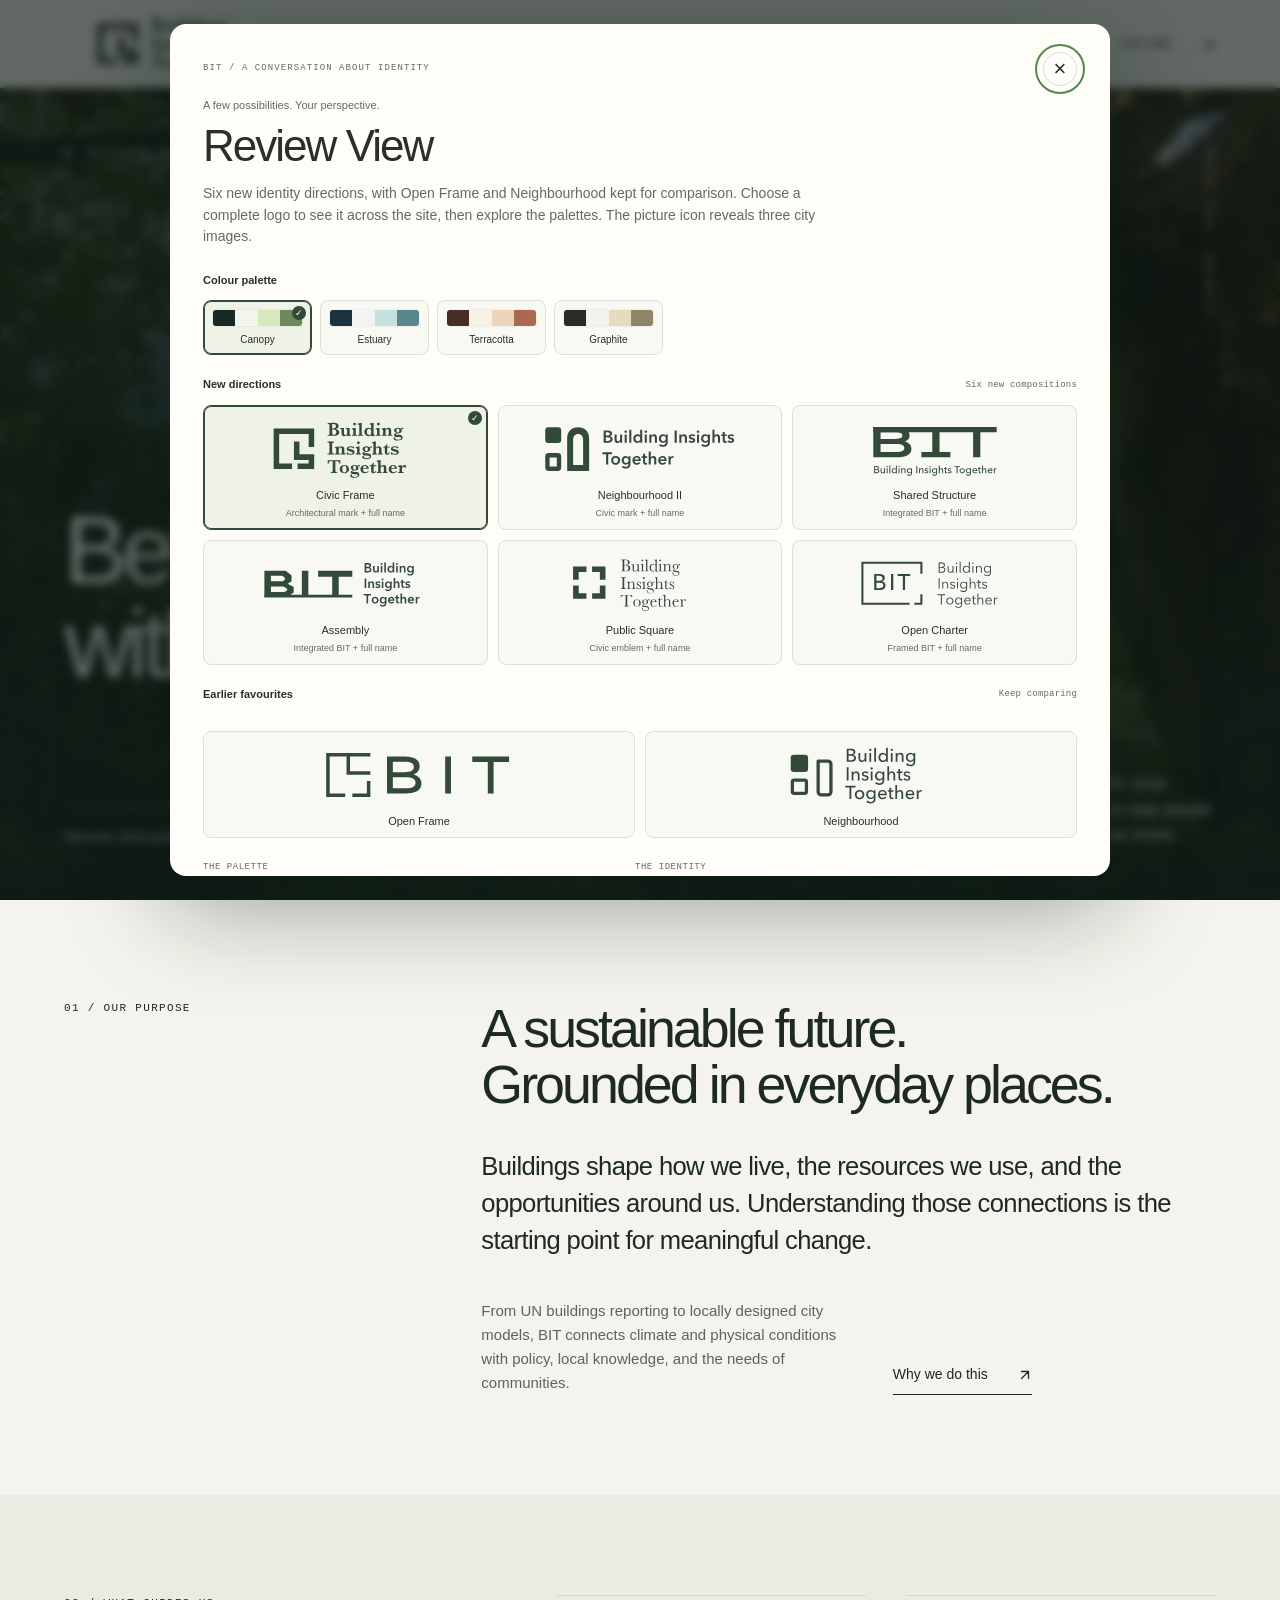
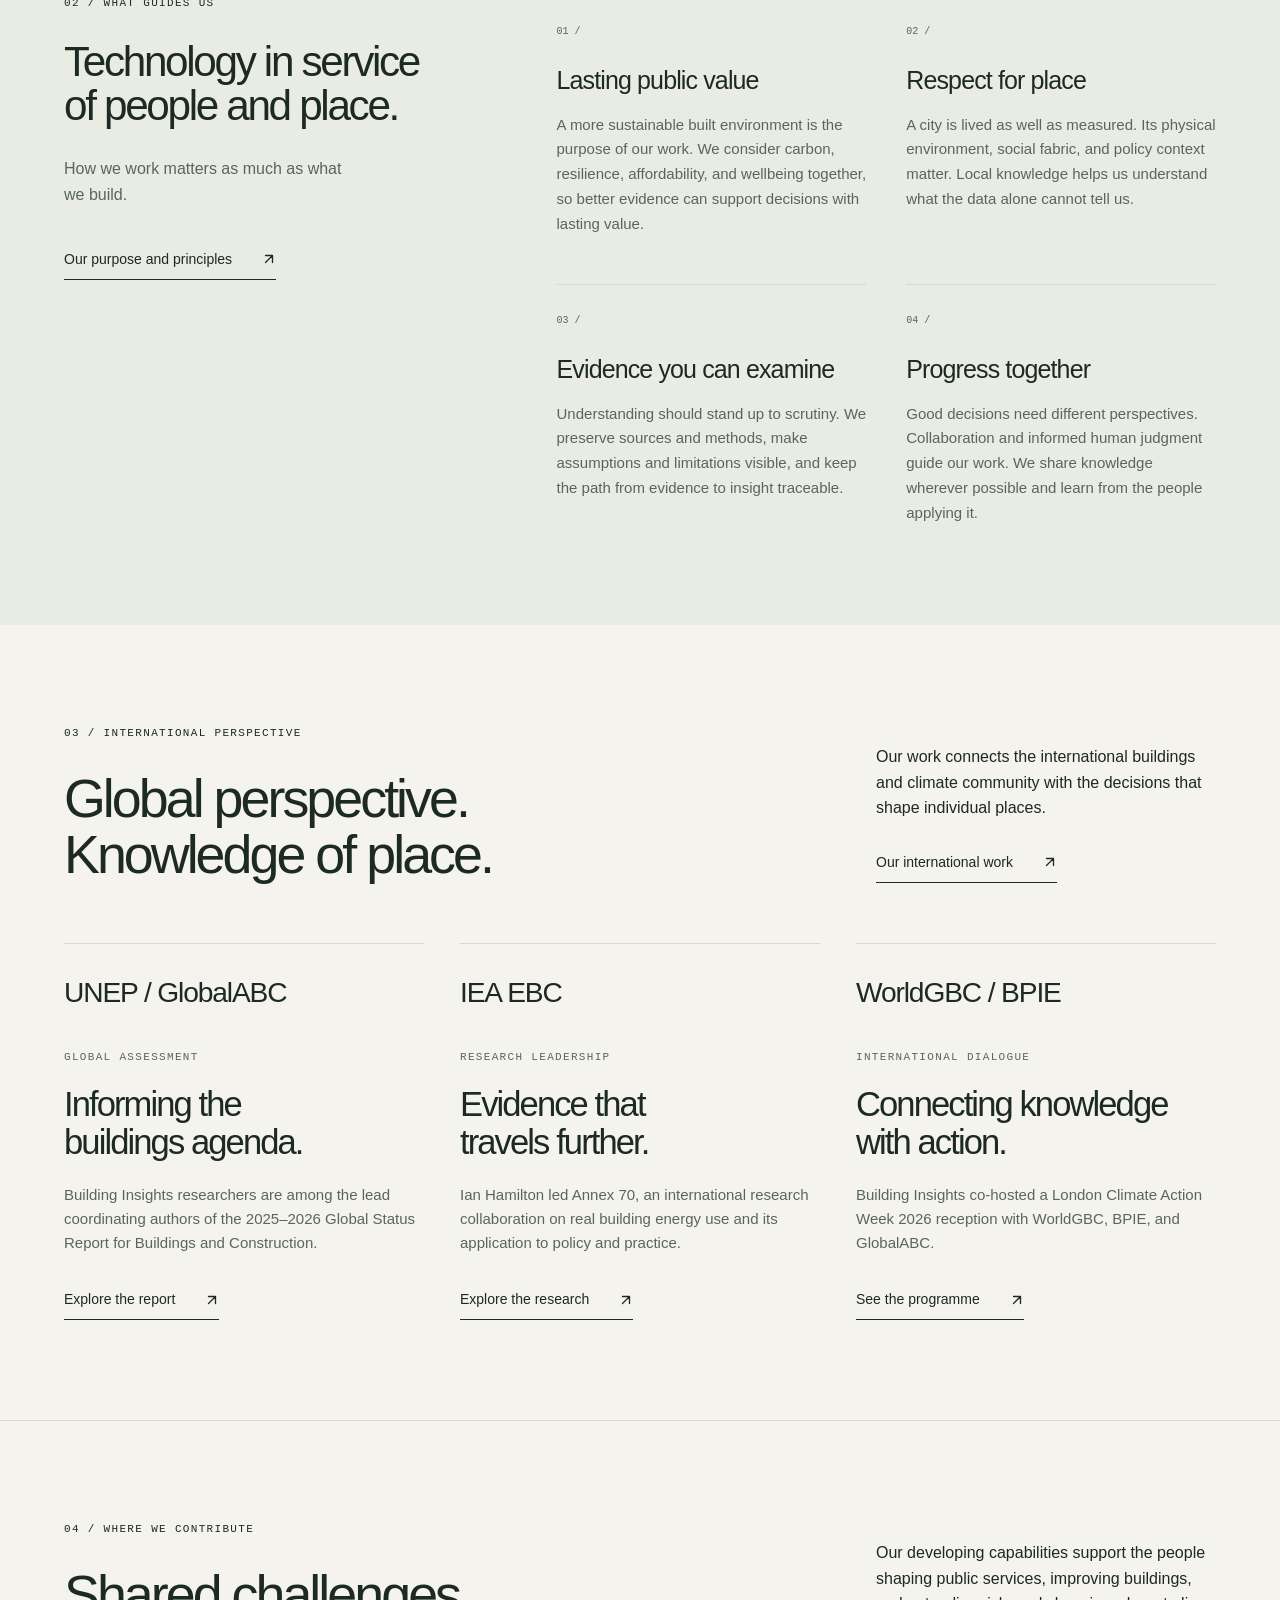
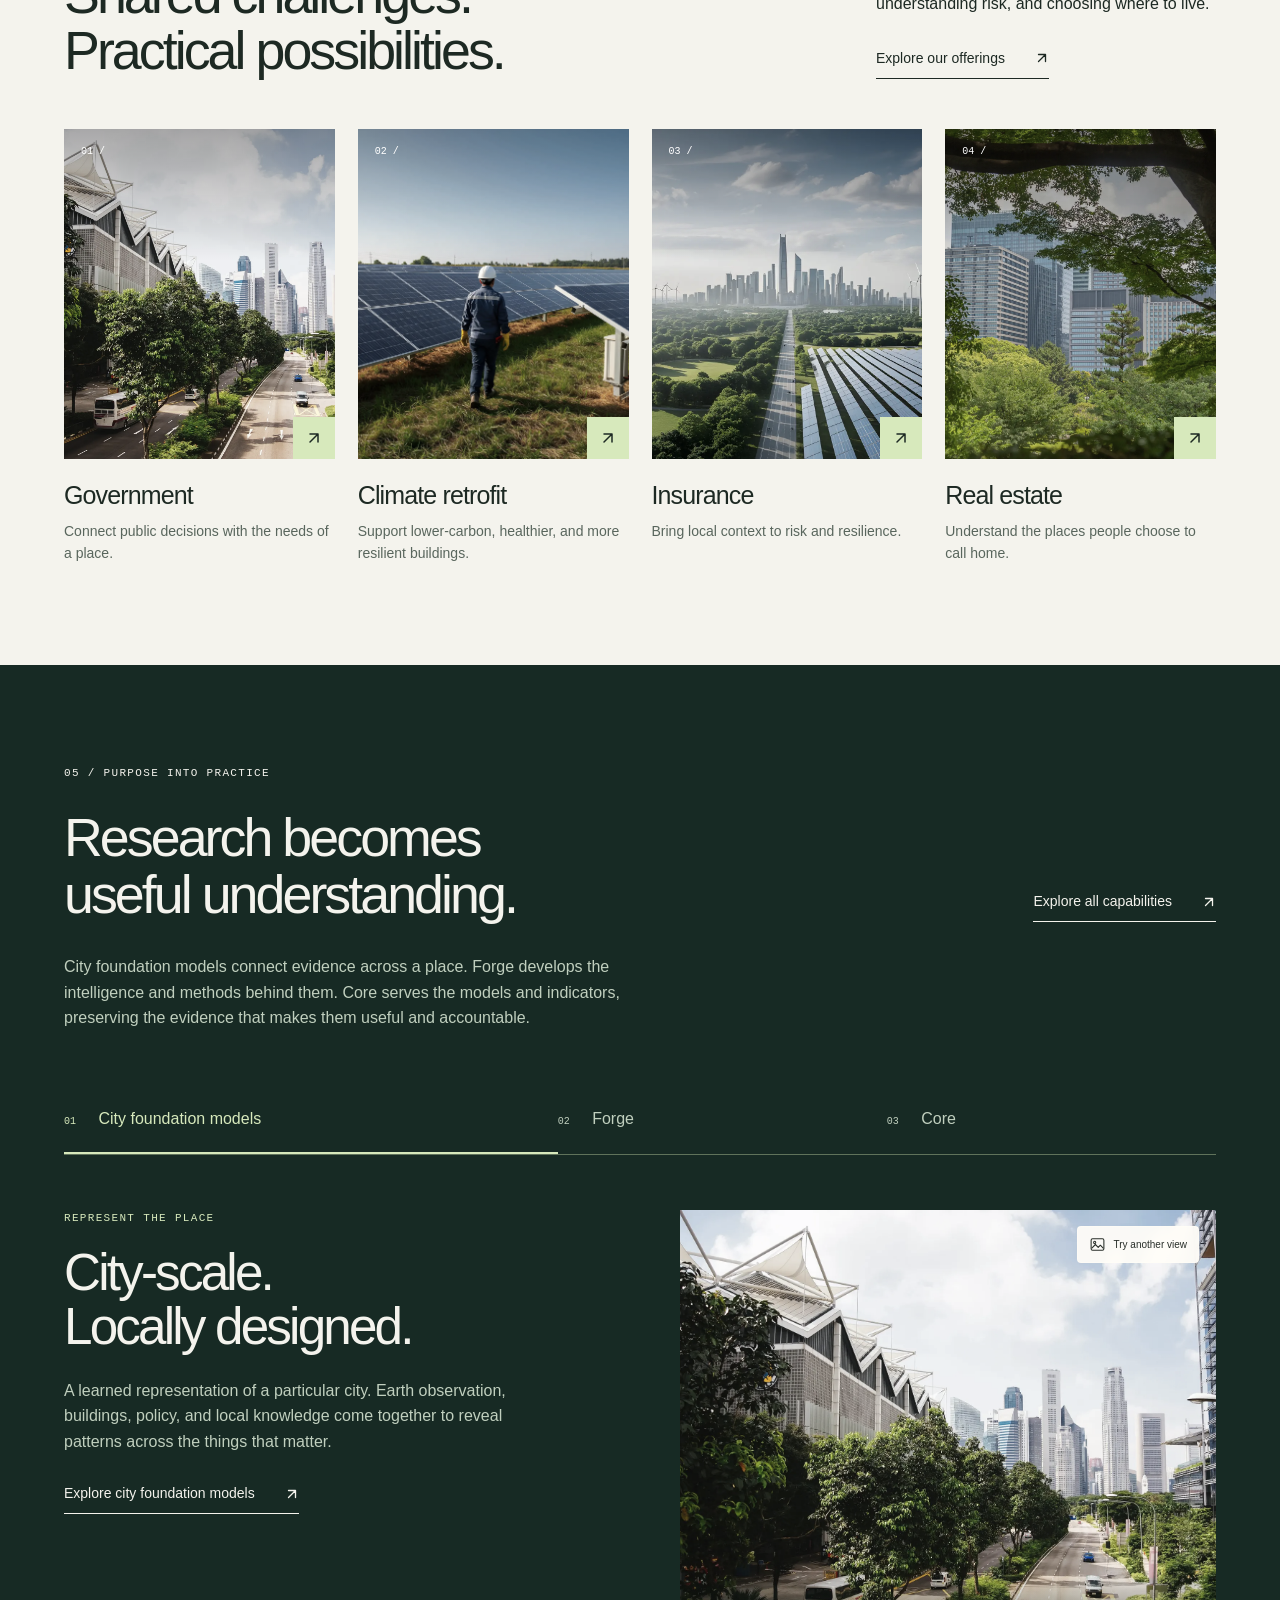
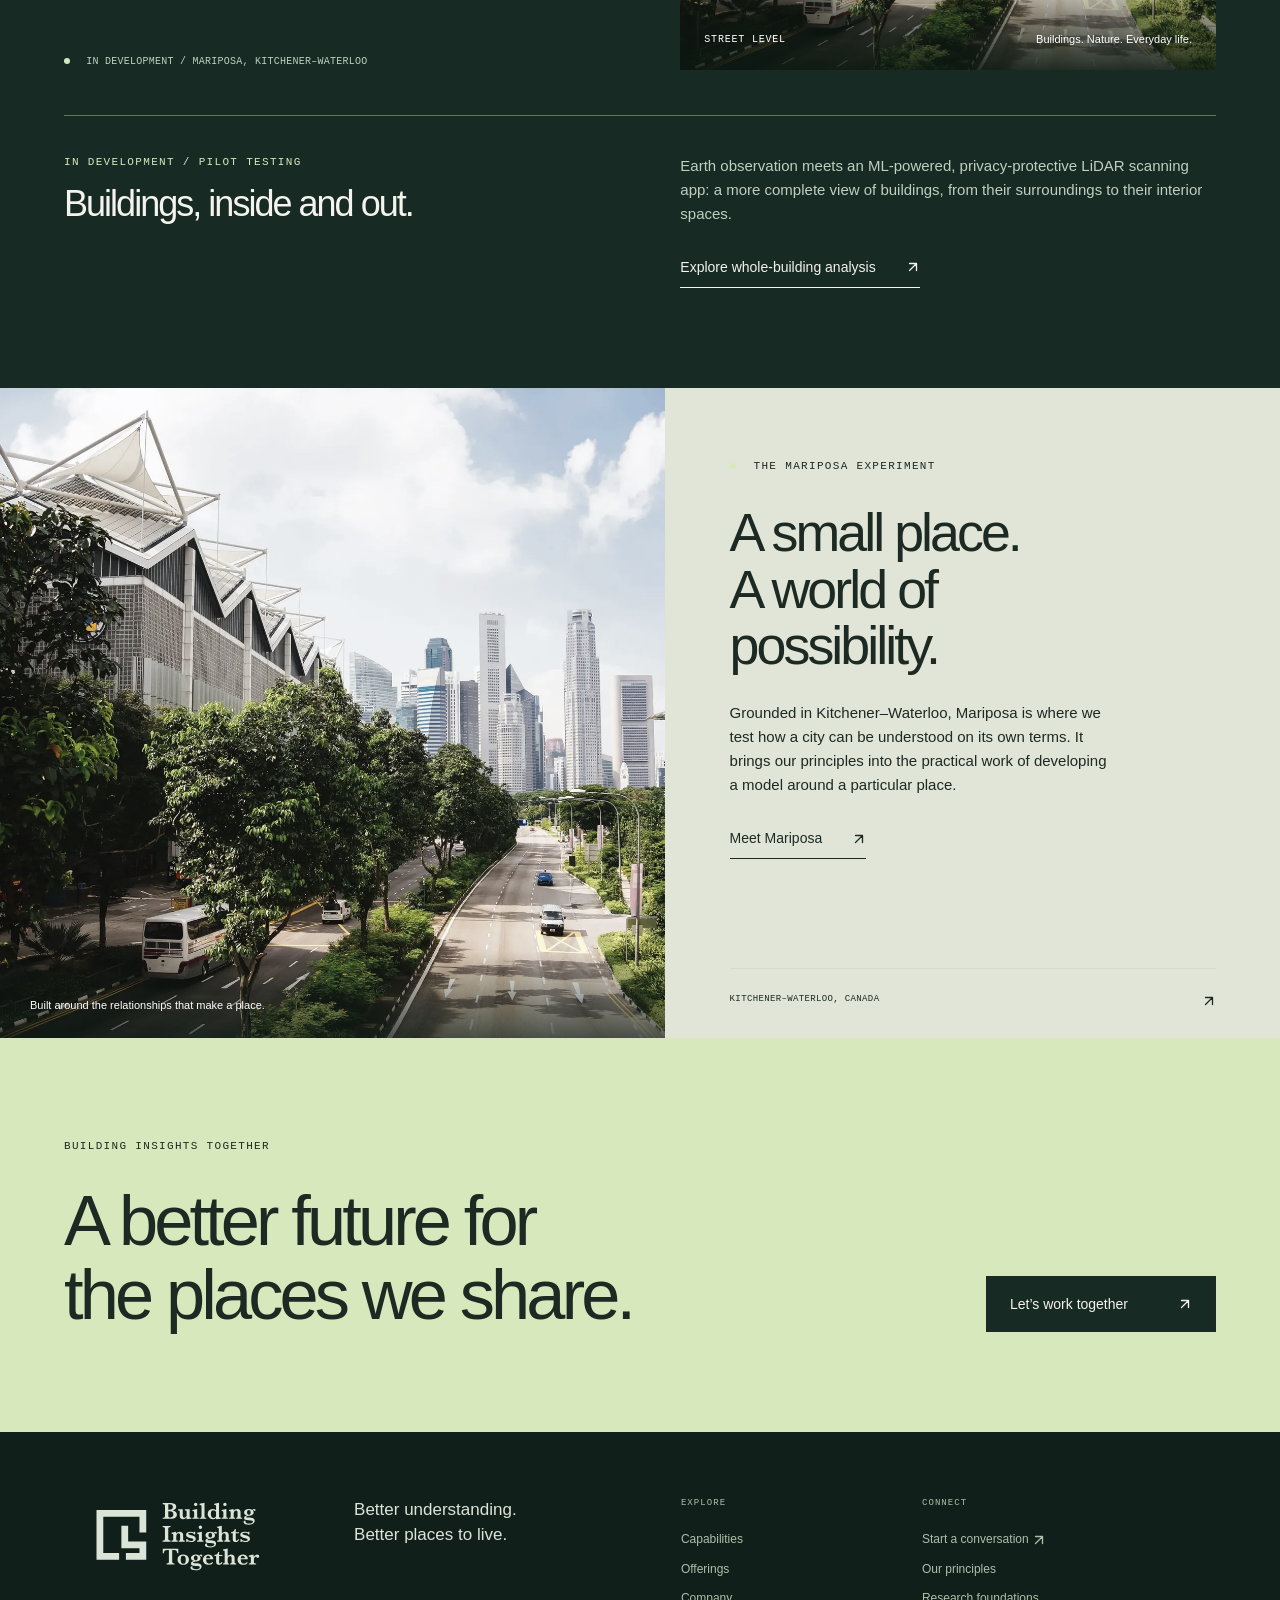
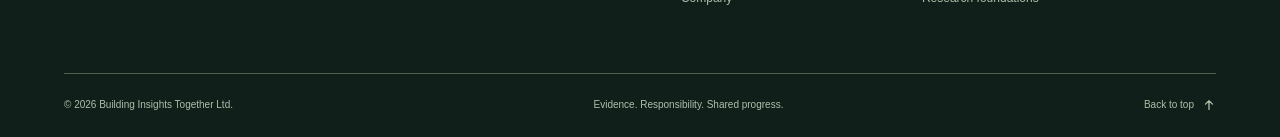
==== index.html @ 8b904128 "Add institutional logo directions and retain review favourites" ====
<!doctype html>
<html lang="en" data-palette="canopy" data-logo="civic-frame" data-city-visual="street">
<head>
<meta charset="utf-8">
<meta name="viewport" content="width=device-width, initial-scale=1">
<script src="/assets/js/review-init.js?v=institutional-1"></script><title>Building Insights Together — People, Place &amp; Purpose</title>
<meta name="description" content="Building Insights Together connects global climate research, UN buildings reporting, local knowledge, and responsible technology for a sustainable built environment.">
<meta name="theme-color" content="#172a24">
<link rel="icon" href="/assets/brand/institutional/civic-frame-mark.svg" type="image/svg+xml">
<link rel="canonical" href="https://beta.building-insights.org/">
<meta property="og:title" content="Building Insights Together — People, Place &amp; Purpose">
<meta property="og:description" content="Building Insights Together connects global climate research, UN buildings reporting, local knowledge, and responsible technology for a sustainable built environment.">
<meta property="og:type" content="website">
<meta property="og:url" content="https://beta.building-insights.org/">
<meta property="og:image" content="https://beta.building-insights.org/assets/images/og-default.png">
<link rel="stylesheet" href="/assets/css/site.css?v=compact-arrows-1">
<script src="/assets/js/site.js?v=hero-themes-1" defer></script>
<link rel="stylesheet" href="/assets/css/brand-themes.css?v=institutional-1">
<link rel="stylesheet" href="/assets/css/review-view.css?v=institutional-1">
<script src="/assets/js/review-view.js?v=institutional-1" defer></script>
</head>
<body id="top">
<svg class="brand-library" xmlns="http://www.w3.org/2000/svg" aria-hidden="true"><defs><symbol id="identity-civic-frame" viewBox="0 0 208 80" fill="none"><g xmlns="http://www.w3.org/2000/svg" transform="translate(0 1.7) scale(1.19)"><path fill="currentColor" d="M10 10H54V30H48V16H16V48H30V54H10Z M32 24H38V38H54V54H36V48H48V44H32Z"/></g><path xmlns="http://www.w3.org/2000/svg" fill="currentColor" d="M96.527 18.63Q96.527 20.021 95.819 20.906Q95.111 21.792 94.025 22.249Q92.938 22.707 91.901 22.854Q90.863 23 89.899 23L81.598 23L81.598 21.877Q82.66 21.877 83.167 21.657Q83.673 21.438 83.826 21.035Q83.979 20.632 83.979 19.924L83.979 9.475Q83.979 8.376 83.527 7.949Q83.075 7.521 81.598 7.521L81.598 6.374Q83.368 6.337 84.967 6.301Q86.566 6.264 87.598 6.246Q88.629 6.228 89.044 6.228L89.496 6.228Q90.766 6.228 92.151 6.49Q93.537 6.752 94.678 7.68Q95.819 8.608 95.819 10.354Q95.819 11.66 94.892 12.6Q93.964 13.54 91.852 14.15Q93.292 14.406 94.361 15.01Q95.429 15.615 95.978 16.542Q96.527 17.47 96.527 18.63ZM92.328 10.451Q92.328 9.597 91.919 8.956Q91.51 8.315 90.711 7.955Q89.911 7.595 88.751 7.595L87.47 7.595L87.47 13.527L88.471 13.527Q90.436 13.527 91.382 12.697Q92.328 11.867 92.328 10.451ZM92.78 18.422Q92.78 16.738 91.907 15.804Q91.034 14.87 89.447 14.87L87.47 14.87L87.47 18.85L87.47 19.179Q87.47 20.083 87.58 20.589Q87.689 21.096 88.129 21.37Q88.568 21.645 89.521 21.645Q90.79 21.645 91.785 20.876Q92.78 20.107 92.78 18.422ZM111.75 22.927Q111.396 22.951 110.517 23.006Q109.638 23.061 108.545 23.165Q107.453 23.269 106.793 23.403L106.793 21.621Q105.219 23.427 103.021 23.427Q101.422 23.427 100.653 22.744Q99.884 22.06 99.701 21.236Q99.518 20.412 99.518 19.472L99.518 15.871Q99.518 15.151 99.433 14.815Q99.347 14.479 98.981 14.302Q98.615 14.125 97.772 14.125L97.772 13.002L102.667 13.002L102.667 19.729Q102.667 21.804 104.267 21.804Q105.182 21.804 105.817 21.151Q106.452 20.498 106.793 19.899L106.793 15.871Q106.793 15.114 106.702 14.785Q106.61 14.455 106.232 14.29Q105.854 14.125 104.975 14.125L104.975 13.002L109.943 13.002L109.943 20.351Q109.943 20.925 110.053 21.206Q110.163 21.486 110.553 21.639Q110.944 21.792 111.75 21.804ZM118.097 7.827Q118.097 8.559 117.578 9.078Q117.06 9.597 116.327 9.597Q115.607 9.597 115.076 9.066Q114.545 8.535 114.545 7.827Q114.545 7.094 115.07 6.569Q115.595 6.044 116.327 6.044Q117.072 6.044 117.584 6.557Q118.097 7.07 118.097 7.827ZM119.477 23L112.848 23L112.848 21.877L113.202 21.877Q113.91 21.877 114.234 21.682Q114.557 21.486 114.63 21.132Q114.704 20.778 114.704 20.095L114.704 16.469Q114.704 15.712 114.612 15.395Q114.521 15.078 114.136 14.931Q113.751 14.785 112.848 14.772L112.848 13.649L117.853 12.6L117.853 20.095Q117.853 21.12 118.109 21.499Q118.366 21.877 119.477 21.877ZM127.423 23L120.404 23L120.404 21.877L120.929 21.877Q121.637 21.877 121.961 21.682Q122.284 21.486 122.357 21.132Q122.431 20.778 122.431 20.095L122.431 9.694Q122.431 8.815 122.022 8.571Q121.613 8.327 120.404 8.327L120.404 7.204L125.58 6.154L125.58 20.095Q125.58 20.778 125.647 21.126Q125.714 21.474 126.038 21.676Q126.361 21.877 127.069 21.877L127.423 21.877ZM142.67 22.854Q140.082 22.963 137.946 23.403Q137.775 23.037 137.726 22.121Q136.164 23.403 134.296 23.403Q132.855 23.403 131.629 22.658Q130.402 21.914 129.676 20.626Q128.949 19.338 128.949 17.824Q128.949 16.884 129.267 15.957Q129.584 15.029 130.261 14.254Q130.939 13.479 131.94 13.039Q132.941 12.6 134.223 12.6Q135.163 12.6 135.834 12.832Q136.505 13.063 136.908 13.363Q137.311 13.662 137.726 14.077L137.726 10.073Q137.726 9.255 137.592 8.901Q137.458 8.547 137.085 8.449Q136.713 8.352 135.871 8.327L135.871 7.204L140.875 6.154L140.875 19.826Q140.875 20.705 140.955 21.047Q141.034 21.389 141.4 21.541Q141.767 21.694 142.67 21.73ZM137.726 20.546L137.726 15.603Q137.213 14.98 136.505 14.467Q135.797 13.955 134.821 13.955Q134.223 13.955 133.698 14.284Q133.173 14.614 132.855 15.126Q132.318 15.969 132.318 17.971Q132.318 19.997 133.081 21.022Q133.844 22.048 134.979 22.048Q135.797 22.048 136.505 21.645Q137.213 21.242 137.726 20.546ZM148.847 7.827Q148.847 8.559 148.328 9.078Q147.809 9.597 147.077 9.597Q146.356 9.597 145.825 9.066Q145.294 8.535 145.294 7.827Q145.294 7.094 145.819 6.569Q146.344 6.044 147.077 6.044Q147.821 6.044 148.334 6.557Q148.847 7.07 148.847 7.827ZM150.226 23L143.598 23L143.598 21.877L143.952 21.877Q144.66 21.877 144.983 21.682Q145.307 21.486 145.38 21.132Q145.453 20.778 145.453 20.095L145.453 16.469Q145.453 15.712 145.362 15.395Q145.27 15.078 144.885 14.931Q144.501 14.785 143.598 14.772L143.598 13.649L148.603 12.6L148.603 20.095Q148.603 21.12 148.859 21.499Q149.115 21.877 150.226 21.877ZM165.229 23L158.905 23L158.905 21.877Q159.625 21.877 159.937 21.688Q160.248 21.499 160.321 21.132Q160.395 20.766 160.395 19.924L160.395 16.469Q160.395 15.432 160.089 14.827Q159.784 14.223 158.844 14.223Q157.562 14.223 156.934 15.206Q156.305 16.188 156.305 17.47L156.305 20.205Q156.305 21.169 156.586 21.523Q156.867 21.877 157.794 21.877L157.794 23L151.349 23L151.349 21.877Q152.143 21.877 152.521 21.737Q152.899 21.596 153.021 21.236Q153.144 20.876 153.144 20.095L153.144 16.152Q153.144 15.297 152.814 15.035Q152.484 14.772 151.349 14.772L151.349 13.649L156.098 12.6Q156.208 13.308 156.208 13.918Q156.208 14.077 156.201 14.193Q156.195 14.309 156.195 14.455Q156.964 13.637 157.794 13.118Q158.625 12.6 159.87 12.6Q160.919 12.6 161.756 12.978Q162.592 13.356 163.068 14.125Q163.544 14.895 163.544 15.981L163.544 20.095Q163.544 21.12 163.819 21.499Q164.093 21.877 165.229 21.877ZM179.206 13.674Q179.206 14.113 178.968 14.382Q178.729 14.65 178.424 14.65Q178.046 14.65 177.655 14.321Q177.594 14.284 177.454 14.168Q177.313 14.052 177.21 13.991Q177.106 13.93 177.008 13.93Q176.654 13.93 176.41 14.174Q176.825 14.699 177.051 15.169Q177.277 15.639 177.277 16.372Q177.277 17.36 176.831 18.013Q176.386 18.667 175.659 19.021Q174.933 19.375 174.182 19.533Q173.432 19.692 172.26 19.851Q169.379 20.205 169.379 21.022Q169.379 21.376 169.812 21.511Q170.246 21.645 171.1 21.645L172.956 21.645Q173.847 21.645 174.665 21.737Q175.482 21.828 176.331 22.158Q177.179 22.487 177.777 23.22Q178.375 23.952 178.375 25.148Q178.375 26.04 177.832 26.943Q177.289 27.846 175.897 28.475Q174.506 29.104 172.15 29.104Q170.307 29.104 168.494 28.615Q166.681 28.127 166.681 26.43Q166.681 25.844 167.029 25.362Q167.377 24.88 168.085 24.88Q168.659 24.88 169 25.1Q168.732 25.527 168.732 26.003Q168.732 26.796 169.666 27.388Q170.6 27.98 172.479 27.98Q174.372 27.98 175.464 27.437Q176.557 26.894 176.557 26.003Q176.557 25.368 176.087 25.051Q175.617 24.733 174.744 24.642Q173.871 24.55 172.028 24.526Q169.794 24.501 168.512 24.038Q167.23 23.574 167.23 22.072Q167.23 20.803 168.183 20.229Q169.135 19.655 170.526 19.35Q167.255 18.728 167.255 16.274Q167.255 15.48 167.688 14.638Q168.122 13.796 169.239 13.198Q170.355 12.6 172.235 12.6Q174.64 12.6 175.934 13.723Q176.703 12.624 177.899 12.624Q178.522 12.624 178.864 12.935Q179.206 13.247 179.206 13.674ZM174.201 16.225Q174.201 15.188 173.737 14.418Q173.273 13.649 172.284 13.649Q171.21 13.649 170.771 14.364Q170.331 15.078 170.331 16.079Q170.331 17.08 170.74 17.916Q171.149 18.752 172.284 18.752Q173.139 18.752 173.67 18.099Q174.201 17.446 174.201 16.225Z"/>
<path xmlns="http://www.w3.org/2000/svg" fill="currentColor" d="M89.875 47L81.476 47L81.476 45.877Q82.526 45.877 83.063 45.676Q83.6 45.474 83.765 45.071Q83.93 44.668 83.93 43.924L83.93 33.523Q83.93 32.449 83.484 32.01Q83.039 31.57 81.476 31.57L81.476 30.447L89.875 30.447L89.875 31.57Q88.825 31.57 88.288 31.778Q87.75 31.985 87.586 32.382Q87.421 32.779 87.421 33.523L87.421 43.924Q87.421 44.632 87.58 45.035Q87.738 45.438 88.257 45.657Q88.776 45.877 89.875 45.877ZM104.779 47L98.456 47L98.456 45.877Q99.176 45.877 99.488 45.688Q99.799 45.499 99.872 45.132Q99.945 44.766 99.945 43.924L99.945 40.469Q99.945 39.432 99.64 38.827Q99.335 38.223 98.395 38.223Q97.113 38.223 96.485 39.206Q95.856 40.188 95.856 41.47L95.856 44.205Q95.856 45.169 96.137 45.523Q96.417 45.877 97.345 45.877L97.345 47L90.9 47L90.9 45.877Q91.693 45.877 92.072 45.737Q92.45 45.596 92.572 45.236Q92.694 44.876 92.694 44.095L92.694 40.152Q92.694 39.297 92.365 39.035Q92.035 38.772 90.9 38.772L90.9 37.649L95.648 36.6Q95.758 37.308 95.758 37.918Q95.758 38.077 95.752 38.193Q95.746 38.309 95.746 38.455Q96.515 37.637 97.345 37.118Q98.175 36.6 99.42 36.6Q100.47 36.6 101.306 36.978Q102.143 37.356 102.619 38.125Q103.095 38.895 103.095 39.981L103.095 44.095Q103.095 45.12 103.369 45.499Q103.644 45.877 104.779 45.877ZM116.4 44.095Q116.4 45.145 115.772 45.889Q115.143 46.634 114.051 47.018Q112.958 47.403 111.53 47.403Q110.565 47.403 109.589 47.214Q108.612 47.024 107.88 46.646L107.404 47.33L106.452 47.33L106.33 44.156L107.355 44.156Q107.624 44.974 108.588 45.627Q109.552 46.28 111.383 46.28Q111.847 46.28 112.384 46.213Q112.921 46.146 113.416 45.84Q113.91 45.535 113.91 44.9Q113.91 44.351 113.404 44.101Q112.897 43.851 111.505 43.497Q109.821 43.069 108.747 42.685Q107.672 42.3 106.928 41.58Q106.183 40.86 106.183 39.725Q106.183 38.284 107.508 37.442Q108.832 36.6 110.98 36.6Q112.323 36.6 113.129 36.819Q113.935 37.039 114.484 37.295L114.777 36.673L115.753 36.673L115.753 39.505L114.752 39.505Q114.618 39.004 114.142 38.589Q113.666 38.174 112.879 37.948Q112.091 37.723 111.054 37.723Q110.199 37.723 109.351 37.906Q108.502 38.089 108.502 38.772Q108.502 39.053 108.667 39.236Q108.832 39.419 109.235 39.578Q109.638 39.737 110.651 39.993Q111.664 40.25 111.859 40.298Q113.849 40.799 115.125 41.531Q116.4 42.264 116.4 44.095ZM123.053 31.827Q123.053 32.559 122.534 33.078Q122.016 33.597 121.283 33.597Q120.563 33.597 120.032 33.066Q119.501 32.535 119.501 31.827Q119.501 31.094 120.026 30.569Q120.551 30.044 121.283 30.044Q122.028 30.044 122.541 30.557Q123.053 31.07 123.053 31.827ZM124.433 47L117.804 47L117.804 45.877L118.158 45.877Q118.866 45.877 119.19 45.682Q119.513 45.486 119.586 45.132Q119.66 44.778 119.66 44.095L119.66 40.469Q119.66 39.712 119.568 39.395Q119.477 39.078 119.092 38.931Q118.708 38.785 117.804 38.772L117.804 37.649L122.809 36.6L122.809 44.095Q122.809 45.12 123.065 45.499Q123.322 45.877 124.433 45.877ZM138.556 37.674Q138.556 38.113 138.318 38.382Q138.08 38.65 137.775 38.65Q137.396 38.65 137.006 38.321Q136.945 38.284 136.804 38.168Q136.664 38.052 136.56 37.991Q136.457 37.93 136.359 37.93Q136.005 37.93 135.761 38.174Q136.176 38.699 136.402 39.169Q136.627 39.639 136.627 40.372Q136.627 41.36 136.182 42.013Q135.736 42.667 135.01 43.021Q134.284 43.375 133.533 43.533Q132.782 43.692 131.61 43.851Q128.729 44.205 128.729 45.022Q128.729 45.376 129.163 45.511Q129.596 45.645 130.451 45.645L132.306 45.645Q133.197 45.645 134.015 45.737Q134.833 45.828 135.681 46.158Q136.53 46.487 137.128 47.22Q137.726 47.952 137.726 49.148Q137.726 50.04 137.183 50.943Q136.64 51.846 135.248 52.475Q133.856 53.104 131.5 53.104Q129.657 53.104 127.844 52.615Q126.032 52.127 126.032 50.43Q126.032 49.844 126.38 49.362Q126.728 48.88 127.436 48.88Q128.009 48.88 128.351 49.1Q128.083 49.527 128.083 50.003Q128.083 50.796 129.016 51.388Q129.95 51.98 131.83 51.98Q133.722 51.98 134.815 51.437Q135.907 50.894 135.907 50.003Q135.907 49.368 135.437 49.051Q134.967 48.733 134.094 48.642Q133.222 48.55 131.378 48.526Q129.145 48.501 127.863 48.038Q126.581 47.574 126.581 46.072Q126.581 44.803 127.533 44.229Q128.485 43.655 129.877 43.35Q126.605 42.728 126.605 40.274Q126.605 39.48 127.039 38.638Q127.472 37.796 128.589 37.198Q129.706 36.6 131.586 36.6Q133.991 36.6 135.285 37.723Q136.054 36.624 137.25 36.624Q137.873 36.624 138.214 36.935Q138.556 37.247 138.556 37.674ZM133.551 40.225Q133.551 39.188 133.087 38.418Q132.624 37.649 131.635 37.649Q130.561 37.649 130.121 38.364Q129.682 39.078 129.682 40.079Q129.682 41.08 130.091 41.916Q130.5 42.752 131.635 42.752Q132.489 42.752 133.02 42.099Q133.551 41.446 133.551 40.225ZM152.729 47L146.454 47L146.454 45.877Q147.296 45.877 147.614 45.578Q147.931 45.279 147.931 44.705L147.931 40.604Q147.931 39.993 147.852 39.505Q147.772 39.017 147.431 38.62Q147.089 38.223 146.381 38.223Q145.807 38.223 145.215 38.534Q144.623 38.846 144.306 39.346Q143.964 39.908 143.872 40.427Q143.781 40.945 143.781 41.678L143.781 43.777Q143.781 44.632 143.848 45.029Q143.915 45.425 144.226 45.651Q144.538 45.877 145.258 45.877L145.258 47L138.861 47L138.861 45.877Q139.679 45.877 140.064 45.706Q140.448 45.535 140.54 45.199Q140.631 44.864 140.631 44.095L140.631 33.853Q140.631 32.938 140.338 32.626Q140.045 32.315 138.861 32.303L138.861 31.204L143.781 30.154L143.781 38.394Q144.501 37.637 145.276 37.118Q146.051 36.6 147.431 36.6Q148.065 36.6 148.7 36.783Q149.335 36.966 149.842 37.32Q150.348 37.674 150.58 38.125Q151.081 39.017 151.081 40.445L151.081 44.095Q151.081 45.12 151.343 45.499Q151.605 45.877 152.729 45.877ZM162.055 44.827Q161.396 46.207 160.517 46.805Q159.638 47.403 158.454 47.403Q157.013 47.403 156.33 46.817Q155.646 46.231 155.487 45.505Q155.329 44.778 155.329 43.875L155.329 38.125L153.485 38.125L153.485 37.002Q154.645 37.002 155.5 36.563Q156.354 36.124 156.848 35.379Q157.343 34.634 157.477 33.78L158.478 33.78L158.478 37.002L161.933 37.002L161.933 38.125L158.478 38.125L158.478 43.948Q158.478 45.01 158.618 45.48Q158.759 45.95 159.308 45.95Q159.894 45.95 160.272 45.492Q160.651 45.035 161.005 44.351ZM173.456 44.095Q173.456 45.145 172.827 45.889Q172.199 46.634 171.106 47.018Q170.014 47.403 168.585 47.403Q167.621 47.403 166.645 47.214Q165.668 47.024 164.936 46.646L164.459 47.33L163.507 47.33L163.385 44.156L164.411 44.156Q164.679 44.974 165.644 45.627Q166.608 46.28 168.439 46.28Q168.903 46.28 169.44 46.213Q169.977 46.146 170.471 45.84Q170.966 45.535 170.966 44.9Q170.966 44.351 170.459 44.101Q169.953 43.851 168.561 43.497Q166.876 43.069 165.802 42.685Q164.728 42.3 163.983 41.58Q163.239 40.86 163.239 39.725Q163.239 38.284 164.563 37.442Q165.888 36.6 168.036 36.6Q169.379 36.6 170.185 36.819Q170.99 37.039 171.54 37.295L171.833 36.673L172.809 36.673L172.809 39.505L171.808 39.505Q171.674 39.004 171.198 38.589Q170.722 38.174 169.934 37.948Q169.147 37.723 168.109 37.723Q167.255 37.723 166.406 37.906Q165.558 38.089 165.558 38.772Q165.558 39.053 165.723 39.236Q165.888 39.419 166.291 39.578Q166.693 39.737 167.707 39.993Q168.72 40.25 168.915 40.298Q170.905 40.799 172.18 41.531Q173.456 42.264 173.456 44.095Z"/>
<path xmlns="http://www.w3.org/2000/svg" fill="currentColor" d="M98.029 59.147L96.869 59.147Q96.71 57.609 96.192 56.876Q95.673 56.144 95.075 55.973Q94.477 55.802 93.695 55.802L91.596 55.802L91.596 67.924Q91.596 68.644 91.742 69.041Q91.889 69.438 92.426 69.657Q92.963 69.877 94 69.877L94 71L85.7 71L85.7 69.877Q87.226 69.877 87.665 69.438Q88.104 68.998 88.104 67.924L88.104 55.802L86.347 55.802Q85.309 55.802 84.625 55.967Q83.942 56.132 83.423 56.87Q82.904 57.609 82.831 59.147L81.671 59.147L81.671 54.447L98.029 54.447ZM109.223 65.971Q109.223 67.631 108.417 68.864Q107.611 70.097 106.238 70.75Q104.865 71.403 103.229 71.403Q101.691 71.403 100.318 70.805Q98.944 70.207 98.072 68.986Q97.199 67.765 97.199 65.995Q97.199 63.346 99.005 61.973Q100.812 60.6 103.302 60.6Q105.158 60.6 106.5 61.332Q107.843 62.064 108.533 63.297Q109.223 64.53 109.223 65.971ZM105.854 65.897Q105.854 63.822 105.304 62.772Q104.755 61.723 103.168 61.723Q102.155 61.723 101.587 62.18Q101.02 62.638 100.794 63.596Q100.568 64.555 100.568 66.081Q100.568 67.96 101.068 69.12Q101.569 70.28 103.253 70.28Q104.364 70.28 104.944 69.639Q105.524 68.998 105.689 68.052Q105.854 67.106 105.854 65.897ZM123.322 61.674Q123.322 62.113 123.084 62.382Q122.846 62.65 122.541 62.65Q122.162 62.65 121.771 62.321Q121.71 62.284 121.57 62.168Q121.43 62.052 121.326 61.991Q121.222 61.93 121.125 61.93Q120.771 61.93 120.526 62.174Q120.941 62.699 121.167 63.169Q121.393 63.639 121.393 64.372Q121.393 65.36 120.948 66.013Q120.502 66.667 119.776 67.021Q119.049 67.375 118.299 67.533Q117.548 67.692 116.376 67.851Q113.495 68.205 113.495 69.022Q113.495 69.376 113.928 69.511Q114.362 69.645 115.216 69.645L117.072 69.645Q117.963 69.645 118.781 69.737Q119.599 69.828 120.447 70.158Q121.295 70.487 121.894 71.22Q122.492 71.952 122.492 73.148Q122.492 74.04 121.948 74.943Q121.405 75.846 120.014 76.475Q118.622 77.104 116.266 77.104Q114.423 77.104 112.61 76.615Q110.797 76.127 110.797 74.43Q110.797 73.844 111.145 73.362Q111.493 72.88 112.201 72.88Q112.775 72.88 113.117 73.1Q112.848 73.527 112.848 74.003Q112.848 74.796 113.782 75.388Q114.716 75.98 116.596 75.98Q118.488 75.98 119.58 75.437Q120.673 74.894 120.673 74.003Q120.673 73.368 120.203 73.051Q119.733 72.733 118.86 72.642Q117.987 72.55 116.144 72.526Q113.91 72.501 112.628 72.038Q111.347 71.574 111.347 70.072Q111.347 68.803 112.299 68.229Q113.251 67.655 114.643 67.35Q111.371 66.728 111.371 64.274Q111.371 63.48 111.804 62.638Q112.238 61.796 113.355 61.198Q114.472 60.6 116.352 60.6Q118.756 60.6 120.05 61.723Q120.819 60.624 122.016 60.624Q122.638 60.624 122.98 60.935Q123.322 61.247 123.322 61.674ZM118.317 64.225Q118.317 63.188 117.853 62.418Q117.389 61.649 116.4 61.649Q115.326 61.649 114.887 62.364Q114.447 63.078 114.447 64.079Q114.447 65.08 114.856 65.916Q115.265 66.752 116.4 66.752Q117.255 66.752 117.786 66.099Q118.317 65.446 118.317 64.225ZM134.772 65.629L127.265 65.629Q127.277 65.861 127.332 66.618Q127.387 67.375 127.674 68.168Q127.96 68.961 128.662 69.505Q129.364 70.048 130.548 70.048Q131.195 70.048 132.111 69.718Q133.026 69.389 133.698 68.449L134.65 69.096Q133.209 71.403 130.072 71.403Q128.668 71.403 127.515 71Q126.361 70.597 125.556 69.877Q124.75 69.157 124.323 68.18Q123.896 67.204 123.896 66.081Q123.896 64.604 124.61 63.346Q125.324 62.089 126.654 61.344Q127.985 60.6 129.694 60.6Q131.366 60.6 132.52 61.32Q133.673 62.04 134.223 63.188Q134.772 64.335 134.772 65.629ZM131.745 64.506Q131.745 61.723 129.547 61.723Q128.485 61.723 127.918 62.492Q127.35 63.261 127.289 64.506ZM144.538 68.827Q143.878 70.207 143 70.805Q142.121 71.403 140.937 71.403Q139.496 71.403 138.812 70.817Q138.129 70.231 137.97 69.505Q137.812 68.778 137.812 67.875L137.812 62.125L135.968 62.125L135.968 61.002Q137.128 61.002 137.982 60.563Q138.837 60.124 139.331 59.379Q139.826 58.634 139.96 57.78L140.961 57.78L140.961 61.002L144.416 61.002L144.416 62.125L140.961 62.125L140.961 67.948Q140.961 69.01 141.101 69.48Q141.242 69.95 141.791 69.95Q142.377 69.95 142.755 69.492Q143.134 69.035 143.488 68.351ZM158.917 71L152.643 71L152.643 69.877Q153.485 69.877 153.803 69.578Q154.12 69.279 154.12 68.705L154.12 64.604Q154.12 63.993 154.041 63.505Q153.961 63.017 153.62 62.62Q153.278 62.223 152.57 62.223Q151.996 62.223 151.404 62.534Q150.812 62.846 150.495 63.346Q150.153 63.908 150.061 64.427Q149.97 64.945 149.97 65.678L149.97 67.777Q149.97 68.632 150.037 69.029Q150.104 69.425 150.415 69.651Q150.727 69.877 151.447 69.877L151.447 71L145.05 71L145.05 69.877Q145.868 69.877 146.253 69.706Q146.637 69.535 146.729 69.199Q146.82 68.864 146.82 68.095L146.82 57.853Q146.82 56.938 146.527 56.626Q146.234 56.315 145.05 56.303L145.05 55.204L149.97 54.154L149.97 62.394Q150.69 61.637 151.465 61.118Q152.24 60.6 153.62 60.6Q154.254 60.6 154.889 60.783Q155.524 60.966 156.031 61.32Q156.537 61.674 156.769 62.125Q157.27 63.017 157.27 64.445L157.27 68.095Q157.27 69.12 157.532 69.499Q157.794 69.877 158.917 69.877ZM171.222 65.629L163.715 65.629Q163.727 65.861 163.782 66.618Q163.837 67.375 164.124 68.168Q164.411 68.961 165.113 69.505Q165.814 70.048 166.999 70.048Q167.646 70.048 168.561 69.718Q169.477 69.389 170.148 68.449L171.1 69.096Q169.66 71.403 166.522 71.403Q165.119 71.403 163.965 71Q162.812 70.597 162.006 69.877Q161.2 69.157 160.773 68.18Q160.346 67.204 160.346 66.081Q160.346 64.604 161.06 63.346Q161.774 62.089 163.104 61.344Q164.435 60.6 166.144 60.6Q167.816 60.6 168.97 61.32Q170.124 62.04 170.673 63.188Q171.222 64.335 171.222 65.629ZM168.195 64.506Q168.195 61.723 165.998 61.723Q164.936 61.723 164.368 62.492Q163.8 63.261 163.739 64.506ZM183.112 62.528Q183.112 63.236 182.678 63.645Q182.245 64.054 181.659 64.054Q180.963 64.054 180.438 63.371Q180.194 63.065 180.036 62.931Q179.877 62.797 179.584 62.797Q178.632 62.797 178.101 63.828Q177.57 64.86 177.57 65.971L177.57 68.095Q177.57 69.12 177.832 69.499Q178.095 69.877 179.218 69.877L179.865 69.877L179.865 71L172.284 71L172.284 69.877L172.919 69.877Q173.944 69.877 174.176 69.486Q174.408 69.096 174.408 68.095L174.408 64.53Q174.408 63.712 174.243 63.358Q174.079 63.004 173.651 62.888Q173.224 62.772 172.284 62.772L172.284 61.649L177.045 60.6Q177.228 61.222 177.387 63.249Q177.729 62.528 178.284 61.93Q178.839 61.332 179.529 60.966Q180.219 60.6 180.939 60.6Q181.94 60.6 182.526 61.161Q183.112 61.723 183.112 62.528Z"/>

</symbol><symbol id="identity-neighbourhood-ii" viewBox="0 0 250 74" fill="none"><g xmlns="http://www.w3.org/2000/svg" transform="translate(0 -1) scale(1.19)"><rect x="10" y="10" width="16" height="16" rx="3" fill="currentColor"/><path fill="currentColor" fill-rule="evenodd" d="M13.5 36H22.5Q26 36 26 39.5V50.5Q26 54 22.5 54H13.5Q10 54 10 50.5V39.5Q10 36 13.5 36ZM14.4 40.4V49.6H21.6V40.4H14.4ZM43 10C49.6 10 54 14.4 54 21V54H32V21C32 14.4 36.4 10 43 10ZM43 17C39.8 17 38 19.2 38 23V48H48V23C48 19.2 46.2 17 43 17Z"/></g><path xmlns="http://www.w3.org/2000/svg" fill="currentColor" d="M81.599 14.986L87.257 14.986Q88.077 14.986 88.876 15.181Q89.676 15.375 90.301 15.816Q90.927 16.257 91.316 16.954Q91.706 17.651 91.706 18.635Q91.706 19.865 91.008 20.665Q90.311 21.464 89.184 21.812L89.184 21.854Q90.558 22.038 91.439 22.919Q92.32 23.801 92.32 25.277Q92.32 26.466 91.849 27.276Q91.377 28.085 90.609 28.578Q89.84 29.07 88.846 29.285Q87.852 29.5 86.826 29.5L81.599 29.5ZM84.182 20.89L86.478 20.89Q87.769 20.89 88.446 20.377Q89.123 19.865 89.123 18.922Q89.123 17.938 88.425 17.528Q87.728 17.118 86.252 17.118L84.182 17.118ZM84.182 27.327L86.499 27.327Q86.99 27.327 87.564 27.255Q88.138 27.183 88.62 26.958Q89.102 26.733 89.42 26.302Q89.737 25.872 89.737 25.154Q89.737 24.006 88.959 23.555Q88.18 23.104 86.601 23.104L84.182 23.104ZM103.718 29.5L101.381 29.5L101.381 27.922L101.34 27.922Q101.012 28.66 100.203 29.223Q99.393 29.787 98.286 29.787Q97.322 29.787 96.636 29.449Q95.949 29.11 95.508 28.557Q95.067 28.003 94.862 27.286Q94.657 26.569 94.657 25.81L94.657 19.66L97.117 19.66L97.117 25.113Q97.117 25.544 97.179 26.015Q97.24 26.486 97.445 26.866Q97.65 27.245 98.009 27.491Q98.368 27.737 98.962 27.737Q99.536 27.737 99.977 27.501Q100.418 27.265 100.695 26.896Q100.971 26.527 101.115 26.046Q101.258 25.564 101.258 25.072L101.258 19.66L103.718 19.66ZM106.712 19.66L109.172 19.66L109.172 29.5L106.712 29.5ZM106.363 16.319Q106.363 15.724 106.804 15.283Q107.245 14.842 107.921 14.842Q108.598 14.842 109.059 15.263Q109.52 15.683 109.52 16.319Q109.52 16.954 109.059 17.374Q108.598 17.794 107.921 17.794Q107.245 17.794 106.804 17.354Q106.363 16.913 106.363 16.319ZM112.206 14.002L114.666 14.002L114.666 29.5L112.206 29.5ZM127.663 29.5L125.326 29.5L125.326 28.024L125.285 28.024Q124.772 28.885 123.86 29.336Q122.948 29.787 121.902 29.787Q120.775 29.787 119.883 29.367Q118.991 28.947 118.366 28.239Q117.741 27.532 117.402 26.579Q117.064 25.625 117.064 24.539Q117.064 23.453 117.413 22.509Q117.761 21.566 118.397 20.87Q119.032 20.172 119.913 19.773Q120.795 19.373 121.841 19.373Q122.517 19.373 123.05 19.527Q123.583 19.681 123.983 19.906Q124.383 20.131 124.669 20.398Q124.957 20.665 125.141 20.91L125.203 20.91L125.203 14.002L127.663 14.002ZM119.565 24.539Q119.565 25.113 119.739 25.687Q119.913 26.261 120.262 26.712Q120.611 27.163 121.144 27.45Q121.677 27.737 122.394 27.737Q123.071 27.737 123.604 27.46Q124.137 27.183 124.516 26.733Q124.895 26.282 125.09 25.718Q125.285 25.154 125.285 24.58Q125.285 24.006 125.09 23.432Q124.895 22.858 124.516 22.407Q124.137 21.956 123.604 21.669Q123.071 21.382 122.394 21.382Q121.677 21.382 121.144 21.659Q120.611 21.935 120.262 22.386Q119.913 22.837 119.739 23.401Q119.565 23.965 119.565 24.539ZM130.697 19.66L133.157 19.66L133.157 29.5L130.697 29.5ZM130.348 16.319Q130.348 15.724 130.789 15.283Q131.23 14.842 131.906 14.842Q132.583 14.842 133.044 15.263Q133.505 15.683 133.505 16.319Q133.505 16.954 133.044 17.374Q132.583 17.794 131.906 17.794Q131.23 17.794 130.789 17.354Q130.348 16.913 130.348 16.319ZM136.149 19.66L138.486 19.66L138.486 21.239L138.528 21.239Q138.855 20.5 139.665 19.937Q140.475 19.373 141.582 19.373Q142.546 19.373 143.232 19.711Q143.919 20.05 144.36 20.603Q144.8 21.157 145.005 21.874Q145.21 22.591 145.21 23.35L145.21 29.5L142.75 29.5L142.75 24.047Q142.75 23.616 142.689 23.145Q142.627 22.674 142.422 22.294Q142.218 21.915 141.859 21.669Q141.5 21.423 140.905 21.423Q140.311 21.423 139.88 21.659Q139.45 21.895 139.173 22.264Q138.897 22.633 138.753 23.114Q138.609 23.596 138.609 24.088L138.609 29.5L136.149 29.5ZM158.084 19.66L158.084 28.619Q158.084 29.951 157.757 31.027Q157.429 32.103 156.742 32.852Q156.055 33.6 155.01 34.01Q153.964 34.42 152.529 34.42Q151.935 34.42 151.268 34.318Q150.602 34.215 149.956 34.01Q149.31 33.805 148.716 33.498Q148.121 33.19 147.65 32.8L149.065 30.894Q149.782 31.57 150.684 31.929Q151.586 32.288 152.508 32.288Q153.39 32.288 153.995 32.032Q154.6 31.776 154.958 31.325Q155.317 30.873 155.471 30.259Q155.625 29.643 155.625 28.905L155.625 28.188L155.584 28.188Q155.05 28.905 154.22 29.285Q153.39 29.664 152.365 29.664Q151.258 29.664 150.356 29.254Q149.454 28.844 148.829 28.147Q148.203 27.45 147.855 26.517Q147.506 25.584 147.506 24.539Q147.506 23.473 147.845 22.53Q148.183 21.587 148.808 20.89Q149.434 20.193 150.325 19.783Q151.217 19.373 152.324 19.373Q153.37 19.373 154.272 19.803Q155.173 20.234 155.707 21.136L155.748 21.136L155.748 19.66ZM152.837 21.382Q152.16 21.382 151.637 21.628Q151.114 21.874 150.756 22.294Q150.397 22.715 150.202 23.288Q150.007 23.863 150.007 24.518Q150.007 25.113 150.202 25.666Q150.397 26.22 150.756 26.661Q151.114 27.102 151.637 27.368Q152.16 27.634 152.816 27.634Q153.493 27.634 154.036 27.378Q154.579 27.122 154.958 26.692Q155.338 26.261 155.542 25.697Q155.748 25.133 155.748 24.518Q155.748 23.883 155.542 23.309Q155.338 22.735 154.958 22.305Q154.579 21.874 154.046 21.628Q153.513 21.382 152.837 21.382ZM166.284 14.986L168.867 14.986L168.867 29.5L166.284 29.5ZM171.942 19.66L174.279 19.66L174.279 21.239L174.321 21.239Q174.648 20.5 175.458 19.937Q176.268 19.373 177.375 19.373Q178.339 19.373 179.025 19.711Q179.712 20.05 180.153 20.603Q180.594 21.157 180.798 21.874Q181.004 22.591 181.004 23.35L181.004 29.5L178.543 29.5L178.543 24.047Q178.543 23.616 178.482 23.145Q178.421 22.674 178.215 22.294Q178.011 21.915 177.652 21.669Q177.293 21.423 176.698 21.423Q176.104 21.423 175.673 21.659Q175.243 21.895 174.966 22.264Q174.69 22.633 174.546 23.114Q174.403 23.596 174.403 24.088L174.403 29.5L171.942 29.5ZM189.265 22.284Q188.937 21.854 188.363 21.536Q187.789 21.218 187.113 21.218Q186.518 21.218 186.026 21.464Q185.534 21.71 185.534 22.284Q185.534 22.858 186.077 23.094Q186.621 23.329 187.666 23.575Q188.22 23.698 188.783 23.904Q189.347 24.108 189.808 24.447Q190.269 24.785 190.556 25.287Q190.844 25.79 190.844 26.507Q190.844 27.409 190.505 28.034Q190.167 28.66 189.603 29.049Q189.04 29.439 188.291 29.613Q187.543 29.787 186.744 29.787Q185.596 29.787 184.509 29.367Q183.423 28.947 182.705 28.168L184.325 26.651Q184.734 27.183 185.391 27.532Q186.047 27.881 186.846 27.881Q187.113 27.881 187.389 27.819Q187.666 27.758 187.902 27.624Q188.138 27.491 188.281 27.265Q188.424 27.04 188.424 26.712Q188.424 26.097 187.861 25.831Q187.297 25.564 186.169 25.297Q185.616 25.175 185.093 24.98Q184.571 24.785 184.161 24.467Q183.751 24.149 183.505 23.678Q183.258 23.206 183.258 22.509Q183.258 21.689 183.597 21.095Q183.935 20.5 184.489 20.121Q185.042 19.742 185.739 19.557Q186.436 19.373 187.174 19.373Q188.24 19.373 189.255 19.742Q190.269 20.111 190.864 20.87ZM193.017 19.66L195.477 19.66L195.477 29.5L193.017 29.5ZM192.668 16.319Q192.668 15.724 193.109 15.283Q193.55 14.842 194.226 14.842Q194.903 14.842 195.364 15.263Q195.825 15.683 195.825 16.319Q195.825 16.954 195.364 17.374Q194.903 17.794 194.226 17.794Q193.55 17.794 193.109 17.354Q192.668 16.913 192.668 16.319ZM208.474 19.66L208.474 28.619Q208.474 29.951 208.146 31.027Q207.818 32.103 207.131 32.852Q206.444 33.6 205.399 34.01Q204.353 34.42 202.918 34.42Q202.324 34.42 201.657 34.318Q200.991 34.215 200.345 34.01Q199.7 33.805 199.105 33.498Q198.511 33.19 198.039 32.8L199.454 30.894Q200.171 31.57 201.073 31.929Q201.975 32.288 202.898 32.288Q203.779 32.288 204.384 32.032Q204.989 31.776 205.347 31.325Q205.706 30.873 205.86 30.259Q206.014 29.643 206.014 28.905L206.014 28.188L205.973 28.188Q205.44 28.905 204.609 29.285Q203.779 29.664 202.754 29.664Q201.647 29.664 200.745 29.254Q199.843 28.844 199.218 28.147Q198.593 27.45 198.244 26.517Q197.895 25.584 197.895 24.539Q197.895 23.473 198.234 22.53Q198.572 21.587 199.197 20.89Q199.823 20.193 200.714 19.783Q201.606 19.373 202.713 19.373Q203.759 19.373 204.661 19.803Q205.562 20.234 206.096 21.136L206.137 21.136L206.137 19.66ZM203.226 21.382Q202.549 21.382 202.026 21.628Q201.504 21.874 201.145 22.294Q200.786 22.715 200.591 23.288Q200.397 23.863 200.397 24.518Q200.397 25.113 200.591 25.666Q200.786 26.22 201.145 26.661Q201.504 27.102 202.026 27.368Q202.549 27.634 203.205 27.634Q203.882 27.634 204.425 27.378Q204.968 27.122 205.347 26.692Q205.727 26.261 205.931 25.697Q206.137 25.133 206.137 24.518Q206.137 23.883 205.931 23.309Q205.727 22.735 205.347 22.305Q204.968 21.874 204.435 21.628Q203.902 21.382 203.226 21.382ZM216.899 19.373Q217.863 19.373 218.549 19.711Q219.236 20.05 219.677 20.603Q220.118 21.157 220.322 21.874Q220.528 22.591 220.528 23.35L220.528 29.5L218.067 29.5L218.067 24.088Q218.067 23.657 218.006 23.196Q217.945 22.735 217.75 22.356Q217.555 21.977 217.196 21.73Q216.838 21.484 216.243 21.484Q215.649 21.484 215.218 21.71Q214.787 21.935 214.5 22.315Q214.214 22.694 214.07 23.166Q213.927 23.637 213.927 24.129L213.927 29.5L211.466 29.5L211.466 14.002L213.927 14.002L213.927 21.034L213.968 21.034Q214.111 20.726 214.388 20.429Q214.665 20.131 215.034 19.896Q215.403 19.66 215.874 19.517Q216.345 19.373 216.899 19.373ZM221.983 21.628L221.983 19.66L223.705 19.66L223.705 16.81L226.124 16.81L226.124 19.66L228.584 19.66L228.584 21.628L226.124 21.628L226.124 26.2Q226.124 26.855 226.36 27.286Q226.596 27.716 227.416 27.716Q227.662 27.716 227.948 27.665Q228.236 27.614 228.461 27.511L228.543 29.439Q228.215 29.561 227.764 29.633Q227.313 29.705 226.903 29.705Q225.919 29.705 225.304 29.428Q224.689 29.151 224.33 28.67Q223.972 28.188 223.838 27.563Q223.705 26.938 223.705 26.22L223.705 21.628ZM235.759 22.284Q235.431 21.854 234.857 21.536Q234.283 21.218 233.607 21.218Q233.012 21.218 232.52 21.464Q232.028 21.71 232.028 22.284Q232.028 22.858 232.571 23.094Q233.115 23.329 234.16 23.575Q234.714 23.698 235.277 23.904Q235.841 24.108 236.302 24.447Q236.764 24.785 237.05 25.287Q237.338 25.79 237.338 26.507Q237.338 27.409 236.999 28.034Q236.661 28.66 236.097 29.049Q235.534 29.439 234.785 29.613Q234.037 29.787 233.238 29.787Q232.09 29.787 231.003 29.367Q229.917 28.947 229.199 28.168L230.819 26.651Q231.228 27.183 231.885 27.532Q232.541 27.881 233.34 27.881Q233.607 27.881 233.883 27.819Q234.16 27.758 234.396 27.624Q234.632 27.491 234.775 27.265Q234.918 27.04 234.918 26.712Q234.918 26.097 234.355 25.831Q233.791 25.564 232.663 25.297Q232.11 25.175 231.587 24.98Q231.065 24.785 230.655 24.467Q230.245 24.149 229.999 23.678Q229.752 23.206 229.752 22.509Q229.752 21.689 230.091 21.095Q230.429 20.5 230.983 20.121Q231.536 19.742 232.233 19.557Q232.93 19.373 233.668 19.373Q234.734 19.373 235.749 19.742Q236.764 20.111 237.358 20.87Z"/>
<path xmlns="http://www.w3.org/2000/svg" fill="currentColor" d="M84.531 43.241L80.082 43.241L80.082 40.986L91.562 40.986L91.562 43.241L87.114 43.241L87.114 55.5L84.531 55.5ZM90.578 50.539Q90.578 49.37 90.998 48.417Q91.419 47.464 92.136 46.788Q92.853 46.111 93.838 45.742Q94.822 45.373 95.928 45.373Q97.035 45.373 98.02 45.742Q99.004 46.111 99.721 46.788Q100.439 47.464 100.859 48.417Q101.279 49.37 101.279 50.539Q101.279 51.708 100.859 52.671Q100.439 53.635 99.721 54.321Q99.004 55.008 98.02 55.398Q97.035 55.787 95.928 55.787Q94.822 55.787 93.838 55.398Q92.853 55.008 92.136 54.321Q91.419 53.635 90.998 52.671Q90.578 51.708 90.578 50.539ZM93.079 50.539Q93.079 51.113 93.253 51.687Q93.428 52.261 93.776 52.712Q94.124 53.163 94.657 53.45Q95.191 53.737 95.928 53.737Q96.666 53.737 97.2 53.45Q97.733 53.163 98.081 52.712Q98.43 52.261 98.604 51.687Q98.778 51.113 98.778 50.539Q98.778 49.965 98.604 49.401Q98.43 48.837 98.081 48.386Q97.733 47.935 97.2 47.659Q96.666 47.382 95.928 47.382Q95.191 47.382 94.657 47.659Q94.124 47.935 93.776 48.386Q93.428 48.837 93.253 49.401Q93.079 49.965 93.079 50.539ZM113.661 45.66L113.661 54.618Q113.661 55.951 113.333 57.027Q113.005 58.103 112.318 58.852Q111.632 59.6 110.586 60.01Q109.54 60.42 108.105 60.42Q107.511 60.42 106.845 60.318Q106.178 60.215 105.533 60.01Q104.887 59.805 104.293 59.498Q103.698 59.19 103.227 58.8L104.641 56.894Q105.358 57.571 106.26 57.929Q107.162 58.288 108.085 58.288Q108.966 58.288 109.571 58.032Q110.176 57.776 110.535 57.325Q110.894 56.873 111.047 56.258Q111.201 55.644 111.201 54.906L111.201 54.188L111.16 54.188Q110.627 54.906 109.797 55.285Q108.966 55.664 107.941 55.664Q106.834 55.664 105.933 55.254Q105.031 54.844 104.405 54.147Q103.78 53.45 103.431 52.517Q103.083 51.584 103.083 50.539Q103.083 49.473 103.421 48.53Q103.76 47.587 104.385 46.89Q105.01 46.193 105.902 45.783Q106.793 45.373 107.9 45.373Q108.946 45.373 109.848 45.803Q110.75 46.234 111.283 47.136L111.324 47.136L111.324 45.66ZM108.413 47.382Q107.736 47.382 107.214 47.628Q106.691 47.874 106.332 48.294Q105.974 48.715 105.779 49.288Q105.584 49.862 105.584 50.519Q105.584 51.113 105.779 51.666Q105.974 52.22 106.332 52.661Q106.691 53.102 107.214 53.368Q107.736 53.635 108.392 53.635Q109.069 53.635 109.612 53.378Q110.156 53.122 110.535 52.691Q110.914 52.261 111.119 51.697Q111.324 51.133 111.324 50.519Q111.324 49.883 111.119 49.309Q110.914 48.735 110.535 48.304Q110.156 47.874 109.623 47.628Q109.09 47.382 108.413 47.382ZM123.542 49.596Q123.542 49.124 123.409 48.694Q123.275 48.264 122.989 47.935Q122.701 47.608 122.261 47.413Q121.82 47.218 121.225 47.218Q120.118 47.218 119.35 47.884Q118.581 48.55 118.499 49.596ZM126.002 50.703Q126.002 50.867 126.002 51.031Q126.002 51.195 125.981 51.359L118.499 51.359Q118.54 51.892 118.776 52.333Q119.011 52.773 119.401 53.091Q119.79 53.409 120.282 53.593Q120.775 53.778 121.308 53.778Q122.23 53.778 122.865 53.44Q123.501 53.102 123.911 52.507L125.551 53.819Q124.096 55.787 121.328 55.787Q120.18 55.787 119.216 55.428Q118.253 55.069 117.546 54.413Q116.838 53.758 116.439 52.804Q116.039 51.851 116.039 50.642Q116.039 49.453 116.439 48.479Q116.838 47.505 117.535 46.818Q118.233 46.132 119.186 45.752Q120.139 45.373 121.246 45.373Q122.271 45.373 123.142 45.711Q124.013 46.05 124.649 46.716Q125.285 47.382 125.643 48.376Q126.002 49.37 126.002 50.703ZM126.965 47.628L126.965 45.66L128.688 45.66L128.688 42.81L131.106 42.81L131.106 45.66L133.566 45.66L133.566 47.628L131.106 47.628L131.106 52.2Q131.106 52.855 131.342 53.286Q131.578 53.716 132.398 53.716Q132.644 53.716 132.931 53.665Q133.218 53.614 133.444 53.511L133.525 55.438Q133.197 55.562 132.746 55.633Q132.296 55.705 131.886 55.705Q130.901 55.705 130.286 55.428Q129.672 55.151 129.313 54.67Q128.954 54.188 128.821 53.563Q128.688 52.938 128.688 52.22L128.688 47.628ZM140.823 45.373Q141.787 45.373 142.474 45.711Q143.16 46.05 143.601 46.603Q144.042 47.157 144.247 47.874Q144.452 48.591 144.452 49.35L144.452 55.5L141.992 55.5L141.992 50.088Q141.992 49.657 141.93 49.196Q141.869 48.735 141.674 48.356Q141.48 47.977 141.121 47.73Q140.762 47.484 140.167 47.484Q139.573 47.484 139.142 47.71Q138.712 47.935 138.425 48.315Q138.138 48.694 137.994 49.166Q137.851 49.637 137.851 50.129L137.851 55.5L135.391 55.5L135.391 40.002L137.851 40.002L137.851 47.034L137.892 47.034Q138.035 46.726 138.312 46.429Q138.589 46.132 138.958 45.896Q139.327 45.66 139.798 45.517Q140.27 45.373 140.823 45.373ZM154.251 49.596Q154.251 49.124 154.118 48.694Q153.984 48.264 153.697 47.935Q153.411 47.608 152.97 47.413Q152.529 47.218 151.935 47.218Q150.828 47.218 150.059 47.884Q149.29 48.55 149.208 49.596ZM156.711 50.703Q156.711 50.867 156.711 51.031Q156.711 51.195 156.691 51.359L149.208 51.359Q149.249 51.892 149.485 52.333Q149.721 52.773 150.11 53.091Q150.5 53.409 150.992 53.593Q151.483 53.778 152.017 53.778Q152.939 53.778 153.575 53.44Q154.21 53.102 154.62 52.507L156.26 53.819Q154.805 55.787 152.037 55.787Q150.889 55.787 149.925 55.428Q148.962 55.069 148.255 54.413Q147.548 53.758 147.148 52.804Q146.748 51.851 146.748 50.642Q146.748 49.453 147.148 48.479Q147.548 47.505 148.245 46.818Q148.941 46.132 149.895 45.752Q150.848 45.373 151.955 45.373Q152.98 45.373 153.851 45.711Q154.722 46.05 155.358 46.716Q155.994 47.382 156.352 48.376Q156.711 49.37 156.711 50.703ZM159.089 45.66L161.446 45.66L161.446 47.3L161.488 47.3Q161.898 46.439 162.636 45.906Q163.374 45.373 164.357 45.373Q164.501 45.373 164.665 45.383Q164.829 45.394 164.952 45.434L164.952 47.69Q164.706 47.628 164.532 47.608Q164.357 47.587 164.194 47.587Q163.353 47.587 162.84 47.895Q162.328 48.202 162.041 48.633Q161.754 49.063 161.651 49.514Q161.549 49.965 161.549 50.231L161.549 55.5L159.089 55.5Z"/>

</symbol><symbol id="identity-shared-structure" viewBox="0 0 210 82" fill="none"><g xmlns="http://www.w3.org/2000/svg" transform="translate(6.6 0) scale(1.2 1)"><path fill="currentColor" fill-rule="evenodd" d="M14 12H39C49 12 54 16 54 23.4C54 27.1 52.2 29.6 48.7 31.2C53.6 32.8 56 36.3 56 41C56 48.3 50.1 52 39.5 52H14V12ZM22 19V27.7H37.9C43.4 27.7 46.1 26.3 46.1 23.3C46.1 20.4 43.4 19 37.9 19H22ZM22 34.4V45H39C45.3 45 48.2 43.3 48.2 39.7C48.2 36.1 45.3 34.4 39 34.4H22Z"/><path fill="currentColor" d="M14 12H150V19H14ZM79 19H87V45H99V52H67V45H79ZM124 19H132V52H124Z"/></g><path xmlns="http://www.w3.org/2000/svg" fill="currentColor" d="M24.515 63.371L27.834 63.371Q28.378 63.371 28.922 63.494Q29.466 63.616 29.894 63.902Q30.322 64.187 30.588 64.65Q30.853 65.112 30.853 65.806Q30.853 66.608 30.39 67.152Q29.928 67.696 29.166 67.9L29.166 67.927Q29.629 67.982 30.023 68.165Q30.418 68.349 30.703 68.648Q30.989 68.947 31.145 69.355Q31.302 69.763 31.302 70.266Q31.302 70.96 31.016 71.477Q30.73 71.994 30.241 72.327Q29.751 72.66 29.092 72.83Q28.432 73 27.684 73L24.515 73ZM25.862 67.438L27.616 67.438Q27.997 67.438 28.344 67.349Q28.69 67.261 28.949 67.077Q29.207 66.894 29.357 66.615Q29.506 66.336 29.506 65.942Q29.506 65.166 28.935 64.833Q28.364 64.5 27.398 64.5L25.862 64.5ZM25.862 71.858L27.548 71.858Q27.97 71.858 28.398 71.783Q28.826 71.708 29.173 71.518Q29.52 71.327 29.731 71.008Q29.942 70.688 29.942 70.198Q29.942 69.342 29.357 68.961Q28.772 68.58 27.67 68.58L25.862 68.58ZM37.721 73Q37.694 72.755 37.68 72.449Q37.666 72.143 37.666 71.939L37.639 71.939Q37.394 72.456 36.816 72.816Q36.238 73.177 35.531 73.177Q34.906 73.177 34.45 72.973Q33.994 72.769 33.702 72.408Q33.41 72.048 33.267 71.572Q33.124 71.096 33.124 70.552L33.124 66.554L34.402 66.554L34.402 70.117Q34.402 70.511 34.464 70.872Q34.525 71.232 34.688 71.504Q34.851 71.776 35.137 71.939Q35.422 72.102 35.871 72.102Q36.646 72.102 37.122 71.524Q37.598 70.946 37.598 69.981L37.598 66.554L38.877 66.554L38.877 71.613Q38.877 71.871 38.89 72.279Q38.904 72.687 38.931 73ZM42.386 73L41.107 73L41.107 66.554L42.386 66.554ZM42.603 64.228Q42.603 64.582 42.352 64.813Q42.1 65.044 41.746 65.044Q41.393 65.044 41.148 64.806Q40.903 64.568 40.903 64.228Q40.903 63.874 41.148 63.636Q41.393 63.398 41.746 63.398Q42.1 63.398 42.352 63.636Q42.603 63.874 42.603 64.228ZM45.922 73L44.643 73L44.643 62.718L45.922 62.718ZM53.293 71.98Q52.926 72.565 52.293 72.871Q51.661 73.177 50.967 73.177Q50.219 73.177 49.621 72.912Q49.022 72.646 48.601 72.184Q48.179 71.722 47.948 71.096Q47.717 70.47 47.717 69.763Q47.717 69.056 47.948 68.437Q48.179 67.818 48.608 67.356Q49.036 66.894 49.634 66.635Q50.233 66.377 50.954 66.377Q51.742 66.377 52.327 66.71Q52.912 67.043 53.252 67.519L53.279 67.519L53.279 62.718L54.558 62.718L54.558 73L53.32 73L53.32 71.98ZM49.05 69.763Q49.05 70.212 49.186 70.634Q49.322 71.055 49.594 71.382Q49.866 71.708 50.26 71.905Q50.654 72.102 51.185 72.102Q51.674 72.102 52.076 71.912Q52.477 71.722 52.762 71.402Q53.048 71.082 53.204 70.661Q53.361 70.239 53.361 69.777Q53.361 69.314 53.204 68.893Q53.048 68.471 52.762 68.145Q52.477 67.818 52.076 67.628Q51.674 67.438 51.185 67.438Q50.654 67.438 50.26 67.628Q49.866 67.818 49.594 68.145Q49.322 68.471 49.186 68.893Q49.05 69.314 49.05 69.763ZM58.08 73L56.802 73L56.802 66.554L58.08 66.554ZM58.298 64.228Q58.298 64.582 58.046 64.813Q57.794 65.044 57.441 65.044Q57.087 65.044 56.842 64.806Q56.598 64.568 56.598 64.228Q56.598 63.874 56.842 63.636Q57.087 63.398 57.441 63.398Q57.794 63.398 58.046 63.636Q58.298 63.874 58.298 64.228ZM61.466 66.554Q61.494 66.798 61.507 67.104Q61.521 67.41 61.521 67.614L61.562 67.614Q61.684 67.356 61.895 67.132Q62.106 66.907 62.378 66.737Q62.65 66.567 62.976 66.472Q63.302 66.377 63.656 66.377Q64.282 66.377 64.73 66.588Q65.179 66.798 65.478 67.152Q65.778 67.506 65.92 67.982Q66.063 68.458 66.063 69.002L66.063 73L64.785 73L64.785 69.423Q64.785 69.029 64.724 68.675Q64.662 68.322 64.499 68.05Q64.336 67.778 64.05 67.614Q63.765 67.451 63.316 67.451Q62.554 67.451 62.072 68.029Q61.589 68.607 61.589 69.573L61.589 73L60.31 73L60.31 67.941Q60.31 67.682 60.297 67.274Q60.283 66.866 60.256 66.554ZM68.729 74.102Q69.15 74.578 69.783 74.863Q70.415 75.149 71.082 75.149Q71.721 75.149 72.156 74.965Q72.591 74.782 72.856 74.462Q73.122 74.142 73.237 73.707Q73.353 73.272 73.353 72.769L73.353 71.939L73.326 71.939Q72.972 72.483 72.36 72.769Q71.748 73.054 71.054 73.054Q70.32 73.054 69.715 72.796Q69.11 72.538 68.688 72.089Q68.266 71.64 68.035 71.035Q67.804 70.43 67.804 69.736Q67.804 69.042 68.035 68.43Q68.266 67.818 68.688 67.363Q69.11 66.907 69.708 66.642Q70.306 66.377 71.041 66.377Q71.734 66.377 72.367 66.676Q72.999 66.975 73.366 67.587L73.394 67.587L73.394 66.554L74.631 66.554L74.631 72.674Q74.631 73.381 74.454 74.027Q74.278 74.673 73.856 75.169Q73.434 75.666 72.754 75.965Q72.074 76.264 71.068 76.264Q70.225 76.264 69.375 75.958Q68.525 75.652 67.913 75.094ZM69.123 69.709Q69.123 70.158 69.266 70.566Q69.409 70.974 69.688 71.286Q69.966 71.599 70.361 71.79Q70.755 71.98 71.258 71.98Q71.748 71.98 72.156 71.803Q72.564 71.626 72.85 71.32Q73.135 71.014 73.292 70.6Q73.448 70.185 73.448 69.709Q73.448 69.246 73.292 68.838Q73.135 68.43 72.843 68.118Q72.55 67.805 72.149 67.621Q71.748 67.438 71.258 67.438Q70.755 67.438 70.361 67.621Q69.966 67.805 69.688 68.111Q69.409 68.417 69.266 68.832Q69.123 69.246 69.123 69.709ZM81.635 73L80.289 73L80.289 63.371L81.635 63.371ZM85.062 66.554Q85.09 66.798 85.103 67.104Q85.117 67.41 85.117 67.614L85.158 67.614Q85.28 67.356 85.491 67.132Q85.702 66.907 85.974 66.737Q86.246 66.567 86.572 66.472Q86.898 66.377 87.252 66.377Q87.878 66.377 88.326 66.588Q88.775 66.798 89.074 67.152Q89.374 67.506 89.516 67.982Q89.659 68.458 89.659 69.002L89.659 73L88.381 73L88.381 69.423Q88.381 69.029 88.32 68.675Q88.258 68.322 88.095 68.05Q87.932 67.778 87.646 67.614Q87.361 67.451 86.912 67.451Q86.15 67.451 85.668 68.029Q85.185 68.607 85.185 69.573L85.185 73L83.906 73L83.906 67.941Q83.906 67.682 83.893 67.274Q83.879 66.866 83.852 66.554ZM95.303 68.186Q95.086 67.832 94.691 67.608Q94.297 67.383 93.807 67.383Q93.59 67.383 93.372 67.431Q93.154 67.478 92.984 67.58Q92.814 67.682 92.712 67.839Q92.61 67.995 92.61 68.226Q92.61 68.634 92.978 68.832Q93.345 69.029 94.079 69.192Q94.542 69.301 94.936 69.45Q95.33 69.6 95.623 69.824Q95.915 70.049 96.078 70.362Q96.242 70.674 96.242 71.096Q96.242 71.667 96.024 72.062Q95.806 72.456 95.446 72.708Q95.086 72.959 94.623 73.068Q94.161 73.177 93.671 73.177Q92.937 73.177 92.236 72.891Q91.536 72.606 91.074 72.021L91.985 71.246Q92.243 71.626 92.699 71.885Q93.154 72.143 93.698 72.143Q93.943 72.143 94.168 72.096Q94.392 72.048 94.576 71.939Q94.759 71.83 94.868 71.654Q94.977 71.477 94.977 71.205Q94.977 70.756 94.548 70.538Q94.12 70.321 93.29 70.13Q92.964 70.049 92.631 69.933Q92.298 69.818 92.026 69.614Q91.754 69.41 91.584 69.104Q91.414 68.798 91.414 68.349Q91.414 67.832 91.624 67.458Q91.835 67.084 92.175 66.846Q92.515 66.608 92.95 66.492Q93.386 66.377 93.848 66.377Q94.542 66.377 95.188 66.649Q95.834 66.921 96.187 67.438ZM99.152 73L97.874 73L97.874 66.554L99.152 66.554ZM99.37 64.228Q99.37 64.582 99.118 64.813Q98.866 65.044 98.513 65.044Q98.159 65.044 97.914 64.806Q97.67 64.568 97.67 64.228Q97.67 63.874 97.914 63.636Q98.159 63.398 98.513 63.398Q98.866 63.398 99.118 63.636Q99.37 63.874 99.37 64.228ZM101.886 74.102Q102.307 74.578 102.94 74.863Q103.572 75.149 104.238 75.149Q104.878 75.149 105.313 74.965Q105.748 74.782 106.013 74.462Q106.278 74.142 106.394 73.707Q106.51 73.272 106.51 72.769L106.51 71.939L106.482 71.939Q106.129 72.483 105.517 72.769Q104.905 73.054 104.211 73.054Q103.477 73.054 102.872 72.796Q102.266 72.538 101.845 72.089Q101.423 71.64 101.192 71.035Q100.961 70.43 100.961 69.736Q100.961 69.042 101.192 68.43Q101.423 67.818 101.845 67.363Q102.266 66.907 102.865 66.642Q103.463 66.377 104.198 66.377Q104.891 66.377 105.524 66.676Q106.156 66.975 106.523 67.587L106.55 67.587L106.55 66.554L107.788 66.554L107.788 72.674Q107.788 73.381 107.611 74.027Q107.434 74.673 107.013 75.169Q106.591 75.666 105.911 75.965Q105.231 76.264 104.225 76.264Q103.382 76.264 102.532 75.958Q101.682 75.652 101.07 75.094ZM102.28 69.709Q102.28 70.158 102.423 70.566Q102.566 70.974 102.844 71.286Q103.123 71.599 103.518 71.79Q103.912 71.98 104.415 71.98Q104.905 71.98 105.313 71.803Q105.721 71.626 106.006 71.32Q106.292 71.014 106.448 70.6Q106.605 70.185 106.605 69.709Q106.605 69.246 106.448 68.838Q106.292 68.43 106 68.118Q105.707 67.805 105.306 67.621Q104.905 67.438 104.415 67.438Q103.912 67.438 103.518 67.621Q103.123 67.805 102.844 68.111Q102.566 68.417 102.423 68.832Q102.28 69.246 102.28 69.709ZM111.31 67.533Q111.542 67.057 112.099 66.717Q112.657 66.377 113.35 66.377Q113.976 66.377 114.425 66.588Q114.874 66.798 115.173 67.152Q115.472 67.506 115.615 67.982Q115.758 68.458 115.758 69.002L115.758 73L114.479 73L114.479 69.437Q114.479 69.042 114.418 68.689Q114.357 68.335 114.194 68.063Q114.03 67.791 113.752 67.628Q113.473 67.465 113.024 67.465Q112.262 67.465 111.773 68.043Q111.283 68.621 111.283 69.586L111.283 73L110.005 73L110.005 62.718L111.283 62.718L111.283 67.533ZM121.075 67.601L119.362 67.601L119.362 70.96Q119.362 71.545 119.579 71.796Q119.797 72.048 120.273 72.048Q120.45 72.048 120.654 72.007Q120.858 71.966 121.021 71.885L121.062 72.932Q120.83 73.014 120.552 73.061Q120.273 73.109 119.974 73.109Q119.062 73.109 118.58 72.606Q118.097 72.102 118.097 71.096L118.097 67.601L116.859 67.601L116.859 66.554L118.097 66.554L118.097 64.704L119.362 64.704L119.362 66.554L121.075 66.554ZM125.876 68.186Q125.658 67.832 125.264 67.608Q124.87 67.383 124.38 67.383Q124.162 67.383 123.945 67.431Q123.727 67.478 123.557 67.58Q123.387 67.682 123.285 67.839Q123.183 67.995 123.183 68.226Q123.183 68.634 123.55 68.832Q123.918 69.029 124.652 69.192Q125.114 69.301 125.509 69.45Q125.903 69.6 126.196 69.824Q126.488 70.049 126.651 70.362Q126.814 70.674 126.814 71.096Q126.814 71.667 126.597 72.062Q126.379 72.456 126.019 72.708Q125.658 72.959 125.196 73.068Q124.734 73.177 124.244 73.177Q123.51 73.177 122.809 72.891Q122.109 72.606 121.646 72.021L122.558 71.246Q122.816 71.626 123.272 71.885Q123.727 72.143 124.271 72.143Q124.516 72.143 124.74 72.096Q124.965 72.048 125.148 71.939Q125.332 71.83 125.441 71.654Q125.55 71.477 125.55 71.205Q125.55 70.756 125.121 70.538Q124.693 70.321 123.863 70.13Q123.537 70.049 123.204 69.933Q122.87 69.818 122.598 69.614Q122.326 69.41 122.156 69.104Q121.986 68.798 121.986 68.349Q121.986 67.832 122.197 67.458Q122.408 67.084 122.748 66.846Q123.088 66.608 123.523 66.492Q123.958 66.377 124.421 66.377Q125.114 66.377 125.76 66.649Q126.406 66.921 126.76 67.438ZM134.947 73L133.601 73L133.601 64.554L130.514 64.554L130.514 63.371L138.034 63.371L138.034 64.554L134.947 64.554ZM144.467 69.763Q144.467 70.511 144.202 71.137Q143.937 71.762 143.468 72.218Q142.998 72.674 142.359 72.925Q141.72 73.177 140.986 73.177Q140.251 73.177 139.612 72.925Q138.973 72.674 138.51 72.218Q138.048 71.762 137.783 71.137Q137.518 70.511 137.518 69.763Q137.518 69.015 137.783 68.396Q138.048 67.778 138.51 67.329Q138.973 66.88 139.612 66.628Q140.251 66.377 140.986 66.377Q141.72 66.377 142.359 66.628Q142.998 66.88 143.468 67.329Q143.937 67.778 144.202 68.396Q144.467 69.015 144.467 69.763ZM143.134 69.763Q143.134 69.301 142.992 68.879Q142.849 68.458 142.577 68.138Q142.305 67.818 141.904 67.628Q141.502 67.438 140.986 67.438Q140.469 67.438 140.068 67.628Q139.666 67.818 139.394 68.138Q139.122 68.458 138.98 68.879Q138.837 69.301 138.837 69.763Q138.837 70.226 138.98 70.647Q139.122 71.069 139.394 71.395Q139.666 71.722 140.068 71.912Q140.469 72.102 140.986 72.102Q141.502 72.102 141.904 71.912Q142.305 71.722 142.577 71.395Q142.849 71.069 142.992 70.647Q143.134 70.226 143.134 69.763ZM146.738 74.102Q147.16 74.578 147.792 74.863Q148.425 75.149 149.091 75.149Q149.73 75.149 150.166 74.965Q150.601 74.782 150.866 74.462Q151.131 74.142 151.247 73.707Q151.362 73.272 151.362 72.769L151.362 71.939L151.335 71.939Q150.982 72.483 150.37 72.769Q149.758 73.054 149.064 73.054Q148.33 73.054 147.724 72.796Q147.119 72.538 146.698 72.089Q146.276 71.64 146.045 71.035Q145.814 70.43 145.814 69.736Q145.814 69.042 146.045 68.43Q146.276 67.818 146.698 67.363Q147.119 66.907 147.718 66.642Q148.316 66.377 149.05 66.377Q149.744 66.377 150.376 66.676Q151.009 66.975 151.376 67.587L151.403 67.587L151.403 66.554L152.641 66.554L152.641 72.674Q152.641 73.381 152.464 74.027Q152.287 74.673 151.866 75.169Q151.444 75.666 150.764 75.965Q150.084 76.264 149.078 76.264Q148.234 76.264 147.384 75.958Q146.534 75.652 145.922 75.094ZM147.133 69.709Q147.133 70.158 147.276 70.566Q147.418 70.974 147.697 71.286Q147.976 71.599 148.37 71.79Q148.765 71.98 149.268 71.98Q149.758 71.98 150.166 71.803Q150.574 71.626 150.859 71.32Q151.145 71.014 151.301 70.6Q151.458 70.185 151.458 69.709Q151.458 69.246 151.301 68.838Q151.145 68.43 150.852 68.118Q150.56 67.805 150.159 67.621Q149.758 67.438 149.268 67.438Q148.765 67.438 148.37 67.621Q147.976 67.805 147.697 68.111Q147.418 68.417 147.276 68.832Q147.133 69.246 147.133 69.709ZM159.55 69.206Q159.536 68.825 159.42 68.492Q159.305 68.158 159.08 67.914Q158.856 67.669 158.523 67.526Q158.19 67.383 157.741 67.383Q157.333 67.383 156.972 67.526Q156.612 67.669 156.347 67.914Q156.082 68.158 155.912 68.492Q155.742 68.825 155.714 69.206ZM160.842 69.722Q160.842 69.831 160.842 69.94Q160.842 70.049 160.828 70.158L155.714 70.158Q155.728 70.566 155.898 70.926Q156.068 71.286 156.354 71.552Q156.639 71.817 157.013 71.966Q157.387 72.116 157.809 72.116Q158.462 72.116 158.938 71.83Q159.414 71.545 159.686 71.137L160.583 71.858Q160.066 72.538 159.366 72.857Q158.666 73.177 157.809 73.177Q157.074 73.177 156.449 72.932Q155.823 72.687 155.374 72.245Q154.926 71.803 154.667 71.178Q154.409 70.552 154.409 69.79Q154.409 69.042 154.66 68.41Q154.912 67.778 155.361 67.329Q155.81 66.88 156.422 66.628Q157.034 66.377 157.741 66.377Q158.448 66.377 159.026 66.608Q159.604 66.839 160.005 67.274Q160.406 67.71 160.624 68.328Q160.842 68.947 160.842 69.722ZM165.778 67.601L164.065 67.601L164.065 70.96Q164.065 71.545 164.282 71.796Q164.5 72.048 164.976 72.048Q165.153 72.048 165.357 72.007Q165.561 71.966 165.724 71.885L165.765 72.932Q165.534 73.014 165.255 73.061Q164.976 73.109 164.677 73.109Q163.766 73.109 163.283 72.606Q162.8 72.102 162.8 71.096L162.8 67.601L161.562 67.601L161.562 66.554L162.8 66.554L162.8 64.704L164.065 64.704L164.065 66.554L165.778 66.554ZM168.43 67.533Q168.662 67.057 169.219 66.717Q169.777 66.377 170.47 66.377Q171.096 66.377 171.545 66.588Q171.994 66.798 172.293 67.152Q172.592 67.506 172.735 67.982Q172.878 68.458 172.878 69.002L172.878 73L171.599 73L171.599 69.437Q171.599 69.042 171.538 68.689Q171.477 68.335 171.314 68.063Q171.15 67.791 170.872 67.628Q170.593 67.465 170.144 67.465Q169.382 67.465 168.893 68.043Q168.403 68.621 168.403 69.586L168.403 73L167.125 73L167.125 62.718L168.403 62.718L168.403 67.533ZM179.759 69.206Q179.746 68.825 179.63 68.492Q179.514 68.158 179.29 67.914Q179.066 67.669 178.732 67.526Q178.399 67.383 177.95 67.383Q177.542 67.383 177.182 67.526Q176.822 67.669 176.556 67.914Q176.291 68.158 176.121 68.492Q175.951 68.825 175.924 69.206ZM181.051 69.722Q181.051 69.831 181.051 69.94Q181.051 70.049 181.038 70.158L175.924 70.158Q175.938 70.566 176.108 70.926Q176.278 71.286 176.563 71.552Q176.849 71.817 177.223 71.966Q177.597 72.116 178.018 72.116Q178.671 72.116 179.147 71.83Q179.623 71.545 179.895 71.137L180.793 71.858Q180.276 72.538 179.576 72.857Q178.875 73.177 178.018 73.177Q177.284 73.177 176.658 72.932Q176.033 72.687 175.584 72.245Q175.135 71.803 174.877 71.178Q174.618 70.552 174.618 69.79Q174.618 69.042 174.87 68.41Q175.122 67.778 175.57 67.329Q176.019 66.88 176.631 66.628Q177.243 66.377 177.95 66.377Q178.658 66.377 179.236 66.608Q179.814 66.839 180.215 67.274Q180.616 67.71 180.834 68.328Q181.051 68.947 181.051 69.722ZM182.833 67.941Q182.833 67.682 182.819 67.274Q182.806 66.866 182.778 66.554L183.989 66.554Q184.016 66.798 184.03 67.118Q184.043 67.438 184.043 67.642L184.084 67.642Q184.356 67.07 184.88 66.724Q185.403 66.377 186.056 66.377Q186.355 66.377 186.559 66.431L186.505 67.614Q186.233 67.546 185.92 67.546Q185.458 67.546 185.118 67.716Q184.778 67.886 184.553 68.172Q184.329 68.458 184.22 68.832Q184.111 69.206 184.111 69.614L184.111 73L182.833 73Z"/>

</symbol><symbol id="identity-assembly" viewBox="0 0 232 80" fill="none"><g xmlns="http://www.w3.org/2000/svg" transform="translate(5 16) scale(.70)"><path fill="currentColor" fill-rule="evenodd" d="M10 10H49L60 18V29L53 34L64 40V50L53 58H10V10ZM22 19V29H44L48 26V23L43 19H22ZM22 39V49H47L52 46V43L45 39H22Z"/><path fill="currentColor" d="M79 10H91V54H135V21H109V10H172V21H147V54H172V59H10V54H79V10Z"/></g>
<path xmlns="http://www.w3.org/2000/svg" transform="translate(140.000 25.000)" fill="currentColor" d="M1.326 -12.036 L6.018 -12.036 Q6.698 -12.036 7.361 -11.875 Q8.024 -11.713 8.543 -11.348 Q9.061 -10.982 9.384 -10.404 Q9.707 -9.826 9.707 -9.01 Q9.707 -7.99 9.129 -7.327 Q8.551 -6.664 7.616 -6.375 L7.616 -6.341 Q8.755 -6.188 9.486 -5.457 Q10.217 -4.726 10.217 -3.502 Q10.217 -2.516 9.826 -1.845 Q9.435 -1.173 8.798 -0.765 Q8.16 -0.357 7.336 -0.179 Q6.511 -0 5.661 -0 L1.326 -0 Z M3.468 -7.14 L5.372 -7.14 Q6.443 -7.14 7.004 -7.565 Q7.565 -7.99 7.565 -8.772 Q7.565 -9.588 6.987 -9.928 Q6.409 -10.268 5.185 -10.268 L3.468 -10.268 Z M3.468 -1.802 L5.389 -1.802 Q5.797 -1.802 6.273 -1.862 Q6.749 -1.921 7.149 -2.108 Q7.548 -2.295 7.812 -2.652 Q8.075 -3.009 8.075 -3.604 Q8.075 -4.556 7.429 -4.93 Q6.783 -5.304 5.474 -5.304 L3.468 -5.304 Z M19.669 -0 L17.731 -0 L17.731 -1.309 L17.697 -1.309 Q17.425 -0.697 16.754 -0.23 Q16.082 0.238 15.164 0.238 Q14.365 0.238 13.796 -0.043 Q13.226 -0.323 12.861 -0.782 Q12.495 -1.241 12.325 -1.836 Q12.155 -2.431 12.155 -3.06 L12.155 -8.16 L14.195 -8.16 L14.195 -3.638 Q14.195 -3.281 14.246 -2.89 Q14.297 -2.499 14.467 -2.185 Q14.637 -1.87 14.934 -1.666 Q15.232 -1.462 15.725 -1.462 Q16.201 -1.462 16.567 -1.658 Q16.932 -1.853 17.162 -2.159 Q17.391 -2.465 17.51 -2.865 Q17.629 -3.264 17.629 -3.672 L17.629 -8.16 L19.669 -8.16 Z M22.151 -8.16 L24.191 -8.16 L24.191 -0 L22.151 -0 Z M21.862 -10.931 Q21.862 -11.424 22.227 -11.79 Q22.593 -12.155 23.154 -12.155 Q23.715 -12.155 24.098 -11.807 Q24.48 -11.458 24.48 -10.931 Q24.48 -10.404 24.098 -10.056 Q23.715 -9.707 23.154 -9.707 Q22.593 -9.707 22.227 -10.073 Q21.862 -10.438 21.862 -10.931 Z M26.707 -12.852 L28.747 -12.852 L28.747 -0 L26.707 -0 Z M39.525 -0 L37.587 -0 L37.587 -1.224 L37.553 -1.224 Q37.128 -0.51 36.372 -0.136 Q35.615 0.238 34.748 0.238 Q33.813 0.238 33.074 -0.111 Q32.334 -0.459 31.816 -1.046 Q31.297 -1.632 31.017 -2.423 Q30.736 -3.213 30.736 -4.114 Q30.736 -5.015 31.025 -5.797 Q31.314 -6.579 31.841 -7.157 Q32.368 -7.735 33.099 -8.067 Q33.83 -8.398 34.697 -8.398 Q35.258 -8.398 35.7 -8.271 Q36.142 -8.143 36.474 -7.956 Q36.805 -7.769 37.043 -7.548 Q37.281 -7.327 37.434 -7.123 L37.485 -7.123 L37.485 -12.852 L39.525 -12.852 Z M32.81 -4.114 Q32.81 -3.638 32.955 -3.162 Q33.099 -2.686 33.388 -2.312 Q33.677 -1.938 34.119 -1.7 Q34.561 -1.462 35.156 -1.462 Q35.717 -1.462 36.159 -1.692 Q36.601 -1.921 36.916 -2.295 Q37.23 -2.669 37.392 -3.137 Q37.553 -3.604 37.553 -4.08 Q37.553 -4.556 37.392 -5.032 Q37.23 -5.508 36.916 -5.882 Q36.601 -6.256 36.159 -6.494 Q35.717 -6.732 35.156 -6.732 Q34.561 -6.732 34.119 -6.503 Q33.677 -6.273 33.388 -5.899 Q33.099 -5.525 32.955 -5.058 Q32.81 -4.59 32.81 -4.114 Z M42.041 -8.16 L44.081 -8.16 L44.081 -0 L42.041 -0 Z M41.752 -10.931 Q41.752 -11.424 42.117 -11.79 Q42.483 -12.155 43.044 -12.155 Q43.605 -12.155 43.988 -11.807 Q44.37 -11.458 44.37 -10.931 Q44.37 -10.404 43.988 -10.056 Q43.605 -9.707 43.044 -9.707 Q42.483 -9.707 42.117 -10.073 Q41.752 -10.438 41.752 -10.931 Z M46.563 -8.16 L48.501 -8.16 L48.501 -6.851 L48.535 -6.851 Q48.807 -7.463 49.478 -7.931 Q50.15 -8.398 51.068 -8.398 Q51.867 -8.398 52.436 -8.117 Q53.006 -7.837 53.371 -7.378 Q53.737 -6.919 53.907 -6.324 Q54.077 -5.729 54.077 -5.1 L54.077 -0 L52.037 -0 L52.037 -4.522 Q52.037 -4.879 51.986 -5.27 Q51.935 -5.661 51.765 -5.976 Q51.595 -6.29 51.297 -6.494 Q51 -6.698 50.507 -6.698 Q50.014 -6.698 49.657 -6.503 Q49.3 -6.307 49.07 -6.001 Q48.841 -5.695 48.722 -5.296 Q48.603 -4.896 48.603 -4.488 L48.603 -0 L46.563 -0 Z M64.753 -8.16 L64.753 -0.731 Q64.753 0.374 64.481 1.267 Q64.209 2.159 63.639 2.78 Q63.07 3.4 62.203 3.74 Q61.336 4.08 60.146 4.08 Q59.653 4.08 59.1 3.995 Q58.548 3.91 58.012 3.74 Q57.477 3.57 56.984 3.315 Q56.491 3.06 56.1 2.737 L57.273 1.156 Q57.868 1.717 58.616 2.014 Q59.364 2.312 60.129 2.312 Q60.86 2.312 61.361 2.1 Q61.863 1.887 62.16 1.513 Q62.458 1.139 62.585 0.629 Q62.713 0.119 62.713 -0.493 L62.713 -1.088 L62.679 -1.088 Q62.237 -0.493 61.548 -0.179 Q60.86 0.136 60.01 0.136 Q59.092 0.136 58.344 -0.204 Q57.596 -0.544 57.078 -1.122 Q56.559 -1.7 56.27 -2.474 Q55.981 -3.247 55.981 -4.114 Q55.981 -4.998 56.261 -5.78 Q56.542 -6.562 57.06 -7.14 Q57.579 -7.718 58.319 -8.058 Q59.058 -8.398 59.976 -8.398 Q60.843 -8.398 61.591 -8.041 Q62.339 -7.684 62.781 -6.936 L62.815 -6.936 L62.815 -8.16 Z M60.401 -6.732 Q59.84 -6.732 59.406 -6.528 Q58.973 -6.324 58.675 -5.976 Q58.378 -5.627 58.216 -5.151 Q58.055 -4.675 58.055 -4.131 Q58.055 -3.638 58.216 -3.179 Q58.378 -2.72 58.675 -2.355 Q58.973 -1.989 59.406 -1.768 Q59.84 -1.547 60.384 -1.547 Q60.945 -1.547 61.395 -1.76 Q61.846 -1.972 62.16 -2.329 Q62.475 -2.686 62.645 -3.154 Q62.815 -3.621 62.815 -4.131 Q62.815 -4.658 62.645 -5.134 Q62.475 -5.61 62.16 -5.967 Q61.846 -6.324 61.404 -6.528 Q60.962 -6.732 60.401 -6.732 Z"/>
<path xmlns="http://www.w3.org/2000/svg" transform="translate(140.000 45.000)" fill="currentColor" d="M1.326 -12.036 L3.468 -12.036 L3.468 -0 L1.326 -0 Z M6.018 -8.16 L7.956 -8.16 L7.956 -6.851 L7.99 -6.851 Q8.262 -7.463 8.934 -7.931 Q9.605 -8.398 10.523 -8.398 Q11.322 -8.398 11.892 -8.117 Q12.461 -7.837 12.827 -7.378 Q13.192 -6.919 13.362 -6.324 Q13.532 -5.729 13.532 -5.1 L13.532 -0 L11.492 -0 L11.492 -4.522 Q11.492 -4.879 11.441 -5.27 Q11.39 -5.661 11.22 -5.976 Q11.05 -6.29 10.753 -6.494 Q10.455 -6.698 9.962 -6.698 Q9.469 -6.698 9.112 -6.503 Q8.755 -6.307 8.526 -6.001 Q8.296 -5.695 8.177 -5.296 Q8.058 -4.896 8.058 -4.488 L8.058 -0 L6.018 -0 Z M20.383 -5.984 Q20.111 -6.341 19.635 -6.605 Q19.159 -6.868 18.598 -6.868 Q18.105 -6.868 17.697 -6.664 Q17.289 -6.46 17.289 -5.984 Q17.289 -5.508 17.739 -5.312 Q18.19 -5.117 19.057 -4.913 Q19.516 -4.811 19.983 -4.641 Q20.451 -4.471 20.834 -4.191 Q21.216 -3.91 21.454 -3.494 Q21.692 -3.077 21.692 -2.482 Q21.692 -1.734 21.412 -1.216 Q21.131 -0.697 20.663 -0.374 Q20.196 -0.051 19.576 0.093 Q18.955 0.238 18.292 0.238 Q17.34 0.238 16.439 -0.111 Q15.538 -0.459 14.943 -1.105 L16.286 -2.363 Q16.626 -1.921 17.17 -1.632 Q17.714 -1.343 18.377 -1.343 Q18.598 -1.343 18.828 -1.394 Q19.057 -1.445 19.253 -1.556 Q19.448 -1.666 19.567 -1.853 Q19.686 -2.04 19.686 -2.312 Q19.686 -2.822 19.218 -3.043 Q18.751 -3.264 17.816 -3.485 Q17.357 -3.587 16.924 -3.749 Q16.49 -3.91 16.15 -4.174 Q15.81 -4.437 15.606 -4.828 Q15.402 -5.219 15.402 -5.797 Q15.402 -6.477 15.683 -6.97 Q15.963 -7.463 16.422 -7.778 Q16.881 -8.092 17.459 -8.245 Q18.037 -8.398 18.649 -8.398 Q19.533 -8.398 20.375 -8.092 Q21.216 -7.786 21.709 -7.157 Z M23.494 -8.16 L25.534 -8.16 L25.534 -0 L23.494 -0 Z M23.205 -10.931 Q23.205 -11.424 23.57 -11.79 Q23.936 -12.155 24.497 -12.155 Q25.058 -12.155 25.441 -11.807 Q25.823 -11.458 25.823 -10.931 Q25.823 -10.404 25.441 -10.056 Q25.058 -9.707 24.497 -9.707 Q23.936 -9.707 23.57 -10.073 Q23.205 -10.438 23.205 -10.931 Z M36.312 -8.16 L36.312 -0.731 Q36.312 0.374 36.04 1.267 Q35.768 2.159 35.199 2.78 Q34.629 3.4 33.762 3.74 Q32.895 4.08 31.705 4.08 Q31.212 4.08 30.66 3.995 Q30.107 3.91 29.572 3.74 Q29.036 3.57 28.543 3.315 Q28.05 3.06 27.659 2.737 L28.832 1.156 Q29.427 1.717 30.175 2.014 Q30.923 2.312 31.688 2.312 Q32.419 2.312 32.921 2.1 Q33.422 1.887 33.72 1.513 Q34.017 1.139 34.145 0.629 Q34.272 0.119 34.272 -0.493 L34.272 -1.088 L34.238 -1.088 Q33.796 -0.493 33.108 -0.179 Q32.419 0.136 31.569 0.136 Q30.651 0.136 29.903 -0.204 Q29.155 -0.544 28.637 -1.122 Q28.118 -1.7 27.829 -2.474 Q27.54 -3.247 27.54 -4.114 Q27.54 -4.998 27.821 -5.78 Q28.101 -6.562 28.62 -7.14 Q29.138 -7.718 29.878 -8.058 Q30.617 -8.398 31.535 -8.398 Q32.402 -8.398 33.15 -8.041 Q33.898 -7.684 34.34 -6.936 L34.374 -6.936 L34.374 -8.16 Z M31.96 -6.732 Q31.399 -6.732 30.966 -6.528 Q30.532 -6.324 30.235 -5.976 Q29.937 -5.627 29.776 -5.151 Q29.614 -4.675 29.614 -4.131 Q29.614 -3.638 29.776 -3.179 Q29.937 -2.72 30.235 -2.355 Q30.532 -1.989 30.966 -1.768 Q31.399 -1.547 31.943 -1.547 Q32.504 -1.547 32.955 -1.76 Q33.405 -1.972 33.72 -2.329 Q34.034 -2.686 34.204 -3.154 Q34.374 -3.621 34.374 -4.131 Q34.374 -4.658 34.204 -5.134 Q34.034 -5.61 33.72 -5.967 Q33.405 -6.324 32.963 -6.528 Q32.521 -6.732 31.96 -6.732 Z M43.299 -8.398 Q44.098 -8.398 44.668 -8.117 Q45.237 -7.837 45.603 -7.378 Q45.968 -6.919 46.138 -6.324 Q46.308 -5.729 46.308 -5.1 L46.308 -0 L44.268 -0 L44.268 -4.488 Q44.268 -4.845 44.217 -5.228 Q44.166 -5.61 44.005 -5.925 Q43.843 -6.239 43.546 -6.443 Q43.248 -6.647 42.755 -6.647 Q42.262 -6.647 41.905 -6.46 Q41.548 -6.273 41.31 -5.959 Q41.072 -5.644 40.953 -5.253 Q40.834 -4.862 40.834 -4.454 L40.834 -0 L38.794 -0 L38.794 -12.852 L40.834 -12.852 L40.834 -7.021 L40.868 -7.021 Q40.987 -7.276 41.217 -7.523 Q41.446 -7.769 41.752 -7.965 Q42.058 -8.16 42.449 -8.279 Q42.84 -8.398 43.299 -8.398 Z M47.515 -6.528 L47.515 -8.16 L48.943 -8.16 L48.943 -10.523 L50.949 -10.523 L50.949 -8.16 L52.989 -8.16 L52.989 -6.528 L50.949 -6.528 L50.949 -2.737 Q50.949 -2.193 51.145 -1.836 Q51.34 -1.479 52.02 -1.479 Q52.224 -1.479 52.462 -1.522 Q52.7 -1.564 52.887 -1.649 L52.955 -0.051 Q52.683 0.051 52.309 0.111 Q51.935 0.17 51.595 0.17 Q50.779 0.17 50.269 -0.06 Q49.759 -0.289 49.462 -0.689 Q49.164 -1.088 49.053 -1.607 Q48.943 -2.125 48.943 -2.72 L48.943 -6.528 Z M58.939 -5.984 Q58.667 -6.341 58.191 -6.605 Q57.715 -6.868 57.154 -6.868 Q56.661 -6.868 56.253 -6.664 Q55.845 -6.46 55.845 -5.984 Q55.845 -5.508 56.295 -5.312 Q56.746 -5.117 57.613 -4.913 Q58.072 -4.811 58.54 -4.641 Q59.007 -4.471 59.389 -4.191 Q59.772 -3.91 60.01 -3.494 Q60.248 -3.077 60.248 -2.482 Q60.248 -1.734 59.968 -1.216 Q59.687 -0.697 59.219 -0.374 Q58.752 -0.051 58.132 0.093 Q57.511 0.238 56.848 0.238 Q55.896 0.238 54.995 -0.111 Q54.094 -0.459 53.499 -1.105 L54.842 -2.363 Q55.182 -1.921 55.726 -1.632 Q56.27 -1.343 56.933 -1.343 Q57.154 -1.343 57.383 -1.394 Q57.613 -1.445 57.809 -1.556 Q58.004 -1.666 58.123 -1.853 Q58.242 -2.04 58.242 -2.312 Q58.242 -2.822 57.775 -3.043 Q57.307 -3.264 56.372 -3.485 Q55.913 -3.587 55.48 -3.749 Q55.046 -3.91 54.706 -4.174 Q54.366 -4.437 54.162 -4.828 Q53.958 -5.219 53.958 -5.797 Q53.958 -6.477 54.239 -6.97 Q54.519 -7.463 54.978 -7.778 Q55.437 -8.092 56.015 -8.245 Q56.593 -8.398 57.205 -8.398 Q58.089 -8.398 58.931 -8.092 Q59.772 -7.786 60.265 -7.157 Z"/>
<path xmlns="http://www.w3.org/2000/svg" transform="translate(140.000 65.000)" fill="currentColor" d="M3.757 -10.166 L0.068 -10.166 L0.068 -12.036 L9.588 -12.036 L9.588 -10.166 L5.899 -10.166 L5.899 -0 L3.757 -0 Z M10.404 -4.114 Q10.404 -5.083 10.753 -5.874 Q11.101 -6.664 11.696 -7.225 Q12.291 -7.786 13.107 -8.092 Q13.923 -8.398 14.841 -8.398 Q15.759 -8.398 16.575 -8.092 Q17.391 -7.786 17.986 -7.225 Q18.581 -6.664 18.93 -5.874 Q19.278 -5.083 19.278 -4.114 Q19.278 -3.145 18.93 -2.346 Q18.581 -1.547 17.986 -0.978 Q17.391 -0.408 16.575 -0.085 Q15.759 0.238 14.841 0.238 Q13.923 0.238 13.107 -0.085 Q12.291 -0.408 11.696 -0.978 Q11.101 -1.547 10.753 -2.346 Q10.404 -3.145 10.404 -4.114 Z M12.478 -4.114 Q12.478 -3.638 12.623 -3.162 Q12.767 -2.686 13.056 -2.312 Q13.345 -1.938 13.787 -1.7 Q14.229 -1.462 14.841 -1.462 Q15.453 -1.462 15.895 -1.7 Q16.337 -1.938 16.626 -2.312 Q16.915 -2.686 17.059 -3.162 Q17.204 -3.638 17.204 -4.114 Q17.204 -4.59 17.059 -5.058 Q16.915 -5.525 16.626 -5.899 Q16.337 -6.273 15.895 -6.503 Q15.453 -6.732 14.841 -6.732 Q14.229 -6.732 13.787 -6.503 Q13.345 -6.273 13.056 -5.899 Q12.767 -5.525 12.623 -5.058 Q12.478 -4.59 12.478 -4.114 Z M29.546 -8.16 L29.546 -0.731 Q29.546 0.374 29.274 1.267 Q29.002 2.159 28.433 2.78 Q27.863 3.4 26.996 3.74 Q26.129 4.08 24.939 4.08 Q24.446 4.08 23.894 3.995 Q23.341 3.91 22.806 3.74 Q22.27 3.57 21.777 3.315 Q21.284 3.06 20.893 2.737 L22.066 1.156 Q22.661 1.717 23.409 2.014 Q24.157 2.312 24.922 2.312 Q25.653 2.312 26.155 2.1 Q26.656 1.887 26.954 1.513 Q27.251 1.139 27.379 0.629 Q27.506 0.119 27.506 -0.493 L27.506 -1.088 L27.472 -1.088 Q27.03 -0.493 26.342 -0.179 Q25.653 0.136 24.803 0.136 Q23.885 0.136 23.137 -0.204 Q22.389 -0.544 21.871 -1.122 Q21.352 -1.7 21.063 -2.474 Q20.774 -3.247 20.774 -4.114 Q20.774 -4.998 21.055 -5.78 Q21.335 -6.562 21.854 -7.14 Q22.372 -7.718 23.112 -8.058 Q23.851 -8.398 24.769 -8.398 Q25.636 -8.398 26.384 -8.041 Q27.132 -7.684 27.574 -6.936 L27.608 -6.936 L27.608 -8.16 Z M25.194 -6.732 Q24.633 -6.732 24.2 -6.528 Q23.766 -6.324 23.469 -5.976 Q23.171 -5.627 23.01 -5.151 Q22.848 -4.675 22.848 -4.131 Q22.848 -3.638 23.01 -3.179 Q23.171 -2.72 23.469 -2.355 Q23.766 -1.989 24.2 -1.768 Q24.633 -1.547 25.177 -1.547 Q25.738 -1.547 26.189 -1.76 Q26.639 -1.972 26.954 -2.329 Q27.268 -2.686 27.438 -3.154 Q27.608 -3.621 27.608 -4.131 Q27.608 -4.658 27.438 -5.134 Q27.268 -5.61 26.954 -5.967 Q26.639 -6.324 26.197 -6.528 Q25.755 -6.732 25.194 -6.732 Z M37.74 -4.896 Q37.74 -5.287 37.63 -5.644 Q37.519 -6.001 37.281 -6.273 Q37.043 -6.545 36.678 -6.707 Q36.312 -6.868 35.819 -6.868 Q34.901 -6.868 34.264 -6.316 Q33.626 -5.763 33.558 -4.896 Z M39.78 -3.978 Q39.78 -3.842 39.78 -3.706 Q39.78 -3.57 39.763 -3.434 L33.558 -3.434 Q33.592 -2.992 33.788 -2.627 Q33.983 -2.261 34.306 -1.998 Q34.629 -1.734 35.037 -1.581 Q35.445 -1.428 35.887 -1.428 Q36.652 -1.428 37.179 -1.709 Q37.706 -1.989 38.046 -2.482 L39.406 -1.394 Q38.199 0.238 35.904 0.238 Q34.952 0.238 34.153 -0.06 Q33.354 -0.357 32.768 -0.901 Q32.181 -1.445 31.85 -2.236 Q31.518 -3.026 31.518 -4.029 Q31.518 -5.015 31.85 -5.823 Q32.181 -6.63 32.759 -7.2 Q33.337 -7.769 34.128 -8.084 Q34.918 -8.398 35.836 -8.398 Q36.686 -8.398 37.409 -8.117 Q38.131 -7.837 38.658 -7.285 Q39.185 -6.732 39.483 -5.908 Q39.78 -5.083 39.78 -3.978 Z M40.579 -6.528 L40.579 -8.16 L42.007 -8.16 L42.007 -10.523 L44.013 -10.523 L44.013 -8.16 L46.053 -8.16 L46.053 -6.528 L44.013 -6.528 L44.013 -2.737 Q44.013 -2.193 44.209 -1.836 Q44.404 -1.479 45.084 -1.479 Q45.288 -1.479 45.526 -1.522 Q45.764 -1.564 45.951 -1.649 L46.019 -0.051 Q45.747 0.051 45.373 0.111 Q44.999 0.17 44.659 0.17 Q43.843 0.17 43.333 -0.06 Q42.823 -0.289 42.526 -0.689 Q42.228 -1.088 42.118 -1.607 Q42.007 -2.125 42.007 -2.72 L42.007 -6.528 Z M52.071 -8.398 Q52.87 -8.398 53.44 -8.117 Q54.009 -7.837 54.375 -7.378 Q54.74 -6.919 54.91 -6.324 Q55.08 -5.729 55.08 -5.1 L55.08 -0 L53.04 -0 L53.04 -4.488 Q53.04 -4.845 52.989 -5.228 Q52.938 -5.61 52.777 -5.925 Q52.615 -6.239 52.318 -6.443 Q52.02 -6.647 51.527 -6.647 Q51.034 -6.647 50.677 -6.46 Q50.32 -6.273 50.082 -5.959 Q49.844 -5.644 49.725 -5.253 Q49.606 -4.862 49.606 -4.454 L49.606 -0 L47.566 -0 L47.566 -12.852 L49.606 -12.852 L49.606 -7.021 L49.64 -7.021 Q49.759 -7.276 49.989 -7.523 Q50.218 -7.769 50.524 -7.965 Q50.83 -8.16 51.221 -8.279 Q51.612 -8.398 52.071 -8.398 Z M63.206 -4.896 Q63.206 -5.287 63.096 -5.644 Q62.985 -6.001 62.747 -6.273 Q62.509 -6.545 62.144 -6.707 Q61.778 -6.868 61.285 -6.868 Q60.367 -6.868 59.73 -6.316 Q59.092 -5.763 59.024 -4.896 Z M65.246 -3.978 Q65.246 -3.842 65.246 -3.706 Q65.246 -3.57 65.229 -3.434 L59.024 -3.434 Q59.058 -2.992 59.254 -2.627 Q59.449 -2.261 59.772 -1.998 Q60.095 -1.734 60.503 -1.581 Q60.911 -1.428 61.353 -1.428 Q62.118 -1.428 62.645 -1.709 Q63.172 -1.989 63.512 -2.482 L64.872 -1.394 Q63.665 0.238 61.37 0.238 Q60.418 0.238 59.619 -0.06 Q58.82 -0.357 58.234 -0.901 Q57.647 -1.445 57.316 -2.236 Q56.984 -3.026 56.984 -4.029 Q56.984 -5.015 57.316 -5.823 Q57.647 -6.63 58.225 -7.2 Q58.803 -7.769 59.594 -8.084 Q60.384 -8.398 61.302 -8.398 Q62.152 -8.398 62.875 -8.117 Q63.597 -7.837 64.124 -7.285 Q64.651 -6.732 64.949 -5.908 Q65.246 -5.083 65.246 -3.978 Z M67.218 -8.16 L69.173 -8.16 L69.173 -6.8 L69.207 -6.8 Q69.547 -7.514 70.159 -7.956 Q70.771 -8.398 71.587 -8.398 Q71.706 -8.398 71.842 -8.389 Q71.978 -8.381 72.08 -8.347 L72.08 -6.477 Q71.876 -6.528 71.731 -6.545 Q71.587 -6.562 71.451 -6.562 Q70.754 -6.562 70.329 -6.307 Q69.904 -6.052 69.666 -5.695 Q69.428 -5.338 69.343 -4.964 Q69.258 -4.59 69.258 -4.369 L69.258 -0 L67.218 -0 Z"/>

</symbol><symbol id="identity-public-square" viewBox="0 0 210 88" fill="none"><g xmlns="http://www.w3.org/2000/svg" transform="translate(1 10)"><g fill="currentColor">
 <path d="M9 9H28V17H17V28H9Z"/>
 <path d="M36 9H55V28H47V17H36Z"/>
 <path d="M55 36V55H36V47H47V36Z"/>
 <path d="M28 55H9V36H17V47H28Z"/>
</g></g>
<path xmlns="http://www.w3.org/2000/svg" transform="translate(77.000 26.000)" fill="currentColor" d="M8.704 -8.911 Q11.523 -8.704 12.891 -7.507 Q14.258 -6.311 14.258 -4.517 Q14.258 -2.954 13.33 -1.825 Q12.402 -0.696 10.956 -0.348 Q9.509 -0 7.08 -0 L0.586 -0 L0.586 -0.562 L1.221 -0.562 Q2.283 -0.562 2.692 -0.83 Q3.101 -1.099 3.21 -1.666 Q3.32 -2.234 3.32 -4.309 L3.32 -12.366 Q3.32 -14.38 3.204 -14.966 Q3.088 -15.552 2.716 -15.771 Q2.344 -15.991 1.086 -15.991 L0.769 -15.991 L0.769 -16.553 L3.491 -16.626 L6.592 -16.724 Q13.379 -16.724 13.379 -12.817 Q13.379 -11.206 12.213 -10.229 Q11.047 -9.253 8.704 -8.911 Z M5.713 -9.143 Q6.018 -9.131 6.226 -9.131 Q8.862 -9.131 9.827 -9.961 Q10.791 -10.791 10.791 -12.646 Q10.791 -13.94 10.413 -14.648 Q10.034 -15.356 9.277 -15.741 Q8.521 -16.125 6.689 -16.125 Q6.213 -16.125 5.713 -16.089 Z M5.713 -8.545 L5.713 -4.858 Q5.713 -2.502 5.798 -1.868 Q5.884 -1.233 6.256 -0.903 Q6.628 -0.574 7.727 -0.574 Q9.68 -0.574 10.657 -1.575 Q11.633 -2.576 11.633 -4.578 Q11.633 -6.628 10.529 -7.599 Q9.424 -8.569 6.641 -8.569 Q6.201 -8.569 5.713 -8.545 Z M26.233 -9.998 L26.233 -3.442 Q26.233 -1.807 26.282 -1.392 Q26.331 -0.977 26.642 -0.769 Q26.953 -0.562 27.759 -0.562 L27.759 -0 Q25.903 0.024 25.049 0.391 L24.902 0.391 Q24.512 -0.281 24.487 -1.929 Q23.743 -0.769 22.784 -0.183 Q21.826 0.403 20.667 0.403 Q19.666 0.403 18.896 -0.055 Q18.127 -0.513 17.841 -1.172 Q17.554 -1.831 17.554 -3.162 L17.554 -6.567 Q17.554 -8.301 17.493 -8.685 Q17.432 -9.07 17.108 -9.253 Q16.785 -9.436 15.918 -9.436 L15.918 -9.998 L19.312 -9.998 L19.312 -3.064 Q19.312 -2.039 19.434 -1.575 Q19.556 -1.111 20.056 -0.763 Q20.557 -0.415 21.216 -0.415 Q22.156 -0.415 23.01 -1.031 Q23.865 -1.648 24.176 -2.338 Q24.487 -3.027 24.487 -4.309 L24.487 -6.567 Q24.487 -8.203 24.451 -8.557 Q24.414 -8.911 24.139 -9.174 Q23.865 -9.436 22.998 -9.436 L22.742 -9.436 L22.742 -9.998 Z M30.066 -15.503 Q30.066 -16.028 30.438 -16.406 Q30.811 -16.785 31.335 -16.785 Q31.86 -16.785 32.227 -16.406 Q32.593 -16.028 32.593 -15.503 Q32.593 -14.966 32.227 -14.587 Q31.86 -14.209 31.335 -14.209 Q30.811 -14.209 30.438 -14.587 Q30.066 -14.966 30.066 -15.503 Z M32.422 -10.4 L32.422 -3.43 Q32.422 -1.831 32.471 -1.416 Q32.52 -1.001 32.825 -0.781 Q33.13 -0.562 33.911 -0.562 L34.167 -0.562 L34.167 -0 L28.784 -0 L28.784 -0.562 L29.199 -0.562 Q30.066 -0.562 30.328 -0.812 Q30.591 -1.062 30.634 -1.41 Q30.676 -1.758 30.676 -3.43 L30.676 -6.458 Q30.676 -8.215 30.511 -8.606 Q30.347 -8.997 30.072 -9.094 Q29.797 -9.192 29.114 -9.192 L28.784 -9.192 L28.784 -9.753 Q30.957 -9.973 32.153 -10.4 Z M38.477 -16.785 L38.477 -3.43 Q38.477 -1.831 38.519 -1.416 Q38.562 -1.001 38.867 -0.781 Q39.172 -0.562 39.954 -0.562 L40.247 -0.562 L40.247 -0 L34.9 -0 L34.9 -0.562 L35.242 -0.562 Q35.974 -0.562 36.285 -0.763 Q36.597 -0.964 36.658 -1.331 Q36.719 -1.697 36.719 -3.43 L36.719 -13.318 Q36.719 -14.893 36.438 -15.302 Q36.157 -15.71 35.071 -15.71 L35.071 -16.272 Q35.815 -16.272 36.823 -16.443 Q37.83 -16.614 38.208 -16.785 Z M50.024 -8.936 L50.024 -12.842 Q50.024 -14.441 49.982 -14.856 Q49.939 -15.271 49.634 -15.491 Q49.329 -15.71 48.547 -15.71 L48.291 -15.71 L48.291 -16.272 Q49.768 -16.309 51.526 -16.785 L51.782 -16.785 L51.782 -3.345 Q51.782 -1.599 51.843 -1.221 Q51.904 -0.842 52.228 -0.659 Q52.551 -0.476 53.43 -0.476 L53.43 0.085 Q51.66 0.122 50.281 0.403 Q50.134 -0.171 50.134 -1.404 Q49.231 -0.5 48.273 -0.049 Q47.314 0.403 46.289 0.403 Q44.348 0.403 42.938 -1.16 Q41.528 -2.722 41.528 -4.944 Q41.528 -7.385 42.969 -8.893 Q44.409 -10.4 46.399 -10.4 Q47.412 -10.4 48.315 -10.034 Q49.219 -9.668 50.024 -8.936 Z M50.024 -8.228 Q49.219 -8.923 48.407 -9.271 Q47.595 -9.619 46.777 -9.619 Q45.398 -9.619 44.476 -8.557 Q43.555 -7.495 43.555 -5.09 Q43.555 -2.649 44.501 -1.489 Q45.447 -0.33 46.838 -0.33 Q47.766 -0.33 48.56 -0.769 Q49.353 -1.208 50.024 -2.087 Z M55.334 -15.503 Q55.334 -16.028 55.707 -16.406 Q56.079 -16.785 56.604 -16.785 Q57.129 -16.785 57.495 -16.406 Q57.861 -16.028 57.861 -15.503 Q57.861 -14.966 57.495 -14.587 Q57.129 -14.209 56.604 -14.209 Q56.079 -14.209 55.707 -14.587 Q55.334 -14.966 55.334 -15.503 Z M57.69 -10.4 L57.69 -3.43 Q57.69 -1.831 57.739 -1.416 Q57.788 -1.001 58.093 -0.781 Q58.398 -0.562 59.18 -0.562 L59.436 -0.562 L59.436 -0 L54.053 -0 L54.053 -0.562 L54.468 -0.562 Q55.334 -0.562 55.597 -0.812 Q55.859 -1.062 55.902 -1.41 Q55.945 -1.758 55.945 -3.43 L55.945 -6.458 Q55.945 -8.215 55.78 -8.606 Q55.615 -8.997 55.341 -9.094 Q55.066 -9.192 54.382 -9.192 L54.053 -9.192 L54.053 -9.753 Q56.226 -9.973 57.422 -10.4 Z M63.354 -10.4 L63.684 -10.4 Q63.965 -9.644 64.001 -8.337 Q64.88 -9.375 65.845 -9.888 Q66.809 -10.4 67.859 -10.4 Q69.055 -10.4 69.818 -9.9 Q70.581 -9.399 70.801 -8.673 Q71.021 -7.947 71.021 -6.555 L71.021 -3.43 Q71.021 -1.697 71.082 -1.318 Q71.143 -0.94 71.466 -0.751 Q71.79 -0.562 72.656 -0.562 L72.656 -0 L67.542 -0 L67.542 -0.562 L67.773 -0.562 Q68.652 -0.562 68.921 -0.818 Q69.189 -1.074 69.226 -1.416 Q69.263 -1.758 69.263 -3.43 L69.263 -6.653 Q69.263 -7.837 69.147 -8.344 Q69.031 -8.85 68.524 -9.241 Q68.018 -9.631 67.236 -9.631 Q66.345 -9.631 65.533 -9.1 Q64.722 -8.569 64.001 -7.507 L64.001 -3.43 Q64.001 -1.697 64.069 -1.318 Q64.136 -0.94 64.459 -0.751 Q64.783 -0.562 65.662 -0.562 L65.662 -0 L60.608 -0 L60.608 -0.562 Q61.45 -0.562 61.78 -0.732 Q62.109 -0.903 62.189 -1.251 Q62.268 -1.599 62.268 -3.43 L62.268 -6.409 Q62.268 -8.154 62.201 -8.527 Q62.134 -8.899 61.81 -9.088 Q61.487 -9.277 60.608 -9.277 L60.608 -9.839 Q61.951 -9.985 63.354 -10.4 Z M81.763 -9.119 Q82.8 -10.291 83.862 -10.291 Q84.448 -10.291 84.772 -9.973 Q85.095 -9.656 85.095 -9.277 Q85.095 -8.472 84.363 -8.472 Q83.96 -8.472 83.667 -8.972 Q83.398 -9.436 83.105 -9.436 Q82.642 -9.436 82.08 -8.801 Q82.715 -7.8 82.715 -6.677 Q82.715 -5.212 81.665 -4.089 Q80.615 -2.954 78.125 -2.869 Q75.537 -2.783 75.537 -1.819 Q75.537 -1.367 76.123 -1.184 Q76.697 -0.989 78.54 -0.891 Q80.554 -0.793 81.641 -0.519 Q82.727 -0.244 83.374 0.586 Q84.021 1.416 84.021 2.563 Q84.021 4.175 82.703 5.164 Q81.384 6.152 78.906 6.152 Q76.636 6.152 75.269 5.273 Q73.901 4.395 73.901 3.052 Q73.901 2.307 74.292 1.831 Q74.683 1.355 75.403 1.355 Q75.598 1.355 75.757 1.416 Q75 2.246 75 3.174 Q75 4.248 76.007 4.95 Q77.014 5.652 79.016 5.652 Q80.798 5.652 81.793 4.938 Q82.788 4.224 82.788 3.113 Q82.788 1.892 81.897 1.392 Q81.006 0.903 78.723 0.806 Q76.099 0.696 75.317 0.159 Q74.536 -0.366 74.536 -1.196 Q74.536 -2.795 76.77 -3.21 Q75.61 -3.894 75.024 -4.773 Q74.438 -5.652 74.438 -6.738 Q74.438 -8.264 75.641 -9.332 Q76.843 -10.4 78.491 -10.4 Q80.53 -10.4 81.763 -9.119 Z M76.27 -6.458 Q76.27 -4.883 76.917 -4.15 Q77.563 -3.418 78.564 -3.418 Q79.492 -3.418 80.157 -4.144 Q80.823 -4.871 80.823 -6.665 Q80.823 -8.472 80.115 -9.155 Q79.407 -9.839 78.516 -9.839 Q77.393 -9.839 76.831 -8.997 Q76.27 -8.154 76.27 -6.458 Z"/>
<path xmlns="http://www.w3.org/2000/svg" transform="translate(77.000 51.000)" fill="currentColor" d="M0.647 -15.991 L0.647 -16.553 L8.215 -16.553 L8.215 -15.991 L7.861 -15.991 Q6.641 -15.991 6.262 -15.79 Q5.884 -15.588 5.756 -15.039 Q5.627 -14.49 5.627 -12.427 L5.627 -4.309 Q5.627 -2.356 5.719 -1.752 Q5.811 -1.147 6.207 -0.854 Q6.604 -0.562 7.727 -0.562 L8.215 -0.562 L8.215 -0 L0.647 -0 L0.647 -0.562 L1.135 -0.562 Q2.197 -0.562 2.606 -0.83 Q3.015 -1.099 3.125 -1.666 Q3.235 -2.234 3.235 -4.309 L3.235 -12.427 Q3.235 -14.404 3.125 -14.978 Q3.015 -15.552 2.637 -15.771 Q2.258 -15.991 1.001 -15.991 Z M12.292 -10.4 L12.622 -10.4 Q12.903 -9.644 12.939 -8.337 Q13.818 -9.375 14.783 -9.888 Q15.747 -10.4 16.797 -10.4 Q17.993 -10.4 18.756 -9.9 Q19.519 -9.399 19.739 -8.673 Q19.958 -7.947 19.958 -6.555 L19.958 -3.43 Q19.958 -1.697 20.02 -1.318 Q20.081 -0.94 20.404 -0.751 Q20.728 -0.562 21.594 -0.562 L21.594 -0 L16.479 -0 L16.479 -0.562 L16.711 -0.562 Q17.59 -0.562 17.859 -0.818 Q18.127 -1.074 18.164 -1.416 Q18.201 -1.758 18.201 -3.43 L18.201 -6.653 Q18.201 -7.837 18.085 -8.344 Q17.969 -8.85 17.462 -9.241 Q16.956 -9.631 16.174 -9.631 Q15.283 -9.631 14.471 -9.1 Q13.66 -8.569 12.939 -7.507 L12.939 -3.43 Q12.939 -1.697 13.007 -1.318 Q13.074 -0.94 13.397 -0.751 Q13.721 -0.562 14.6 -0.562 L14.6 -0 L9.546 -0 L9.546 -0.562 Q10.388 -0.562 10.718 -0.732 Q11.047 -0.903 11.127 -1.251 Q11.206 -1.599 11.206 -3.43 L11.206 -6.409 Q11.206 -8.154 11.139 -8.527 Q11.072 -8.899 10.748 -9.088 Q10.425 -9.277 9.546 -9.277 L9.546 -9.839 Q10.889 -9.985 12.292 -10.4 Z M23.145 0.317 L23.145 -2.966 L23.621 -2.966 Q24.451 -0.122 26.587 -0.122 Q27.515 -0.122 27.972 -0.684 Q28.43 -1.245 28.43 -1.917 Q28.43 -2.698 27.942 -3.198 Q27.441 -3.699 26.001 -4.407 Q24.487 -5.151 23.828 -5.872 Q23.169 -6.58 23.169 -7.617 Q23.169 -8.606 23.877 -9.503 Q24.585 -10.4 25.867 -10.4 Q27.173 -10.4 28.027 -9.338 Q28.21 -9.521 28.503 -10.229 L28.955 -10.229 L28.955 -7.141 L28.503 -7.141 Q28.259 -8.252 27.557 -9.052 Q26.855 -9.851 25.903 -9.851 Q25.171 -9.851 24.719 -9.399 Q24.268 -8.948 24.268 -8.35 Q24.268 -7.69 24.768 -7.214 Q25.256 -6.726 26.636 -6.104 Q28.711 -5.164 29.175 -4.272 Q29.639 -3.369 29.639 -2.539 Q29.639 -1.233 28.778 -0.415 Q27.917 0.403 26.611 0.403 Q25.232 0.403 24.158 -0.732 Q23.828 -0.366 23.621 0.317 Z M32.141 -15.503 Q32.141 -16.028 32.513 -16.406 Q32.886 -16.785 33.411 -16.785 Q33.936 -16.785 34.302 -16.406 Q34.668 -16.028 34.668 -15.503 Q34.668 -14.966 34.302 -14.587 Q33.936 -14.209 33.411 -14.209 Q32.886 -14.209 32.513 -14.587 Q32.141 -14.966 32.141 -15.503 Z M34.497 -10.4 L34.497 -3.43 Q34.497 -1.831 34.546 -1.416 Q34.595 -1.001 34.9 -0.781 Q35.205 -0.562 35.986 -0.562 L36.243 -0.562 L36.243 -0 L30.859 -0 L30.859 -0.562 L31.274 -0.562 Q32.141 -0.562 32.404 -0.812 Q32.666 -1.062 32.709 -1.41 Q32.751 -1.758 32.751 -3.43 L32.751 -6.458 Q32.751 -8.215 32.587 -8.606 Q32.422 -8.997 32.147 -9.094 Q31.873 -9.192 31.189 -9.192 L30.859 -9.192 L30.859 -9.753 Q33.032 -9.973 34.229 -10.4 Z M45.288 -9.119 Q46.326 -10.291 47.388 -10.291 Q47.974 -10.291 48.297 -9.973 Q48.621 -9.656 48.621 -9.277 Q48.621 -8.472 47.888 -8.472 Q47.485 -8.472 47.192 -8.972 Q46.924 -9.436 46.631 -9.436 Q46.167 -9.436 45.605 -8.801 Q46.24 -7.8 46.24 -6.677 Q46.24 -5.212 45.19 -4.089 Q44.141 -2.954 41.65 -2.869 Q39.062 -2.783 39.062 -1.819 Q39.062 -1.367 39.648 -1.184 Q40.222 -0.989 42.065 -0.891 Q44.08 -0.793 45.166 -0.519 Q46.252 -0.244 46.899 0.586 Q47.546 1.416 47.546 2.563 Q47.546 4.175 46.228 5.164 Q44.91 6.152 42.432 6.152 Q40.161 6.152 38.794 5.273 Q37.427 4.395 37.427 3.052 Q37.427 2.307 37.817 1.831 Q38.208 1.355 38.928 1.355 Q39.124 1.355 39.282 1.416 Q38.525 2.246 38.525 3.174 Q38.525 4.248 39.532 4.95 Q40.54 5.652 42.542 5.652 Q44.324 5.652 45.319 4.938 Q46.313 4.224 46.313 3.113 Q46.313 1.892 45.422 1.392 Q44.531 0.903 42.249 0.806 Q39.624 0.696 38.843 0.159 Q38.062 -0.366 38.062 -1.196 Q38.062 -2.795 40.295 -3.21 Q39.136 -3.894 38.55 -4.773 Q37.964 -5.652 37.964 -6.738 Q37.964 -8.264 39.166 -9.332 Q40.369 -10.4 42.017 -10.4 Q44.055 -10.4 45.288 -9.119 Z M39.795 -6.458 Q39.795 -4.883 40.442 -4.15 Q41.089 -3.418 42.09 -3.418 Q43.018 -3.418 43.683 -4.144 Q44.348 -4.871 44.348 -6.665 Q44.348 -8.472 43.64 -9.155 Q42.932 -9.839 42.041 -9.839 Q40.918 -9.839 40.356 -8.997 Q39.795 -8.154 39.795 -6.458 Z M52.515 -8.35 Q53.247 -9.375 54.156 -9.888 Q55.066 -10.4 56.152 -10.4 Q57.385 -10.4 58.197 -9.888 Q59.009 -9.375 59.253 -8.624 Q59.497 -7.874 59.497 -6.189 L59.497 -3.43 Q59.497 -1.672 59.564 -1.294 Q59.631 -0.916 59.961 -0.739 Q60.291 -0.562 61.182 -0.562 L61.182 -0 L56.018 -0 L56.018 -0.562 L56.25 -0.562 Q57.141 -0.562 57.404 -0.818 Q57.666 -1.074 57.709 -1.422 Q57.751 -1.77 57.751 -3.43 L57.751 -6.433 Q57.751 -7.678 57.605 -8.276 Q57.458 -8.875 56.915 -9.265 Q56.372 -9.656 55.554 -9.656 Q54.602 -9.656 53.845 -9.1 Q53.088 -8.545 52.515 -7.434 L52.515 -3.43 Q52.515 -1.746 52.57 -1.355 Q52.625 -0.964 52.942 -0.763 Q53.259 -0.562 54.102 -0.562 L54.102 -0 L49.023 -0 L49.023 -0.562 L49.28 -0.562 Q50.159 -0.562 50.421 -0.812 Q50.684 -1.062 50.726 -1.41 Q50.769 -1.758 50.769 -3.43 L50.769 -13.391 Q50.769 -14.905 50.482 -15.308 Q50.195 -15.71 49.109 -15.71 L49.109 -16.272 Q51.001 -16.272 52.258 -16.785 L52.515 -16.785 Z M68.579 -9.436 L65.564 -9.436 L65.564 -3.394 Q65.564 -2.002 65.686 -1.52 Q65.808 -1.038 66.205 -0.745 Q66.602 -0.452 67.053 -0.452 Q67.932 -0.452 68.579 -1.453 L68.97 -1.221 Q68.591 -0.415 67.853 -0.006 Q67.114 0.403 66.357 0.403 Q65.479 0.403 64.813 -0.116 Q64.148 -0.635 63.983 -1.331 Q63.818 -2.026 63.818 -3.772 L63.818 -9.436 L62.366 -9.436 L62.366 -9.998 Q63.367 -10.022 64.16 -10.84 Q64.954 -11.658 65.173 -13.135 L65.564 -13.135 L65.564 -9.998 L68.579 -9.998 Z M70.02 0.317 L70.02 -2.966 L70.496 -2.966 Q71.326 -0.122 73.462 -0.122 Q74.39 -0.122 74.847 -0.684 Q75.305 -1.245 75.305 -1.917 Q75.305 -2.698 74.817 -3.198 Q74.316 -3.699 72.876 -4.407 Q71.362 -5.151 70.703 -5.872 Q70.044 -6.58 70.044 -7.617 Q70.044 -8.606 70.752 -9.503 Q71.46 -10.4 72.742 -10.4 Q74.048 -10.4 74.902 -9.338 Q75.085 -9.521 75.378 -10.229 L75.83 -10.229 L75.83 -7.141 L75.378 -7.141 Q75.134 -8.252 74.432 -9.052 Q73.73 -9.851 72.778 -9.851 Q72.046 -9.851 71.594 -9.399 Q71.143 -8.948 71.143 -8.35 Q71.143 -7.69 71.643 -7.214 Q72.131 -6.726 73.511 -6.104 Q75.586 -5.164 76.05 -4.272 Q76.514 -3.369 76.514 -2.539 Q76.514 -1.233 75.653 -0.415 Q74.792 0.403 73.486 0.403 Q72.107 0.403 71.033 -0.732 Q70.703 -0.366 70.496 0.317 Z"/>
<path xmlns="http://www.w3.org/2000/svg" transform="translate(77.000 76.000)" fill="currentColor" d="M1.196 -12.573 L0.635 -12.573 L0.72 -16.553 L16.785 -16.553 L16.87 -12.573 L16.345 -12.573 Q16.064 -14.209 15.576 -14.935 Q15.088 -15.662 14.526 -15.826 Q13.965 -15.991 12.61 -15.991 L9.949 -15.991 L9.949 -4.309 Q9.949 -2.368 10.04 -1.758 Q10.132 -1.147 10.535 -0.854 Q10.938 -0.562 12.048 -0.562 L12.854 -0.562 L12.854 -0 L4.602 -0 L4.602 -0.562 L5.457 -0.562 Q6.519 -0.562 6.927 -0.83 Q7.336 -1.099 7.452 -1.666 Q7.568 -2.234 7.568 -4.309 L7.568 -15.991 L5.115 -15.991 Q3.516 -15.991 2.966 -15.839 Q2.417 -15.686 1.935 -14.917 Q1.453 -14.148 1.196 -12.573 Z M18.372 -5.017 Q18.372 -7.312 19.91 -8.856 Q21.448 -10.4 23.694 -10.4 Q25.952 -10.4 27.49 -8.85 Q29.028 -7.3 29.028 -5.017 Q29.028 -2.49 27.466 -1.044 Q25.903 0.403 23.694 0.403 Q21.484 0.403 19.928 -1.068 Q18.372 -2.539 18.372 -5.017 Z M20.398 -4.956 Q20.398 -2.295 21.265 -1.227 Q22.131 -0.159 23.694 -0.159 Q25.293 -0.159 26.141 -1.227 Q26.99 -2.295 26.99 -4.956 Q26.99 -7.593 26.147 -8.716 Q25.305 -9.839 23.694 -9.839 Q22.095 -9.839 21.246 -8.722 Q20.398 -7.605 20.398 -4.956 Z M38.513 -9.119 Q39.551 -10.291 40.613 -10.291 Q41.199 -10.291 41.522 -9.973 Q41.846 -9.656 41.846 -9.277 Q41.846 -8.472 41.113 -8.472 Q40.71 -8.472 40.417 -8.972 Q40.149 -9.436 39.856 -9.436 Q39.392 -9.436 38.831 -8.801 Q39.465 -7.8 39.465 -6.677 Q39.465 -5.212 38.416 -4.089 Q37.366 -2.954 34.875 -2.869 Q32.288 -2.783 32.288 -1.819 Q32.288 -1.367 32.874 -1.184 Q33.447 -0.989 35.291 -0.891 Q37.305 -0.793 38.391 -0.519 Q39.478 -0.244 40.125 0.586 Q40.771 1.416 40.771 2.563 Q40.771 4.175 39.453 5.164 Q38.135 6.152 35.657 6.152 Q33.386 6.152 32.019 5.273 Q30.652 4.395 30.652 3.052 Q30.652 2.307 31.042 1.831 Q31.433 1.355 32.153 1.355 Q32.349 1.355 32.507 1.416 Q31.75 2.246 31.75 3.174 Q31.75 4.248 32.758 4.95 Q33.765 5.652 35.767 5.652 Q37.549 5.652 38.544 4.938 Q39.539 4.224 39.539 3.113 Q39.539 1.892 38.647 1.392 Q37.756 0.903 35.474 0.806 Q32.849 0.696 32.068 0.159 Q31.287 -0.366 31.287 -1.196 Q31.287 -2.795 33.521 -3.21 Q32.361 -3.894 31.775 -4.773 Q31.189 -5.652 31.189 -6.738 Q31.189 -8.264 32.391 -9.332 Q33.594 -10.4 35.242 -10.4 Q37.28 -10.4 38.513 -9.119 Z M33.02 -6.458 Q33.02 -4.883 33.667 -4.15 Q34.314 -3.418 35.315 -3.418 Q36.243 -3.418 36.908 -4.144 Q37.573 -4.871 37.573 -6.665 Q37.573 -8.472 36.865 -9.155 Q36.157 -9.839 35.266 -9.839 Q34.143 -9.839 33.582 -8.997 Q33.02 -8.154 33.02 -6.458 Z M51.648 -6.616 L44.678 -6.616 Q44.629 -5.896 44.629 -5.542 Q44.629 -2.905 45.453 -1.581 Q46.277 -0.256 47.913 -0.256 Q50.134 -0.256 51.062 -2.246 L51.648 -2.246 Q51.257 -1.001 50.098 -0.299 Q48.938 0.403 47.571 0.403 Q46.301 0.403 45.172 -0.238 Q44.043 -0.879 43.323 -2.051 Q42.603 -3.223 42.603 -4.895 Q42.603 -7.263 43.994 -8.832 Q45.386 -10.4 47.473 -10.4 Q49.438 -10.4 50.513 -9.204 Q51.587 -8.008 51.648 -6.616 Z M49.512 -7.104 Q49.548 -7.385 49.548 -7.605 Q49.548 -8.679 48.92 -9.271 Q48.291 -9.863 47.375 -9.863 Q45.154 -9.863 44.727 -7.104 Z M59.46 -9.436 L56.445 -9.436 L56.445 -3.394 Q56.445 -2.002 56.567 -1.52 Q56.689 -1.038 57.086 -0.745 Q57.483 -0.452 57.935 -0.452 Q58.813 -0.452 59.46 -1.453 L59.851 -1.221 Q59.473 -0.415 58.734 -0.006 Q57.996 0.403 57.239 0.403 Q56.36 0.403 55.695 -0.116 Q55.029 -0.635 54.865 -1.331 Q54.7 -2.026 54.7 -3.772 L54.7 -9.436 L53.247 -9.436 L53.247 -9.998 Q54.248 -10.022 55.042 -10.84 Q55.835 -11.658 56.055 -13.135 L56.445 -13.135 L56.445 -9.998 L59.46 -9.998 Z M63.965 -8.35 Q64.697 -9.375 65.607 -9.888 Q66.516 -10.4 67.603 -10.4 Q68.835 -10.4 69.647 -9.888 Q70.459 -9.375 70.703 -8.624 Q70.947 -7.874 70.947 -6.189 L70.947 -3.43 Q70.947 -1.672 71.014 -1.294 Q71.082 -0.916 71.411 -0.739 Q71.741 -0.562 72.632 -0.562 L72.632 -0 L67.468 -0 L67.468 -0.562 L67.7 -0.562 Q68.591 -0.562 68.854 -0.818 Q69.116 -1.074 69.159 -1.422 Q69.202 -1.77 69.202 -3.43 L69.202 -6.433 Q69.202 -7.678 69.055 -8.276 Q68.909 -8.875 68.365 -9.265 Q67.822 -9.656 67.004 -9.656 Q66.052 -9.656 65.295 -9.1 Q64.539 -8.545 63.965 -7.434 L63.965 -3.43 Q63.965 -1.746 64.02 -1.355 Q64.075 -0.964 64.392 -0.763 Q64.709 -0.562 65.552 -0.562 L65.552 -0 L60.474 -0 L60.474 -0.562 L60.73 -0.562 Q61.609 -0.562 61.871 -0.812 Q62.134 -1.062 62.177 -1.41 Q62.219 -1.758 62.219 -3.43 L62.219 -13.391 Q62.219 -14.905 61.932 -15.308 Q61.646 -15.71 60.559 -15.71 L60.559 -16.272 Q62.451 -16.272 63.708 -16.785 L63.965 -16.785 Z M83.154 -6.616 L76.184 -6.616 Q76.135 -5.896 76.135 -5.542 Q76.135 -2.905 76.959 -1.581 Q77.783 -0.256 79.419 -0.256 Q81.641 -0.256 82.568 -2.246 L83.154 -2.246 Q82.764 -1.001 81.604 -0.299 Q80.444 0.403 79.077 0.403 Q77.808 0.403 76.678 -0.238 Q75.549 -0.879 74.829 -2.051 Q74.109 -3.223 74.109 -4.895 Q74.109 -7.263 75.5 -8.832 Q76.892 -10.4 78.979 -10.4 Q80.945 -10.4 82.019 -9.204 Q83.093 -8.008 83.154 -6.616 Z M81.018 -7.104 Q81.055 -7.385 81.055 -7.605 Q81.055 -8.679 80.426 -9.271 Q79.797 -9.863 78.882 -9.863 Q76.66 -9.863 76.233 -7.104 Z M88.269 -7.849 Q88.684 -8.936 89.618 -9.668 Q90.552 -10.4 91.443 -10.4 Q92.249 -10.4 92.712 -9.9 Q93.176 -9.399 93.176 -8.875 Q93.176 -8.521 92.938 -8.264 Q92.7 -8.008 92.358 -8.008 Q91.748 -8.008 91.431 -8.911 Q91.211 -9.521 90.771 -9.521 Q90.247 -9.521 89.514 -8.807 Q88.782 -8.093 88.574 -7.324 Q88.367 -6.555 88.367 -5.212 L88.367 -3.43 Q88.367 -1.831 88.409 -1.416 Q88.452 -1.001 88.757 -0.781 Q89.062 -0.562 89.844 -0.562 L90.186 -0.562 L90.186 -0 L84.875 -0 L84.875 -0.562 L85.132 -0.562 Q85.864 -0.562 86.176 -0.763 Q86.487 -0.964 86.548 -1.331 Q86.609 -1.697 86.609 -3.43 L86.609 -6.25 Q86.609 -7.861 86.566 -8.27 Q86.523 -8.679 86.218 -8.905 Q85.913 -9.131 85.132 -9.131 L84.875 -9.131 L84.875 -9.68 Q86.023 -9.814 87.878 -10.4 Q88.232 -9.436 88.269 -7.849 Z"/>

</symbol><symbol id="identity-open-charter" viewBox="0 0 210 82" fill="none"><path xmlns="http://www.w3.org/2000/svg" d="M87 13H9V67H70M87 13V26M87 56V67H79" stroke="currentColor" stroke-width="2.7" stroke-linecap="square" stroke-linejoin="miter"/><path xmlns="http://www.w3.org/2000/svg" transform="translate(22.000 49.000)" fill="currentColor" d="M2.58 -21.24 L9.9 -21.24 Q11.1 -21.24 12.3 -20.97 Q13.5 -20.7 14.445 -20.07 Q15.39 -19.44 15.975 -18.42 Q16.56 -17.4 16.56 -15.87 Q16.56 -14.1 15.54 -12.9 Q14.52 -11.7 12.84 -11.25 L12.84 -11.19 Q13.86 -11.07 14.73 -10.665 Q15.6 -10.26 16.23 -9.6 Q16.86 -8.94 17.205 -8.04 Q17.55 -7.14 17.55 -6.03 Q17.55 -4.5 16.92 -3.36 Q16.29 -2.22 15.21 -1.485 Q14.13 -0.75 12.675 -0.375 Q11.22 -0 9.57 -0 L2.58 -0 Z M5.55 -12.27 L9.42 -12.27 Q10.26 -12.27 11.025 -12.465 Q11.79 -12.66 12.36 -13.065 Q12.93 -13.47 13.26 -14.085 Q13.59 -14.7 13.59 -15.57 Q13.59 -17.28 12.33 -18.015 Q11.07 -18.75 8.94 -18.75 L5.55 -18.75 Z M5.55 -2.52 L9.27 -2.52 Q10.2 -2.52 11.145 -2.685 Q12.09 -2.85 12.855 -3.27 Q13.62 -3.69 14.085 -4.395 Q14.55 -5.1 14.55 -6.18 Q14.55 -8.07 13.26 -8.91 Q11.97 -9.75 9.54 -9.75 L5.55 -9.75 Z M27.81 -0 L24.84 -0 L24.84 -21.24 L27.81 -21.24 Z M43.41 -0 L40.44 -0 L40.44 -18.63 L33.63 -18.63 L33.63 -21.24 L50.22 -21.24 L50.22 -18.63 L43.41 -18.63 Z"/>
<path xmlns="http://www.w3.org/2000/svg" transform="translate(108.000 26.000)" fill="currentColor" d="M1.786 -13.452 L5.795 -13.452 Q6.555 -13.452 7.334 -13.29 Q8.113 -13.129 8.73 -12.739 Q9.348 -12.35 9.737 -11.685 Q10.127 -11.02 10.127 -10.013 Q10.127 -8.949 9.481 -8.16 Q8.835 -7.372 7.752 -7.125 L7.752 -7.087 Q9.063 -6.935 9.928 -6.071 Q10.792 -5.206 10.792 -3.724 Q10.792 -2.888 10.441 -2.195 Q10.089 -1.501 9.443 -1.016 Q8.797 -0.532 7.866 -0.266 Q6.935 -0 5.776 -0 L1.786 -0 Z M3.154 -7.562 L5.909 -7.562 Q6.403 -7.562 6.906 -7.676 Q7.41 -7.79 7.828 -8.066 Q8.246 -8.341 8.502 -8.797 Q8.759 -9.253 8.759 -9.918 Q8.759 -10.564 8.502 -11.011 Q8.246 -11.457 7.809 -11.742 Q7.372 -12.027 6.783 -12.15 Q6.194 -12.274 5.529 -12.274 L3.154 -12.274 Z M3.154 -1.178 L5.7 -1.178 Q6.441 -1.178 7.115 -1.321 Q7.79 -1.463 8.293 -1.776 Q8.797 -2.09 9.101 -2.594 Q9.405 -3.097 9.405 -3.8 Q9.405 -5.13 8.502 -5.785 Q7.6 -6.441 5.947 -6.441 L3.154 -6.441 Z M20.254 -0 Q20.216 -0.361 20.197 -0.798 Q20.178 -1.235 20.178 -1.52 L20.14 -1.52 Q19.76 -0.741 18.905 -0.257 Q18.05 0.228 17.1 0.228 Q15.409 0.228 14.563 -0.779 Q13.718 -1.786 13.718 -3.439 L13.718 -8.892 L15.01 -8.892 L15.01 -3.971 Q15.01 -3.268 15.124 -2.698 Q15.238 -2.128 15.514 -1.72 Q15.789 -1.311 16.255 -1.083 Q16.72 -0.855 17.423 -0.855 Q17.936 -0.855 18.421 -1.064 Q18.905 -1.273 19.285 -1.7 Q19.665 -2.128 19.893 -2.784 Q20.121 -3.439 20.121 -4.332 L20.121 -8.892 L21.413 -8.892 L21.413 -1.957 Q21.413 -1.596 21.432 -1.026 Q21.451 -0.456 21.489 -0 Z M26.144 -0 L24.852 -0 L24.852 -8.892 L26.144 -8.892 Z M26.41 -12.312 Q26.41 -11.913 26.125 -11.656 Q25.84 -11.4 25.498 -11.4 Q25.156 -11.4 24.871 -11.656 Q24.586 -11.913 24.586 -12.312 Q24.586 -12.711 24.871 -12.967 Q25.156 -13.224 25.498 -13.224 Q25.84 -13.224 26.125 -12.967 Q26.41 -12.711 26.41 -12.312 Z M30.913 -0 L29.621 -0 L29.621 -14.364 L30.913 -14.364 Z M41.686 -1.501 Q41.116 -0.646 40.204 -0.209 Q39.292 0.228 38.323 0.228 Q37.278 0.228 36.433 -0.133 Q35.587 -0.494 34.989 -1.121 Q34.39 -1.748 34.058 -2.603 Q33.725 -3.458 33.725 -4.446 Q33.725 -5.434 34.058 -6.289 Q34.39 -7.144 34.989 -7.771 Q35.587 -8.398 36.433 -8.759 Q37.278 -9.12 38.323 -9.12 Q39.292 -9.12 40.204 -8.674 Q41.116 -8.227 41.686 -7.353 L41.724 -7.353 L41.724 -14.364 L43.016 -14.364 L43.016 -0 L41.724 -0 L41.724 -1.501 Z M35.093 -4.446 Q35.093 -3.705 35.321 -3.05 Q35.549 -2.394 35.977 -1.909 Q36.404 -1.425 37.031 -1.149 Q37.658 -0.874 38.456 -0.874 Q39.197 -0.874 39.824 -1.149 Q40.451 -1.425 40.907 -1.9 Q41.363 -2.375 41.62 -3.03 Q41.876 -3.686 41.876 -4.446 Q41.876 -5.206 41.62 -5.861 Q41.363 -6.517 40.907 -7.002 Q40.451 -7.486 39.824 -7.761 Q39.197 -8.037 38.456 -8.037 Q37.658 -8.037 37.031 -7.752 Q36.404 -7.467 35.977 -6.982 Q35.549 -6.498 35.321 -5.843 Q35.093 -5.187 35.093 -4.446 Z M47.785 -0 L46.493 -0 L46.493 -8.892 L47.785 -8.892 Z M48.051 -12.312 Q48.051 -11.913 47.766 -11.656 Q47.481 -11.4 47.139 -11.4 Q46.797 -11.4 46.512 -11.656 Q46.227 -11.913 46.227 -12.312 Q46.227 -12.711 46.512 -12.967 Q46.797 -13.224 47.139 -13.224 Q47.481 -13.224 47.766 -12.967 Q48.051 -12.711 48.051 -12.312 Z M52.383 -8.892 Q52.421 -8.531 52.44 -8.094 Q52.459 -7.657 52.459 -7.372 L52.497 -7.372 Q52.877 -8.151 53.732 -8.636 Q54.587 -9.12 55.537 -9.12 Q57.228 -9.12 58.074 -8.113 Q58.919 -7.106 58.919 -5.453 L58.919 -0 L57.627 -0 L57.627 -4.921 Q57.627 -5.624 57.513 -6.194 Q57.399 -6.764 57.123 -7.172 Q56.848 -7.581 56.383 -7.809 Q55.917 -8.037 55.214 -8.037 Q54.701 -8.037 54.217 -7.828 Q53.732 -7.619 53.352 -7.191 Q52.972 -6.764 52.744 -6.109 Q52.516 -5.453 52.516 -4.56 L52.516 -0 L51.224 -0 L51.224 -6.935 Q51.224 -7.296 51.205 -7.866 Q51.186 -8.436 51.148 -8.892 Z M62.738 1.786 Q63.27 2.47 64.192 2.945 Q65.113 3.42 66.139 3.42 Q67.089 3.42 67.754 3.144 Q68.419 2.869 68.828 2.394 Q69.236 1.919 69.426 1.282 Q69.616 0.646 69.616 -0.076 L69.616 -1.748 L69.578 -1.748 Q69.065 -0.912 68.124 -0.456 Q67.184 -0 66.215 -0 Q65.17 -0 64.325 -0.342 Q63.479 -0.684 62.881 -1.282 Q62.282 -1.881 61.95 -2.717 Q61.617 -3.553 61.617 -4.522 Q61.617 -5.472 61.95 -6.308 Q62.282 -7.144 62.881 -7.771 Q63.479 -8.398 64.325 -8.759 Q65.17 -9.12 66.215 -9.12 Q67.184 -9.12 68.115 -8.664 Q69.046 -8.208 69.578 -7.353 L69.616 -7.353 L69.616 -8.892 L70.908 -8.892 L70.908 -0.076 Q70.908 0.646 70.709 1.463 Q70.509 2.28 69.968 2.964 Q69.426 3.648 68.495 4.104 Q67.564 4.56 66.082 4.56 Q64.847 4.56 63.726 4.085 Q62.605 3.61 61.807 2.774 Z M62.985 -4.56 Q62.985 -3.857 63.213 -3.23 Q63.441 -2.603 63.869 -2.128 Q64.296 -1.653 64.923 -1.377 Q65.55 -1.102 66.348 -1.102 Q67.089 -1.102 67.716 -1.349 Q68.343 -1.596 68.799 -2.052 Q69.255 -2.508 69.511 -3.144 Q69.768 -3.781 69.768 -4.56 Q69.768 -5.263 69.511 -5.89 Q69.255 -6.517 68.799 -6.992 Q68.343 -7.467 67.716 -7.752 Q67.089 -8.037 66.348 -8.037 Q65.55 -8.037 64.923 -7.752 Q64.296 -7.467 63.869 -6.992 Q63.441 -6.517 63.213 -5.89 Q62.985 -5.263 62.985 -4.56 Z"/>
<path xmlns="http://www.w3.org/2000/svg" transform="translate(108.000 47.000)" fill="currentColor" d="M3.154 -0 L1.786 -0 L1.786 -13.452 L3.154 -13.452 Z M7.809 -8.892 Q7.847 -8.531 7.866 -8.094 Q7.885 -7.657 7.885 -7.372 L7.923 -7.372 Q8.303 -8.151 9.158 -8.636 Q10.013 -9.12 10.963 -9.12 Q12.654 -9.12 13.499 -8.113 Q14.345 -7.106 14.345 -5.453 L14.345 -0 L13.053 -0 L13.053 -4.921 Q13.053 -5.624 12.939 -6.194 Q12.825 -6.764 12.549 -7.172 Q12.274 -7.581 11.808 -7.809 Q11.343 -8.037 10.64 -8.037 Q10.127 -8.037 9.642 -7.828 Q9.158 -7.619 8.778 -7.191 Q8.398 -6.764 8.17 -6.109 Q7.942 -5.453 7.942 -4.56 L7.942 -0 L6.65 -0 L6.65 -6.935 Q6.65 -7.296 6.631 -7.866 Q6.612 -8.436 6.574 -8.892 Z M22.42 -6.783 Q22.135 -7.334 21.555 -7.686 Q20.976 -8.037 20.235 -8.037 Q19.893 -8.037 19.551 -7.961 Q19.209 -7.885 18.943 -7.714 Q18.677 -7.543 18.515 -7.277 Q18.354 -7.011 18.354 -6.65 Q18.354 -6.023 18.867 -5.691 Q19.38 -5.358 20.482 -5.13 Q22.059 -4.807 22.809 -4.189 Q23.56 -3.572 23.56 -2.527 Q23.56 -1.767 23.265 -1.244 Q22.971 -0.722 22.496 -0.39 Q22.021 -0.057 21.422 0.085 Q20.824 0.228 20.216 0.228 Q19.209 0.228 18.259 -0.19 Q17.309 -0.608 16.701 -1.501 L17.727 -2.261 Q18.069 -1.672 18.734 -1.273 Q19.399 -0.874 20.197 -0.874 Q20.615 -0.874 20.995 -0.95 Q21.375 -1.026 21.66 -1.216 Q21.945 -1.406 22.116 -1.7 Q22.287 -1.995 22.287 -2.432 Q22.287 -3.135 21.612 -3.486 Q20.938 -3.838 19.665 -4.142 Q19.266 -4.237 18.819 -4.38 Q18.373 -4.522 17.993 -4.798 Q17.613 -5.073 17.366 -5.491 Q17.119 -5.909 17.119 -6.536 Q17.119 -7.22 17.385 -7.704 Q17.651 -8.189 18.098 -8.502 Q18.544 -8.816 19.114 -8.968 Q19.684 -9.12 20.292 -9.12 Q21.223 -9.12 22.097 -8.702 Q22.971 -8.284 23.408 -7.524 Z M27.436 -0 L26.144 -0 L26.144 -8.892 L27.436 -8.892 Z M27.702 -12.312 Q27.702 -11.913 27.417 -11.656 Q27.132 -11.4 26.79 -11.4 Q26.448 -11.4 26.163 -11.656 Q25.878 -11.913 25.878 -12.312 Q25.878 -12.711 26.163 -12.967 Q26.448 -13.224 26.79 -13.224 Q27.132 -13.224 27.417 -12.967 Q27.702 -12.711 27.702 -12.312 Z M31.35 1.786 Q31.882 2.47 32.803 2.945 Q33.725 3.42 34.751 3.42 Q35.701 3.42 36.366 3.144 Q37.031 2.869 37.439 2.394 Q37.848 1.919 38.038 1.282 Q38.228 0.646 38.228 -0.076 L38.228 -1.748 L38.19 -1.748 Q37.677 -0.912 36.736 -0.456 Q35.796 -0 34.827 -0 Q33.782 -0 32.937 -0.342 Q32.091 -0.684 31.492 -1.282 Q30.894 -1.881 30.561 -2.717 Q30.229 -3.553 30.229 -4.522 Q30.229 -5.472 30.561 -6.308 Q30.894 -7.144 31.492 -7.771 Q32.091 -8.398 32.937 -8.759 Q33.782 -9.12 34.827 -9.12 Q35.796 -9.12 36.727 -8.664 Q37.658 -8.208 38.19 -7.353 L38.228 -7.353 L38.228 -8.892 L39.52 -8.892 L39.52 -0.076 Q39.52 0.646 39.32 1.463 Q39.121 2.28 38.579 2.964 Q38.038 3.648 37.107 4.104 Q36.176 4.56 34.694 4.56 Q33.459 4.56 32.338 4.085 Q31.217 3.61 30.419 2.774 Z M31.597 -4.56 Q31.597 -3.857 31.825 -3.23 Q32.053 -2.603 32.48 -2.128 Q32.908 -1.653 33.535 -1.377 Q34.162 -1.102 34.96 -1.102 Q35.701 -1.102 36.328 -1.349 Q36.955 -1.596 37.411 -2.052 Q37.867 -2.508 38.123 -3.144 Q38.38 -3.781 38.38 -4.56 Q38.38 -5.263 38.123 -5.89 Q37.867 -6.517 37.411 -6.992 Q36.955 -7.467 36.328 -7.752 Q35.701 -8.037 34.96 -8.037 Q34.162 -8.037 33.535 -7.752 Q32.908 -7.467 32.48 -6.992 Q32.053 -6.517 31.825 -5.89 Q31.597 -5.263 31.597 -4.56 Z M44.251 -7.429 Q44.612 -8.208 45.448 -8.664 Q46.284 -9.12 47.234 -9.12 Q48.925 -9.12 49.77 -8.113 Q50.616 -7.106 50.616 -5.453 L50.616 -0 L49.324 -0 L49.324 -4.921 Q49.324 -5.624 49.21 -6.194 Q49.096 -6.764 48.821 -7.172 Q48.545 -7.581 48.08 -7.809 Q47.614 -8.037 46.911 -8.037 Q46.398 -8.037 45.913 -7.828 Q45.429 -7.619 45.049 -7.191 Q44.669 -6.764 44.441 -6.109 Q44.213 -5.453 44.213 -4.56 L44.213 -0 L42.921 -0 L42.921 -14.364 L44.213 -14.364 L44.213 -7.429 Z M57.969 -7.809 L55.461 -7.809 L55.461 -2.622 Q55.461 -2.128 55.556 -1.805 Q55.651 -1.482 55.831 -1.301 Q56.012 -1.121 56.259 -1.054 Q56.506 -0.988 56.791 -0.988 Q57.057 -0.988 57.352 -1.064 Q57.646 -1.14 57.912 -1.273 L57.969 -0.152 Q57.627 -0.019 57.257 0.048 Q56.886 0.114 56.449 0.114 Q56.088 0.114 55.689 0.019 Q55.29 -0.076 54.948 -0.342 Q54.606 -0.608 54.388 -1.064 Q54.169 -1.52 54.169 -2.261 L54.169 -7.809 L52.326 -7.809 L52.326 -8.892 L54.169 -8.892 L54.169 -11.4 L55.461 -11.4 L55.461 -8.892 L57.969 -8.892 Z M64.714 -6.783 Q64.429 -7.334 63.849 -7.686 Q63.27 -8.037 62.529 -8.037 Q62.187 -8.037 61.845 -7.961 Q61.503 -7.885 61.237 -7.714 Q60.971 -7.543 60.809 -7.277 Q60.648 -7.011 60.648 -6.65 Q60.648 -6.023 61.161 -5.691 Q61.674 -5.358 62.776 -5.13 Q64.353 -4.807 65.103 -4.189 Q65.854 -3.572 65.854 -2.527 Q65.854 -1.767 65.559 -1.244 Q65.265 -0.722 64.79 -0.39 Q64.315 -0.057 63.716 0.085 Q63.118 0.228 62.51 0.228 Q61.503 0.228 60.553 -0.19 Q59.603 -0.608 58.995 -1.501 L60.021 -2.261 Q60.363 -1.672 61.028 -1.273 Q61.693 -0.874 62.491 -0.874 Q62.909 -0.874 63.289 -0.95 Q63.669 -1.026 63.954 -1.216 Q64.239 -1.406 64.41 -1.7 Q64.581 -1.995 64.581 -2.432 Q64.581 -3.135 63.906 -3.486 Q63.232 -3.838 61.959 -4.142 Q61.56 -4.237 61.113 -4.38 Q60.667 -4.522 60.287 -4.798 Q59.907 -5.073 59.66 -5.491 Q59.413 -5.909 59.413 -6.536 Q59.413 -7.22 59.679 -7.704 Q59.945 -8.189 60.391 -8.502 Q60.838 -8.816 61.408 -8.968 Q61.978 -9.12 62.586 -9.12 Q63.517 -9.12 64.391 -8.702 Q65.265 -8.284 65.702 -7.524 Z"/>
<path xmlns="http://www.w3.org/2000/svg" transform="translate(108.000 68.000)" fill="currentColor" d="M6.099 -0 L4.731 -0 L4.731 -12.236 L0.228 -12.236 L0.228 -13.452 L10.602 -13.452 L10.602 -12.236 L6.099 -12.236 Z M21.375 -4.446 Q21.375 -3.439 21.023 -2.584 Q20.672 -1.729 20.045 -1.102 Q19.418 -0.475 18.544 -0.123 Q17.67 0.228 16.625 0.228 Q15.599 0.228 14.725 -0.123 Q13.851 -0.475 13.224 -1.102 Q12.597 -1.729 12.245 -2.584 Q11.894 -3.439 11.894 -4.446 Q11.894 -5.453 12.245 -6.308 Q12.597 -7.163 13.224 -7.79 Q13.851 -8.417 14.725 -8.768 Q15.599 -9.12 16.625 -9.12 Q17.67 -9.12 18.544 -8.768 Q19.418 -8.417 20.045 -7.79 Q20.672 -7.163 21.023 -6.308 Q21.375 -5.453 21.375 -4.446 Z M20.007 -4.446 Q20.007 -5.187 19.77 -5.843 Q19.532 -6.498 19.095 -6.982 Q18.658 -7.467 18.031 -7.752 Q17.404 -8.037 16.625 -8.037 Q15.846 -8.037 15.229 -7.752 Q14.611 -7.467 14.174 -6.982 Q13.737 -6.498 13.499 -5.843 Q13.262 -5.187 13.262 -4.446 Q13.262 -3.705 13.499 -3.05 Q13.737 -2.394 14.174 -1.909 Q14.611 -1.425 15.229 -1.149 Q15.846 -0.874 16.625 -0.874 Q17.404 -0.874 18.031 -1.149 Q18.658 -1.425 19.095 -1.909 Q19.532 -2.394 19.77 -3.05 Q20.007 -3.705 20.007 -4.446 Z M24.624 1.786 Q25.156 2.47 26.078 2.945 Q26.999 3.42 28.025 3.42 Q28.975 3.42 29.64 3.144 Q30.305 2.869 30.713 2.394 Q31.122 1.919 31.312 1.282 Q31.502 0.646 31.502 -0.076 L31.502 -1.748 L31.464 -1.748 Q30.951 -0.912 30.011 -0.456 Q29.07 -0 28.101 -0 Q27.056 -0 26.21 -0.342 Q25.365 -0.684 24.767 -1.282 Q24.168 -1.881 23.835 -2.717 Q23.503 -3.553 23.503 -4.522 Q23.503 -5.472 23.835 -6.308 Q24.168 -7.144 24.767 -7.771 Q25.365 -8.398 26.21 -8.759 Q27.056 -9.12 28.101 -9.12 Q29.07 -9.12 30.001 -8.664 Q30.932 -8.208 31.464 -7.353 L31.502 -7.353 L31.502 -8.892 L32.794 -8.892 L32.794 -0.076 Q32.794 0.646 32.594 1.463 Q32.395 2.28 31.854 2.964 Q31.312 3.648 30.381 4.104 Q29.45 4.56 27.968 4.56 Q26.733 4.56 25.612 4.085 Q24.491 3.61 23.693 2.774 Z M24.871 -4.56 Q24.871 -3.857 25.099 -3.23 Q25.327 -2.603 25.755 -2.128 Q26.182 -1.653 26.809 -1.377 Q27.436 -1.102 28.234 -1.102 Q28.975 -1.102 29.602 -1.349 Q30.229 -1.596 30.685 -2.052 Q31.141 -2.508 31.398 -3.144 Q31.654 -3.781 31.654 -4.56 Q31.654 -5.263 31.398 -5.89 Q31.141 -6.517 30.685 -6.992 Q30.229 -7.467 29.602 -7.752 Q28.975 -8.037 28.234 -8.037 Q27.436 -8.037 26.809 -7.752 Q26.182 -7.467 25.755 -6.992 Q25.327 -6.517 25.099 -5.89 Q24.871 -5.263 24.871 -4.56 Z M42.94 -5.13 Q42.883 -6.384 42.133 -7.21 Q41.382 -8.037 39.995 -8.037 Q39.349 -8.037 38.798 -7.8 Q38.247 -7.562 37.829 -7.154 Q37.411 -6.745 37.164 -6.223 Q36.917 -5.7 36.879 -5.13 Z M44.251 -4.712 Q44.251 -4.579 44.251 -4.427 Q44.251 -4.275 44.232 -4.104 L36.86 -4.104 Q36.879 -3.439 37.126 -2.85 Q37.373 -2.261 37.81 -1.824 Q38.247 -1.387 38.836 -1.131 Q39.425 -0.874 40.109 -0.874 Q41.116 -0.874 41.848 -1.339 Q42.579 -1.805 42.959 -2.413 L43.928 -1.653 Q43.13 -0.646 42.171 -0.209 Q41.211 0.228 40.109 0.228 Q39.121 0.228 38.276 -0.123 Q37.43 -0.475 36.822 -1.102 Q36.214 -1.729 35.863 -2.584 Q35.511 -3.439 35.511 -4.446 Q35.511 -5.453 35.853 -6.308 Q36.195 -7.163 36.803 -7.79 Q37.411 -8.417 38.228 -8.768 Q39.045 -9.12 39.995 -9.12 Q41.04 -9.12 41.838 -8.768 Q42.636 -8.417 43.168 -7.819 Q43.7 -7.22 43.976 -6.422 Q44.251 -5.624 44.251 -4.712 Z M51.034 -7.809 L48.526 -7.809 L48.526 -2.622 Q48.526 -2.128 48.621 -1.805 Q48.716 -1.482 48.897 -1.301 Q49.077 -1.121 49.324 -1.054 Q49.571 -0.988 49.856 -0.988 Q50.122 -0.988 50.417 -1.064 Q50.711 -1.14 50.977 -1.273 L51.034 -0.152 Q50.692 -0.019 50.322 0.048 Q49.951 0.114 49.514 0.114 Q49.153 0.114 48.754 0.019 Q48.355 -0.076 48.013 -0.342 Q47.671 -0.608 47.453 -1.064 Q47.234 -1.52 47.234 -2.261 L47.234 -7.809 L45.391 -7.809 L45.391 -8.892 L47.234 -8.892 L47.234 -11.4 L48.526 -11.4 L48.526 -8.892 L51.034 -8.892 Z M54.416 -7.429 Q54.777 -8.208 55.613 -8.664 Q56.449 -9.12 57.399 -9.12 Q59.09 -9.12 59.936 -8.113 Q60.781 -7.106 60.781 -5.453 L60.781 -0 L59.489 -0 L59.489 -4.921 Q59.489 -5.624 59.375 -6.194 Q59.261 -6.764 58.986 -7.172 Q58.71 -7.581 58.245 -7.809 Q57.779 -8.037 57.076 -8.037 Q56.563 -8.037 56.079 -7.828 Q55.594 -7.619 55.214 -7.191 Q54.834 -6.764 54.606 -6.109 Q54.378 -5.453 54.378 -4.56 L54.378 -0 L53.086 -0 L53.086 -14.364 L54.378 -14.364 L54.378 -7.429 Z M70.908 -5.13 Q70.851 -6.384 70.101 -7.21 Q69.35 -8.037 67.963 -8.037 Q67.317 -8.037 66.766 -7.8 Q66.215 -7.562 65.797 -7.154 Q65.379 -6.745 65.132 -6.223 Q64.885 -5.7 64.847 -5.13 Z M72.219 -4.712 Q72.219 -4.579 72.219 -4.427 Q72.219 -4.275 72.2 -4.104 L64.828 -4.104 Q64.847 -3.439 65.094 -2.85 Q65.341 -2.261 65.778 -1.824 Q66.215 -1.387 66.804 -1.131 Q67.393 -0.874 68.077 -0.874 Q69.084 -0.874 69.816 -1.339 Q70.547 -1.805 70.927 -2.413 L71.896 -1.653 Q71.098 -0.646 70.139 -0.209 Q69.179 0.228 68.077 0.228 Q67.089 0.228 66.244 -0.123 Q65.398 -0.475 64.79 -1.102 Q64.182 -1.729 63.831 -2.584 Q63.479 -3.439 63.479 -4.446 Q63.479 -5.453 63.821 -6.308 Q64.163 -7.163 64.771 -7.79 Q65.379 -8.417 66.196 -8.768 Q67.013 -9.12 67.963 -9.12 Q69.008 -9.12 69.806 -8.768 Q70.604 -8.417 71.136 -7.819 Q71.668 -7.22 71.944 -6.422 Q72.219 -5.624 72.219 -4.712 Z M74.993 -6.935 Q74.993 -7.296 74.974 -7.866 Q74.955 -8.436 74.917 -8.892 L76.152 -8.892 Q76.19 -8.531 76.209 -8.094 Q76.228 -7.657 76.228 -7.372 L76.266 -7.372 Q76.646 -8.151 77.406 -8.636 Q78.166 -9.12 79.116 -9.12 Q79.363 -9.12 79.562 -9.101 Q79.762 -9.082 79.971 -9.025 L79.8 -7.809 Q79.686 -7.847 79.42 -7.885 Q79.154 -7.923 78.888 -7.923 Q78.375 -7.923 77.9 -7.733 Q77.425 -7.543 77.073 -7.135 Q76.722 -6.726 76.504 -6.09 Q76.285 -5.453 76.285 -4.56 L76.285 -0 L74.993 -0 Z"/>

</symbol><symbol id="identity-open-frame" viewBox="0 0 210 64" fill="none"><path xmlns="http://www.w3.org/2000/svg" d="M53 11H11V53H27M38 53H53V40M32 11V30H53" fill="none" stroke="currentColor" stroke-width="3.6" stroke-linecap="square" stroke-linejoin="miter"/><g xmlns="http://www.w3.org/2000/svg" transform="translate(72 0)"><path fill="currentColor" fill-rule="evenodd" d="M0 13H18.5C28.4 13 33.7 16.7 33.7 22.9C33.7 27.2 31.1 30.1 27.2 31.4C32.4 32.7 35.5 36 35.5 40.7C35.5 47.5 29.8 51 19.5 51H0V13ZM6 18.3V29.1H18.1C24.6 29.1 27.7 27.5 27.7 23.6C27.7 19.9 24.6 18.3 18.1 18.3H6ZM6 34.2V45.7H19C26 45.7 29.4 44 29.4 39.9C29.4 35.9 26 34.2 19 34.2H6Z"/><path fill="currentColor" d="M60 13H66V51H60V13ZM88 13H126V18.5H110V51H104V18.5H88V13Z"/></g>
</symbol><symbol id="identity-neighbourhood" viewBox="0 0 205 80" fill="none"><g xmlns="http://www.w3.org/2000/svg" transform="translate(0 2) scale(1.18)"><rect x="10" y="10" width="19" height="19" rx="3.5" fill="currentColor"/><rect x="11.8" y="37.8" width="15.4" height="14.4" rx="2" fill="none" stroke="currentColor" stroke-width="3.6"/><path d="M40 17H50.5C52.43 17 54 18.57 54 20.5V50.5C54 52.43 52.43 54 50.5 54H43.5C41.57 54 40 52.43 40 50.5V17Z" fill="none" stroke="currentColor" stroke-width="3.6" stroke-linejoin="round"/></g><path xmlns="http://www.w3.org/2000/svg" fill="currentColor" d="M84.064 6.008L89.92 6.008Q90.88 6.008 91.84 6.224Q92.8 6.44 93.556 6.944Q94.312 7.448 94.78 8.264Q95.248 9.08 95.248 10.304Q95.248 11.72 94.432 12.68Q93.616 13.64 92.272 14L92.272 14.048Q93.088 14.144 93.784 14.468Q94.48 14.792 94.984 15.32Q95.488 15.848 95.764 16.568Q96.04 17.288 96.04 18.176Q96.04 19.4 95.536 20.312Q95.032 21.224 94.168 21.812Q93.304 22.4 92.14 22.7Q90.976 23 89.656 23L84.064 23ZM86.44 13.184L89.536 13.184Q90.208 13.184 90.82 13.028Q91.432 12.872 91.888 12.548Q92.344 12.224 92.608 11.732Q92.872 11.24 92.872 10.544Q92.872 9.176 91.864 8.588Q90.856 8 89.152 8L86.44 8ZM86.44 20.984L89.416 20.984Q90.16 20.984 90.916 20.852Q91.672 20.72 92.284 20.384Q92.896 20.048 93.268 19.484Q93.64 18.92 93.64 18.056Q93.64 16.544 92.608 15.872Q91.576 15.2 89.632 15.2L86.44 15.2ZM107.368 23Q107.32 22.568 107.296 22.028Q107.272 21.488 107.272 21.128L107.224 21.128Q106.792 22.04 105.772 22.676Q104.752 23.312 103.504 23.312Q102.4 23.312 101.596 22.952Q100.792 22.592 100.276 21.956Q99.76 21.32 99.508 20.48Q99.256 19.64 99.256 18.68L99.256 11.624L101.512 11.624L101.512 17.912Q101.512 18.608 101.62 19.244Q101.728 19.88 102.016 20.36Q102.304 20.84 102.808 21.128Q103.312 21.416 104.104 21.416Q105.472 21.416 106.312 20.396Q107.152 19.376 107.152 17.672L107.152 11.624L109.408 11.624L109.408 20.552Q109.408 21.008 109.432 21.728Q109.456 22.448 109.504 23ZM115.6 23L113.344 23L113.344 11.624L115.6 11.624ZM115.984 7.52Q115.984 8.144 115.54 8.552Q115.096 8.96 114.472 8.96Q113.848 8.96 113.416 8.54Q112.984 8.12 112.984 7.52Q112.984 6.896 113.416 6.476Q113.848 6.056 114.472 6.056Q115.096 6.056 115.54 6.476Q115.984 6.896 115.984 7.52ZM121.84 23L119.584 23L119.584 4.856L121.84 4.856ZM134.848 21.2Q134.2 22.232 133.084 22.772Q131.968 23.312 130.744 23.312Q129.424 23.312 128.368 22.844Q127.312 22.376 126.568 21.56Q125.824 20.744 125.416 19.64Q125.008 18.536 125.008 17.288Q125.008 16.04 125.416 14.948Q125.824 13.856 126.58 13.04Q127.336 12.224 128.392 11.768Q129.448 11.312 130.72 11.312Q132.112 11.312 133.144 11.9Q134.176 12.488 134.776 13.328L134.824 13.328L134.824 4.856L137.08 4.856L137.08 23L134.896 23L134.896 21.2ZM127.36 17.288Q127.36 18.08 127.6 18.824Q127.84 19.568 128.32 20.144Q128.8 20.72 129.496 21.068Q130.192 21.416 131.128 21.416Q131.992 21.416 132.7 21.08Q133.408 20.744 133.912 20.18Q134.416 19.616 134.692 18.872Q134.968 18.128 134.968 17.312Q134.968 16.496 134.692 15.752Q134.416 15.008 133.912 14.432Q133.408 13.856 132.7 13.52Q131.992 13.184 131.128 13.184Q130.192 13.184 129.496 13.52Q128.8 13.856 128.32 14.432Q127.84 15.008 127.6 15.752Q127.36 16.496 127.36 17.288ZM143.296 23L141.04 23L141.04 11.624L143.296 11.624ZM143.68 7.52Q143.68 8.144 143.236 8.552Q142.792 8.96 142.168 8.96Q141.544 8.96 141.112 8.54Q140.68 8.12 140.68 7.52Q140.68 6.896 141.112 6.476Q141.544 6.056 142.168 6.056Q142.792 6.056 143.236 6.476Q143.68 6.896 143.68 7.52ZM149.272 11.624Q149.32 12.056 149.344 12.596Q149.368 13.136 149.368 13.496L149.44 13.496Q149.656 13.04 150.028 12.644Q150.4 12.248 150.88 11.948Q151.36 11.648 151.936 11.48Q152.512 11.312 153.136 11.312Q154.24 11.312 155.032 11.684Q155.824 12.056 156.352 12.68Q156.88 13.304 157.132 14.144Q157.384 14.984 157.384 15.944L157.384 23L155.128 23L155.128 16.688Q155.128 15.992 155.02 15.368Q154.912 14.744 154.624 14.264Q154.336 13.784 153.832 13.496Q153.328 13.208 152.536 13.208Q151.192 13.208 150.34 14.228Q149.488 15.248 149.488 16.952L149.488 23L147.232 23L147.232 14.072Q147.232 13.616 147.208 12.896Q147.184 12.176 147.136 11.624ZM162.088 24.944Q162.832 25.784 163.948 26.288Q165.064 26.792 166.24 26.792Q167.368 26.792 168.136 26.468Q168.904 26.144 169.372 25.58Q169.84 25.016 170.044 24.248Q170.248 23.48 170.248 22.592L170.248 21.128L170.2 21.128Q169.576 22.088 168.496 22.592Q167.416 23.096 166.192 23.096Q164.896 23.096 163.828 22.64Q162.76 22.184 162.016 21.392Q161.272 20.6 160.864 19.532Q160.456 18.464 160.456 17.24Q160.456 16.016 160.864 14.936Q161.272 13.856 162.016 13.052Q162.76 12.248 163.816 11.78Q164.872 11.312 166.168 11.312Q167.392 11.312 168.508 11.84Q169.624 12.368 170.272 13.448L170.32 13.448L170.32 11.624L172.504 11.624L172.504 22.424Q172.504 23.672 172.192 24.812Q171.88 25.952 171.136 26.828Q170.392 27.704 169.192 28.232Q167.992 28.76 166.216 28.76Q164.728 28.76 163.228 28.22Q161.728 27.68 160.648 26.696ZM162.784 17.192Q162.784 17.984 163.036 18.704Q163.288 19.424 163.78 19.976Q164.272 20.528 164.968 20.864Q165.664 21.2 166.552 21.2Q167.416 21.2 168.136 20.888Q168.856 20.576 169.36 20.036Q169.864 19.496 170.14 18.764Q170.416 18.032 170.416 17.192Q170.416 16.376 170.14 15.656Q169.864 14.936 169.348 14.384Q168.832 13.832 168.124 13.508Q167.416 13.184 166.552 13.184Q165.664 13.184 164.968 13.508Q164.272 13.832 163.78 14.372Q163.288 14.912 163.036 15.644Q162.784 16.376 162.784 17.192Z"/>
<path xmlns="http://www.w3.org/2000/svg" fill="currentColor" d="M86.44 47L84.064 47L84.064 30.008L86.44 30.008ZM92.488 35.624Q92.536 36.056 92.56 36.596Q92.584 37.136 92.584 37.496L92.656 37.496Q92.872 37.04 93.244 36.644Q93.616 36.248 94.096 35.948Q94.576 35.648 95.152 35.48Q95.728 35.312 96.352 35.312Q97.456 35.312 98.248 35.684Q99.04 36.056 99.568 36.68Q100.096 37.304 100.348 38.144Q100.6 38.984 100.6 39.944L100.6 47L98.344 47L98.344 40.688Q98.344 39.992 98.236 39.368Q98.128 38.744 97.84 38.264Q97.552 37.784 97.048 37.496Q96.544 37.208 95.752 37.208Q94.408 37.208 93.556 38.228Q92.704 39.248 92.704 40.952L92.704 47L90.448 47L90.448 38.072Q90.448 37.616 90.424 36.896Q90.4 36.176 90.352 35.624ZM110.56 38.504Q110.176 37.88 109.48 37.484Q108.784 37.088 107.92 37.088Q107.536 37.088 107.152 37.172Q106.768 37.256 106.468 37.436Q106.168 37.616 105.988 37.892Q105.808 38.168 105.808 38.576Q105.808 39.296 106.456 39.644Q107.104 39.992 108.4 40.28Q109.216 40.472 109.912 40.736Q110.608 41 111.124 41.396Q111.64 41.792 111.928 42.344Q112.216 42.896 112.216 43.64Q112.216 44.648 111.832 45.344Q111.448 46.04 110.812 46.484Q110.176 46.928 109.36 47.12Q108.544 47.312 107.68 47.312Q106.384 47.312 105.148 46.808Q103.912 46.304 103.096 45.272L104.704 43.904Q105.16 44.576 105.964 45.032Q106.768 45.488 107.728 45.488Q108.16 45.488 108.556 45.404Q108.952 45.32 109.276 45.128Q109.6 44.936 109.792 44.624Q109.984 44.312 109.984 43.832Q109.984 43.04 109.228 42.656Q108.472 42.272 107.008 41.936Q106.432 41.792 105.844 41.588Q105.256 41.384 104.776 41.024Q104.296 40.664 103.996 40.124Q103.696 39.584 103.696 38.792Q103.696 37.88 104.068 37.22Q104.44 36.56 105.04 36.14Q105.64 35.72 106.408 35.516Q107.176 35.312 107.992 35.312Q109.216 35.312 110.356 35.792Q111.496 36.272 112.12 37.184ZM117.352 47L115.096 47L115.096 35.624L117.352 35.624ZM117.736 31.52Q117.736 32.144 117.292 32.552Q116.848 32.96 116.224 32.96Q115.6 32.96 115.168 32.54Q114.736 32.12 114.736 31.52Q114.736 30.896 115.168 30.476Q115.6 30.056 116.224 30.056Q116.848 30.056 117.292 30.476Q117.736 30.896 117.736 31.52ZM122.176 48.944Q122.92 49.784 124.036 50.288Q125.152 50.792 126.328 50.792Q127.456 50.792 128.224 50.468Q128.992 50.144 129.46 49.58Q129.928 49.016 130.132 48.248Q130.336 47.48 130.336 46.592L130.336 45.128L130.288 45.128Q129.664 46.088 128.584 46.592Q127.504 47.096 126.28 47.096Q124.984 47.096 123.916 46.64Q122.848 46.184 122.104 45.392Q121.36 44.6 120.952 43.532Q120.544 42.464 120.544 41.24Q120.544 40.016 120.952 38.936Q121.36 37.856 122.104 37.052Q122.848 36.248 123.904 35.78Q124.96 35.312 126.256 35.312Q127.48 35.312 128.596 35.84Q129.712 36.368 130.36 37.448L130.408 37.448L130.408 35.624L132.592 35.624L132.592 46.424Q132.592 47.672 132.28 48.812Q131.968 49.952 131.224 50.828Q130.48 51.704 129.28 52.232Q128.08 52.76 126.304 52.76Q124.816 52.76 123.316 52.22Q121.816 51.68 120.736 50.696ZM122.872 41.192Q122.872 41.984 123.124 42.704Q123.376 43.424 123.868 43.976Q124.36 44.528 125.056 44.864Q125.752 45.2 126.64 45.2Q127.504 45.2 128.224 44.888Q128.944 44.576 129.448 44.036Q129.952 43.496 130.228 42.764Q130.504 42.032 130.504 41.192Q130.504 40.376 130.228 39.656Q129.952 38.936 129.436 38.384Q128.92 37.832 128.212 37.508Q127.504 37.184 126.64 37.184Q125.752 37.184 125.056 37.508Q124.36 37.832 123.868 38.372Q123.376 38.912 123.124 39.644Q122.872 40.376 122.872 41.192ZM138.808 37.352Q139.216 36.512 140.2 35.912Q141.184 35.312 142.408 35.312Q143.512 35.312 144.304 35.684Q145.096 36.056 145.624 36.68Q146.152 37.304 146.404 38.144Q146.656 38.984 146.656 39.944L146.656 47L144.4 47L144.4 40.712Q144.4 40.016 144.292 39.392Q144.184 38.768 143.896 38.288Q143.608 37.808 143.116 37.52Q142.624 37.232 141.832 37.232Q140.488 37.232 139.624 38.252Q138.76 39.272 138.76 40.976L138.76 47L136.504 47L136.504 28.856L138.76 28.856L138.76 37.352ZM156.04 37.472L153.016 37.472L153.016 43.4Q153.016 44.432 153.4 44.876Q153.784 45.32 154.624 45.32Q154.936 45.32 155.296 45.248Q155.656 45.176 155.944 45.032L156.016 46.88Q155.608 47.024 155.116 47.108Q154.624 47.192 154.096 47.192Q152.488 47.192 151.636 46.304Q150.784 45.416 150.784 43.64L150.784 37.472L148.6 37.472L148.6 35.624L150.784 35.624L150.784 32.36L153.016 32.36L153.016 35.624L156.04 35.624ZM164.512 38.504Q164.128 37.88 163.432 37.484Q162.736 37.088 161.872 37.088Q161.488 37.088 161.104 37.172Q160.72 37.256 160.42 37.436Q160.12 37.616 159.94 37.892Q159.76 38.168 159.76 38.576Q159.76 39.296 160.408 39.644Q161.056 39.992 162.352 40.28Q163.168 40.472 163.864 40.736Q164.56 41 165.076 41.396Q165.592 41.792 165.88 42.344Q166.168 42.896 166.168 43.64Q166.168 44.648 165.784 45.344Q165.4 46.04 164.764 46.484Q164.128 46.928 163.312 47.12Q162.496 47.312 161.632 47.312Q160.336 47.312 159.1 46.808Q157.864 46.304 157.048 45.272L158.656 43.904Q159.112 44.576 159.916 45.032Q160.72 45.488 161.68 45.488Q162.112 45.488 162.508 45.404Q162.904 45.32 163.228 45.128Q163.552 44.936 163.744 44.624Q163.936 44.312 163.936 43.832Q163.936 43.04 163.18 42.656Q162.424 42.272 160.96 41.936Q160.384 41.792 159.796 41.588Q159.208 41.384 158.728 41.024Q158.248 40.664 157.948 40.124Q157.648 39.584 157.648 38.792Q157.648 37.88 158.02 37.22Q158.392 36.56 158.992 36.14Q159.592 35.72 160.36 35.516Q161.128 35.312 161.944 35.312Q163.168 35.312 164.308 35.792Q165.448 36.272 166.072 37.184Z"/>
<path xmlns="http://www.w3.org/2000/svg" fill="currentColor" d="M90.016 71L87.64 71L87.64 56.096L82.192 56.096L82.192 54.008L95.464 54.008L95.464 56.096L90.016 56.096ZM106.816 65.288Q106.816 66.608 106.348 67.712Q105.88 68.816 105.052 69.62Q104.224 70.424 103.096 70.868Q101.968 71.312 100.672 71.312Q99.376 71.312 98.248 70.868Q97.12 70.424 96.304 69.62Q95.488 68.816 95.02 67.712Q94.552 66.608 94.552 65.288Q94.552 63.968 95.02 62.876Q95.488 61.784 96.304 60.992Q97.12 60.2 98.248 59.756Q99.376 59.312 100.672 59.312Q101.968 59.312 103.096 59.756Q104.224 60.2 105.052 60.992Q105.88 61.784 106.348 62.876Q106.816 63.968 106.816 65.288ZM104.464 65.288Q104.464 64.472 104.212 63.728Q103.96 62.984 103.48 62.42Q103 61.856 102.292 61.52Q101.584 61.184 100.672 61.184Q99.76 61.184 99.052 61.52Q98.344 61.856 97.864 62.42Q97.384 62.984 97.132 63.728Q96.88 64.472 96.88 65.288Q96.88 66.104 97.132 66.848Q97.384 67.592 97.864 68.168Q98.344 68.744 99.052 69.08Q99.76 69.416 100.672 69.416Q101.584 69.416 102.292 69.08Q103 68.744 103.48 68.168Q103.96 67.592 104.212 66.848Q104.464 66.104 104.464 65.288ZM110.824 72.944Q111.568 73.784 112.684 74.288Q113.8 74.792 114.976 74.792Q116.104 74.792 116.872 74.468Q117.64 74.144 118.108 73.58Q118.576 73.016 118.78 72.248Q118.984 71.48 118.984 70.592L118.984 69.128L118.936 69.128Q118.312 70.088 117.232 70.592Q116.152 71.096 114.928 71.096Q113.632 71.096 112.564 70.64Q111.496 70.184 110.752 69.392Q110.008 68.6 109.6 67.532Q109.192 66.464 109.192 65.24Q109.192 64.016 109.6 62.936Q110.008 61.856 110.752 61.052Q111.496 60.248 112.552 59.78Q113.608 59.312 114.904 59.312Q116.128 59.312 117.244 59.84Q118.36 60.368 119.008 61.448L119.056 61.448L119.056 59.624L121.24 59.624L121.24 70.424Q121.24 71.672 120.928 72.812Q120.616 73.952 119.872 74.828Q119.128 75.704 117.928 76.232Q116.728 76.76 114.952 76.76Q113.464 76.76 111.964 76.22Q110.464 75.68 109.384 74.696ZM111.52 65.192Q111.52 65.984 111.772 66.704Q112.024 67.424 112.516 67.976Q113.008 68.528 113.704 68.864Q114.4 69.2 115.288 69.2Q116.152 69.2 116.872 68.888Q117.592 68.576 118.096 68.036Q118.6 67.496 118.876 66.764Q119.152 66.032 119.152 65.192Q119.152 64.376 118.876 63.656Q118.6 62.936 118.084 62.384Q117.568 61.832 116.86 61.508Q116.152 61.184 115.288 61.184Q114.4 61.184 113.704 61.508Q113.008 61.832 112.516 62.372Q112.024 62.912 111.772 63.644Q111.52 64.376 111.52 65.192ZM133.432 64.304Q133.408 63.632 133.204 63.044Q133 62.456 132.604 62.024Q132.208 61.592 131.62 61.34Q131.032 61.088 130.24 61.088Q129.52 61.088 128.884 61.34Q128.248 61.592 127.78 62.024Q127.312 62.456 127.012 63.044Q126.712 63.632 126.664 64.304ZM135.712 65.216Q135.712 65.408 135.712 65.6Q135.712 65.792 135.688 65.984L126.664 65.984Q126.688 66.704 126.988 67.34Q127.288 67.976 127.792 68.444Q128.296 68.912 128.956 69.176Q129.616 69.44 130.36 69.44Q131.512 69.44 132.352 68.936Q133.192 68.432 133.672 67.712L135.256 68.984Q134.344 70.184 133.108 70.748Q131.872 71.312 130.36 71.312Q129.064 71.312 127.96 70.88Q126.856 70.448 126.064 69.668Q125.272 68.888 124.816 67.784Q124.36 66.68 124.36 65.336Q124.36 64.016 124.804 62.9Q125.248 61.784 126.04 60.992Q126.832 60.2 127.912 59.756Q128.992 59.312 130.24 59.312Q131.488 59.312 132.508 59.72Q133.528 60.128 134.236 60.896Q134.944 61.664 135.328 62.756Q135.712 63.848 135.712 65.216ZM144.424 61.472L141.4 61.472L141.4 67.4Q141.4 68.432 141.784 68.876Q142.168 69.32 143.008 69.32Q143.32 69.32 143.68 69.248Q144.04 69.176 144.328 69.032L144.4 70.88Q143.992 71.024 143.5 71.108Q143.008 71.192 142.48 71.192Q140.872 71.192 140.02 70.304Q139.168 69.416 139.168 67.64L139.168 61.472L136.984 61.472L136.984 59.624L139.168 59.624L139.168 56.36L141.4 56.36L141.4 59.624L144.424 59.624ZM149.104 61.352Q149.512 60.512 150.496 59.912Q151.48 59.312 152.704 59.312Q153.808 59.312 154.6 59.684Q155.392 60.056 155.92 60.68Q156.448 61.304 156.7 62.144Q156.952 62.984 156.952 63.944L156.952 71L154.696 71L154.696 64.712Q154.696 64.016 154.588 63.392Q154.48 62.768 154.192 62.288Q153.904 61.808 153.412 61.52Q152.92 61.232 152.128 61.232Q150.784 61.232 149.92 62.252Q149.056 63.272 149.056 64.976L149.056 71L146.8 71L146.8 52.856L149.056 52.856L149.056 61.352ZM169.096 64.304Q169.072 63.632 168.868 63.044Q168.664 62.456 168.268 62.024Q167.872 61.592 167.284 61.34Q166.696 61.088 165.904 61.088Q165.184 61.088 164.548 61.34Q163.912 61.592 163.444 62.024Q162.976 62.456 162.676 63.044Q162.376 63.632 162.328 64.304ZM171.376 65.216Q171.376 65.408 171.376 65.6Q171.376 65.792 171.352 65.984L162.328 65.984Q162.352 66.704 162.652 67.34Q162.952 67.976 163.456 68.444Q163.96 68.912 164.62 69.176Q165.28 69.44 166.024 69.44Q167.176 69.44 168.016 68.936Q168.856 68.432 169.336 67.712L170.92 68.984Q170.008 70.184 168.772 70.748Q167.536 71.312 166.024 71.312Q164.728 71.312 163.624 70.88Q162.52 70.448 161.728 69.668Q160.936 68.888 160.48 67.784Q160.024 66.68 160.024 65.336Q160.024 64.016 160.468 62.9Q160.912 61.784 161.704 60.992Q162.496 60.2 163.576 59.756Q164.656 59.312 165.904 59.312Q167.152 59.312 168.172 59.72Q169.192 60.128 169.9 60.896Q170.608 61.664 170.992 62.756Q171.376 63.848 171.376 65.216ZM174.52 62.072Q174.52 61.616 174.496 60.896Q174.472 60.176 174.424 59.624L176.56 59.624Q176.608 60.056 176.632 60.62Q176.656 61.184 176.656 61.544L176.728 61.544Q177.208 60.536 178.132 59.924Q179.056 59.312 180.208 59.312Q180.736 59.312 181.096 59.408L181 61.496Q180.52 61.376 179.968 61.376Q179.152 61.376 178.552 61.676Q177.952 61.976 177.556 62.48Q177.16 62.984 176.968 63.644Q176.776 64.304 176.776 65.024L176.776 71L174.52 71Z"/>

</symbol></defs></svg><a class="skip-link" href="#main">Skip to content</a><header class="site-header"><a class="brand" href="/index.html" aria-label="Building Insights Together home"><span class="brand-variant" data-logo-variant="civic-frame" data-logo-collection="new"><svg class="identity-signature" viewBox="0 0 208 80" aria-hidden="true"><use href="#identity-civic-frame"></use></svg></span><span class="brand-variant" data-logo-variant="neighbourhood-ii" data-logo-collection="new"><svg class="identity-signature" viewBox="0 0 250 74" aria-hidden="true"><use href="#identity-neighbourhood-ii"></use></svg></span><span class="brand-variant" data-logo-variant="shared-structure" data-logo-collection="new"><svg class="identity-signature" viewBox="0 0 210 82" aria-hidden="true"><use href="#identity-shared-structure"></use></svg></span><span class="brand-variant" data-logo-variant="assembly" data-logo-collection="new"><svg class="identity-signature" viewBox="0 0 232 80" aria-hidden="true"><use href="#identity-assembly"></use></svg></span><span class="brand-variant" data-logo-variant="public-square" data-logo-collection="new"><svg class="identity-signature" viewBox="0 0 210 88" aria-hidden="true"><use href="#identity-public-square"></use></svg></span><span class="brand-variant" data-logo-variant="open-charter" data-logo-collection="new"><svg class="identity-signature" viewBox="0 0 210 82" aria-hidden="true"><use href="#identity-open-charter"></use></svg></span><span class="brand-variant" data-logo-variant="open-frame" data-logo-collection="favourites"><svg class="identity-signature" viewBox="0 0 210 64" aria-hidden="true"><use href="#identity-open-frame"></use></svg></span><span class="brand-variant" data-logo-variant="neighbourhood" data-logo-collection="favourites"><svg class="identity-signature" viewBox="0 0 205 80" aria-hidden="true"><use href="#identity-neighbourhood"></use></svg></span></a><nav class="desktop-nav" aria-label="Main navigation"><a href="/about/index.html">Our purpose</a><a href="/about/index.html#governance">Principles</a><a href="/capabilities/index.html">Capabilities</a><a href="/offerings/index.html">Offerings</a></nav><a class="header-contact" href="/contact/index.html">Let’s talk <span aria-hidden="true"><svg class="site-arrow header-contact-icon" data-arrow="up-right" aria-hidden="true" focusable="false" viewBox="0 0 16 16" width="14" height="14" fill="none"><path d="M4 12 12 4M4 4h8v8" stroke="currentColor" stroke-width="1.5" stroke-linecap="round" stroke-linejoin="round"></path></svg></span></a><button class="menu-toggle" aria-controls="mobile-nav" aria-expanded="false" aria-label="Open navigation"><span></span><span></span></button><nav id="mobile-nav" class="mobile-nav" aria-label="Mobile navigation" hidden><a href="/about/index.html">Our purpose</a><a href="/about/index.html#governance">Principles</a><a href="/capabilities/index.html">Capabilities</a><a href="/offerings/index.html">Offerings</a><a href="/contact/index.html">Let’s talk <span aria-hidden="true" class="site-arrow-wrap"><svg class="site-arrow" data-arrow="up-right" viewBox="0 0 16 16" width="14" height="14" fill="none" aria-hidden="true" focusable="false"><path d="M4 12 12 4M4 4h8v8" stroke="currentColor" stroke-width="1.5" stroke-linecap="round" stroke-linejoin="round"></path></svg></span></a></nav></header><main id="main">
<span id="content" class="anchor-alias" aria-hidden="true"></span><section class="hero" aria-labelledby="hero-title"><img class="hero-image" src="/wp-content/uploads/2026/07/sebastian-kurpiel-6XHapPuNtv0-unsplash-scaled.webp" alt="City buildings framed by a mature tree canopy" fetchpriority="high" width="2560" height="1707"><div class="hero-shade"></div>
<div class="hero-content">
<p class="eyebrow"><span class="status-dot"></span> Building Insights Together</p>
<h1 id="hero-title">Better places begin<br> with insight.</h1>
<div class="hero-bottom">
<a href="#principles" class="hero-explore">Discover what guides us <span aria-hidden="true" class="site-arrow-wrap"><svg class="site-arrow" data-arrow="down" viewBox="0 0 16 16" width="14" height="14" fill="none" aria-hidden="true" focusable="false"><path d="M8 3v10M4 9l4 4 4-4" stroke="currentColor" stroke-width="1.5" stroke-linecap="round" stroke-linejoin="round"></path></svg></span></a><p>We connect international climate research, local knowledge, and responsible technology to help people make better decisions about the places we share.</p>
</div>
</div>
<div class="hero-coordinate" aria-hidden="true">PEOPLE / PLACE / <span class="hero-theme" data-hero-theme>POSSIBILITY</span></div></section>
<section class="intro section-pad" id="approach"><p class="eyebrow">01 / Our purpose</p>
<div>
<h2>A sustainable future.<br>Grounded in everyday places.</h2>
<p class="lead">Buildings shape how we live, the resources we use, and the opportunities around us. Understanding those connections is the starting point for meaningful change.</p>
<div class="intro-bottom">
<p>From UN buildings reporting to locally designed city models, BIT connects climate and physical conditions with policy, local knowledge, and the needs of communities.</p>
<a class="text-link" href="/about/index.html#mission-vision">Why we do this <span aria-hidden="true" class="site-arrow-wrap"><svg class="site-arrow" data-arrow="up-right" viewBox="0 0 16 16" width="14" height="14" fill="none" aria-hidden="true" focusable="false"><path d="M4 12 12 4M4 4h8v8" stroke="currentColor" stroke-width="1.5" stroke-linecap="round" stroke-linejoin="round"></path></svg></span></a>
</div>
</div></section>
<section class="principles values-section section-pad section-muted" id="principles"><span id="stakeholders" class="anchor-alias" aria-hidden="true"></span><div class="values-heading">
<p class="eyebrow">02 / What guides us</p>
<h2>Technology in service<br>of people and place.</h2>
<p>How we work matters as much as what we build.</p>
<a class="text-link" href="/about/index.html#governance">Our purpose and principles <span aria-hidden="true" class="site-arrow-wrap"><svg class="site-arrow" data-arrow="up-right" viewBox="0 0 16 16" width="14" height="14" fill="none" aria-hidden="true" focusable="false"><path d="M4 12 12 4M4 4h8v8" stroke="currentColor" stroke-width="1.5" stroke-linecap="round" stroke-linejoin="round"></path></svg></span></a>
</div>
<div class="values-grid">
<article><span class="principle-number">01 /</span><h3>Lasting public value</h3>
<p>A more sustainable built environment is the purpose of our work. We consider carbon, resilience, affordability, and wellbeing together, so better evidence can support decisions with lasting value.</p></article><article><span class="principle-number">02 /</span><h3>Respect for place</h3>
<p>A city is lived as well as measured. Its physical environment, social fabric, and policy context matter. Local knowledge helps us understand what the data alone cannot tell us.</p></article><article><span class="principle-number">03 /</span><h3>Evidence you can examine</h3>
<p>Understanding should stand up to scrutiny. We preserve sources and methods, make assumptions and limitations visible, and keep the path from evidence to insight traceable.</p></article><article><span class="principle-number">04 /</span><h3>Progress together</h3>
<p>Good decisions need different perspectives. Collaboration and informed human judgment guide our work. We share knowledge wherever possible and learn from the people applying it.</p></article>
</div></section><section class="section-pad international-section" id="international">
      <div class="section-heading">
<div>
<p class="eyebrow">03 / International perspective</p>
<h2>Global perspective.<br>Knowledge of place.</h2>
</div>
<div class="section-heading-note">
<p>Our work connects the international buildings and climate community with the decisions that shape individual places.</p>
<a class="text-link" href="/about/index.html#international">Our international work<span aria-hidden="true" class="site-arrow-wrap"><svg class="site-arrow" data-arrow="up-right" viewBox="0 0 16 16" width="14" height="14" fill="none" aria-hidden="true" focusable="false"><path d="M4 12 12 4M4 4h8v8" stroke="currentColor" stroke-width="1.5" stroke-linecap="round" stroke-linejoin="round"></path></svg></span></a>
</div>
</div>
      <div class="credentials-grid">
        <article><p class="credential-name">UNEP / GlobalABC</p>
<p class="eyebrow">Global assessment</p>
<h3>Informing the<br>buildings agenda.</h3>
<p>Building Insights researchers are among the lead coordinating authors of the 2025–2026 Global Status Report for Buildings and Construction.</p>
<a class="text-link" href="/global-status-report-for-buildings-and-construction/index.html">Explore the report<span aria-hidden="true" class="site-arrow-wrap"><svg class="site-arrow" data-arrow="up-right" viewBox="0 0 16 16" width="14" height="14" fill="none" aria-hidden="true" focusable="false"><path d="M4 12 12 4M4 4h8v8" stroke="currentColor" stroke-width="1.5" stroke-linecap="round" stroke-linejoin="round"></path></svg></span></a></article>
        <article><p class="credential-name">IEA EBC</p>
<p class="eyebrow">Research leadership</p>
<h3>Evidence that<br>travels further.</h3>
<p>Ian Hamilton led Annex 70, an international research collaboration on real building energy use and its application to policy and practice.</p>
<a class="text-link" href="https://www.iea-ebc.org/projects/project?AnnexID=70">Explore the research<span aria-hidden="true" class="site-arrow-wrap"><svg class="site-arrow" data-arrow="up-right" viewBox="0 0 16 16" width="14" height="14" fill="none" aria-hidden="true" focusable="false"><path d="M4 12 12 4M4 4h8v8" stroke="currentColor" stroke-width="1.5" stroke-linecap="round" stroke-linejoin="round"></path></svg></span></a></article>
        <article><p class="credential-name">WorldGBC / BPIE</p>
<p class="eyebrow">International dialogue</p>
<h3>Connecting knowledge<br>with action.</h3>
<p>Building Insights co-hosted a London Climate Action Week 2026 reception with WorldGBC, BPIE, and GlobalABC.</p>
<a class="text-link" href="https://globalabc.org/events/london-climate-action-week-2026">See the programme<span aria-hidden="true" class="site-arrow-wrap"><svg class="site-arrow" data-arrow="up-right" viewBox="0 0 16 16" width="14" height="14" fill="none" aria-hidden="true" focusable="false"><path d="M4 12 12 4M4 4h8v8" stroke="currentColor" stroke-width="1.5" stroke-linecap="round" stroke-linejoin="round"></path></svg></span></a></article>
      </div>
    </section><section class="offerings section-pad" id="offerings"><div class="section-heading">
<div>
<p class="eyebrow">04 / Where we contribute</p>
<h2>Shared challenges.<br>Practical possibilities.</h2>
</div>
<div class="section-heading-note">
<p>Our developing capabilities support the people shaping public services, improving buildings, understanding risk, and choosing where to live.</p>
<a class="text-link" href="/offerings/index.html">Explore our offerings<span aria-hidden="true" class="site-arrow-wrap"><svg class="site-arrow" data-arrow="up-right" viewBox="0 0 16 16" width="14" height="14" fill="none" aria-hidden="true" focusable="false"><path d="M4 12 12 4M4 4h8v8" stroke="currentColor" stroke-width="1.5" stroke-linecap="round" stroke-linejoin="round"></path></svg></span></a>
</div>
</div>
<div class="offerings-grid">
<a class="offering-card" href="/offerings/index.html#government"><div class="offering-image">
<img src="/wp-content/uploads/2026/05/AdobeStock_135425677-scaled.webp" alt="Tree-lined city street with buildings and public transport" loading="lazy" width="640" height="480"><span class="card-number">01 /</span><span class="card-arrow site-arrow-wrap" aria-hidden="true"><svg class="site-arrow" data-arrow="up-right" viewBox="0 0 16 16" width="14" height="14" fill="none" aria-hidden="true" focusable="false"><path d="M4 12 12 4M4 4h8v8" stroke="currentColor" stroke-width="1.5" stroke-linecap="round" stroke-linejoin="round"></path></svg></span>
</div>
<h3>Government</h3>
<p>Connect public decisions with the needs of a place.</p></a><a class="offering-card" href="/offerings/index.html#retrofit"><div class="offering-image">
<img src="/wp-content/uploads/2026/08/AdobeStock_1533395904-scaled.webp" alt="Worker among solar panels" loading="lazy" width="640" height="480"><span class="card-number">02 /</span><span class="card-arrow site-arrow-wrap" aria-hidden="true"><svg class="site-arrow" data-arrow="up-right" viewBox="0 0 16 16" width="14" height="14" fill="none" aria-hidden="true" focusable="false"><path d="M4 12 12 4M4 4h8v8" stroke="currentColor" stroke-width="1.5" stroke-linecap="round" stroke-linejoin="round"></path></svg></span>
</div>
<h3>Climate retrofit</h3>
<p>Support lower-carbon, healthier, and more resilient buildings.</p></a><a class="offering-card" href="/offerings/index.html#insurance"><div class="offering-image">
<img src="/wp-content/uploads/2026/05/AdobeStock_1615242743-scaled.webp" alt="City surrounded by green space and renewable energy" loading="lazy" width="640" height="480"><span class="card-number">03 /</span><span class="card-arrow site-arrow-wrap" aria-hidden="true"><svg class="site-arrow" data-arrow="up-right" viewBox="0 0 16 16" width="14" height="14" fill="none" aria-hidden="true" focusable="false"><path d="M4 12 12 4M4 4h8v8" stroke="currentColor" stroke-width="1.5" stroke-linecap="round" stroke-linejoin="round"></path></svg></span>
</div>
<h3>Insurance</h3>
<p>Bring local context to risk and resilience.</p></a><a class="offering-card" href="/offerings/index.html#real-estate"><div class="offering-image">
<img src="/wp-content/uploads/2026/07/sebastian-kurpiel-6XHapPuNtv0-unsplash-scaled.webp" alt="Buildings seen through a green canopy" loading="lazy" width="640" height="480"><span class="card-number">04 /</span><span class="card-arrow site-arrow-wrap" aria-hidden="true"><svg class="site-arrow" data-arrow="up-right" viewBox="0 0 16 16" width="14" height="14" fill="none" aria-hidden="true" focusable="false"><path d="M4 12 12 4M4 4h8v8" stroke="currentColor" stroke-width="1.5" stroke-linecap="round" stroke-linejoin="round"></path></svg></span>
</div>
<h3>Real estate</h3>
<p>Understand the places people choose to call home.</p></a>
</div></section>
<section class="capabilities section-pad section-dark" id="capabilities"><span id="products" class="anchor-alias" aria-hidden="true"></span><div class="section-heading">
<div>
<p class="eyebrow">05 / Purpose into practice</p>
<h2>Research becomes<br>useful understanding.</h2>
</div>
<a class="text-link" href="/capabilities/index.html">Explore all capabilities<span aria-hidden="true" class="site-arrow-wrap"><svg class="site-arrow" data-arrow="up-right" viewBox="0 0 16 16" width="14" height="14" fill="none" aria-hidden="true" focusable="false"><path d="M4 12 12 4M4 4h8v8" stroke="currentColor" stroke-width="1.5" stroke-linecap="round" stroke-linejoin="round"></path></svg></span></a>
</div>
<p class="section-intro">City foundation models connect evidence across a place. Forge develops the intelligence and methods behind them. Core serves the models and indicators, preserving the evidence that makes them useful and accountable.</p>
<div class="product-tabs" role="tablist" aria-label="Explore BIT products">
<button id="tab-models" role="tab" aria-selected="true" aria-controls="panel-models" tabindex="0"><span>01</span> City foundation models</button><button id="tab-forge" role="tab" aria-selected="false" aria-controls="panel-forge" tabindex="-1"><span>02</span> Forge</button><button id="tab-core" role="tab" aria-selected="false" aria-controls="panel-core" tabindex="-1"><span>03</span> Core</button>
</div>
<div class="product-panel" id="panel-models" role="tabpanel" aria-labelledby="tab-models" tabindex="0">
<div class="product-copy">
<p class="eyebrow">Represent the place</p>
<h3>City-scale.<br>Locally designed.</h3>
<p>A learned representation of a particular city. Earth observation, buildings, policy, and local knowledge come together to reveal patterns across the things that matter.</p>
<a class="text-link" href="/capabilities/index.html#city-models">Explore city foundation models<span aria-hidden="true" class="site-arrow-wrap"><svg class="site-arrow" data-arrow="up-right" viewBox="0 0 16 16" width="14" height="14" fill="none" aria-hidden="true" focusable="false"><path d="M4 12 12 4M4 4h8v8" stroke="currentColor" stroke-width="1.5" stroke-linecap="round" stroke-linejoin="round"></path></svg></span></a><p class="product-footnote"><span class="status-dot"></span> In development / Mariposa, Kitchener–Waterloo</p>
</div>
<div class="city-visual" id="city-visual" aria-label="City foundation model visual">
          <button type="button" class="city-image-flip" data-review-flip="city-image-card" aria-controls="city-image-card" aria-expanded="false" aria-label="Compare city images" title="Compare city images"><svg viewbox="0 0 24 24" fill="none" stroke="currentColor" stroke-width="1.5" stroke-linecap="round" stroke-linejoin="round" aria-hidden="true"><rect x="3" y="4" width="18" height="16" rx="2"></rect><circle cx="8" cy="9" r="1.5"></circle><path d="m4 17 5-5 4 4 3-3 4 4"></path></svg><span>Try another view</span></button>
          <div class="review-flipper city-image-card" id="city-image-card"><div class="review-flip-inner">
            <div class="review-flip-face review-flip-front">
              <figure class="city-scene" data-city-variant="street"><img src="/wp-content/uploads/2026/05/AdobeStock_135425677-scaled.webp" alt="Street-level view of buildings, trees, and public transport" width="1200" height="900" loading="lazy"><figcaption><span>Street level</span><span>Buildings. Nature. Everyday life.</span></figcaption></figure>
              <figure class="city-scene" data-city-variant="canopy"><img src="/wp-content/uploads/2026/07/sebastian-kurpiel-6XHapPuNtv0-unsplash-scaled.webp" alt="Buildings framed by the branching canopy of a mature tree" width="1200" height="900" loading="lazy"><figcaption><span>City &amp; canopy</span><span>The built and natural environment.</span></figcaption></figure>
              <figure class="city-scene city-plan-scene" data-city-variant="plan"><div class="city-plan-art" data-city-plan-art>
<svg xmlns="http://www.w3.org/2000/svg" viewbox="0 0 600 420" fill="none" role="img" aria-label="An abstract neighbourhood plan, with buildings, courtyards and a green corridor">
  <rect width="600" height="420" fill="var(--diagram-bg, #1c332a)"></rect>

  <!-- A deliberately abstract plan: place and connection, without simulated data. -->
  <g stroke="var(--diagram-line, #79926b)" stroke-width="1" opacity=".32">
    <path d="M82 72H335M82 183H316M82 211H307M82 336H260"></path>
    <path d="M82 72V336M224 72V183M224 211V336"></path>
    <path d="M250 72V183M250 211V336"></path>
    <path d="M382 72H518V336H335"></path>
    <path d="M372 183H518M361 211H518"></path>
  </g>

  <!-- Courtyard buildings sit lightly in a generous street grid. -->
  <g fill="var(--diagram-surface, #284235)" stroke="var(--diagram-line, #79926b)" stroke-width="1.2">
    <path d="M102 92H203V115H126V146H167V163H102Z"></path>
    <path d="M185 133H203V163H185Z"></path>
    <path d="M271 92H327L320 114H292V163H271Z"></path>
    <path d="M309 136H331L325 163H309Z"></path>
    <path d="M102 232H128V292H203V316H102Z"></path>
    <path d="M147 232H203V269H181V253H147Z"></path>
    <path d="M270 232H305L299 253H270Z"></path>
    <path d="M270 273H291L281 316H270Z"></path>
    <path d="M400 92H498V113H423V141H400Z"></path>
    <path d="M454 132H498V163H474V153H454Z"></path>
    <path d="M386 232H411V294H441V316H363L370 294H386Z"></path>
    <path d="M432 232H498V316H470V255H432Z"></path>
  </g>

  <!-- An irregular public landscape connects the blocks. -->
  <path d="M355 61C355 103 361 119 350 155C339 191 330 214 324 246C316 291 297 326 289 358L322 358C329 323 349 293 355 251C361 213 369 190 380 158C390 127 383 99 390 61Z" fill="var(--diagram-accent, #bdd1a4)" opacity=".13"></path>
  <path d="M374 61C363 100 377 126 366 158C356 190 346 217 340 252C333 293 315 326 305 358" stroke="var(--diagram-accent, #bdd1a4)" stroke-width="1.25" opacity=".72"></path>

  <!-- Soft, imperfect planting outlines add a human scale. -->
  <g fill="var(--diagram-accent, #bdd1a4)" opacity=".4">
    <path transform="translate(4 -6)" d="M150 126C143 123 138 129 140 136C137 142 143 148 149 146C155 151 163 145 162 140C166 134 160 126 154 129C153 127 152 127 150 126Z"></path>
    <path d="M166 269C159 266 154 272 156 278C152 284 158 290 165 287C171 292 179 287 177 280C180 273 173 267 166 269Z"></path>
    <path d="M435 133C428 129 423 134 425 140C421 147 427 154 433 151C441 154 446 148 443 143C447 137 441 131 435 133Z"></path>
    <path d="M439 272C431 270 427 277 430 283C428 289 434 293 440 290C447 293 453 287 450 281C452 276 445 270 439 272Z"></path>
    <path d="M356 224C351 220 345 224 346 229C342 234 347 240 352 238C358 241 363 235 360 231C364 227 360 222 356 224Z"></path>
    <path d="M338 290C332 287 328 292 330 297C327 302 332 307 337 304C343 306 347 300 344 296C347 291 342 288 338 290Z"></path>
  </g>

  <!-- Two small links, rather than an all-encompassing network. -->
  <g stroke="var(--diagram-accent, #bdd1a4)" stroke-width="1.2" opacity=".8">
    <path d="M327 197H373M314 279L364 286"></path>
  </g>
</svg>
</div>
<figcaption><span>City plan</span><span>Conceptual neighbourhood study.</span></figcaption></figure>
            </div>
            <div class="review-flip-face review-flip-back city-image-back" aria-hidden="true" inert>
              <div class="city-image-back-heading">
<p class="review-eyebrow">Review View / City imagery</p>
<h4>Three ways to see a place.</h4>
<p>Choose a direction to see it on the page.</p>
</div>
              <div class="review-image-choices" role="group" aria-label="Choose a city image">
<button type="button" class="review-image-select" data-review-visual-select="street" aria-pressed="true"><img src="/wp-content/uploads/2026/05/AdobeStock_135425677-scaled.webp" alt="" loading="lazy" width="120" height="80"><span class="review-image-copy"><span class="review-image-name">Street level</span><span class="review-image-description">Architecture and everyday life.</span></span><span class="review-image-tick" aria-hidden="true">✓</span></button><button type="button" class="review-image-select" data-review-visual-select="canopy" aria-pressed="false"><img src="/wp-content/uploads/2026/07/sebastian-kurpiel-6XHapPuNtv0-unsplash-scaled.webp" alt="" loading="lazy" width="120" height="80"><span class="review-image-copy"><span class="review-image-name">City &amp; canopy</span><span class="review-image-description">The built and natural world.</span></span><span class="review-image-tick" aria-hidden="true">✓</span></button><button type="button" class="review-image-select" data-review-visual-select="plan" aria-pressed="false"><img src="/assets/images/city-plan.svg" alt="" loading="lazy" width="120" height="80"><span class="review-image-copy"><span class="review-image-name">City plan</span><span class="review-image-description">A quiet, abstract neighbourhood study.</span></span><span class="review-image-tick" aria-hidden="true">✓</span></button>
</div>
              <p class="city-image-back-note">Your choice stays with your palette and logo.</p>
            </div>
          </div></div>
          <span class="review-sr-only" role="status" data-city-image-status></span>
        </div>
</div>
<div class="product-panel" id="panel-forge" role="tabpanel" aria-labelledby="tab-forge" tabindex="0" hidden>
<div class="product-copy">
<p class="eyebrow">Develop the intelligence</p>
<h3>Better methods.<br>Better models.</h3>
<p>Forge is our internal knowledge and development system. It brings agents, evidence, analytical methods, and accumulated experience into the work of building and improving city foundation models.</p>
<a class="text-link" href="/capabilities/index.html#forge">Explore Forge<span aria-hidden="true" class="site-arrow-wrap"><svg class="site-arrow" data-arrow="up-right" viewBox="0 0 16 16" width="14" height="14" fill="none" aria-hidden="true" focusable="false"><path d="M4 12 12 4M4 4h8v8" stroke="currentColor" stroke-width="1.5" stroke-linecap="round" stroke-linejoin="round"></path></svg></span></a><p class="product-footnote">Research and development / Guided by expertise</p>
</div>
<div class="system-visual">
<div class="visual-caption">
<span>FORGE</span><span>THE DEVELOPMENT SYSTEM</span>
</div>
<div class="system-step">
<span>01</span><div>Assemble the evidence<small>Sources · Local knowledge · Research</small>
</div>
</div>
<span class="flow-arrow site-arrow-wrap" aria-hidden="true"><svg class="site-arrow" data-arrow="down" viewBox="0 0 16 16" width="14" height="14" fill="none" aria-hidden="true" focusable="false"><path d="M8 3v10M4 9l4 4 4-4" stroke="currentColor" stroke-width="1.5" stroke-linecap="round" stroke-linejoin="round"></path></svg></span><div class="system-step">
<span>02</span><div>Develop and evaluate<small>Agents · Methods · Analyst review</small>
</div>
</div>
<span class="flow-arrow site-arrow-wrap" aria-hidden="true"><svg class="site-arrow" data-arrow="down" viewBox="0 0 16 16" width="14" height="14" fill="none" aria-hidden="true" focusable="false"><path d="M8 3v10M4 9l4 4 4-4" stroke="currentColor" stroke-width="1.5" stroke-linecap="round" stroke-linejoin="round"></path></svg></span><div class="system-step">
<span>03</span><div>Build the next model<small>Tested methods · Accumulated learning</small>
</div>
</div>
</div>
</div>
<div class="product-panel" id="panel-core" role="tabpanel" aria-labelledby="tab-core" tabindex="0" hidden>
<div class="product-copy">
<p class="eyebrow">Put intelligence to work</p>
<h3>Insight you can<br>trace to its source.</h3>
<p>Core is the operational interface for city foundation models and our global and country-level indicators. It preserves the evidence behind the analysis, with traceable updates and analysts in the loop.</p>
<a class="text-link" href="/capabilities/index.html#core">Explore Core<span aria-hidden="true" class="site-arrow-wrap"><svg class="site-arrow" data-arrow="up-right" viewBox="0 0 16 16" width="14" height="14" fill="none" aria-hidden="true" focusable="false"><path d="M4 12 12 4M4 4h8v8" stroke="currentColor" stroke-width="1.5" stroke-linecap="round" stroke-linejoin="round"></path></svg></span></a><p class="product-footnote">Model access / Evidence preserved</p>
</div>
<div class="system-visual core-visual">
<div class="visual-caption">
<span>CORE</span><span>THE OPERATIONAL INTERFACE</span>
</div>
<div class="core-stack">
<div>City models &amp; indicators</div>
<div>Analysis &amp; interpretation</div>
<div>Methods &amp; version history</div>
<div>Underlying evidence</div>
</div>
<p class="visual-bottom">Lineage · Provenance · Reproducibility</p>
</div>
</div>
<div class="capability-bridge">
<div>
<p class="eyebrow">In development / Pilot testing</p>
<h3>Buildings, inside and out.</h3>
</div>
<div>
<p>Earth observation meets an ML-powered, privacy-protective LiDAR scanning app: a more complete view of buildings, from their surroundings to their interior spaces.</p>
<a class="text-link" href="/capabilities/index.html#building-analysis">Explore whole-building analysis<span aria-hidden="true" class="site-arrow-wrap"><svg class="site-arrow" data-arrow="up-right" viewBox="0 0 16 16" width="14" height="14" fill="none" aria-hidden="true" focusable="false"><path d="M4 12 12 4M4 4h8v8" stroke="currentColor" stroke-width="1.5" stroke-linecap="round" stroke-linejoin="round"></path></svg></span></a>
</div>
</div></section>
<section class="mariposa-feature" id="mariposa"><div class="mariposa-image">
<img src="/wp-content/uploads/2026/05/AdobeStock_135425677-scaled.webp" alt="An urban streetscape connecting buildings, greenery, and transport" loading="lazy" width="1200" height="800"><span class="image-caption">Built around the relationships that make a place.</span>
</div>
<div class="mariposa-copy">
<p class="eyebrow"><span class="status-dot"></span> The Mariposa experiment</p>
<h2>A small place.<br>A world of<br>possibility.</h2>
<p>Grounded in Kitchener–Waterloo, Mariposa is where we test how a city can be understood on its own terms. It brings our principles into the practical work of developing a model around a particular place.</p>
<a class="text-link" href="/capabilities/index.html#mariposa">Meet Mariposa<span aria-hidden="true" class="site-arrow-wrap"><svg class="site-arrow" data-arrow="up-right" viewBox="0 0 16 16" width="14" height="14" fill="none" aria-hidden="true" focusable="false"><path d="M4 12 12 4M4 4h8v8" stroke="currentColor" stroke-width="1.5" stroke-linecap="round" stroke-linejoin="round"></path></svg></span></a><div class="location-label">KITCHENER–WATERLOO, CANADA <span class="site-arrow-wrap" aria-hidden="true"><svg class="site-arrow" data-arrow="up-right" viewBox="0 0 16 16" width="14" height="14" fill="none" aria-hidden="true" focusable="false"><path d="M4 12 12 4M4 4h8v8" stroke="currentColor" stroke-width="1.5" stroke-linecap="round" stroke-linejoin="round"></path></svg></span>
</div>
</div></section>
<section class="closing-cta section-pad"><p class="eyebrow">Building Insights Together</p>
<div>
<h2>A better future for<br>the places we share.</h2>
<a class="button button-dark" href="/contact/index.html">Let’s work together<span aria-hidden="true" class="site-arrow-wrap"><svg class="site-arrow" data-arrow="up-right" viewBox="0 0 16 16" width="14" height="14" fill="none" aria-hidden="true" focusable="false"><path d="M4 12 12 4M4 4h8v8" stroke="currentColor" stroke-width="1.5" stroke-linecap="round" stroke-linejoin="round"></path></svg></span></a>
</div></section></main><footer class="site-footer"><div class="footer-top">
<a class="brand" href="/index.html" aria-label="Building Insights Together home"><span class="brand-variant" data-logo-variant="civic-frame" data-logo-collection="new"><svg class="identity-signature" viewBox="0 0 208 80" aria-hidden="true"><use href="#identity-civic-frame"></use></svg></span><span class="brand-variant" data-logo-variant="neighbourhood-ii" data-logo-collection="new"><svg class="identity-signature" viewBox="0 0 250 74" aria-hidden="true"><use href="#identity-neighbourhood-ii"></use></svg></span><span class="brand-variant" data-logo-variant="shared-structure" data-logo-collection="new"><svg class="identity-signature" viewBox="0 0 210 82" aria-hidden="true"><use href="#identity-shared-structure"></use></svg></span><span class="brand-variant" data-logo-variant="assembly" data-logo-collection="new"><svg class="identity-signature" viewBox="0 0 232 80" aria-hidden="true"><use href="#identity-assembly"></use></svg></span><span class="brand-variant" data-logo-variant="public-square" data-logo-collection="new"><svg class="identity-signature" viewBox="0 0 210 88" aria-hidden="true"><use href="#identity-public-square"></use></svg></span><span class="brand-variant" data-logo-variant="open-charter" data-logo-collection="new"><svg class="identity-signature" viewBox="0 0 210 82" aria-hidden="true"><use href="#identity-open-charter"></use></svg></span><span class="brand-variant" data-logo-variant="open-frame" data-logo-collection="favourites"><svg class="identity-signature" viewBox="0 0 210 64" aria-hidden="true"><use href="#identity-open-frame"></use></svg></span><span class="brand-variant" data-logo-variant="neighbourhood" data-logo-collection="favourites"><svg class="identity-signature" viewBox="0 0 205 80" aria-hidden="true"><use href="#identity-neighbourhood"></use></svg></span></a><p>Better understanding.<br>Better places to live.</p>
<div>
<p class="eyebrow">Explore</p>
<a href="/capabilities/index.html">Capabilities</a><a href="/offerings/index.html">Offerings</a><a href="/about/index.html">Company</a>
</div>
<div>
<p class="eyebrow">Connect</p>
<a href="/contact/index.html">Start a conversation <span aria-hidden="true" class="site-arrow-wrap"><svg class="site-arrow" data-arrow="up-right" viewBox="0 0 16 16" width="14" height="14" fill="none" aria-hidden="true" focusable="false"><path d="M4 12 12 4M4 4h8v8" stroke="currentColor" stroke-width="1.5" stroke-linecap="round" stroke-linejoin="round"></path></svg></span></a><a href="/about/index.html#governance">Our principles</a><a href="/global-status-report-for-buildings-and-construction/index.html">Research foundations</a>
</div>
</div>
<div class="footer-bottom">
<span>© 2026 Building Insights Together Ltd.</span><span>Evidence. Responsibility. Shared progress.</span><a href="#top">Back to top <svg class="site-arrow" data-arrow="up" viewBox="0 0 16 16" width="14" height="14" fill="none" aria-hidden="true" focusable="false"><path d="M8 13V3M4 7l4-4 4 4" stroke="currentColor" stroke-width="1.5" stroke-linecap="round" stroke-linejoin="round"></path></svg></a>
</div></footer>
<dialog class="review-dialog" id="review-dialog" aria-labelledby="review-title" aria-describedby="review-intro"><div class="review-modal-top">
<p class="review-eyebrow">BIT / A conversation about identity</p>
<button class="review-icon-button" type="button" data-review-close aria-label="Minimise Review View">×</button>
</div>
<div class="review-introduction">
<p class="review-kicker">A few possibilities. Your perspective.</p>
<h2 id="review-title">Review View</h2>
<p id="review-intro">Six new identity directions, with Open Frame and Neighbourhood kept for comparison. Choose a complete logo to see it across the site, then explore the palettes. The picture icon reveals three city images.</p>
</div>
<div class="review-modal-choices">
<fieldset class="review-options review-palettes review-modal-palettes">
<legend>Colour palette</legend>
<div class="review-choice-grid">
<label class="review-choice" title="Canopy"><input class="review-radio" type="radio" name="review-modal-palette" value="canopy" data-review-kind="palette" checked><span class="review-choice-face"><span class="review-swatches" aria-hidden="true"><span style="background:#172a24"></span><span style="background:#f4f3ed"></span><span style="background:#d7e9bc"></span><span style="background:#6e895d"></span></span><span class="review-choice-name">Canopy</span><span class="review-choice-tick" aria-hidden="true">✓</span></span></label><label class="review-choice" title="Estuary"><input class="review-radio" type="radio" name="review-modal-palette" value="estuary" data-review-kind="palette"><span class="review-choice-face"><span class="review-swatches" aria-hidden="true"><span style="background:#1b3440"></span><span style="background:#f1f4f3"></span><span style="background:#c5e1dd"></span><span style="background:#5b858c"></span></span><span class="review-choice-name">Estuary</span><span class="review-choice-tick" aria-hidden="true">✓</span></span></label><label class="review-choice" title="Terracotta"><input class="review-radio" type="radio" name="review-modal-palette" value="terracotta" data-review-kind="palette"><span class="review-choice-face"><span class="review-swatches" aria-hidden="true"><span style="background:#492e28"></span><span style="background:#f8f1e8"></span><span style="background:#edd3b9"></span><span style="background:#ac694e"></span></span><span class="review-choice-name">Terracotta</span><span class="review-choice-tick" aria-hidden="true">✓</span></span></label><label class="review-choice" title="Graphite"><input class="review-radio" type="radio" name="review-modal-palette" value="graphite" data-review-kind="palette"><span class="review-choice-face"><span class="review-swatches" aria-hidden="true"><span style="background:#282b29"></span><span style="background:#f3f2ee"></span><span style="background:#e5dcbf"></span><span style="background:#918363"></span></span><span class="review-choice-name">Graphite</span><span class="review-choice-tick" aria-hidden="true">✓</span></span></label>
</div>
</fieldset>
<fieldset class="review-options review-logos review-modal-logos"><legend>New directions <span class="review-legend-detail">Six new compositions</span></legend><div class="review-choice-grid"><label class="review-choice review-identity-choice" title="Civic Frame: Architectural mark + full name"><input class="review-radio" type="radio" name="review-modal-logo" value="civic-frame" aria-label="Civic Frame" data-review-kind="logo" checked><span class="review-choice-face"><span class="review-identity-preview"><svg class="identity-signature" viewBox="0 0 208 80" aria-hidden="true"><use href="#identity-civic-frame"></use></svg></span><span class="review-choice-name">Civic Frame</span><span class="review-composition-caption">Architectural mark + full name</span><span class="review-choice-tick" aria-hidden="true">✓</span></span></label><label class="review-choice review-identity-choice" title="Neighbourhood II: Civic mark + full name"><input class="review-radio" type="radio" name="review-modal-logo" value="neighbourhood-ii" aria-label="Neighbourhood II" data-review-kind="logo" ><span class="review-choice-face"><span class="review-identity-preview"><svg class="identity-signature" viewBox="0 0 250 74" aria-hidden="true"><use href="#identity-neighbourhood-ii"></use></svg></span><span class="review-choice-name">Neighbourhood II</span><span class="review-composition-caption">Civic mark + full name</span><span class="review-choice-tick" aria-hidden="true">✓</span></span></label><label class="review-choice review-identity-choice" title="Shared Structure: Integrated BIT + full name"><input class="review-radio" type="radio" name="review-modal-logo" value="shared-structure" aria-label="Shared Structure" data-review-kind="logo" ><span class="review-choice-face"><span class="review-identity-preview"><svg class="identity-signature" viewBox="0 0 210 82" aria-hidden="true"><use href="#identity-shared-structure"></use></svg></span><span class="review-choice-name">Shared Structure</span><span class="review-composition-caption">Integrated BIT + full name</span><span class="review-choice-tick" aria-hidden="true">✓</span></span></label><label class="review-choice review-identity-choice" title="Assembly: Integrated BIT + full name"><input class="review-radio" type="radio" name="review-modal-logo" value="assembly" aria-label="Assembly" data-review-kind="logo" ><span class="review-choice-face"><span class="review-identity-preview"><svg class="identity-signature" viewBox="0 0 232 80" aria-hidden="true"><use href="#identity-assembly"></use></svg></span><span class="review-choice-name">Assembly</span><span class="review-composition-caption">Integrated BIT + full name</span><span class="review-choice-tick" aria-hidden="true">✓</span></span></label><label class="review-choice review-identity-choice" title="Public Square: Civic emblem + full name"><input class="review-radio" type="radio" name="review-modal-logo" value="public-square" aria-label="Public Square" data-review-kind="logo" ><span class="review-choice-face"><span class="review-identity-preview"><svg class="identity-signature" viewBox="0 0 210 88" aria-hidden="true"><use href="#identity-public-square"></use></svg></span><span class="review-choice-name">Public Square</span><span class="review-composition-caption">Civic emblem + full name</span><span class="review-choice-tick" aria-hidden="true">✓</span></span></label><label class="review-choice review-identity-choice" title="Open Charter: Framed BIT + full name"><input class="review-radio" type="radio" name="review-modal-logo" value="open-charter" aria-label="Open Charter" data-review-kind="logo" ><span class="review-choice-face"><span class="review-identity-preview"><svg class="identity-signature" viewBox="0 0 210 82" aria-hidden="true"><use href="#identity-open-charter"></use></svg></span><span class="review-choice-name">Open Charter</span><span class="review-composition-caption">Framed BIT + full name</span><span class="review-choice-tick" aria-hidden="true">✓</span></span></label></div></fieldset><fieldset class="review-options review-logos review-modal-logos review-modal-favourites"><legend>Earlier favourites <span class="review-legend-detail">Keep comparing</span></legend><div class="review-choice-grid"><label class="review-choice review-identity-choice" title="Open Frame: Mark + BIT"><input class="review-radio" type="radio" name="review-modal-logo" value="open-frame" aria-label="Open Frame" data-review-kind="logo" ><span class="review-choice-face"><span class="review-identity-preview"><svg class="identity-signature" viewBox="0 0 210 64" aria-hidden="true"><use href="#identity-open-frame"></use></svg></span><span class="review-choice-name">Open Frame</span><span class="review-composition-caption">Mark + BIT</span><span class="review-choice-tick" aria-hidden="true">✓</span></span></label><label class="review-choice review-identity-choice" title="Neighbourhood: Full name + mark"><input class="review-radio" type="radio" name="review-modal-logo" value="neighbourhood" aria-label="Neighbourhood" data-review-kind="logo" ><span class="review-choice-face"><span class="review-identity-preview"><svg class="identity-signature" viewBox="0 0 205 80" aria-hidden="true"><use href="#identity-neighbourhood"></use></svg></span><span class="review-choice-name">Neighbourhood</span><span class="review-composition-caption">Full name + mark</span><span class="review-choice-tick" aria-hidden="true">✓</span></span></label></div></fieldset>
</div>
<div class="review-selection-note">
<div>
<span class="review-note-label">The palette</span><p data-palette-description></p>
</div>
<div>
<span class="review-note-label">The identity</span><p data-logo-description></p>
</div>
</div>
<div class="review-modal-bottom">
<p>Your choices stay with you as you browse.<br>The controls will follow at the lower left.</p>
<button class="review-primary" type="button" data-review-close>Explore the website <span aria-hidden="true" class="site-arrow-wrap"><svg class="site-arrow" data-arrow="down-left" viewBox="0 0 16 16" width="14" height="14" fill="none" aria-hidden="true" focusable="false"><path d="M12 4 4 12M4 4v8h8" stroke="currentColor" stroke-width="1.5" stroke-linecap="round" stroke-linejoin="round"></path></svg></span></button>
</div>
<div class="review-modal-meta">
<span>6 new designs + 2 favourites · 4 palettes · 3 images</span><button type="button" class="review-text-button review-compare-images" data-review-images><svg viewbox="0 0 24 24" fill="none" stroke="currentColor" stroke-width="1.5" stroke-linecap="round" stroke-linejoin="round" aria-hidden="true"><rect x="3" y="4" width="18" height="16" rx="2"></rect><circle cx="8" cy="9" r="1.5"></circle><path d="m4 17 5-5 4 4 3-3 4 4"></path></svg>Compare city images</button><button class="review-text-button" type="button" data-review-reset>Restore starting options</button>
</div></dialog><aside class="review-dock" id="review-dock" aria-label="Website design review controls" hidden><div class="review-dock-heading">
<button class="review-open" type="button" data-review-open aria-haspopup="dialog"><span class="review-live-dot" aria-hidden="true"></span>Review View <span class="review-expand site-arrow-wrap" aria-hidden="true"><svg class="site-arrow" data-arrow="up-right" viewBox="0 0 16 16" width="14" height="14" fill="none" aria-hidden="true" focusable="false"><path d="M4 12 12 4M4 4h8v8" stroke="currentColor" stroke-width="1.5" stroke-linecap="round" stroke-linejoin="round"></path></svg></span></button><button type="button" class="review-icon-button review-image-flip" data-review-flip="review-dock-card" aria-controls="review-dock-card" aria-expanded="false" aria-label="Choose city image" title="Choose city image"><svg viewbox="0 0 24 24" fill="none" stroke="currentColor" stroke-width="1.5" stroke-linecap="round" stroke-linejoin="round" aria-hidden="true"><rect x="3" y="4" width="18" height="16" rx="2"></rect><circle cx="8" cy="9" r="1.5"></circle><path d="m4 17 5-5 4 4 3-3 4 4"></path></svg></button><button class="review-icon-button review-collapse" type="button" data-review-collapse aria-label="Collapse review controls" aria-controls="review-dock-options" aria-expanded="true">−</button>
</div>
<div id="review-dock-options">
<div class="review-flipper" id="review-dock-card"><div class="review-flip-inner">
<div class="review-flip-face review-flip-front">
<fieldset class="review-options review-palettes review-dock-palettes">
<legend>Colour palette</legend>
<div class="review-choice-grid">
<label class="review-choice" title="Canopy"><input class="review-radio" type="radio" name="review-dock-palette" value="canopy" data-review-kind="palette" checked><span class="review-choice-face"><span class="review-swatches" aria-hidden="true"><span style="background:#172a24"></span><span style="background:#f4f3ed"></span><span style="background:#d7e9bc"></span><span style="background:#6e895d"></span></span><span class="review-choice-name">Canopy</span><span class="review-choice-tick" aria-hidden="true">✓</span></span></label><label class="review-choice" title="Estuary"><input class="review-radio" type="radio" name="review-dock-palette" value="estuary" data-review-kind="palette"><span class="review-choice-face"><span class="review-swatches" aria-hidden="true"><span style="background:#1b3440"></span><span style="background:#f1f4f3"></span><span style="background:#c5e1dd"></span><span style="background:#5b858c"></span></span><span class="review-choice-name">Estuary</span><span class="review-choice-tick" aria-hidden="true">✓</span></span></label><label class="review-choice" title="Terracotta"><input class="review-radio" type="radio" name="review-dock-palette" value="terracotta" data-review-kind="palette"><span class="review-choice-face"><span class="review-swatches" aria-hidden="true"><span style="background:#492e28"></span><span style="background:#f8f1e8"></span><span style="background:#edd3b9"></span><span style="background:#ac694e"></span></span><span class="review-choice-name">Terracotta</span><span class="review-choice-tick" aria-hidden="true">✓</span></span></label><label class="review-choice" title="Graphite"><input class="review-radio" type="radio" name="review-dock-palette" value="graphite" data-review-kind="palette"><span class="review-choice-face"><span class="review-swatches" aria-hidden="true"><span style="background:#282b29"></span><span style="background:#f3f2ee"></span><span style="background:#e5dcbf"></span><span style="background:#918363"></span></span><span class="review-choice-name">Graphite</span><span class="review-choice-tick" aria-hidden="true">✓</span></span></label>
</div>
</fieldset>
<fieldset class="review-options review-logos review-dock-logos"><legend>New directions <span class="review-legend-detail">Six new compositions</span></legend><div class="review-choice-grid"><label class="review-choice review-identity-choice" title="Civic Frame: Architectural mark + full name"><input class="review-radio" type="radio" name="review-dock-logo" value="civic-frame" aria-label="Civic Frame" data-review-kind="logo" checked><span class="review-choice-face"><span class="review-identity-preview"><svg class="identity-signature" viewBox="0 0 208 80" aria-hidden="true"><use href="#identity-civic-frame"></use></svg></span><span class="review-choice-name">Civic Frame</span><span class="review-composition-caption">Architectural mark + full name</span><span class="review-choice-tick" aria-hidden="true">✓</span></span></label><label class="review-choice review-identity-choice" title="Neighbourhood II: Civic mark + full name"><input class="review-radio" type="radio" name="review-dock-logo" value="neighbourhood-ii" aria-label="Neighbourhood II" data-review-kind="logo" ><span class="review-choice-face"><span class="review-identity-preview"><svg class="identity-signature" viewBox="0 0 250 74" aria-hidden="true"><use href="#identity-neighbourhood-ii"></use></svg></span><span class="review-choice-name">Neighbourhood II</span><span class="review-composition-caption">Civic mark + full name</span><span class="review-choice-tick" aria-hidden="true">✓</span></span></label><label class="review-choice review-identity-choice" title="Shared Structure: Integrated BIT + full name"><input class="review-radio" type="radio" name="review-dock-logo" value="shared-structure" aria-label="Shared Structure" data-review-kind="logo" ><span class="review-choice-face"><span class="review-identity-preview"><svg class="identity-signature" viewBox="0 0 210 82" aria-hidden="true"><use href="#identity-shared-structure"></use></svg></span><span class="review-choice-name">Shared Structure</span><span class="review-composition-caption">Integrated BIT + full name</span><span class="review-choice-tick" aria-hidden="true">✓</span></span></label><label class="review-choice review-identity-choice" title="Assembly: Integrated BIT + full name"><input class="review-radio" type="radio" name="review-dock-logo" value="assembly" aria-label="Assembly" data-review-kind="logo" ><span class="review-choice-face"><span class="review-identity-preview"><svg class="identity-signature" viewBox="0 0 232 80" aria-hidden="true"><use href="#identity-assembly"></use></svg></span><span class="review-choice-name">Assembly</span><span class="review-composition-caption">Integrated BIT + full name</span><span class="review-choice-tick" aria-hidden="true">✓</span></span></label><label class="review-choice review-identity-choice" title="Public Square: Civic emblem + full name"><input class="review-radio" type="radio" name="review-dock-logo" value="public-square" aria-label="Public Square" data-review-kind="logo" ><span class="review-choice-face"><span class="review-identity-preview"><svg class="identity-signature" viewBox="0 0 210 88" aria-hidden="true"><use href="#identity-public-square"></use></svg></span><span class="review-choice-name">Public Square</span><span class="review-composition-caption">Civic emblem + full name</span><span class="review-choice-tick" aria-hidden="true">✓</span></span></label><label class="review-choice review-identity-choice" title="Open Charter: Framed BIT + full name"><input class="review-radio" type="radio" name="review-dock-logo" value="open-charter" aria-label="Open Charter" data-review-kind="logo" ><span class="review-choice-face"><span class="review-identity-preview"><svg class="identity-signature" viewBox="0 0 210 82" aria-hidden="true"><use href="#identity-open-charter"></use></svg></span><span class="review-choice-name">Open Charter</span><span class="review-composition-caption">Framed BIT + full name</span><span class="review-choice-tick" aria-hidden="true">✓</span></span></label></div></fieldset><fieldset class="review-options review-logos review-dock-logos review-dock-favourites"><legend>Earlier favourites <span class="review-legend-detail">Keep comparing</span></legend><div class="review-choice-grid"><label class="review-choice review-identity-choice" title="Open Frame: Mark + BIT"><input class="review-radio" type="radio" name="review-dock-logo" value="open-frame" aria-label="Open Frame" data-review-kind="logo" ><span class="review-choice-face"><span class="review-identity-preview"><svg class="identity-signature" viewBox="0 0 210 64" aria-hidden="true"><use href="#identity-open-frame"></use></svg></span><span class="review-choice-name">Open Frame</span><span class="review-composition-caption">Mark + BIT</span><span class="review-choice-tick" aria-hidden="true">✓</span></span></label><label class="review-choice review-identity-choice" title="Neighbourhood: Full name + mark"><input class="review-radio" type="radio" name="review-dock-logo" value="neighbourhood" aria-label="Neighbourhood" data-review-kind="logo" ><span class="review-choice-face"><span class="review-identity-preview"><svg class="identity-signature" viewBox="0 0 205 80" aria-hidden="true"><use href="#identity-neighbourhood"></use></svg></span><span class="review-choice-name">Neighbourhood</span><span class="review-composition-caption">Full name + mark</span><span class="review-choice-tick" aria-hidden="true">✓</span></span></label></div></fieldset>
<div class="review-dock-bottom">
<p data-review-summary aria-live="polite">Civic Frame</p>
<button class="review-text-button" type="button" data-review-reset>Reset</button>
</div>
</div>
<div class="review-flip-face review-flip-back" aria-hidden="true" inert>
<fieldset class="review-options review-image-options">
<legend>City image <span>3 directions</span>
</legend>
<div class="review-image-choices">
<label class="review-image-choice"><input type="radio" class="review-radio" name="review-dock-visual" value="street" aria-label="Street level" data-review-kind="visual" checked><span class="review-image-choice-face"><img src="/wp-content/uploads/2026/05/AdobeStock_135425677-scaled.webp" alt="" loading="lazy" width="120" height="80"><span class="review-image-copy"><span class="review-image-name">Street level</span><span class="review-image-description">Architecture and everyday life.</span></span><span class="review-image-tick" aria-hidden="true">✓</span></span></label><label class="review-image-choice"><input type="radio" class="review-radio" name="review-dock-visual" value="canopy" aria-label="City &amp; canopy" data-review-kind="visual"><span class="review-image-choice-face"><img src="/wp-content/uploads/2026/07/sebastian-kurpiel-6XHapPuNtv0-unsplash-scaled.webp" alt="" loading="lazy" width="120" height="80"><span class="review-image-copy"><span class="review-image-name">City &amp; canopy</span><span class="review-image-description">The built and natural world.</span></span><span class="review-image-tick" aria-hidden="true">✓</span></span></label><label class="review-image-choice"><input type="radio" class="review-radio" name="review-dock-visual" value="plan" aria-label="City plan" data-review-kind="visual"><span class="review-image-choice-face"><img src="/assets/images/city-plan.svg" alt="" loading="lazy" width="120" height="80"><span class="review-image-copy"><span class="review-image-name">City plan</span><span class="review-image-description">A quiet, abstract neighbourhood study.</span></span><span class="review-image-tick" aria-hidden="true">✓</span></span></label>
</div>
</fieldset>
<div class="review-image-footer">
<a href="/index.html#city-visual" data-review-see-image>See image on the page <span aria-hidden="true" class="site-arrow-wrap"><svg class="site-arrow" data-arrow="up-right" viewBox="0 0 16 16" width="14" height="14" fill="none" aria-hidden="true" focusable="false"><path d="M4 12 12 4M4 4h8v8" stroke="currentColor" stroke-width="1.5" stroke-linecap="round" stroke-linejoin="round"></path></svg></span></a><button type="button" class="review-text-button" data-review-reset>Reset</button>
</div>
</div>
</div></div>
</div></aside>
</body>
</html>
---- assets/css/site.css ----
:root {
  --paper:#f4f3ed;
  --white:#fff;
  --ink:#1d2923;
  --muted:#637067;
  --forest:#172a24;
  --forest-light:#233a30;
  --leaf:#d7e9bc;
  --line:#d5d9d0;
  --gutter:clamp(24px,5vw,88px);
  --sans:Arial,Helvetica,sans-serif;
  --mono:ui-monospace,SFMono-Regular,Consolas,monospace
}

* {
  box-sizing:border-box
}

html {
  scroll-behavior:smooth;
  scroll-padding-top:104px
}

body {
  margin:0;
  background:var(--paper);
  color:var(--ink);
  font-family:var(--sans);
  font-size:16px;
  line-height:1.6;
  -webkit-font-smoothing:antialiased
}

button,input,select,textarea {
  font:inherit
}

button,a {
  -webkit-tap-highlight-color:transparent
}

button {
  cursor:pointer
}

a {
  color:inherit;
  text-decoration:none
}

img {
  display:block;
  max-width:100%;
  object-fit:cover
}

button {
  color:inherit
}

h1,h2,h3,h4,p {
  margin:0
}

h1,h2,h3 {
  font-weight:400;
  line-height:1.05;
  letter-spacing:-.055em
}

h1 {
  font-size:clamp(50px,7vw,108px)
}

h2 {
  font-size:clamp(36px,4.2vw,68px)
}

h3 {
  font-size:clamp(25px,2.5vw,38px)
}

p+p {
  margin-top:20px
}

p {
  max-width:70ch
}

::selection {
  background:var(--leaf);
  color:var(--forest)
}

:focus-visible {
  outline:2px solid var(--focus);
  outline-offset:6px
}

[hidden] {
  display:none!important
}

.skip-link {
  position:fixed;
  left:20px;
  top:-80px;
  z-index:100;
  padding:12px 20px;
  background:var(--leaf);
  color:var(--ink)
}

.skip-link:focus {
  top:14px
}

.eyebrow {
  font-family:var(--mono);
  text-transform:uppercase;
  letter-spacing:.12em;
  font-size:11px;
  line-height:1.5
}

.section-pad {
  padding:100px var(--gutter)
}

.section-muted {
  background:var(--surface-soft)
}

.section-dark {
  background:var(--forest);
  color:var(--paper)
}

.lead {
  font-size:clamp(21px,2vw,28px);
  line-height:1.45;
  letter-spacing:-.025em
}

.small-note {
  font-size:13px;
  color:var(--muted)
}

.status-dot {
  display:inline-block;
  vertical-align:middle;
  width:6px;
  height:6px;
  margin-right:10px;
  border-radius:50%;
  background:var(--leaf)
}

.section-heading {
  display:flex;
  align-items:flex-end;
  justify-content:space-between;
  gap:48px;
  margin-bottom:32px
}

.section-heading .eyebrow,h2+.lead {
  margin-bottom:28px
}

.section-heading-note {
  max-width:340px
}

.section-heading-note p {
  margin-bottom:22px
}

.text-link {
  display:inline-flex;
  align-items:center;
  gap:30px;
  padding:9px 0;
  border-bottom:1px solid currentColor;
  font-size:14px;
  line-height:1.5;
  transition:gap .2s,color .2s
}

.text-link:hover {
  gap:40px;
  color:var(--link-hover)
}

.section-dark .text-link:hover {
  color:var(--leaf)
}

.text-link span {
  font-size:20px;
  line-height:1
}

.button {
  display:inline-flex;
  align-items:center;
  justify-content:space-between;
  gap:50px;
  min-height:56px;
  padding:15px 23px;
  border:1px solid var(--ink);
  font-size:14px;
  transition:background .2s,color .2s
}

.button-dark {
  color:var(--paper);
  background:var(--forest)
}

.button-dark:hover {
  background:var(--action-hover)
}

.button span {
  font-size:22px
}

.site-header {
  height:88px;
  padding:0 var(--gutter);
  display:flex;
  align-items:center;
  gap:40px;
  background:var(--paper);
  position:sticky;
  top:0;
  z-index:50;
  border-bottom:1px solid var(--line)
}

.brand {
  display:inline-flex;
  align-items:center;
  gap:16px;
  flex-shrink:0
}

.brand-mark {
  font-size:43px;
  letter-spacing:-4px;
  line-height:1;
  font-weight:700
}

.brand-dot {
  color:var(--accent)
}

.brand-name {
  font-size:10px;
  line-height:1.3;
  letter-spacing:.015em;
  border-left:1px solid var(--line);
  padding-left:16px
}

.desktop-nav {
  display:flex;
  gap:34px;
  margin-left:auto;
  font-size:13px
}

.desktop-nav a {
  position:relative;
  padding:12px 0
}

.desktop-nav a:after {
  content:"";
  position:absolute;
  bottom:5px;
  left:0;
  width:0;
  height:1px;
  background:var(--ink);
  transition:width .25s
}

.desktop-nav a:hover:after,.desktop-nav a[aria-current]:after {
  width:100%
}

.header-contact {
  display:flex;
  gap:32px;
  align-items:center;
  font-size:13px;
  border-left:1px solid var(--line);
  padding-left:30px
}

.header-contact span {
  font-size:21px
}

.menu-toggle {
  display:none;
  border:0;
  background:none;
  padding:12px
}

.menu-toggle span {
  display:block;
  width:24px;
  height:1px;
  background:var(--ink);
  margin:6px 0;
  transition:transform .2s
}

.mobile-nav {
  display:none
}

.hero {
  position:relative;
  min-height:660px;
  height:calc(100svh - 88px);
  max-height:1050px;
  isolation:isolate;
  overflow:hidden;
  color:white
}

.hero-image {
  position:absolute;
  width:100%;
  height:100%;
  inset:0;
  z-index:-3;
  object-position:50% 46%;
  animation:hero-settle 1.6s ease-out
}

.hero-shade {
  position:absolute;
  inset:0;
  background:linear-gradient(90deg,rgba(var(--hero-rgb),.55),rgba(var(--hero-rgb),.03) 75%),linear-gradient(0deg,rgba(var(--hero-rgb),.85),rgba(var(--hero-rgb),.1) 68%);
  z-index:-2
}

.hero-content {
  height:100%;
  min-height:inherit;
  padding:56px var(--gutter) 52px;
  display:flex;
  flex-direction:column
}

.hero .eyebrow {
  color:var(--dark-text)
}

.hero h1 {
  font-size:clamp(64px,8.5vw,136px);
  max-width:1000px;
  line-height:.98;
  letter-spacing:-.065em;
  margin:auto 0 80px;
  text-wrap:balance
}

.hero-bottom {
  display:flex;
  align-items:flex-end;
  justify-content:space-between;
  gap:60px
}

.hero-bottom>p {
  max-width:390px;
  font-size:16px;
  line-height:1.6
}

.hero-explore {
  display:flex;
  gap:64px;
  align-items:center;
  border-top:1px solid #ffffff70;
  padding-top:20px;
  min-width:280px;
  font-size:13px
}

.hero-explore span {
  font-size:25px;
  transition:transform .25s
}

.hero-explore:hover span {
  transform:translateY(4px)
}

.hero-coordinate {
  position:absolute;
  right:var(--gutter);
  top:56px;
  font-family:var(--mono);
  font-size:9px;
  letter-spacing:.1em;
  writing-mode:vertical-rl;
  opacity:.75
}

.intro,.principles {
  display:grid;
  grid-template-columns:1fr 2fr;
  gap:50px
}

.intro h2 {
  margin-bottom:35px
}

.intro .lead {
  max-width:700px
}

.intro-bottom {
  margin-top:40px;
  display:grid;
  grid-template-columns:1.1fr 1fr;
  gap:56px;
  align-items:end
}

.intro-bottom p {
  font-size:15px;
  color:var(--muted)
}

.intro-bottom .text-link {
  justify-self:start
}

.section-intro {
  max-width:600px;
  color:var(--dark-muted);
  font-size:16px
}

.product-tabs {
  display:grid;
  grid-template-columns:1.5fr 1fr 1fr;
  border-bottom:1px solid var(--dark-line);
  margin-top:55px
}

.product-tabs button {
  text-align:left;
  padding:20px 12px 20px 0;
  border:0;
  border-bottom:2px solid transparent;
  background:transparent;
  color:var(--dark-muted);
  transition:color .2s,border-color .2s;
  font-size:16px
}

.product-tabs button span {
  font-family:var(--mono);
  font-size:10px;
  margin-right:18px
}

.product-tabs button[aria-selected=true] {
  color:var(--leaf);
  border-bottom-color:var(--leaf)
}

.product-tabs button:hover {
  color:white
}

.product-panel {
  display:grid;
  grid-template-columns:1fr 1fr;
  gap:7%;
  padding-top:55px;
  min-height:470px
}

.product-copy {
  display:flex;
  flex-direction:column;
  align-items:flex-start
}

.product-copy .eyebrow {
  color:var(--leaf);
  margin-bottom:20px
}

.product-copy h3 {
  font-size:clamp(36px,4vw,60px);
  margin-bottom:24px
}

.product-copy>p:not(.eyebrow):not(.product-footnote) {
  font-size:16px;
  color:var(--dark-muted);
  max-width:460px;
  margin-bottom:20px
}

.product-copy .product-footnote {
  font-size:10px;
  font-family:var(--mono);
  color:var(--dark-muted);
  margin-top:auto;
  padding-top:30px;
  text-transform:uppercase;
  letter-spacing:.025em
}

.model-visual,.system-visual {
  min-height:380px;
  position:relative;
  overflow:hidden;
  background:var(--diagram-bg);
  border:1px solid var(--dark-line);
  padding:22px;
  color:var(--dark-text)
}

.model-visual {
  background-image:radial-gradient(color-mix(in srgb, var(--diagram-line) 28%, transparent) .7px,transparent .7px);
  background-size:15px 15px
}

.visual-caption {
  display:flex;
  justify-content:space-between;
  gap:10px;
  font-family:var(--mono);
  font-size:8px;
  letter-spacing:.1em;
  position:relative;
  z-index:3
}

.model-orbit {
  border:1px solid color-mix(in srgb, var(--diagram-line) 40%, transparent);
  border-radius:50%;
  position:absolute;
  top:50%;
  left:50%;
  transform:translate(-50%,-45%)
}

.orbit-one {
  width:190px;
  height:190px
}

.orbit-two {
  width:320px;
  height:290px;
  transform:translate(-50%,-45%) rotate(-20deg)
}

.orbit-three {
  width:440px;
  height:210px;
  transform:translate(-50%,-45%) rotate(32deg)
}

.model-center {
  position:absolute;
  left:50%;
  top:52%;
  transform:translate(-50%,-50%);
  font-size:29px;
  line-height:1.1;
  text-align:center;
  white-space:nowrap
}

.model-center span {
  display:block;
  font-family:var(--mono);
  font-size:8px;
  letter-spacing:0;
  margin-top:11px;
  color:var(--dark-muted)
}

.model-node {
  position:absolute;
  font-family:var(--mono);
  font-size:9px;
  padding:7px 10px;
  border:1px solid var(--diagram-line);
  background:var(--diagram-surface);
  box-shadow:0 0 24px color-mix(in srgb, var(--diagram-accent) 14%, transparent)
}

.node-one {
  left:15%;
  top:27%
}

.node-two {
  right:16%;
  top:22%
}

.node-three {
  right:8%;
  top:48%
}

.node-four {
  right:13%;
  bottom:20%
}

.node-five {
  left:5%;
  top:59%
}

.node-six {
  left:32%;
  bottom:17%
}

.visual-bottom {
  position:absolute;
  bottom:19px;
  left:22px;
  right:22px;
  font-family:var(--mono);
  font-size:8px;
  letter-spacing:.02em;
  color:var(--dark-muted)
}

.system-step {
  display:flex;
  gap:20px;
  align-items:center;
  padding:16px;
  background:var(--diagram-surface);
  border:1px solid var(--dark-line)
}

.system-step>span {
  font:10px var(--mono);
  color:var(--leaf)
}

.system-step small {
  display:block;
  font-size:10px;
  color:var(--dark-muted);
  margin-top:4px
}

.system-visual .visual-caption {
  margin-bottom:30px
}

.flow-arrow {
  display:block;
  text-align:center;
  color:var(--diagram-accent);
  line-height:1.4
}

.core-stack {
  padding:0 14px
}

.core-stack>div {
  padding:15px 18px;
  border:1px solid var(--diagram-line);
  background:var(--diagram-surface);
  margin-bottom:9px
}

.core-stack>div:nth-child(2) {
  margin-left:12px
}

.core-stack>div:nth-child(3) {
  margin-left:24px
}

.core-stack>div:nth-child(4) {
  margin-left:36px;
  background:var(--diagram-accent);
  color:var(--ink)
}

.offerings-grid {
  display:grid;
  grid-template-columns:repeat(4,1fr);
  gap:23px;
  margin-top:50px
}

.offering-image {
  height:330px;
  position:relative;
  overflow:hidden
}

.offering-image:after {
  content:"";
  position:absolute;
  inset:0;
  background:linear-gradient(0deg,transparent 60%,#0005)
}

.offering-image img {
  width:100%;
  height:100%;
  transition:transform .7s ease,filter .7s ease;
  filter:saturate(.72)
}

.offering-card:hover img {
  transform:scale(1.045);
  filter:saturate(1)
}

.card-number {
  position:absolute;
  top:17px;
  left:17px;
  color:white;
  font:10px var(--mono);
  z-index:1
}

.card-arrow {
  position:absolute;
  bottom:0;
  right:0;
  background:var(--leaf);
  width:42px;
  height:42px;
  display:grid;
  place-items:center;
  z-index:1;
  font-size:24px;
  transition:background .2s
}

.offering-card:hover .card-arrow {
  background:white
}

.offering-card h3 {
  font-size:25px;
  letter-spacing:-.035em;
  margin:23px 0 12px
}

.offering-card p {
  font-size:14px;
  color:var(--muted);
  line-height:1.6
}

.mariposa-feature {
  display:grid;
  grid-template-columns:1.08fr 1fr;
  background:var(--surface-feature)
}

.mariposa-image {
  position:relative;
  min-height:650px;
  overflow:hidden
}

.mariposa-image img {
  width:100%;
  height:100%;
  position:absolute;
  object-position:44% center;
  filter:saturate(.65)
}

.image-caption {
  position:absolute;
  bottom:0;
  left:0;
  right:0;
  padding:45px 30px 23px;
  font-size:11px;
  color:white;
  background:linear-gradient(transparent,rgba(var(--hero-rgb),.7))
}

.mariposa-copy {
  padding:70px var(--gutter) 30px 65px;
  display:flex;
  flex-direction:column;
  align-items:flex-start
}

.mariposa-copy .eyebrow {
  margin-bottom:30px
}

.mariposa-copy h2 {
  margin-bottom:28px
}

.mariposa-copy>p:not(.eyebrow) {
  font-size:15px;
  margin-bottom:22px;
  max-width:380px
}

.location-label {
  margin-top:auto;
  border-top:1px solid var(--line);
  padding-top:25px;
  width:100%;
  font:9px var(--mono);
  letter-spacing:.04em;
  display:flex;
  justify-content:space-between
}

.principle-grid {
  display:grid;
  grid-template-columns:repeat(3,1fr);
  gap:32px;
  margin:45px 0 35px
}

.principle-grid article {
  border-top:1px solid var(--line);
  padding-top:20px
}

.principle-grid article>span {
  font:10px var(--mono);
  color:var(--muted)
}

.principle-grid h3 {
  font-size:21px;
  letter-spacing:-.035em;
  margin:25px 0 15px
}

.principle-grid p {
  font-size:14px;
  color:var(--muted)
}

.closing-cta {
  background:var(--leaf)
}

.closing-cta>.eyebrow {
  margin-bottom:30px
}

.closing-cta>div {
  display:flex;
  align-items:flex-end;
  justify-content:space-between;
  gap:50px
}

.closing-cta h2 {
  font-size:clamp(39px,5.5vw,84px)
}

.site-footer {
  padding:65px var(--gutter) 24px;
  background:var(--footer-bg);
  color:var(--footer-text)
}

.footer-top {
  display:grid;
  grid-template-columns:1fr 1.15fr .8fr 1.2fr;
  gap:45px;
  padding-bottom:65px
}

.footer-top .brand {
  align-self:start
}

.footer-top .brand-name {
  border-color:var(--footer-line)
}

.footer-top>p {
  font-size:17px;
  line-height:1.5
}

.footer-top>div a {
  display:block;
  font-size:12px;
  margin-top:10px;
  color:var(--footer-muted)
}

.footer-top .eyebrow {
  font-size:9px;
  color:var(--footer-muted);
  margin-bottom:20px
}

.footer-bottom {
  border-top:1px solid var(--footer-line);
  padding-top:23px;
  display:flex;
  justify-content:space-between;
  gap:25px;
  font-size:10px;
  color:var(--footer-muted)
}

.page-hero {
  padding-top:80px;
  padding-bottom:80px
}

.page-hero .eyebrow {
  margin-bottom:30px
}

.page-hero h1 {
  max-width:1100px
}

.page-hero .lead {
  max-width:740px;
  margin-top:35px;
  color:var(--muted)
}

.anchor-nav {
  display:flex;
  flex-wrap:wrap;
  gap:16px 40px;
  margin-top:48px;
  border-top:1px solid var(--line);
  padding-top:20px;
  font-size:13px
}

.anchor-nav a:hover {
  color:var(--link-hover)
}

.split {
  display:grid;
  grid-template-columns:1fr 1.1fr;
  gap:9%
}

.split .eyebrow {
  margin-bottom:30px
}

.split h2 {
  font-size:clamp(35px,4vw,60px)
}

.split h2+p {
  margin-top:30px
}

.body-copy p:not(.lead) {
  font-size:16px;
  color:var(--muted)
}

.body-copy .lead {
  margin-bottom:28px
}

.section-dark .body-copy p:not(.lead) {
  color:var(--dark-muted)
}

.architecture-strip {
  padding-top:50px;
  padding-bottom:55px
}

.architecture-grid {
  display:grid;
  grid-template-columns:1fr 40px 1.3fr 40px 1fr;
  gap:28px;
  align-items:center;
  margin-top:40px
}

.architecture-grid a>span {
  font:9px var(--mono);
  color:var(--leaf);
  letter-spacing:.06em
}

.architecture-grid h2 {
  font-size:37px;
  margin:15px 0
}

.architecture-grid p {
  font-size:12px;
  color:var(--dark-muted)
}

.architecture-grid a:hover h2 {
  color:var(--leaf)
}

.architecture-arrow {
  font-size:30px;
  color:var(--diagram-accent)
}

.editorial-grid {
  display:grid;
  grid-template-columns:repeat(3,1fr);
  gap:45px;
  margin-top:65px
}

.editorial-grid article {
  border-top:1px solid var(--line);
  padding-top:25px
}

.editorial-grid h3 {
  font-size:26px;
  line-height:1.2;
  margin:22px 0
}

.editorial-grid p:not(.eyebrow) {
  font-size:15px;
  color:var(--muted)
}

.section-dark .editorial-grid p:not(.eyebrow) {
  color:var(--dark-muted)
}

.rule-list {
  list-style:none;
  padding:0;
  margin:30px 0
}

.rule-list li {
  padding:20px 0;
  border-top:1px solid var(--line);
  font-size:15px
}

.rule-list li strong {
  font-weight:500
}

.section-dark .rule-list li {
  border-color:var(--dark-line);
  color:var(--dark-muted)
}

.section-dark .rule-list li strong {
  color:var(--paper)
}

.feature-row {
  display:grid;
  grid-template-columns:1fr 1fr;
  align-items:center;
  gap:8%
}

.feature-row>img {
  width:100%;
  height:620px;
  filter:saturate(.7)
}

.feature-row .eyebrow {
  margin-bottom:25px
}

.feature-row h2 {
  margin-bottom:30px
}

.feature-row .lead {
  margin-bottom:25px
}

.feature-row p:not(.lead):not(.eyebrow):not(.small-note) {
  color:var(--muted);
  font-size:15px
}

.feature-row .text-link {
  margin-top:25px
}

.feature-row:nth-child(even) {
  background:var(--surface-soft)
}

.image-wide {
  width:100%;
  max-height:600px;
  object-fit:cover
}

.inquiry-form {
  max-width:760px;
  width:100%
}

.inquiry-form label {
  display:block;
  font-size:13px;
  margin:0 0 8px
}

.inquiry-form input,.inquiry-form select,.inquiry-form textarea {
  display:block;
  border:1px solid var(--muted);
  background:transparent;
  border-radius:0;
  width:100%;
  padding:12px 14px;
  color:var(--ink);
  margin-bottom:25px
}

.inquiry-form textarea {
  min-height:160px;
  resize:vertical
}

.form-row {
  display:grid;
  grid-template-columns:1fr 1fr;
  gap:20px
}

.form-status {
  margin-top:20px;
  font-size:14px
}

.contact-details {
  margin-top:35px
}

.contact-details a {
  overflow-wrap:anywhere
}

.inquiry-form button:disabled {
  cursor:not-allowed;
  opacity:.5
}

.page-hero+.image-wide {
  max-height:560px
}

.feature-row>div>p+p {
  margin-top:20px
}

.report-actions {
  display:flex;
  gap:20px;
  flex-wrap:wrap;
  margin-top:30px
}

@keyframes hero-settle {
  from {
    transform:scale(1.04)
  }
  to {
    transform:scale(1)
  }
}

@keyframes panel-enter {
  from {
    opacity:.3;
    transform:translateY(8px)
  }
  to {
    opacity:1;
    transform:translateY(0)
  }
}

.product-panel:not([hidden]) {
  animation:panel-enter .4s ease-out
}

@media(min-width:1600px) {
  .section-pad {
    padding-top:125px;
    padding-bottom:125px
  }
  .hero-bottom>p {
    max-width:470px;
    font-size:19px
  }
  .offering-image {
    height:420px
  }
  .hero-content {
    padding-top:70px;
    padding-bottom:65px
  }
}

@media(max-width:1100px) {
  .site-header {
    gap:24px
  }
  .desktop-nav {
    gap:23px
  }
  .hero {
    min-height:640px
  }
  .hero h1 {
    font-size:9vw
  }
  .intro,.principles {
    grid-template-columns:1fr 2.7fr;
    gap:30px
  }
  .intro-bottom {
    gap:30px
  }
  .product-panel {
    gap:40px
  }
  .offerings-grid {
    gap:18px
  }
  .offering-image {
    height:280px
  }
  .mariposa-copy {
    padding:55px 35px 30px
  }
  .mariposa-image {
    min-height:610px
  }
  .footer-top {
    grid-template-columns:1fr 1fr;
    gap:40px
  }
  .architecture-grid {
    gap:18px
  }
  .architecture-grid h2 {
    font-size:30px
  }
  .feature-row>img {
    height:560px
  }
}

@media(max-width:760px) {
  html {
    scroll-padding-top:88px
  }
  .section-pad {
    padding:65px var(--gutter)
  }
  .site-header {
    height:76px;
    gap:18px
  }
  .brand-mark {
    font-size:36px
  }
  .brand-name {
    font-size:9px;
    padding-left:12px
  }
  .brand {
    gap:12px
  }
  .desktop-nav {
    display:none
  }
  .header-contact {
    border:0;
    padding:0;
    margin-left:auto;
    font-size:12px;
    gap:14px
  }
  .menu-toggle {
    display:block;
    padding-right:0
  }
  .menu-toggle[aria-expanded=true] span:first-child {
    transform:translateY(3.5px) rotate(45deg)
  }
  .menu-toggle[aria-expanded=true] span:last-child {
    transform:translateY(-3.5px) rotate(-45deg)
  }
  .mobile-nav:not([hidden]) {
    display:flex;
    position:absolute;
    top:76px;
    left:0;
    right:0;
    background:var(--paper);
    padding:20px var(--gutter) 30px;
    flex-direction:column;
    border-bottom:1px solid var(--line);
    box-shadow:0 20px 30px #0002
  }
  .mobile-nav a {
    padding:15px 0;
    font-size:25px;
    border-bottom:1px solid var(--line)
  }
  .hero {
    height:calc(100svh - 76px);
    min-height:690px;
    max-height:900px
  }
  .hero-content {
    padding-top:34px;
    padding-bottom:32px
  }
  .hero h1 {
    font-size:clamp(56px,10.5vw,80px);
    margin:100px 0 62px;
    letter-spacing:-.055em
  }
  .hero-coordinate {
    display:none
  }
  .hero-image {
    object-position:59% center
  }
  .hero-bottom {
    flex-direction:column-reverse;
    align-items:flex-start;
    gap:30px;
    margin-top:auto
  }
  .hero-bottom>p {
    font-size:15px;
    max-width:380px
  }
  .hero-explore {
    min-width:100%;
    justify-content:space-between;
    padding-top:17px
  }
  .intro,.principles {
    grid-template-columns:1fr;
    gap:28px
  }
  .intro h2 {
    margin-bottom:28px
  }
  .intro-bottom {
    grid-template-columns:1fr;
    gap:24px;
    margin-top:28px
  }
  .intro-bottom p {
    max-width:520px
  }
  .section-heading {
    display:block
  }
  .section-heading h2 {
    margin-bottom:25px
  }
  .section-heading .eyebrow {
    margin-bottom:20px
  }
  .section-heading-note {
    max-width:440px
  }
  .product-tabs {
    margin-top:35px;
    grid-template-columns:1.75fr .7fr .7fr
  }
  .product-tabs button {
    font-size:12px;
    padding:15px 8px 15px 0
  }
  .product-tabs button span {
    display:block;
    font-size:9px;
    margin-bottom:8px
  }
  .product-panel {
    grid-template-columns:1fr;
    gap:30px;
    padding-top:30px
  }
  .product-copy h3 {
    font-size:44px
  }
  .product-copy .product-footnote {
    font-size:9px;
    padding-top:20px
  }
  .model-visual,.system-visual {
    min-height:370px
  }
  .offerings-grid {
    grid-template-columns:1fr 1fr;
    gap:35px 18px;
    margin-top:35px
  }
  .offering-image {
    height:250px
  }
  .offering-card h3 {
    font-size:23px;
    margin:18px 0 10px
  }
  .offering-card p {
    font-size:13px
  }
  .mariposa-feature {
    grid-template-columns:1fr
  }
  .mariposa-image {
    min-height:420px
  }
  .mariposa-copy {
    padding:45px var(--gutter) 30px
  }
  .mariposa-copy h2 {
    font-size:52px
  }
  .mariposa-copy>p:not(.eyebrow) {
    max-width:500px
  }
  .location-label {
    margin-top:40px
  }
  .principle-grid {
    grid-template-columns:1fr;
    gap:25px;
    margin-top:35px
  }
  .principle-grid article {
    display:grid;
    grid-template-columns:35px 1fr;
    column-gap:20px
  }
  .principle-grid article>span {
    grid-row:span 2;
    padding-top:4px
  }
  .principle-grid h3 {
    margin:0 0 12px;
    font-size:24px
  }
  .principle-grid p {
    grid-column:2
  }
  .closing-cta>div {
    display:block
  }
  .closing-cta .button {
    margin-top:32px
  }
  .site-footer {
    padding-top:45px
  }
  .footer-top {
    gap:30px 18px;
    padding-bottom:40px
  }
  .footer-top>p {
    font-size:14px
  }
  .footer-bottom {
    flex-wrap:wrap;
    gap:15px
  }
  .footer-bottom>span:nth-child(2) {
    display:none
  }
  .footer-bottom>a {
    margin-left:auto
  }
  .page-hero h1 {
    font-size:clamp(44px,8vw,70px)
  }
  .page-hero .lead {
    margin-top:28px
  }
  .split {
    grid-template-columns:1fr;
    gap:30px
  }
  .split .eyebrow {
    margin-bottom:20px
  }
  .architecture-grid {
    grid-template-columns:1fr;
    gap:18px
  }
  .architecture-arrow {
    transform:rotate(90deg);
    justify-self:start;
    margin-left:8px
  }
  .architecture-grid h2 {
    font-size:38px;
    margin:9px 0
  }
  .architecture-grid p {
    font-size:14px
  }
  .architecture-grid {
    margin-top:30px
  }
  .editorial-grid {
    grid-template-columns:1fr;
    gap:30px;
    margin-top:45px
  }
  .editorial-grid h3 {
    font-size:27px;
    margin:15px 0
  }
  .feature-row {
    grid-template-columns:1fr;
    gap:38px
  }
  .feature-row>img {
    height:400px
  }
  .image-wide {
    max-height:400px
  }
  .anchor-nav {
    gap:18px 30px;
    font-size:12px
  }
  .form-row {
    grid-template-columns:1fr;
    gap:0
  }
}

@media(max-width:420px) {
  .brand-name {
    display:none
  }
  .site-header {
    gap:23px
  }
  .hero {
    min-height:680px
  }
  .hero h1 {
    font-size:56px;
    margin-top:85px;
    margin-bottom:42px
  }
  .hero .eyebrow {
    font-size:9px
  }
  .offering-image {
    height:215px
  }
  .offering-card h3 {
    font-size:21px
  }
  .card-number {
    left:12px;
    top:12px;
    font-size:9px
  }
  .offering-card p {
    font-size:12px
  }
  .card-arrow {
    width:36px;
    height:36px
  }
  .product-tabs button {
    font-size:11px
  }
  .product-panel {
    gap:28px
  }
  .model-node {
    font-size:8px;
    padding:6px
  }
  .node-one {
    left:7%
  }
  .node-two {
    right:9%
  }
  .node-three {
    right:2%
  }
  .node-five {
    left:2%
  }
  .node-four {
    right:7%
  }
  .model-center {
    font-size:25px
  }
  .model-visual {
    min-height:335px
  }
  .footer-top .brand-name {
    display:block
  }
  .footer-top>p {
    font-size:13px
  }
}

@media(prefers-reduced-motion:reduce) {
  html {
    scroll-behavior:auto
  }
  *,*:before,*:after {
    animation:none!important;
    transition:none!important
  }
}

/* Shared editorial spacing across inner pages. */
h2.section-heading {
  display:block
}

.body-copy h3 {
  font-size:27px;
  margin:0 0 18px
}

.body-copy p+h3 {
  margin-top:36px
}

.body-copy .text-link {
  margin-top:24px
}

.page-hero>.button {
  margin-top:32px
}

.section-dark .button {
  color:var(--paper);
  border-color:var(--diagram-accent);
  margin-top:28px
}

.section-dark .button:hover {
  color:var(--ink);
  background:var(--leaf)
}

.editorial-grid .text-link {
  margin-top:22px
}

.contact-details {
  margin-bottom:32px
}

.contact-details+.image-wide {
  height:240px;
  filter:saturate(.6)
}

.inquiry-form .small-note[role=status] {
  margin-top:20px;
  max-width:50ch
}

.section-dark .editorial-grid article {
  border-color:var(--dark-line)
}

.section-dark>h2.section-heading {
  margin-top:25px
}

.page-hero>.small-note {
  margin-top:24px
}

.feature-row:where(:not(.section-pad)) {
  background:transparent
}

@keyframes section-arrive {
  from {
    opacity:.65;
    transform:translateY(16px)
  }
  to {
    opacity:1;
    transform:translateY(0)
  }
}

@media(prefers-reduced-motion:no-preference) {
  .is-in-view {
    animation:section-arrive .65s ease-out both
  }
}

.anchor-alias {
  position: absolute;
  width: 0;
  height: 0;
  pointer-events: none;
}
.site-header {
  background: var(--paper);
}
@media (max-width: 420px) {
  .node-four {
    right: 3%;
    bottom: 25%;
  }
  .node-six {
    left: 18%;
    bottom: 12%;
  }
}

/* Purpose leads the narrative; the product system supports it. */
.brand-library { position: absolute; width: 0; height: 0; overflow: hidden; }
.brand { gap: 12px; }
.brand-symbol { width: 48px; height: 48px; flex: 0 0 48px; color: currentColor; }
.brand-symbol svg { display: none; width: 100%; height: 100%; }
.brand-wordmark { display: flex; flex-direction: column; gap: 2px; font-size: 14px; font-weight: 500; line-height: 1.13; letter-spacing: -.025em; }
.desktop-nav { gap: 26px; }
.values-section { display: grid; grid-template-columns: .85fr 1.4fr; gap: 8%; }
.values-heading h2 { margin: 28px 0; font-size: clamp(34px,3.3vw,54px); }
.values-heading > p:not(.eyebrow) { font-size: 16px; color: var(--muted); max-width: 290px; }
.values-heading .text-link { margin-top: 32px; }
.values-grid { display: grid; grid-template-columns: 1fr 1fr; gap: 48px 40px; }
.values-grid article { border-top: 1px solid var(--line); padding-top: 20px; }
.principle-number { font: 10px var(--mono); color: var(--muted); }
.values-grid h3 { margin: 24px 0 18px; font-size: 25px; letter-spacing: -.035em; line-height: 1.15; }
.values-grid p { font-size: 15px; color: var(--muted); line-height: 1.65; }
.about-values { margin-top: 58px; gap: 40px 70px; }
.hero h1 { font-size: clamp(60px,7.5vw,120px); }
@media (max-width: 1000px) {
  .site-header { gap: 22px; }
  .desktop-nav { gap: 18px; font-size: 12px; }
  .header-contact { padding-left: 20px; gap: 18px; }
  .brand-wordmark { font-size: 12px; }
  .values-section { grid-template-columns: 1fr; gap: 40px; }
  .values-heading > p:not(.eyebrow) { max-width: 100%; }
}
@media (max-width: 900px) {
  .site-header { height: 76px; }
  .desktop-nav { display: none; }
  .header-contact { border: 0; padding: 0; margin-left: auto; }
  .menu-toggle { display: block; padding-right: 0; }
  .mobile-nav:not([hidden]) { display: flex; position: absolute; top: 76px; left: 0; right: 0; background: var(--paper); padding: 20px var(--gutter) 30px; flex-direction: column; border-bottom: 1px solid var(--line); box-shadow: 0 20px 30px #0002; }
  .mobile-nav a { padding: 15px 0; font-size: 25px; border-bottom: 1px solid var(--line); }
}
@media (max-width: 600px) {
  .values-grid { grid-template-columns: 1fr; gap: 30px; }
  .values-grid article { display: grid; grid-template-columns: 28px 1fr; column-gap: 16px; }
  .principle-number { grid-row: span 2; padding-top: 4px; }
  .values-grid h3 { margin: 0 0 14px; font-size: 25px; }
  .values-grid p { grid-column: 2; }
  .brand-symbol { width: 38px; height: 38px; flex-basis: 38px; }
  .brand-wordmark { font-size: 11px; }
  .brand { gap: 7px; }
  .site-header { gap: 14px; }
  .header-contact { font-size: 11px; gap: 8px; }
  .hero h1 { font-size: clamp(45px,9vw,60px); line-height: 1.03; }
}
@media (max-width: 360px) {
  .site-header .brand-wordmark { font-size: 10px; }
  .site-header { gap: 10px; }
  .header-contact span { display: none; }
  .brand-symbol { width: 34px; height: 34px; flex-basis: 34px; }
  .hero h1 { font-size: 45px; }
}

@media (max-width: 600px) { .hero h1 br { display: none; } }

/* International research and integrated building evidence. */
.international-section { border-bottom:1px solid var(--line) }
.credentials-grid { display:grid;grid-template-columns:repeat(3,minmax(0,1fr));gap:36px;margin-top:60px }
.credentials-grid article { display:flex;flex-direction:column;align-items:flex-start;border-top:1px solid var(--line);padding-top:26px }
.credential-name { font-size:clamp(20px,2.2vw,32px);letter-spacing:-.04em;margin-bottom:34px }
.credentials-grid .eyebrow { color:var(--muted);margin:0 0 20px }
.credentials-grid h3 { font-size:clamp(27px,2.7vw,40px);margin-bottom:22px;line-height:1.1 }
.credentials-grid p:not(.eyebrow):not(.credential-name) { color:var(--muted);font-size:15px;margin:0 0 25px }
.credentials-grid .text-link { margin-top:auto }
.international-detail article { display:flex;flex-direction:column;align-items:flex-start;border-color:var(--dark-line) }
.international-detail .eyebrow { color:var(--leaf) }
.international-detail .text-link { margin-top:auto }
.international-detail p:not(.eyebrow) { margin-bottom:25px }
.research-context-grid { grid-template-columns:repeat(2,minmax(0,1fr));margin-top:40px }
.research-context-grid .text-link { margin-top:25px }
.capability-bridge { border-top:1px solid var(--dark-line);margin-top:45px;padding-top:38px;display:grid;grid-template-columns:1fr 1fr;gap:7% }
.capability-bridge .eyebrow { color:var(--leaf);margin-bottom:15px }
.capability-bridge h3 { font-size:36px }
.capability-bridge p:not(.eyebrow) { color:var(--dark-muted);font-size:15px }
.capability-bridge .text-link { margin-top:22px }
.development-label { display:inline-block;border:1px solid var(--line);font:10px/1.5 var(--mono);letter-spacing:.03em;padding:10px 13px;margin-top:30px;text-transform:uppercase;color:var(--muted) }
.building-evidence { display:grid;grid-template-columns:1.55fr 64px 1fr;gap:20px;align-items:center;margin-top:60px }
.evidence-observations { display:grid;grid-template-columns:repeat(2,minmax(0,1fr));gap:18px }
.evidence-observations article { border:1px solid var(--line);padding:24px;background:var(--paper) }
.evidence-observations svg { display:block;width:100%;height:140px;stroke:var(--accent);stroke-width:1.5;margin:20px 0;overflow:visible }
.evidence-dash { stroke-dasharray:3 5;opacity:.6 }
.evidence-observations h3 { font-size:23px;line-height:1.15;letter-spacing:-.04em;min-height:2.3em }
.evidence-observations p { font-size:13px;color:var(--muted);margin-top:15px }
.evidence-join { display:flex;justify-content:center;font-size:26px;color:var(--muted) }
.evidence-result { background:var(--forest);color:var(--dark-text);padding:32px;align-self:stretch;display:flex;flex-direction:column;justify-content:center }
.evidence-result .eyebrow { color:var(--leaf) }
.evidence-result h3 { font-size:clamp(30px,3vw,44px);margin:32px 0 22px }
.evidence-result p:not(.eyebrow) { color:var(--dark-muted);font-size:14px }
.evidence-caption { font:9px/1.5 var(--mono);text-transform:uppercase;letter-spacing:.03em;color:var(--dark-muted);margin-top:36px }
.building-next { display:flex;align-items:center;justify-content:space-between;gap:35px;margin-top:35px }
.building-next p { max-width:600px;font-size:15px;color:var(--muted) }
.building-next .text-link { flex-shrink:0 }
.pilot-reference { font-size:13px!important }
.pilot-reference a { text-decoration:underline;text-underline-offset:3px }
.pilot-reference a:hover { color:var(--link-hover) }
.page-hero .report-edition { margin-top:24px;color:var(--muted) }
@media(max-width:1000px) {
  .building-evidence { grid-template-columns:1fr }
  .evidence-join { justify-content:center;gap:18px;line-height:1 }
  .evidence-join span:last-child { transform:rotate(90deg) }
  .evidence-result { padding:32px }
  .evidence-result h3 { margin:20px 0 }
  .evidence-result h3 br { display:none }
  .credentials-grid { gap:24px }
}
@media(max-width:760px) {
  .credentials-grid,.research-context-grid { grid-template-columns:1fr;gap:38px;margin-top:38px }
  .credential-name { font-size:27px;margin-bottom:22px }
  .credentials-grid h3 { font-size:32px }
  .credentials-grid h3 br { display:none }
  .capability-bridge { grid-template-columns:1fr;gap:25px;margin-top:35px;padding-top:30px }
  .capability-bridge h3 { font-size:32px }
  .building-evidence { margin-top:38px }
  .evidence-observations { gap:12px }
  .evidence-observations article { padding:18px }
  .evidence-observations svg { height:105px;margin:15px 0 }
  .evidence-observations h3 { font-size:20px }
  .evidence-result h3 { font-size:32px }
  .building-next { display:block }
  .building-next .text-link { margin-top:20px }
}
@media(max-width:420px) {
  .evidence-observations { grid-template-columns:1fr }
  .evidence-observations svg { height:120px }
  .evidence-observations h3 { min-height:0 }
  .evidence-result { padding:25px }
}


/* Keep the vertical signature steady while its final theme changes. */
.hero-coordinate { white-space:nowrap }
.hero-theme { display:inline-block;inline-size:17ch;vertical-align:top;transition:opacity .24s ease }
.hero-theme.is-changing { opacity:0 }
@media(prefers-reduced-motion:reduce) { .hero-theme { transition:none } }

/* A compact vector arrow keeps the contact cue consistent across devices. */
.header-contact-icon { display:block;width:14px;height:14px;flex:none }
@media (max-width: 900px) {
  .site-header .header-contact {
    display:inline-flex;
    flex-shrink:0;
    min-height:44px;
    gap:5px;
    font-size:12px;
    font-weight:500;
    line-height:1.2;
    letter-spacing:0;
    white-space:nowrap;
  }
  .header-contact-icon { width:12px;height:12px }
}
@media (max-width:360px) {
  .site-header .header-contact { gap:0 }
}


/* One compact arrow family for links, review controls, and explanatory diagrams. */
.site-arrow {
  display:inline-block;
  width:14px;
  height:14px;
  flex:0 0 auto;
  vertical-align:-2px;
}
.site-arrow-wrap:not(.card-arrow):not(.flow-arrow):not(.architecture-arrow) {
  display:inline-flex;
  align-items:center;
  justify-content:center;
  font-size:inherit;
  line-height:1;
  vertical-align:middle;
}
.card-arrow .site-arrow { width:16px;height:16px }
.flow-arrow { display:flex;align-items:center;justify-content:center;min-height:24px }
.architecture-arrow { display:inline-flex;align-items:center;justify-content:center;line-height:1 }
.architecture-arrow .site-arrow,.evidence-join .site-arrow { width:18px;height:18px }
.anchor-nav a,.footer-bottom > a { display:inline-flex;align-items:center;gap:8px }
.review-open .site-arrow,.review-image-footer .site-arrow { width:12px;height:12px }
@media(max-width:900px) { .header-contact .site-arrow { width:12px;height:12px } }
---- assets/css/brand-themes.css ----
/* Complete colour systems. Shared photographs retain their original colours. */
:root[data-palette="canopy"] {
  --paper: #f4f3ed;
  --ink: #1d2923;
  --muted: #59665d;
  --forest: #172a24;
  --forest-light: #233a30;
  --leaf: #d7e9bc;
  --line: #d5d9d0;
  --surface-soft: #e9ece2;
  --surface-feature: #e0e5d7;
  --accent: #63804f;
  --link-hover: #42643b;
  --action-hover: #355340;
  --focus: #54864b;
  --dark-text: #e1eadc;
  --dark-muted: #c0cfbe;
  --dark-line: #60735b;
  --diagram-bg: #1c332a;
  --diagram-surface: #284235;
  --diagram-line: #79926b;
  --diagram-accent: #bdd1a4;
  --footer-bg: #111f1a;
  --footer-text: #dce4d8;
  --footer-muted: #adbfaa;
  --footer-line: #4b614a;
  --hero-rgb: 13,26,20;
}

:root[data-palette="estuary"] {
  --paper: #f1f4f3;
  --ink: #20343c;
  --muted: #516771;
  --forest: #1b3440;
  --forest-light: #294754;
  --leaf: #c5e1dd;
  --line: #cbd7d8;
  --surface-soft: #e4ecec;
  --surface-feature: #d7e5e6;
  --accent: #557e87;
  --link-hover: #346375;
  --action-hover: #345768;
  --focus: #336c85;
  --dark-text: #e0ebed;
  --dark-muted: #bed3d8;
  --dark-line: #627f8a;
  --diagram-bg: #223d49;
  --diagram-surface: #304f5c;
  --diagram-line: #7fa3ad;
  --diagram-accent: #bfdde0;
  --footer-bg: #132831;
  --footer-text: #e0eaeb;
  --footer-muted: #adc5cc;
  --footer-line: #486976;
  --hero-rgb: 13,31,42;
}

:root[data-palette="terracotta"] {
  --paper: #f8f1e8;
  --ink: #3b302b;
  --muted: #6b5b51;
  --forest: #492e28;
  --forest-light: #624237;
  --leaf: #edd3b9;
  --line: #e0d2c5;
  --surface-soft: #f0e5d8;
  --surface-feature: #e8d8c7;
  --accent: #a56348;
  --link-hover: #934c33;
  --action-hover: #735043;
  --focus: #a75c42;
  --dark-text: #f6e9da;
  --dark-muted: #dcc4b4;
  --dark-line: #a0816d;
  --diagram-bg: #503830;
  --diagram-surface: #65483a;
  --diagram-line: #be9a7b;
  --diagram-accent: #e4c09b;
  --footer-bg: #34221f;
  --footer-text: #f0e2d4;
  --footer-muted: #d2b9a4;
  --footer-line: #826552;
  --hero-rgb: 42,25,18;
}

:root[data-palette="graphite"] {
  --paper: #f3f2ee;
  --ink: #2b2e2c;
  --muted: #5d6059;
  --forest: #282b29;
  --forest-light: #3c403b;
  --leaf: #e5dcbf;
  --line: #d4d4ca;
  --surface-soft: #e9e8e0;
  --surface-feature: #deded3;
  --accent: #857854;
  --link-hover: #74633b;
  --action-hover: #4c514a;
  --focus: #7b6a3f;
  --dark-text: #ecebe0;
  --dark-muted: #cbcebf;
  --dark-line: #7b8170;
  --diagram-bg: #32372f;
  --diagram-surface: #454b3e;
  --diagram-line: #949d82;
  --diagram-accent: #d7d4b6;
  --footer-bg: #1f2320;
  --footer-text: #e5e7dc;
  --footer-muted: #c0c5b4;
  --footer-line: #646d5c;
  --hero-rgb: 24,27,24;
}


/* New institutional directions and the two earlier favourites. */
:root[data-logo="civic-frame"] .brand-variant[data-logo-variant="civic-frame"] { display:block; }
:root[data-logo="neighbourhood-ii"] .brand-variant[data-logo-variant="neighbourhood-ii"] { display:block; }
:root[data-logo="shared-structure"] .brand-variant[data-logo-variant="shared-structure"] { display:block; }
:root[data-logo="assembly"] .brand-variant[data-logo-variant="assembly"] { display:block; }
:root[data-logo="public-square"] .brand-variant[data-logo-variant="public-square"] { display:block; }
:root[data-logo="open-charter"] .brand-variant[data-logo-variant="open-charter"] { display:block; }
:root[data-logo="open-frame"] .brand-variant[data-logo-variant="open-frame"] { display:block; }
:root[data-logo="neighbourhood"] .brand-variant[data-logo-variant="neighbourhood"] { display:block; }
---- assets/css/review-view.css ----
/* The review controls stay neutral so the four visual directions remain easy to compare. */
.review-modal-open { overflow: hidden; }
.review-dialog, .review-dock {
  --review-paper: #fffdf8;
  --review-ink: #292f2a;
  --review-muted: #656a62;
  --review-line: #dddfd4;
  --review-accent: #334a39;
  color: var(--review-ink);
  background: var(--review-paper);
  font-family: Arial, Helvetica, sans-serif;
  font-size: 14px;
  line-height: 1.5;
  letter-spacing: 0;
}
.review-dialog *, .review-dock * { box-sizing: border-box; }
.review-dialog {
  width: min(940px, calc(100% - 48px));
  max-height: calc(100svh - 48px);
  margin: auto;
  padding: 27px 32px 23px;
  border: 1px solid #ffffff9c;
  border-radius: 16px;
  box-shadow: 0 28px 100px #0b1d1466;
  overflow: auto;
  overscroll-behavior: contain;
}
.review-dialog::backdrop {
  background: #101c18a3;
  backdrop-filter: blur(5px);
  transition: background .28s, backdrop-filter .28s;
}
.review-dialog.is-minimising::backdrop { background: transparent; backdrop-filter: blur(0); }
.review-modal-top { display: flex; justify-content: space-between; align-items: center; gap: 20px; }
.review-eyebrow { font-family: var(--mono); font-size: 9px; text-transform: uppercase; letter-spacing: .12em; color: var(--review-muted); }
.review-icon-button { display: grid; place-items: center; width: 34px; height: 34px; flex: 0 0 34px; border: 1px solid var(--review-line); border-radius: 50%; padding: 0; font-size: 22px; font-weight: 400; line-height: 1; color: var(--review-ink); background: transparent; }
.review-icon-button:hover { background: #eceee4; }
.review-introduction { margin: 11px 0 25px; }
.review-kicker { font-size: 11px; color: var(--review-muted); margin-bottom: 8px; }
.review-introduction h2 { font-size: 44px; line-height: 1.1; letter-spacing: -.045em; font-weight: 400; margin: 0 0 13px; }
.review-introduction > p:last-child { font-size: 14px; max-width: 650px; line-height: 1.55; margin: 0; color: var(--review-muted); }
.review-modal-choices { display: grid; grid-template-columns: .95fr 1.05fr; gap: 32px; }
.review-options { min-width: 0; border: 0; margin: 0; padding: 0; }
.review-options legend { padding: 0; margin: 0 0 12px; font-size: 11px; font-weight: 600; line-height: 1.4; }
.review-choice-grid { display: grid; gap: 9px; }
.review-modal-palettes .review-choice-grid { grid-template-columns: 1fr 1fr; }
.review-modal-logos .review-choice-grid { grid-template-columns: repeat(3, 1fr); }
.review-choice { position: relative; display: block; margin: 0; padding: 0; min-width: 0; cursor: pointer; }
.review-radio { position: absolute; width: 1px; height: 1px; margin: -1px; padding: 0; overflow: hidden; clip: rect(0,0,0,0); white-space: nowrap; border: 0; }
.review-choice-face { display: flex; position: relative; flex-direction: column; align-items: center; justify-content: center; gap: 8px; min-height: 98px; padding: 12px 10px; border: 1px solid var(--review-line); border-radius: 8px; background: #f9f9f3; transition: background .16s, border-color .16s; }
.review-choice:hover .review-choice-face { background: #f0f2e9; border-color: #969f90; }
.review-radio:checked + .review-choice-face { border-color: var(--review-accent); background: #eef2e7; box-shadow: inset 0 0 0 1px var(--review-accent); }
.review-radio:focus-visible + .review-choice-face { outline: 2px solid #60735a; outline-offset: 3px; }
.review-choice-name { font-size: 11px; line-height: 1.3; text-align: center; }
.review-swatches { display: flex; overflow: hidden; border-radius: 4px; width: 100%; height: 28px; border: 1px solid #0000000a; }
.review-swatches > span { flex: 1; }
.review-choice-tick { display: none; position: absolute; top: 5px; right: 5px; width: 14px; height: 14px; border-radius: 50%; background: var(--review-accent); color: white; font-size: 9px; line-height: 14px; text-align: center; }
.review-radio:checked + .review-choice-face .review-choice-tick { display: block; }
.review-logo-preview { width: 46px; height: 46px; flex-shrink: 0; color: var(--review-accent); }
.review-selection-note { display: grid; grid-template-columns: .95fr 1.05fr; gap: 32px; margin-top: 20px; min-height: 66px; }
.review-note-label { font: 9px var(--mono); color: var(--review-muted); letter-spacing: .06em; text-transform: uppercase; }
.review-selection-note p { font-size: 11px; line-height: 1.5; color: var(--review-muted); margin: 7px 0 0; }
.review-modal-bottom { border-top: 1px solid var(--review-line); padding-top: 21px; margin-top: 22px; display: flex; align-items: center; justify-content: space-between; gap: 25px; }
.review-modal-bottom > p { font-size: 11px; line-height: 1.5; color: var(--review-muted); }
.review-primary { display: inline-flex; align-items: center; justify-content: space-between; gap: 28px; border: 1px solid var(--review-accent); background: var(--review-accent); color: #fffdf8; padding: 13px 20px; border-radius: 6px; font-size: 12px; white-space: nowrap; }
.review-primary:hover { background: #233a2a; }
.review-primary > span { font-size: 19px; }
.review-modal-meta { margin-top: 20px; display: flex; justify-content: space-between; align-items: center; gap: 20px; font-size: 10px; color: var(--review-muted); }
.review-text-button { border: 0; padding: 4px 0; border-radius: 0; background: transparent; color: var(--review-muted); font-size: 10px; text-decoration: underline; text-underline-offset: 3px; }
.review-text-button:hover { color: var(--review-ink); }
.review-dock { position: fixed; z-index: 10000; bottom: 20px; left: 20px; width: 328px; max-width: calc(100% - 40px); padding: 13px 15px 12px; border: 1px solid #c9cebf; border-radius: 12px; box-shadow: 0 8px 35px #0b1d1430, 0 1px 5px #0b1d1415; }
.review-dock-heading { display: flex; justify-content: space-between; align-items: center; gap: 15px; }
.review-open { background: transparent; border: 0; color: var(--review-ink); font-size: 13px; padding: 3px 0; display: flex; align-items: center; gap: 8px; }
.review-expand { color: var(--review-muted); font-size: 16px; }
.review-open:hover .review-expand { color: var(--review-ink); }
.review-live-dot { width: 5px; height: 5px; border-radius: 50%; background: #7d9363; }
.review-dock .review-icon-button { width: 26px; height: 26px; flex-basis: 26px; font-size: 18px; }
.review-dock .review-options { margin-top: 12px; }
.review-dock .review-options legend { font-size: 9px; font-weight: 400; color: var(--review-muted); margin-bottom: 7px; }
.review-dock-palettes .review-choice-grid { grid-template-columns: repeat(4, 1fr); gap: 6px; }
.review-dock .review-choice-face { min-height: 45px; padding: 5px; gap: 5px; border-radius: 5px; }
.review-dock .review-swatches { height: 14px; border-radius: 2px; }
.review-dock .review-choice-name { font-size: 8px; }
.review-dock .review-choice-tick { top: 2px; right: 2px; width: 10px; height: 10px; font-size: 7px; line-height: 10px; }
.review-dock-logos .review-choice-grid { grid-template-columns: repeat(6, 1fr); gap: 5px; }
.review-dock-logos .review-choice-name { position: absolute; width: 1px; height: 1px; overflow: hidden; clip: rect(0,0,0,0); white-space: nowrap; }
.review-dock .review-logo-preview { width: 29px; height: 29px; }
.review-dock-bottom { display: flex; justify-content: space-between; gap: 15px; align-items: center; margin-top: 10px; }
.review-dock-bottom p { margin: 0; font-size: 9px; color: var(--review-muted); }
.review-dock-bottom .review-text-button { font-size: 9px; }
.review-dock.is-collapsed { width: 189px; padding: 10px 13px; }
@media (max-width: 650px) {
  .review-dialog { width: calc(100% - 24px); max-height: calc(100svh - 24px); padding: 19px 20px 18px; border-radius: 12px; }
  .review-eyebrow { font-size: 8px; max-width: 200px; }
  .review-introduction { margin-top: 12px; margin-bottom: 22px; }
  .review-introduction h2 { font-size: 36px; }
  .review-introduction > p:last-child { font-size: 12px; }
  .review-modal-choices { grid-template-columns: 1fr; gap: 21px; }
  .review-modal-palettes .review-choice-grid { grid-template-columns: repeat(4, 1fr); gap: 7px; }
  .review-modal-palettes .review-choice-face { min-height: 66px; padding: 8px 5px; }
  .review-modal-palettes .review-choice-name { font-size: 9px; }
  .review-modal-palettes .review-swatches { height: 18px; }
  .review-choice-face { min-height: 86px; padding: 9px 6px; }
  .review-choice-name { font-size: 10px; }
  .review-logo-preview { width: 39px; height: 39px; }
  .review-selection-note { gap: 18px; margin-top: 17px; }
  .review-selection-note p { font-size: 10px; }
  .review-note-label { font-size: 8px; }
  .review-modal-bottom { align-items: stretch; flex-direction: column-reverse; gap: 13px; padding-top: 17px; margin-top: 17px; }
  .review-modal-bottom p { font-size: 10px; }
  .review-primary { padding: 12px 15px; }
  .review-modal-meta { margin-top: 14px; gap: 12px; font-size: 8px; }
  .review-modal-meta .review-text-button { font-size: 8px; }
  .review-dock { bottom: 12px; left: 12px; max-width: calc(100% - 24px); padding: 11px 12px 10px; }
}
@media (prefers-reduced-motion: reduce) {
  .review-dialog::backdrop, .review-choice-face { transition: none; }
}
@media print { .review-dialog, .review-dock { display: none !important; } }

@media (max-width: 360px) {
  .review-dock .review-logo-preview { width: 26px; height: 26px; }
  .review-dock-logos .review-choice-grid { gap: 4px; }
}

/* Image review: a quiet photograph by default, with two alternative directions. */
.review-flipper { perspective:1200px;min-width:0 }
.review-flip-inner { display:grid;transform-style:preserve-3d;transition:transform .52s cubic-bezier(.22,.68,.18,1) }
.review-flipper.is-flipped > .review-flip-inner { transform:rotateY(180deg) }
.review-flip-face { grid-area:1 / 1;min-width:0;backface-visibility:hidden;-webkit-backface-visibility:hidden }
.review-flip-back { transform:rotateY(180deg) }
.review-flip-face[inert] { pointer-events:none }
.review-dock-heading { gap:8px }
.review-dock-heading .review-open { margin-right:auto }
.review-image-flip svg { width:15px;height:15px }
.review-image-flip[aria-expanded="true"] { background:#e5ebdd;border-color:#899980 }
.review-dock.is-collapsed { width:222px }
.review-dock .review-flip-face[inert] { position:absolute;inset:0 0 auto;width:100%;height:100%;overflow:hidden }
.review-dock .review-flip-back { display:flex;flex-direction:column;justify-content:space-between }
.review-image-options legend { display:flex;width:100%;justify-content:space-between }
.review-image-options legend span { font-size:8px }
.review-image-choices { display:grid;gap:7px }
.review-image-choice { position:relative;cursor:pointer }
.review-image-choice-face,.review-image-select { display:flex;align-items:center;gap:12px;position:relative;min-width:0;width:100%;padding:7px;border:1px solid #dddfd4;border-radius:6px;background:#f9f9f3;color:#292f2a;text-align:left;transition:background .15s,border-color .15s }
.review-image-choice img,.review-image-select img { width:66px;height:46px;object-fit:cover;flex-shrink:0;border-radius:3px }
.review-image-copy { display:flex;flex-direction:column;gap:4px;padding-right:12px }
.review-image-name { font-size:11px;line-height:1.2 }
.review-image-description { font-size:9px;line-height:1.35;color:#656a62 }
.review-image-tick { display:none;position:absolute;top:7px;right:7px;color:#334a39;font-size:10px }
.review-radio:checked + .review-image-choice-face,.review-image-select[aria-pressed="true"] { border-color:#334a39;background:#eef2e7;box-shadow:inset 0 0 0 1px #334a39 }
.review-radio:checked + .review-image-choice-face .review-image-tick,.review-image-select[aria-pressed="true"] .review-image-tick { display:block }
.review-image-choice:hover .review-image-choice-face,.review-image-select:hover { border-color:#969f90;background:#f0f2e9 }
.review-radio:focus-visible + .review-image-choice-face,.review-image-select:focus-visible { outline:2px solid #60735a;outline-offset:3px }
.review-image-footer { display:flex;justify-content:space-between;align-items:center;gap:12px;margin-top:12px;font-size:10px }
.review-image-footer a { display:flex;gap:14px;align-items:center }
.review-image-footer a:hover { text-decoration:underline;text-underline-offset:3px }
.review-image-footer .review-text-button { font-size:9px }
.review-compare-images { display:inline-flex;align-items:center;gap:7px }
.review-compare-images svg { width:15px;height:15px }
.review-modal-meta { flex-wrap:wrap;gap:12px }
.review-sr-only { position:absolute;width:1px;height:1px;padding:0;margin:-1px;overflow:hidden;clip:rect(0,0,0,0);white-space:nowrap;border:0 }
.city-visual { position:relative;min-width:0;align-self:stretch;scroll-margin-top:120px }
.city-image-card,.city-image-card > .review-flip-inner { height:100% }
.city-image-card .review-flip-front { background:var(--paper);overflow:hidden }
.city-scene { margin:0;position:relative;height:100%;min-height:425px;display:none;overflow:hidden }
.city-scene > img { position:absolute;inset:0;width:100%;height:100%;object-fit:cover;filter:saturate(.7);object-position:48% 50% }
.city-scene[data-city-variant="canopy"] > img { object-position:65% 50% }
:root[data-city-visual="street"] [data-city-variant="street"],:root[data-city-visual="canopy"] [data-city-variant="canopy"],:root[data-city-visual="plan"] [data-city-variant="plan"] { display:block }
.city-scene figcaption { display:flex;flex-wrap:wrap;justify-content:space-between;gap:9px 16px;position:absolute;bottom:0;left:0;right:0;padding:58px 24px 22px;background:linear-gradient(transparent,rgba(10,24,17,.88));color:white;font-size:11px;line-height:1.4 }
.city-scene figcaption > span:first-child { font:10px/1.5 var(--mono);text-transform:uppercase;letter-spacing:.08em }
.city-image-flip { display:flex;align-items:center;gap:8px;position:absolute;top:16px;right:16px;z-index:2;padding:9px 11px;border:1px solid #fffdf880;border-radius:4px;background:#fffdf8ed;color:#292f2a;font-size:10px;line-height:1.4;backdrop-filter:blur(6px);transition:background .2s }
.city-image-flip:hover { background:#fffdf8 }
.city-image-flip svg { width:17px;height:17px }
.city-image-flip:focus-visible { outline:2px solid #334a39;outline-offset:3px;box-shadow:0 0 0 5px #fffdf8 }
.city-image-back { display:flex;flex-direction:column;justify-content:center;padding:68px 26px 24px;background:#fffdf8;color:#292f2a }
.city-image-back-heading { margin-bottom:20px }
.city-image-back-heading h4 { font-size:24px;font-weight:400;line-height:1.1;letter-spacing:-.04em;margin:10px 0 }
.city-image-back-heading > p:last-child { font-size:12px;color:#656a62;margin:0 }
.city-image-back .review-image-choices { gap:9px }
.city-image-back .review-image-select { padding:8px }
.city-image-back .review-image-select img { width:88px;height:54px }
.city-image-back .review-image-name { font-size:13px }
.city-image-back .review-image-description { font-size:10px }
.city-image-back-note { font-size:10px;color:#656a62;margin:18px 0 0 }
.city-plan-art { position:absolute;inset:0;display:grid;align-items:center;background:var(--diagram-bg) }
.city-plan-art > svg { display:block;width:100%;height:100%;max-height:100% }
.city-plan-scene figcaption { background:linear-gradient(transparent,var(--diagram-bg) 65%);color:var(--dark-text);padding-top:40px }
@media(max-width:760px) {
  .city-visual { min-height:430px }
  .city-scene { min-height:430px }
  .city-image-flip { top:13px;right:13px }
  .city-image-back { padding:65px 22px 22px }
  .city-image-back-heading h4 { font-size:23px }
  .city-scene figcaption { padding:50px 20px 20px }
}
@media(max-width:360px) {
  .city-image-back { padding:64px 16px 20px }
  .city-image-back .review-image-select img { width:65px;height:50px }
  .city-image-back .review-image-select { gap:9px }
  .city-image-back .review-image-description { font-size:9px }
}
@media(prefers-reduced-motion:reduce) {
  .review-flip-inner,.city-image-flip,.review-image-choice-face,.review-image-select { transition:none }
}
@media print { .city-image-flip { display:none } }

/* Six finished compositions: the preview and website show the same signature. */
.brand-variant { display:none }
.identity-signature { display:block;width:100%;height:100%;color:inherit }
.brand-variant { width:176px;height:52px }
.brand-variant[data-logo-variant="neighbourhood"],
.brand-variant[data-logo-variant="open-frame-full"],
.brand-variant[data-logo-variant="fieldwork"] { width:210px;height:58px }
.site-footer .brand-variant { width:210px;height:66px }
.site-footer .brand-variant[data-logo-variant="neighbourhood"],
.site-footer .brand-variant[data-logo-variant="open-frame-full"],
.site-footer .brand-variant[data-logo-variant="fieldwork"] { width:240px;height:76px }
.review-modal-choices { grid-template-columns:1fr;gap:22px }
.review-modal-palettes { max-width:460px }
.review-modal-palettes .review-choice-grid { grid-template-columns:repeat(4,minmax(0,1fr));gap:8px }
.review-modal-palettes .review-choice-face { min-height:55px;padding:7px 8px;gap:6px }
.review-modal-palettes .review-swatches { height:18px }
.review-modal-palettes .review-choice-name { font-size:10px }
.review-modal-logos legend { display:flex;width:100%;justify-content:space-between;align-items:center }
.review-legend-detail { font:9px var(--mono);color:var(--review-muted);font-weight:400;letter-spacing:.02em }
.review-modal-logos .review-choice-grid { grid-template-columns:repeat(3,minmax(0,1fr));gap:10px }
.review-identity-preview { display:flex;align-items:center;justify-content:center;width:100%;height:66px;color:var(--review-accent) }
.review-identity-preview .identity-signature { width:100%;height:62px;max-width:228px }
.review-modal-logos .review-choice-face { min-height:116px;padding:10px 15px 9px;gap:6px }
.review-modal-logos .review-choice-name { font-size:11px }
.review-composition-caption { color:var(--review-muted);font-size:9px;line-height:1.3;text-align:center }
.review-selection-note { margin-top:16px;min-height:48px }
.review-modal-bottom { margin-top:17px;padding-top:17px }
.review-dock-logos .review-choice-grid { grid-template-columns:repeat(2,minmax(0,1fr));gap:6px }
.review-dock-logos .review-choice-name { position:static;width:auto;height:auto;overflow:visible;clip:auto;white-space:normal;font-size:8px }
.review-dock-logos .review-choice-face { min-height:64px;padding:6px 8px;gap:3px }
.review-dock .review-identity-preview { height:35px }
.review-dock .review-identity-preview .identity-signature { width:100%;height:35px }
.review-dock .review-legend-detail,.review-dock .review-composition-caption { display:none }
.review-dock { max-height:calc(100svh - 24px) }
#review-dock-options { max-height:calc(100svh - 92px);overflow-y:auto;overflow-x:hidden;overscroll-behavior:contain;scrollbar-width:thin }
@media(max-width:900px) {
  .site-header .brand-variant { width:158px;height:48px }
  .site-header .brand-variant[data-logo-variant="neighbourhood"],
  .site-header .brand-variant[data-logo-variant="open-frame-full"],
  .site-header .brand-variant[data-logo-variant="fieldwork"] { width:200px;height:54px }
}
@media(max-width:650px) {
  .footer-top { grid-template-columns:repeat(2,minmax(0,1fr)) }
  .footer-top > .brand,.footer-top > p { grid-column:1 / -1 }
  .review-modal-choices { gap:18px }
  .review-modal-logos .review-choice-grid { grid-template-columns:repeat(2,minmax(0,1fr));gap:9px }
  .review-modal-logos .review-choice-face { min-height:103px;padding:8px 9px;gap:6px }
  .review-identity-preview { height:53px }
  .review-identity-preview .identity-signature { height:51px }
  .review-legend-detail { font-size:8px }
  .review-composition-caption { font-size:8px }
}
@media(max-width:600px) {
  .site-header .header-contact { white-space:nowrap }
  .site-header .brand-variant { width:126px;height:44px }
  .site-header .brand-variant[data-logo-variant="neighbourhood"],
  .site-header .brand-variant[data-logo-variant="open-frame-full"],
  .site-header .brand-variant[data-logo-variant="fieldwork"] { width:172px;height:51px }
}
@media(max-width:360px) {
  .site-header .brand-variant { width:116px;height:42px }
  .site-header .brand-variant[data-logo-variant="neighbourhood"],
  .site-header .brand-variant[data-logo-variant="open-frame-full"],
  .site-header .brand-variant[data-logo-variant="fieldwork"] { width:146px;height:49px }
  .review-modal-logos .review-choice-face { padding:8px 6px }
  .review-composition-caption { font-size:7px }
}


/* A new collection, with the two strongest earlier directions kept alongside. */
.brand-variant[data-logo-collection="new"] { width:210px;height:62px }
.site-footer .brand-variant[data-logo-collection="new"] { width:240px;height:76px }
.review-modal-favourites { border-top:1px solid var(--review-line);padding-top:17px }
.review-modal-favourites .review-choice-grid { grid-template-columns:repeat(2,minmax(0,1fr)) }
.review-modal-favourites .review-choice-face { min-height:94px }
.review-modal-favourites .review-composition-caption { display:none }
.review-dock-favourites { border-top:1px solid var(--review-line);padding-top:10px }
@media(max-width:900px) {
  .site-header .brand-variant[data-logo-collection="new"] { width:200px;height:54px }
}
@media(max-width:600px) {
  .site-header .brand-variant[data-logo-collection="new"] { width:172px;height:51px }
}
@media(max-width:360px) {
  .site-header .brand-variant[data-logo-collection="new"] { width:146px;height:49px }
}
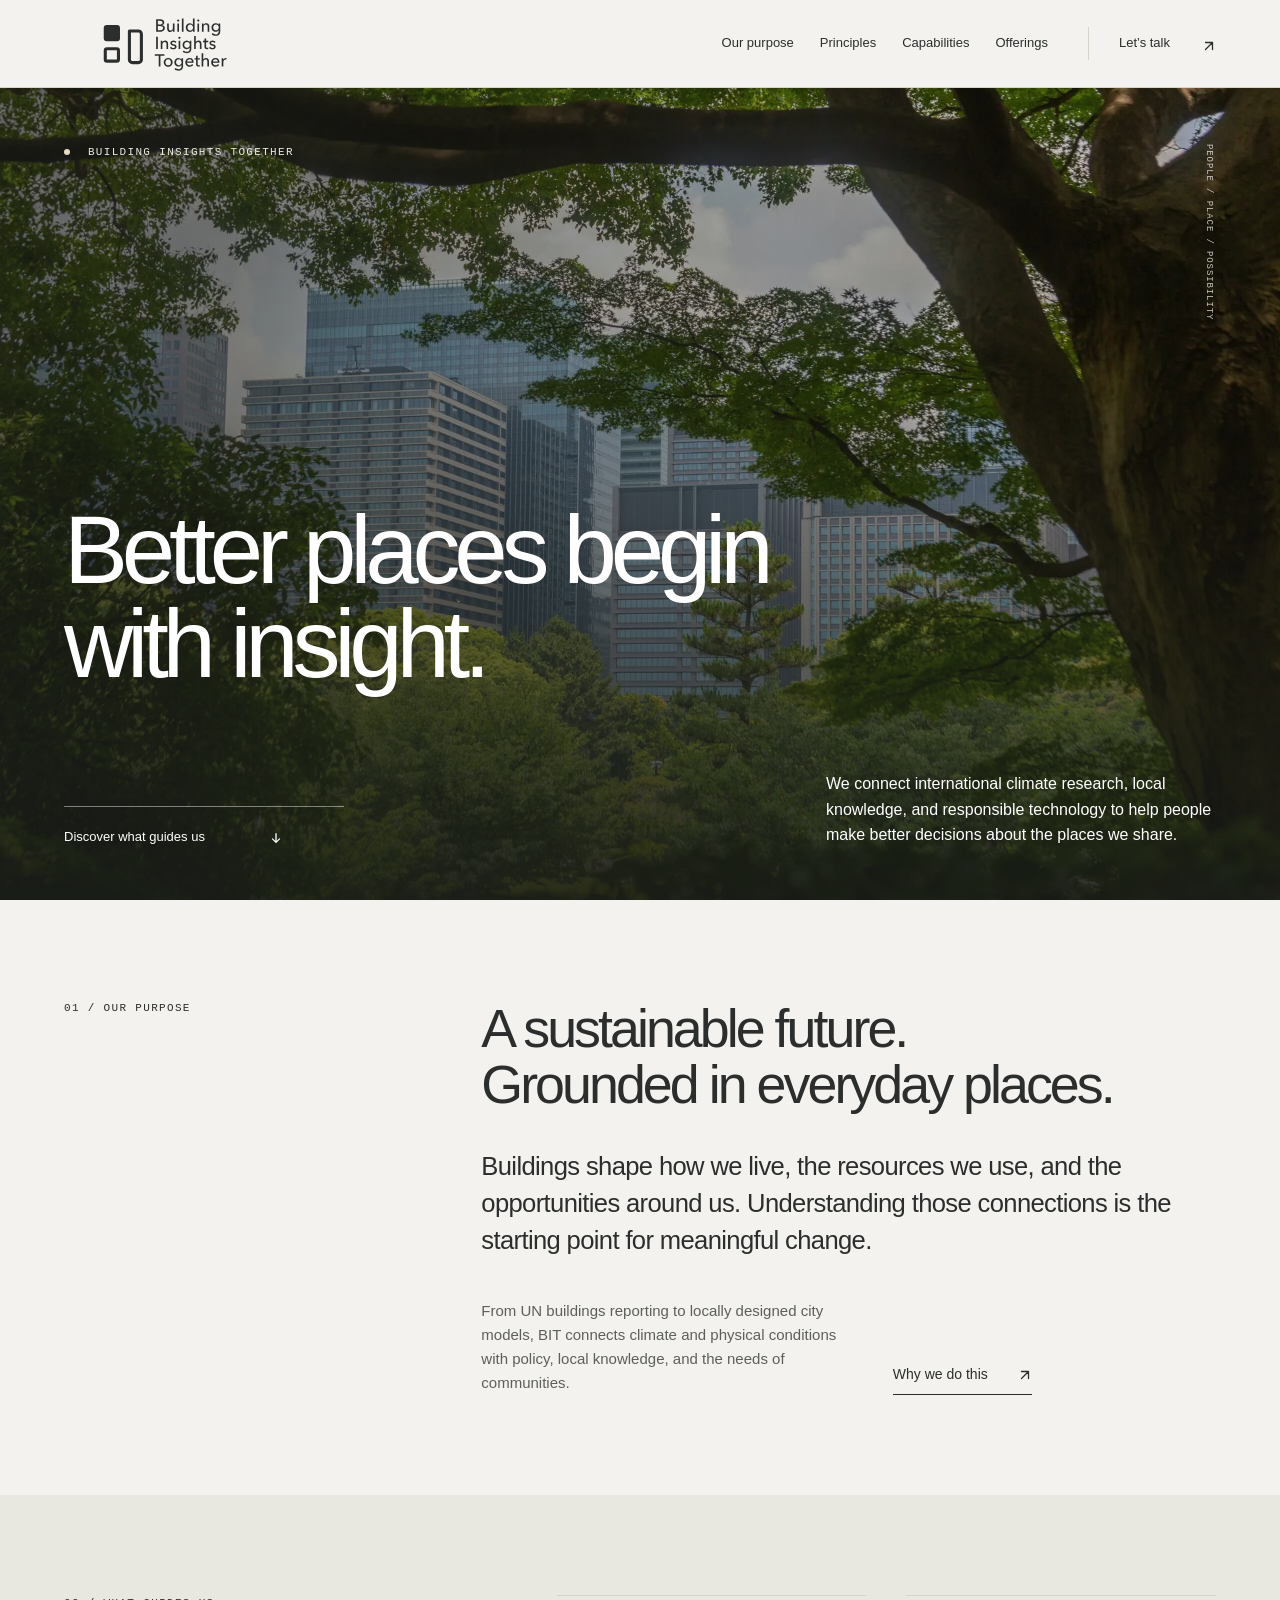
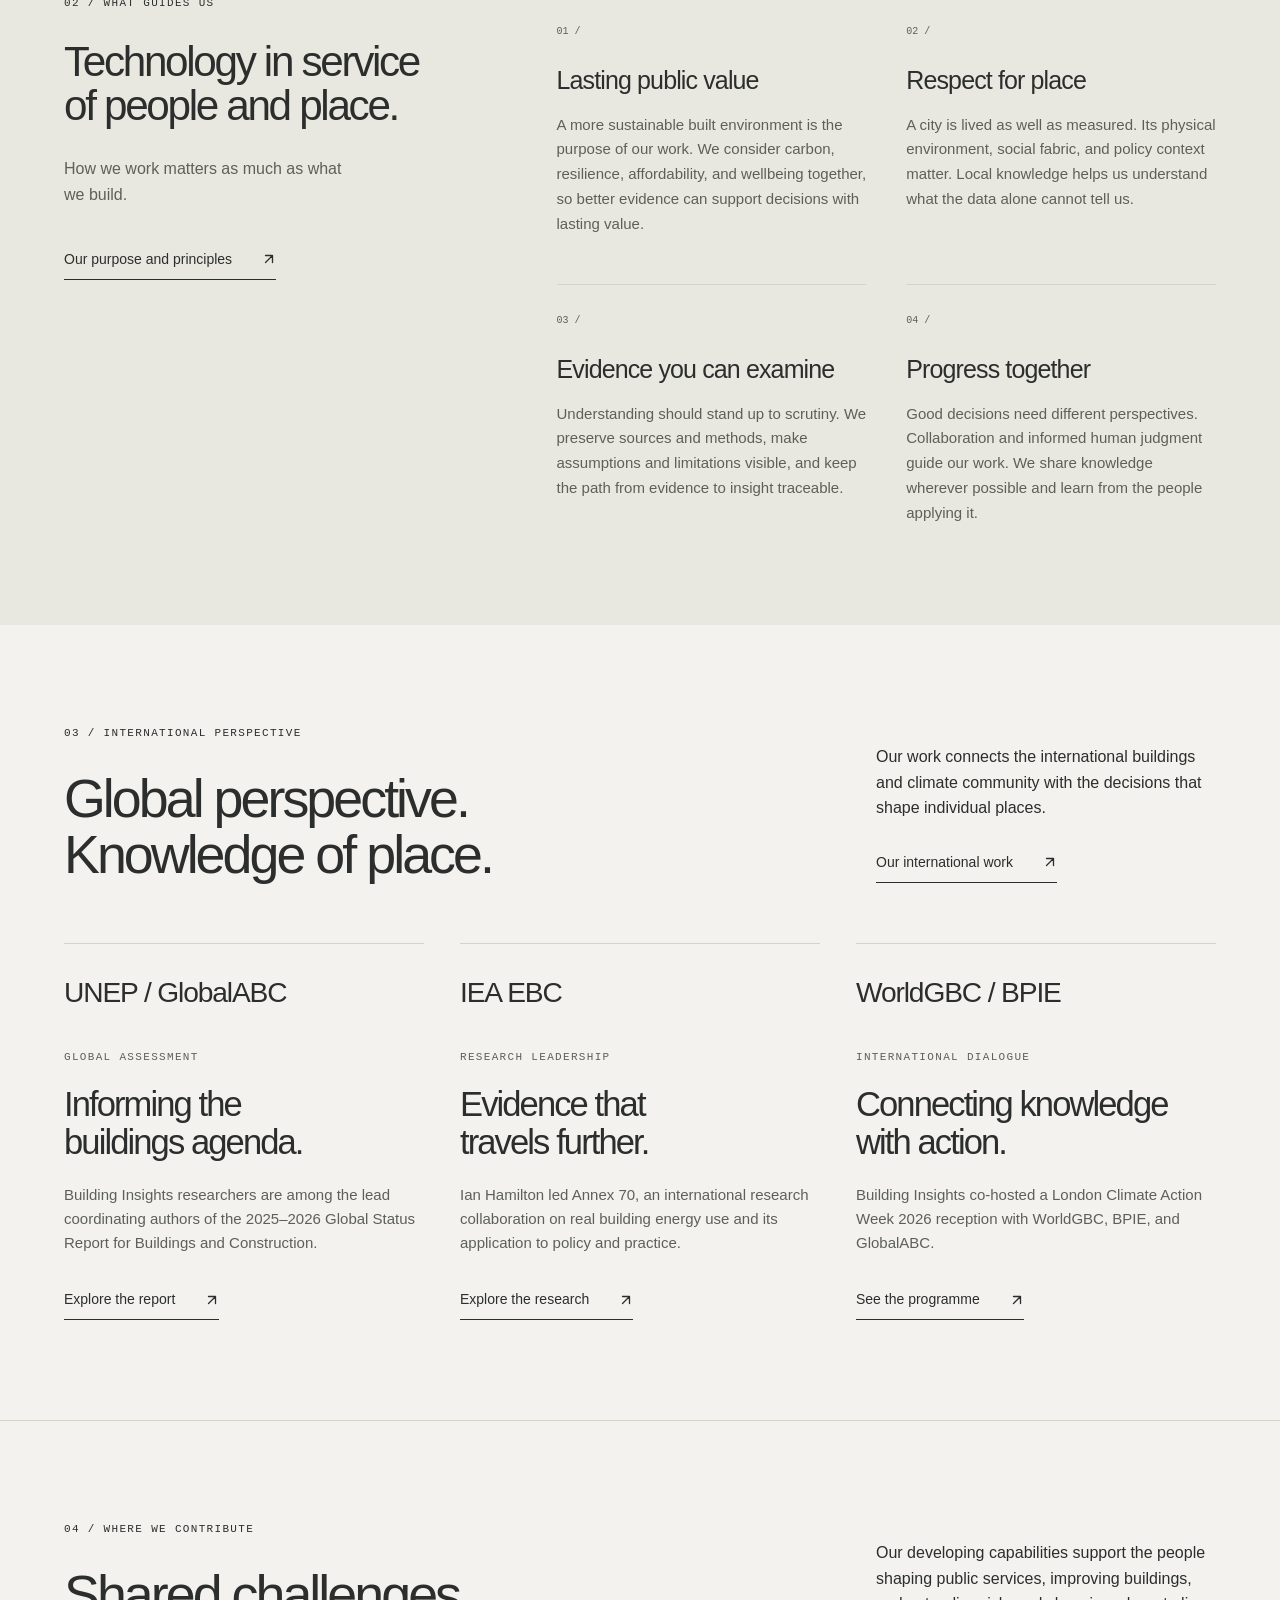
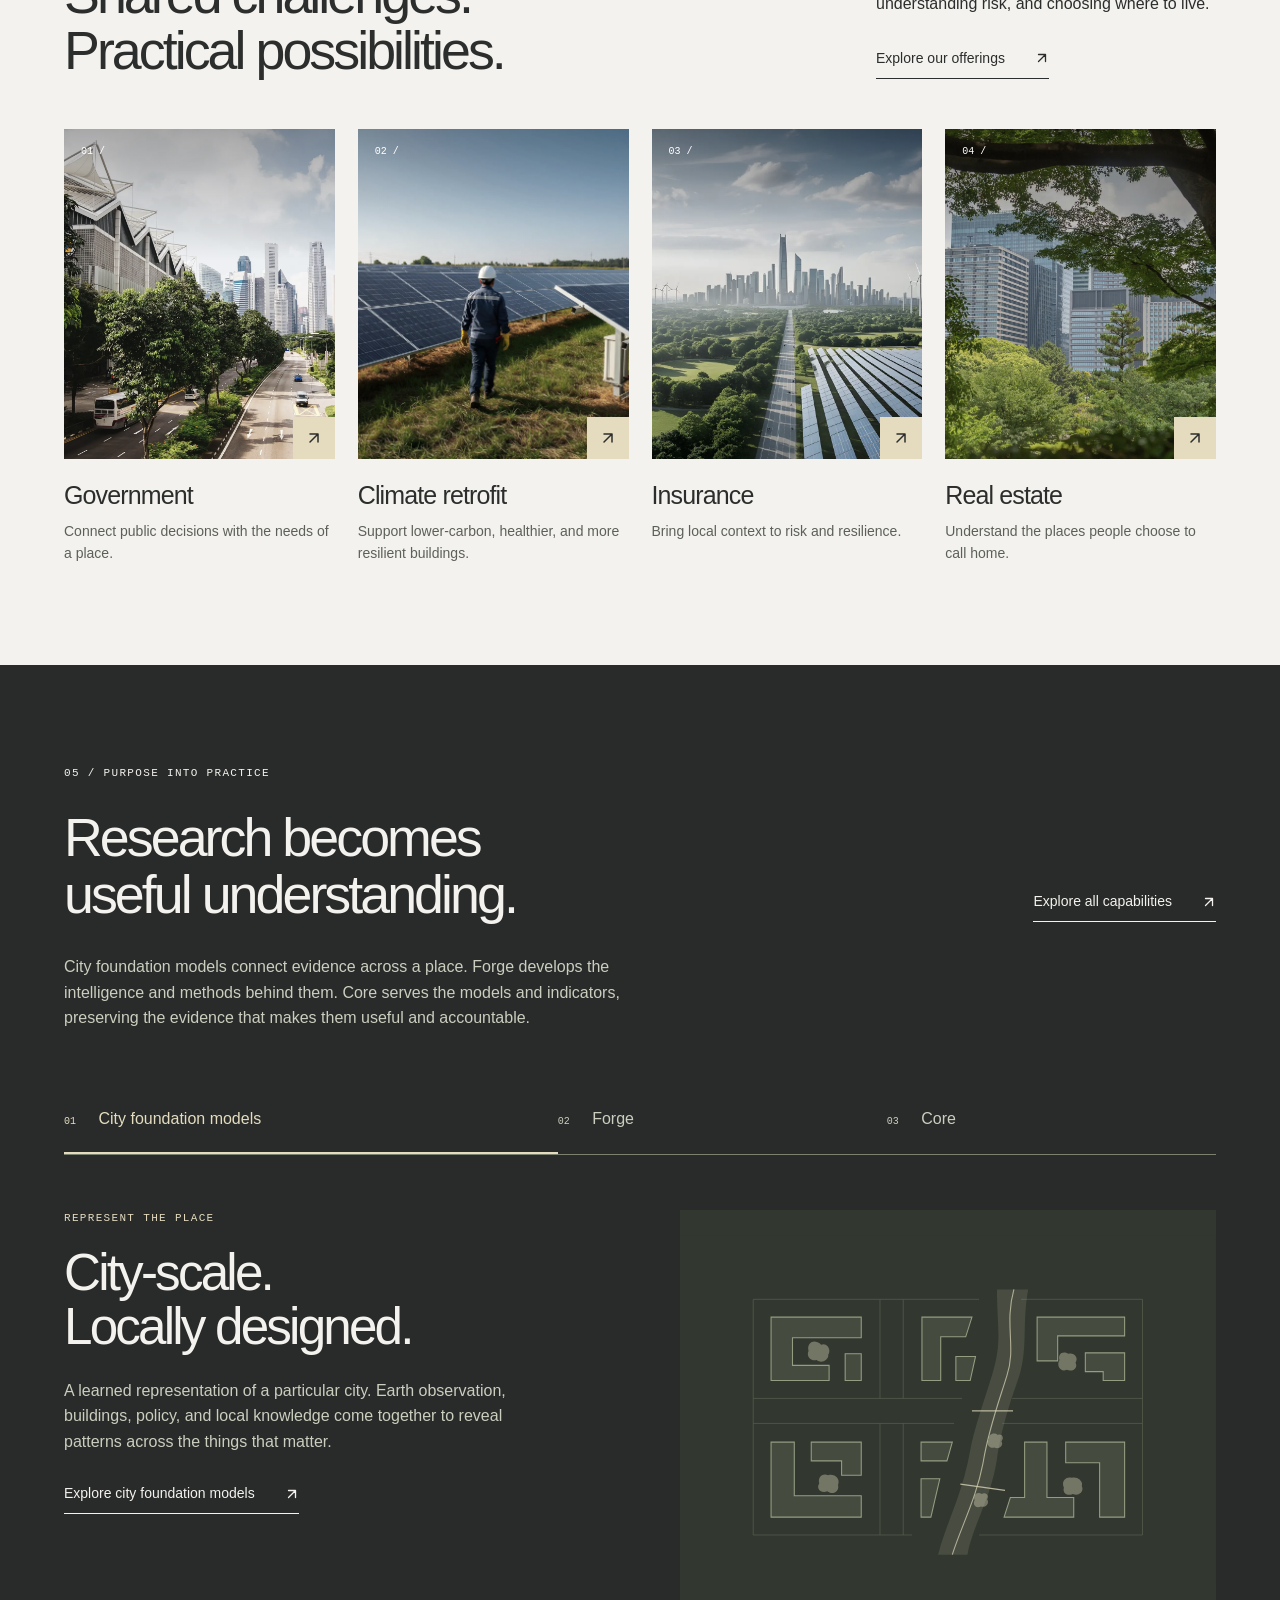
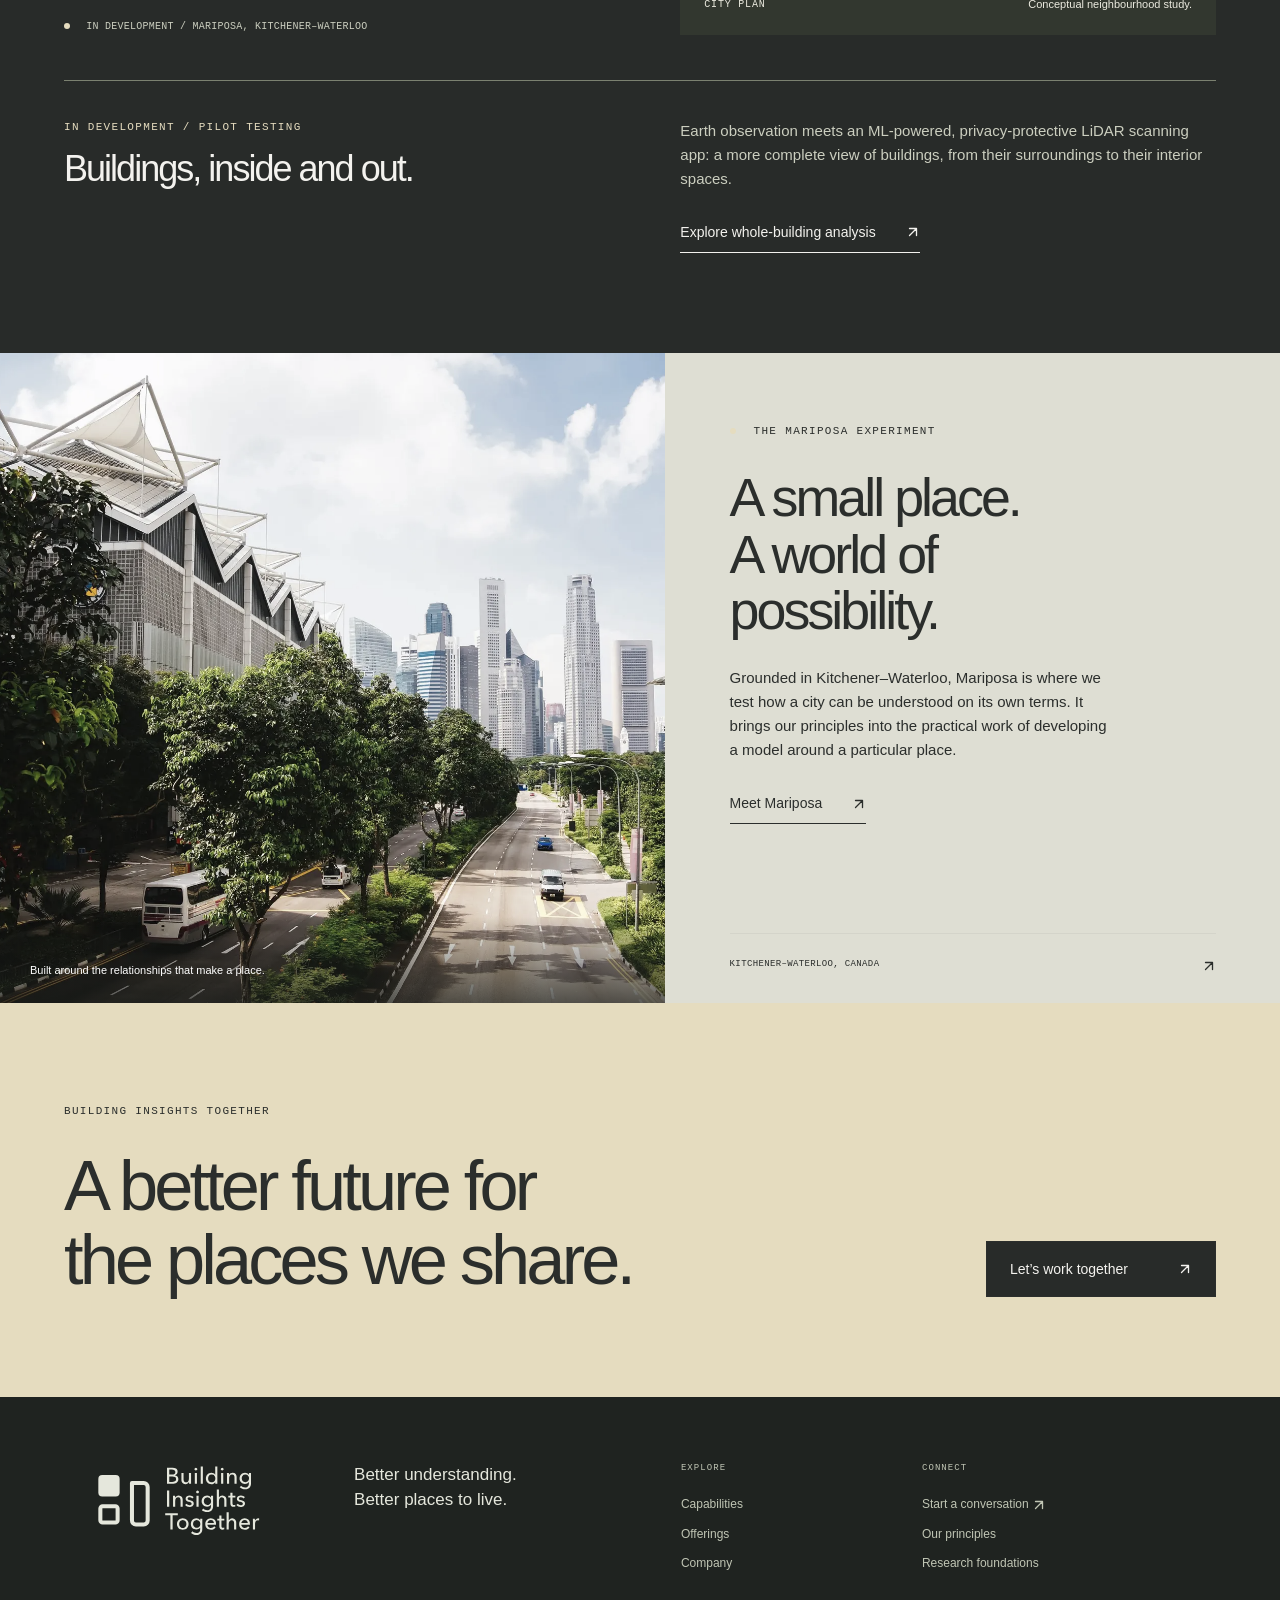
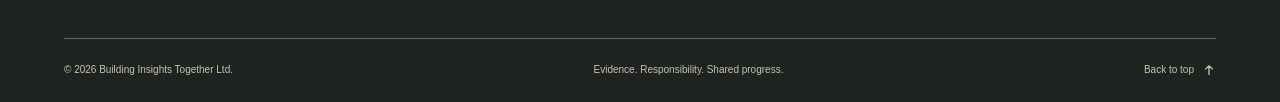
==== commit 9201be83: "Lock beta production identity" ====
--- a/index.html
+++ b/index.html
@@ -1,60 +1,25 @@
 <!doctype html>
-<html lang="en" data-palette="canopy" data-logo="civic-frame" data-city-visual="street">
+<html lang="en">
 <head>
 <meta charset="utf-8">
 <meta name="viewport" content="width=device-width, initial-scale=1">
-<script src="/assets/js/review-init.js?v=institutional-1"></script><title>Building Insights Together — People, Place &amp; Purpose</title>
+<title>Building Insights Together — People, Place &amp; Purpose</title>
 <meta name="description" content="Building Insights Together connects global climate research, UN buildings reporting, local knowledge, and responsible technology for a sustainable built environment.">
-<meta name="theme-color" content="#172a24">
-<link rel="icon" href="/assets/brand/institutional/civic-frame-mark.svg" type="image/svg+xml">
+<meta name="theme-color" content="#282b29">
+<link rel="icon" href="/assets/icons/favicon.svg" type="image/svg+xml">
 <link rel="canonical" href="https://beta.building-insights.org/">
 <meta property="og:title" content="Building Insights Together — People, Place &amp; Purpose">
 <meta property="og:description" content="Building Insights Together connects global climate research, UN buildings reporting, local knowledge, and responsible technology for a sustainable built environment.">
 <meta property="og:type" content="website">
 <meta property="og:url" content="https://beta.building-insights.org/">
-<meta property="og:image" content="https://beta.building-insights.org/assets/images/og-default.png">
-<link rel="stylesheet" href="/assets/css/site.css?v=compact-arrows-1">
+<meta property="og:image" content="https://beta.building-insights.org/assets/images/og-preview.png">
+<meta name="twitter:card" content="summary_large_image">
+<meta name="twitter:image" content="https://beta.building-insights.org/assets/images/og-preview.png">
+<link rel="stylesheet" href="/assets/css/site.css?v=production-graphite-1">
 <script src="/assets/js/site.js?v=hero-themes-1" defer></script>
-<link rel="stylesheet" href="/assets/css/brand-themes.css?v=institutional-1">
-<link rel="stylesheet" href="/assets/css/review-view.css?v=institutional-1">
-<script src="/assets/js/review-view.js?v=institutional-1" defer></script>
 </head>
 <body id="top">
-<svg class="brand-library" xmlns="http://www.w3.org/2000/svg" aria-hidden="true"><defs><symbol id="identity-civic-frame" viewBox="0 0 208 80" fill="none"><g xmlns="http://www.w3.org/2000/svg" transform="translate(0 1.7) scale(1.19)"><path fill="currentColor" d="M10 10H54V30H48V16H16V48H30V54H10Z M32 24H38V38H54V54H36V48H48V44H32Z"/></g><path xmlns="http://www.w3.org/2000/svg" fill="currentColor" d="M96.527 18.63Q96.527 20.021 95.819 20.906Q95.111 21.792 94.025 22.249Q92.938 22.707 91.901 22.854Q90.863 23 89.899 23L81.598 23L81.598 21.877Q82.66 21.877 83.167 21.657Q83.673 21.438 83.826 21.035Q83.979 20.632 83.979 19.924L83.979 9.475Q83.979 8.376 83.527 7.949Q83.075 7.521 81.598 7.521L81.598 6.374Q83.368 6.337 84.967 6.301Q86.566 6.264 87.598 6.246Q88.629 6.228 89.044 6.228L89.496 6.228Q90.766 6.228 92.151 6.49Q93.537 6.752 94.678 7.68Q95.819 8.608 95.819 10.354Q95.819 11.66 94.892 12.6Q93.964 13.54 91.852 14.15Q93.292 14.406 94.361 15.01Q95.429 15.615 95.978 16.542Q96.527 17.47 96.527 18.63ZM92.328 10.451Q92.328 9.597 91.919 8.956Q91.51 8.315 90.711 7.955Q89.911 7.595 88.751 7.595L87.47 7.595L87.47 13.527L88.471 13.527Q90.436 13.527 91.382 12.697Q92.328 11.867 92.328 10.451ZM92.78 18.422Q92.78 16.738 91.907 15.804Q91.034 14.87 89.447 14.87L87.47 14.87L87.47 18.85L87.47 19.179Q87.47 20.083 87.58 20.589Q87.689 21.096 88.129 21.37Q88.568 21.645 89.521 21.645Q90.79 21.645 91.785 20.876Q92.78 20.107 92.78 18.422ZM111.75 22.927Q111.396 22.951 110.517 23.006Q109.638 23.061 108.545 23.165Q107.453 23.269 106.793 23.403L106.793 21.621Q105.219 23.427 103.021 23.427Q101.422 23.427 100.653 22.744Q99.884 22.06 99.701 21.236Q99.518 20.412 99.518 19.472L99.518 15.871Q99.518 15.151 99.433 14.815Q99.347 14.479 98.981 14.302Q98.615 14.125 97.772 14.125L97.772 13.002L102.667 13.002L102.667 19.729Q102.667 21.804 104.267 21.804Q105.182 21.804 105.817 21.151Q106.452 20.498 106.793 19.899L106.793 15.871Q106.793 15.114 106.702 14.785Q106.61 14.455 106.232 14.29Q105.854 14.125 104.975 14.125L104.975 13.002L109.943 13.002L109.943 20.351Q109.943 20.925 110.053 21.206Q110.163 21.486 110.553 21.639Q110.944 21.792 111.75 21.804ZM118.097 7.827Q118.097 8.559 117.578 9.078Q117.06 9.597 116.327 9.597Q115.607 9.597 115.076 9.066Q114.545 8.535 114.545 7.827Q114.545 7.094 115.07 6.569Q115.595 6.044 116.327 6.044Q117.072 6.044 117.584 6.557Q118.097 7.07 118.097 7.827ZM119.477 23L112.848 23L112.848 21.877L113.202 21.877Q113.91 21.877 114.234 21.682Q114.557 21.486 114.63 21.132Q114.704 20.778 114.704 20.095L114.704 16.469Q114.704 15.712 114.612 15.395Q114.521 15.078 114.136 14.931Q113.751 14.785 112.848 14.772L112.848 13.649L117.853 12.6L117.853 20.095Q117.853 21.12 118.109 21.499Q118.366 21.877 119.477 21.877ZM127.423 23L120.404 23L120.404 21.877L120.929 21.877Q121.637 21.877 121.961 21.682Q122.284 21.486 122.357 21.132Q122.431 20.778 122.431 20.095L122.431 9.694Q122.431 8.815 122.022 8.571Q121.613 8.327 120.404 8.327L120.404 7.204L125.58 6.154L125.58 20.095Q125.58 20.778 125.647 21.126Q125.714 21.474 126.038 21.676Q126.361 21.877 127.069 21.877L127.423 21.877ZM142.67 22.854Q140.082 22.963 137.946 23.403Q137.775 23.037 137.726 22.121Q136.164 23.403 134.296 23.403Q132.855 23.403 131.629 22.658Q130.402 21.914 129.676 20.626Q128.949 19.338 128.949 17.824Q128.949 16.884 129.267 15.957Q129.584 15.029 130.261 14.254Q130.939 13.479 131.94 13.039Q132.941 12.6 134.223 12.6Q135.163 12.6 135.834 12.832Q136.505 13.063 136.908 13.363Q137.311 13.662 137.726 14.077L137.726 10.073Q137.726 9.255 137.592 8.901Q137.458 8.547 137.085 8.449Q136.713 8.352 135.871 8.327L135.871 7.204L140.875 6.154L140.875 19.826Q140.875 20.705 140.955 21.047Q141.034 21.389 141.4 21.541Q141.767 21.694 142.67 21.73ZM137.726 20.546L137.726 15.603Q137.213 14.98 136.505 14.467Q135.797 13.955 134.821 13.955Q134.223 13.955 133.698 14.284Q133.173 14.614 132.855 15.126Q132.318 15.969 132.318 17.971Q132.318 19.997 133.081 21.022Q133.844 22.048 134.979 22.048Q135.797 22.048 136.505 21.645Q137.213 21.242 137.726 20.546ZM148.847 7.827Q148.847 8.559 148.328 9.078Q147.809 9.597 147.077 9.597Q146.356 9.597 145.825 9.066Q145.294 8.535 145.294 7.827Q145.294 7.094 145.819 6.569Q146.344 6.044 147.077 6.044Q147.821 6.044 148.334 6.557Q148.847 7.07 148.847 7.827ZM150.226 23L143.598 23L143.598 21.877L143.952 21.877Q144.66 21.877 144.983 21.682Q145.307 21.486 145.38 21.132Q145.453 20.778 145.453 20.095L145.453 16.469Q145.453 15.712 145.362 15.395Q145.27 15.078 144.885 14.931Q144.501 14.785 143.598 14.772L143.598 13.649L148.603 12.6L148.603 20.095Q148.603 21.12 148.859 21.499Q149.115 21.877 150.226 21.877ZM165.229 23L158.905 23L158.905 21.877Q159.625 21.877 159.937 21.688Q160.248 21.499 160.321 21.132Q160.395 20.766 160.395 19.924L160.395 16.469Q160.395 15.432 160.089 14.827Q159.784 14.223 158.844 14.223Q157.562 14.223 156.934 15.206Q156.305 16.188 156.305 17.47L156.305 20.205Q156.305 21.169 156.586 21.523Q156.867 21.877 157.794 21.877L157.794 23L151.349 23L151.349 21.877Q152.143 21.877 152.521 21.737Q152.899 21.596 153.021 21.236Q153.144 20.876 153.144 20.095L153.144 16.152Q153.144 15.297 152.814 15.035Q152.484 14.772 151.349 14.772L151.349 13.649L156.098 12.6Q156.208 13.308 156.208 13.918Q156.208 14.077 156.201 14.193Q156.195 14.309 156.195 14.455Q156.964 13.637 157.794 13.118Q158.625 12.6 159.87 12.6Q160.919 12.6 161.756 12.978Q162.592 13.356 163.068 14.125Q163.544 14.895 163.544 15.981L163.544 20.095Q163.544 21.12 163.819 21.499Q164.093 21.877 165.229 21.877ZM179.206 13.674Q179.206 14.113 178.968 14.382Q178.729 14.65 178.424 14.65Q178.046 14.65 177.655 14.321Q177.594 14.284 177.454 14.168Q177.313 14.052 177.21 13.991Q177.106 13.93 177.008 13.93Q176.654 13.93 176.41 14.174Q176.825 14.699 177.051 15.169Q177.277 15.639 177.277 16.372Q177.277 17.36 176.831 18.013Q176.386 18.667 175.659 19.021Q174.933 19.375 174.182 19.533Q173.432 19.692 172.26 19.851Q169.379 20.205 169.379 21.022Q169.379 21.376 169.812 21.511Q170.246 21.645 171.1 21.645L172.956 21.645Q173.847 21.645 174.665 21.737Q175.482 21.828 176.331 22.158Q177.179 22.487 177.777 23.22Q178.375 23.952 178.375 25.148Q178.375 26.04 177.832 26.943Q177.289 27.846 175.897 28.475Q174.506 29.104 172.15 29.104Q170.307 29.104 168.494 28.615Q166.681 28.127 166.681 26.43Q166.681 25.844 167.029 25.362Q167.377 24.88 168.085 24.88Q168.659 24.88 169 25.1Q168.732 25.527 168.732 26.003Q168.732 26.796 169.666 27.388Q170.6 27.98 172.479 27.98Q174.372 27.98 175.464 27.437Q176.557 26.894 176.557 26.003Q176.557 25.368 176.087 25.051Q175.617 24.733 174.744 24.642Q173.871 24.55 172.028 24.526Q169.794 24.501 168.512 24.038Q167.23 23.574 167.23 22.072Q167.23 20.803 168.183 20.229Q169.135 19.655 170.526 19.35Q167.255 18.728 167.255 16.274Q167.255 15.48 167.688 14.638Q168.122 13.796 169.239 13.198Q170.355 12.6 172.235 12.6Q174.64 12.6 175.934 13.723Q176.703 12.624 177.899 12.624Q178.522 12.624 178.864 12.935Q179.206 13.247 179.206 13.674ZM174.201 16.225Q174.201 15.188 173.737 14.418Q173.273 13.649 172.284 13.649Q171.21 13.649 170.771 14.364Q170.331 15.078 170.331 16.079Q170.331 17.08 170.74 17.916Q171.149 18.752 172.284 18.752Q173.139 18.752 173.67 18.099Q174.201 17.446 174.201 16.225Z"/>
-<path xmlns="http://www.w3.org/2000/svg" fill="currentColor" d="M89.875 47L81.476 47L81.476 45.877Q82.526 45.877 83.063 45.676Q83.6 45.474 83.765 45.071Q83.93 44.668 83.93 43.924L83.93 33.523Q83.93 32.449 83.484 32.01Q83.039 31.57 81.476 31.57L81.476 30.447L89.875 30.447L89.875 31.57Q88.825 31.57 88.288 31.778Q87.75 31.985 87.586 32.382Q87.421 32.779 87.421 33.523L87.421 43.924Q87.421 44.632 87.58 45.035Q87.738 45.438 88.257 45.657Q88.776 45.877 89.875 45.877ZM104.779 47L98.456 47L98.456 45.877Q99.176 45.877 99.488 45.688Q99.799 45.499 99.872 45.132Q99.945 44.766 99.945 43.924L99.945 40.469Q99.945 39.432 99.64 38.827Q99.335 38.223 98.395 38.223Q97.113 38.223 96.485 39.206Q95.856 40.188 95.856 41.47L95.856 44.205Q95.856 45.169 96.137 45.523Q96.417 45.877 97.345 45.877L97.345 47L90.9 47L90.9 45.877Q91.693 45.877 92.072 45.737Q92.45 45.596 92.572 45.236Q92.694 44.876 92.694 44.095L92.694 40.152Q92.694 39.297 92.365 39.035Q92.035 38.772 90.9 38.772L90.9 37.649L95.648 36.6Q95.758 37.308 95.758 37.918Q95.758 38.077 95.752 38.193Q95.746 38.309 95.746 38.455Q96.515 37.637 97.345 37.118Q98.175 36.6 99.42 36.6Q100.47 36.6 101.306 36.978Q102.143 37.356 102.619 38.125Q103.095 38.895 103.095 39.981L103.095 44.095Q103.095 45.12 103.369 45.499Q103.644 45.877 104.779 45.877ZM116.4 44.095Q116.4 45.145 115.772 45.889Q115.143 46.634 114.051 47.018Q112.958 47.403 111.53 47.403Q110.565 47.403 109.589 47.214Q108.612 47.024 107.88 46.646L107.404 47.33L106.452 47.33L106.33 44.156L107.355 44.156Q107.624 44.974 108.588 45.627Q109.552 46.28 111.383 46.28Q111.847 46.28 112.384 46.213Q112.921 46.146 113.416 45.84Q113.91 45.535 113.91 44.9Q113.91 44.351 113.404 44.101Q112.897 43.851 111.505 43.497Q109.821 43.069 108.747 42.685Q107.672 42.3 106.928 41.58Q106.183 40.86 106.183 39.725Q106.183 38.284 107.508 37.442Q108.832 36.6 110.98 36.6Q112.323 36.6 113.129 36.819Q113.935 37.039 114.484 37.295L114.777 36.673L115.753 36.673L115.753 39.505L114.752 39.505Q114.618 39.004 114.142 38.589Q113.666 38.174 112.879 37.948Q112.091 37.723 111.054 37.723Q110.199 37.723 109.351 37.906Q108.502 38.089 108.502 38.772Q108.502 39.053 108.667 39.236Q108.832 39.419 109.235 39.578Q109.638 39.737 110.651 39.993Q111.664 40.25 111.859 40.298Q113.849 40.799 115.125 41.531Q116.4 42.264 116.4 44.095ZM123.053 31.827Q123.053 32.559 122.534 33.078Q122.016 33.597 121.283 33.597Q120.563 33.597 120.032 33.066Q119.501 32.535 119.501 31.827Q119.501 31.094 120.026 30.569Q120.551 30.044 121.283 30.044Q122.028 30.044 122.541 30.557Q123.053 31.07 123.053 31.827ZM124.433 47L117.804 47L117.804 45.877L118.158 45.877Q118.866 45.877 119.19 45.682Q119.513 45.486 119.586 45.132Q119.66 44.778 119.66 44.095L119.66 40.469Q119.66 39.712 119.568 39.395Q119.477 39.078 119.092 38.931Q118.708 38.785 117.804 38.772L117.804 37.649L122.809 36.6L122.809 44.095Q122.809 45.12 123.065 45.499Q123.322 45.877 124.433 45.877ZM138.556 37.674Q138.556 38.113 138.318 38.382Q138.08 38.65 137.775 38.65Q137.396 38.65 137.006 38.321Q136.945 38.284 136.804 38.168Q136.664 38.052 136.56 37.991Q136.457 37.93 136.359 37.93Q136.005 37.93 135.761 38.174Q136.176 38.699 136.402 39.169Q136.627 39.639 136.627 40.372Q136.627 41.36 136.182 42.013Q135.736 42.667 135.01 43.021Q134.284 43.375 133.533 43.533Q132.782 43.692 131.61 43.851Q128.729 44.205 128.729 45.022Q128.729 45.376 129.163 45.511Q129.596 45.645 130.451 45.645L132.306 45.645Q133.197 45.645 134.015 45.737Q134.833 45.828 135.681 46.158Q136.53 46.487 137.128 47.22Q137.726 47.952 137.726 49.148Q137.726 50.04 137.183 50.943Q136.64 51.846 135.248 52.475Q133.856 53.104 131.5 53.104Q129.657 53.104 127.844 52.615Q126.032 52.127 126.032 50.43Q126.032 49.844 126.38 49.362Q126.728 48.88 127.436 48.88Q128.009 48.88 128.351 49.1Q128.083 49.527 128.083 50.003Q128.083 50.796 129.016 51.388Q129.95 51.98 131.83 51.98Q133.722 51.98 134.815 51.437Q135.907 50.894 135.907 50.003Q135.907 49.368 135.437 49.051Q134.967 48.733 134.094 48.642Q133.222 48.55 131.378 48.526Q129.145 48.501 127.863 48.038Q126.581 47.574 126.581 46.072Q126.581 44.803 127.533 44.229Q128.485 43.655 129.877 43.35Q126.605 42.728 126.605 40.274Q126.605 39.48 127.039 38.638Q127.472 37.796 128.589 37.198Q129.706 36.6 131.586 36.6Q133.991 36.6 135.285 37.723Q136.054 36.624 137.25 36.624Q137.873 36.624 138.214 36.935Q138.556 37.247 138.556 37.674ZM133.551 40.225Q133.551 39.188 133.087 38.418Q132.624 37.649 131.635 37.649Q130.561 37.649 130.121 38.364Q129.682 39.078 129.682 40.079Q129.682 41.08 130.091 41.916Q130.5 42.752 131.635 42.752Q132.489 42.752 133.02 42.099Q133.551 41.446 133.551 40.225ZM152.729 47L146.454 47L146.454 45.877Q147.296 45.877 147.614 45.578Q147.931 45.279 147.931 44.705L147.931 40.604Q147.931 39.993 147.852 39.505Q147.772 39.017 147.431 38.62Q147.089 38.223 146.381 38.223Q145.807 38.223 145.215 38.534Q144.623 38.846 144.306 39.346Q143.964 39.908 143.872 40.427Q143.781 40.945 143.781 41.678L143.781 43.777Q143.781 44.632 143.848 45.029Q143.915 45.425 144.226 45.651Q144.538 45.877 145.258 45.877L145.258 47L138.861 47L138.861 45.877Q139.679 45.877 140.064 45.706Q140.448 45.535 140.54 45.199Q140.631 44.864 140.631 44.095L140.631 33.853Q140.631 32.938 140.338 32.626Q140.045 32.315 138.861 32.303L138.861 31.204L143.781 30.154L143.781 38.394Q144.501 37.637 145.276 37.118Q146.051 36.6 147.431 36.6Q148.065 36.6 148.7 36.783Q149.335 36.966 149.842 37.32Q150.348 37.674 150.58 38.125Q151.081 39.017 151.081 40.445L151.081 44.095Q151.081 45.12 151.343 45.499Q151.605 45.877 152.729 45.877ZM162.055 44.827Q161.396 46.207 160.517 46.805Q159.638 47.403 158.454 47.403Q157.013 47.403 156.33 46.817Q155.646 46.231 155.487 45.505Q155.329 44.778 155.329 43.875L155.329 38.125L153.485 38.125L153.485 37.002Q154.645 37.002 155.5 36.563Q156.354 36.124 156.848 35.379Q157.343 34.634 157.477 33.78L158.478 33.78L158.478 37.002L161.933 37.002L161.933 38.125L158.478 38.125L158.478 43.948Q158.478 45.01 158.618 45.48Q158.759 45.95 159.308 45.95Q159.894 45.95 160.272 45.492Q160.651 45.035 161.005 44.351ZM173.456 44.095Q173.456 45.145 172.827 45.889Q172.199 46.634 171.106 47.018Q170.014 47.403 168.585 47.403Q167.621 47.403 166.645 47.214Q165.668 47.024 164.936 46.646L164.459 47.33L163.507 47.33L163.385 44.156L164.411 44.156Q164.679 44.974 165.644 45.627Q166.608 46.28 168.439 46.28Q168.903 46.28 169.44 46.213Q169.977 46.146 170.471 45.84Q170.966 45.535 170.966 44.9Q170.966 44.351 170.459 44.101Q169.953 43.851 168.561 43.497Q166.876 43.069 165.802 42.685Q164.728 42.3 163.983 41.58Q163.239 40.86 163.239 39.725Q163.239 38.284 164.563 37.442Q165.888 36.6 168.036 36.6Q169.379 36.6 170.185 36.819Q170.99 37.039 171.54 37.295L171.833 36.673L172.809 36.673L172.809 39.505L171.808 39.505Q171.674 39.004 171.198 38.589Q170.722 38.174 169.934 37.948Q169.147 37.723 168.109 37.723Q167.255 37.723 166.406 37.906Q165.558 38.089 165.558 38.772Q165.558 39.053 165.723 39.236Q165.888 39.419 166.291 39.578Q166.693 39.737 167.707 39.993Q168.72 40.25 168.915 40.298Q170.905 40.799 172.18 41.531Q173.456 42.264 173.456 44.095Z"/>
-<path xmlns="http://www.w3.org/2000/svg" fill="currentColor" d="M98.029 59.147L96.869 59.147Q96.71 57.609 96.192 56.876Q95.673 56.144 95.075 55.973Q94.477 55.802 93.695 55.802L91.596 55.802L91.596 67.924Q91.596 68.644 91.742 69.041Q91.889 69.438 92.426 69.657Q92.963 69.877 94 69.877L94 71L85.7 71L85.7 69.877Q87.226 69.877 87.665 69.438Q88.104 68.998 88.104 67.924L88.104 55.802L86.347 55.802Q85.309 55.802 84.625 55.967Q83.942 56.132 83.423 56.87Q82.904 57.609 82.831 59.147L81.671 59.147L81.671 54.447L98.029 54.447ZM109.223 65.971Q109.223 67.631 108.417 68.864Q107.611 70.097 106.238 70.75Q104.865 71.403 103.229 71.403Q101.691 71.403 100.318 70.805Q98.944 70.207 98.072 68.986Q97.199 67.765 97.199 65.995Q97.199 63.346 99.005 61.973Q100.812 60.6 103.302 60.6Q105.158 60.6 106.5 61.332Q107.843 62.064 108.533 63.297Q109.223 64.53 109.223 65.971ZM105.854 65.897Q105.854 63.822 105.304 62.772Q104.755 61.723 103.168 61.723Q102.155 61.723 101.587 62.18Q101.02 62.638 100.794 63.596Q100.568 64.555 100.568 66.081Q100.568 67.96 101.068 69.12Q101.569 70.28 103.253 70.28Q104.364 70.28 104.944 69.639Q105.524 68.998 105.689 68.052Q105.854 67.106 105.854 65.897ZM123.322 61.674Q123.322 62.113 123.084 62.382Q122.846 62.65 122.541 62.65Q122.162 62.65 121.771 62.321Q121.71 62.284 121.57 62.168Q121.43 62.052 121.326 61.991Q121.222 61.93 121.125 61.93Q120.771 61.93 120.526 62.174Q120.941 62.699 121.167 63.169Q121.393 63.639 121.393 64.372Q121.393 65.36 120.948 66.013Q120.502 66.667 119.776 67.021Q119.049 67.375 118.299 67.533Q117.548 67.692 116.376 67.851Q113.495 68.205 113.495 69.022Q113.495 69.376 113.928 69.511Q114.362 69.645 115.216 69.645L117.072 69.645Q117.963 69.645 118.781 69.737Q119.599 69.828 120.447 70.158Q121.295 70.487 121.894 71.22Q122.492 71.952 122.492 73.148Q122.492 74.04 121.948 74.943Q121.405 75.846 120.014 76.475Q118.622 77.104 116.266 77.104Q114.423 77.104 112.61 76.615Q110.797 76.127 110.797 74.43Q110.797 73.844 111.145 73.362Q111.493 72.88 112.201 72.88Q112.775 72.88 113.117 73.1Q112.848 73.527 112.848 74.003Q112.848 74.796 113.782 75.388Q114.716 75.98 116.596 75.98Q118.488 75.98 119.58 75.437Q120.673 74.894 120.673 74.003Q120.673 73.368 120.203 73.051Q119.733 72.733 118.86 72.642Q117.987 72.55 116.144 72.526Q113.91 72.501 112.628 72.038Q111.347 71.574 111.347 70.072Q111.347 68.803 112.299 68.229Q113.251 67.655 114.643 67.35Q111.371 66.728 111.371 64.274Q111.371 63.48 111.804 62.638Q112.238 61.796 113.355 61.198Q114.472 60.6 116.352 60.6Q118.756 60.6 120.05 61.723Q120.819 60.624 122.016 60.624Q122.638 60.624 122.98 60.935Q123.322 61.247 123.322 61.674ZM118.317 64.225Q118.317 63.188 117.853 62.418Q117.389 61.649 116.4 61.649Q115.326 61.649 114.887 62.364Q114.447 63.078 114.447 64.079Q114.447 65.08 114.856 65.916Q115.265 66.752 116.4 66.752Q117.255 66.752 117.786 66.099Q118.317 65.446 118.317 64.225ZM134.772 65.629L127.265 65.629Q127.277 65.861 127.332 66.618Q127.387 67.375 127.674 68.168Q127.96 68.961 128.662 69.505Q129.364 70.048 130.548 70.048Q131.195 70.048 132.111 69.718Q133.026 69.389 133.698 68.449L134.65 69.096Q133.209 71.403 130.072 71.403Q128.668 71.403 127.515 71Q126.361 70.597 125.556 69.877Q124.75 69.157 124.323 68.18Q123.896 67.204 123.896 66.081Q123.896 64.604 124.61 63.346Q125.324 62.089 126.654 61.344Q127.985 60.6 129.694 60.6Q131.366 60.6 132.52 61.32Q133.673 62.04 134.223 63.188Q134.772 64.335 134.772 65.629ZM131.745 64.506Q131.745 61.723 129.547 61.723Q128.485 61.723 127.918 62.492Q127.35 63.261 127.289 64.506ZM144.538 68.827Q143.878 70.207 143 70.805Q142.121 71.403 140.937 71.403Q139.496 71.403 138.812 70.817Q138.129 70.231 137.97 69.505Q137.812 68.778 137.812 67.875L137.812 62.125L135.968 62.125L135.968 61.002Q137.128 61.002 137.982 60.563Q138.837 60.124 139.331 59.379Q139.826 58.634 139.96 57.78L140.961 57.78L140.961 61.002L144.416 61.002L144.416 62.125L140.961 62.125L140.961 67.948Q140.961 69.01 141.101 69.48Q141.242 69.95 141.791 69.95Q142.377 69.95 142.755 69.492Q143.134 69.035 143.488 68.351ZM158.917 71L152.643 71L152.643 69.877Q153.485 69.877 153.803 69.578Q154.12 69.279 154.12 68.705L154.12 64.604Q154.12 63.993 154.041 63.505Q153.961 63.017 153.62 62.62Q153.278 62.223 152.57 62.223Q151.996 62.223 151.404 62.534Q150.812 62.846 150.495 63.346Q150.153 63.908 150.061 64.427Q149.97 64.945 149.97 65.678L149.97 67.777Q149.97 68.632 150.037 69.029Q150.104 69.425 150.415 69.651Q150.727 69.877 151.447 69.877L151.447 71L145.05 71L145.05 69.877Q145.868 69.877 146.253 69.706Q146.637 69.535 146.729 69.199Q146.82 68.864 146.82 68.095L146.82 57.853Q146.82 56.938 146.527 56.626Q146.234 56.315 145.05 56.303L145.05 55.204L149.97 54.154L149.97 62.394Q150.69 61.637 151.465 61.118Q152.24 60.6 153.62 60.6Q154.254 60.6 154.889 60.783Q155.524 60.966 156.031 61.32Q156.537 61.674 156.769 62.125Q157.27 63.017 157.27 64.445L157.27 68.095Q157.27 69.12 157.532 69.499Q157.794 69.877 158.917 69.877ZM171.222 65.629L163.715 65.629Q163.727 65.861 163.782 66.618Q163.837 67.375 164.124 68.168Q164.411 68.961 165.113 69.505Q165.814 70.048 166.999 70.048Q167.646 70.048 168.561 69.718Q169.477 69.389 170.148 68.449L171.1 69.096Q169.66 71.403 166.522 71.403Q165.119 71.403 163.965 71Q162.812 70.597 162.006 69.877Q161.2 69.157 160.773 68.18Q160.346 67.204 160.346 66.081Q160.346 64.604 161.06 63.346Q161.774 62.089 163.104 61.344Q164.435 60.6 166.144 60.6Q167.816 60.6 168.97 61.32Q170.124 62.04 170.673 63.188Q171.222 64.335 171.222 65.629ZM168.195 64.506Q168.195 61.723 165.998 61.723Q164.936 61.723 164.368 62.492Q163.8 63.261 163.739 64.506ZM183.112 62.528Q183.112 63.236 182.678 63.645Q182.245 64.054 181.659 64.054Q180.963 64.054 180.438 63.371Q180.194 63.065 180.036 62.931Q179.877 62.797 179.584 62.797Q178.632 62.797 178.101 63.828Q177.57 64.86 177.57 65.971L177.57 68.095Q177.57 69.12 177.832 69.499Q178.095 69.877 179.218 69.877L179.865 69.877L179.865 71L172.284 71L172.284 69.877L172.919 69.877Q173.944 69.877 174.176 69.486Q174.408 69.096 174.408 68.095L174.408 64.53Q174.408 63.712 174.243 63.358Q174.079 63.004 173.651 62.888Q173.224 62.772 172.284 62.772L172.284 61.649L177.045 60.6Q177.228 61.222 177.387 63.249Q177.729 62.528 178.284 61.93Q178.839 61.332 179.529 60.966Q180.219 60.6 180.939 60.6Q181.94 60.6 182.526 61.161Q183.112 61.723 183.112 62.528Z"/>
-
-</symbol><symbol id="identity-neighbourhood-ii" viewBox="0 0 250 74" fill="none"><g xmlns="http://www.w3.org/2000/svg" transform="translate(0 -1) scale(1.19)"><rect x="10" y="10" width="16" height="16" rx="3" fill="currentColor"/><path fill="currentColor" fill-rule="evenodd" d="M13.5 36H22.5Q26 36 26 39.5V50.5Q26 54 22.5 54H13.5Q10 54 10 50.5V39.5Q10 36 13.5 36ZM14.4 40.4V49.6H21.6V40.4H14.4ZM43 10C49.6 10 54 14.4 54 21V54H32V21C32 14.4 36.4 10 43 10ZM43 17C39.8 17 38 19.2 38 23V48H48V23C48 19.2 46.2 17 43 17Z"/></g><path xmlns="http://www.w3.org/2000/svg" fill="currentColor" d="M81.599 14.986L87.257 14.986Q88.077 14.986 88.876 15.181Q89.676 15.375 90.301 15.816Q90.927 16.257 91.316 16.954Q91.706 17.651 91.706 18.635Q91.706 19.865 91.008 20.665Q90.311 21.464 89.184 21.812L89.184 21.854Q90.558 22.038 91.439 22.919Q92.32 23.801 92.32 25.277Q92.32 26.466 91.849 27.276Q91.377 28.085 90.609 28.578Q89.84 29.07 88.846 29.285Q87.852 29.5 86.826 29.5L81.599 29.5ZM84.182 20.89L86.478 20.89Q87.769 20.89 88.446 20.377Q89.123 19.865 89.123 18.922Q89.123 17.938 88.425 17.528Q87.728 17.118 86.252 17.118L84.182 17.118ZM84.182 27.327L86.499 27.327Q86.99 27.327 87.564 27.255Q88.138 27.183 88.62 26.958Q89.102 26.733 89.42 26.302Q89.737 25.872 89.737 25.154Q89.737 24.006 88.959 23.555Q88.18 23.104 86.601 23.104L84.182 23.104ZM103.718 29.5L101.381 29.5L101.381 27.922L101.34 27.922Q101.012 28.66 100.203 29.223Q99.393 29.787 98.286 29.787Q97.322 29.787 96.636 29.449Q95.949 29.11 95.508 28.557Q95.067 28.003 94.862 27.286Q94.657 26.569 94.657 25.81L94.657 19.66L97.117 19.66L97.117 25.113Q97.117 25.544 97.179 26.015Q97.24 26.486 97.445 26.866Q97.65 27.245 98.009 27.491Q98.368 27.737 98.962 27.737Q99.536 27.737 99.977 27.501Q100.418 27.265 100.695 26.896Q100.971 26.527 101.115 26.046Q101.258 25.564 101.258 25.072L101.258 19.66L103.718 19.66ZM106.712 19.66L109.172 19.66L109.172 29.5L106.712 29.5ZM106.363 16.319Q106.363 15.724 106.804 15.283Q107.245 14.842 107.921 14.842Q108.598 14.842 109.059 15.263Q109.52 15.683 109.52 16.319Q109.52 16.954 109.059 17.374Q108.598 17.794 107.921 17.794Q107.245 17.794 106.804 17.354Q106.363 16.913 106.363 16.319ZM112.206 14.002L114.666 14.002L114.666 29.5L112.206 29.5ZM127.663 29.5L125.326 29.5L125.326 28.024L125.285 28.024Q124.772 28.885 123.86 29.336Q122.948 29.787 121.902 29.787Q120.775 29.787 119.883 29.367Q118.991 28.947 118.366 28.239Q117.741 27.532 117.402 26.579Q117.064 25.625 117.064 24.539Q117.064 23.453 117.413 22.509Q117.761 21.566 118.397 20.87Q119.032 20.172 119.913 19.773Q120.795 19.373 121.841 19.373Q122.517 19.373 123.05 19.527Q123.583 19.681 123.983 19.906Q124.383 20.131 124.669 20.398Q124.957 20.665 125.141 20.91L125.203 20.91L125.203 14.002L127.663 14.002ZM119.565 24.539Q119.565 25.113 119.739 25.687Q119.913 26.261 120.262 26.712Q120.611 27.163 121.144 27.45Q121.677 27.737 122.394 27.737Q123.071 27.737 123.604 27.46Q124.137 27.183 124.516 26.733Q124.895 26.282 125.09 25.718Q125.285 25.154 125.285 24.58Q125.285 24.006 125.09 23.432Q124.895 22.858 124.516 22.407Q124.137 21.956 123.604 21.669Q123.071 21.382 122.394 21.382Q121.677 21.382 121.144 21.659Q120.611 21.935 120.262 22.386Q119.913 22.837 119.739 23.401Q119.565 23.965 119.565 24.539ZM130.697 19.66L133.157 19.66L133.157 29.5L130.697 29.5ZM130.348 16.319Q130.348 15.724 130.789 15.283Q131.23 14.842 131.906 14.842Q132.583 14.842 133.044 15.263Q133.505 15.683 133.505 16.319Q133.505 16.954 133.044 17.374Q132.583 17.794 131.906 17.794Q131.23 17.794 130.789 17.354Q130.348 16.913 130.348 16.319ZM136.149 19.66L138.486 19.66L138.486 21.239L138.528 21.239Q138.855 20.5 139.665 19.937Q140.475 19.373 141.582 19.373Q142.546 19.373 143.232 19.711Q143.919 20.05 144.36 20.603Q144.8 21.157 145.005 21.874Q145.21 22.591 145.21 23.35L145.21 29.5L142.75 29.5L142.75 24.047Q142.75 23.616 142.689 23.145Q142.627 22.674 142.422 22.294Q142.218 21.915 141.859 21.669Q141.5 21.423 140.905 21.423Q140.311 21.423 139.88 21.659Q139.45 21.895 139.173 22.264Q138.897 22.633 138.753 23.114Q138.609 23.596 138.609 24.088L138.609 29.5L136.149 29.5ZM158.084 19.66L158.084 28.619Q158.084 29.951 157.757 31.027Q157.429 32.103 156.742 32.852Q156.055 33.6 155.01 34.01Q153.964 34.42 152.529 34.42Q151.935 34.42 151.268 34.318Q150.602 34.215 149.956 34.01Q149.31 33.805 148.716 33.498Q148.121 33.19 147.65 32.8L149.065 30.894Q149.782 31.57 150.684 31.929Q151.586 32.288 152.508 32.288Q153.39 32.288 153.995 32.032Q154.6 31.776 154.958 31.325Q155.317 30.873 155.471 30.259Q155.625 29.643 155.625 28.905L155.625 28.188L155.584 28.188Q155.05 28.905 154.22 29.285Q153.39 29.664 152.365 29.664Q151.258 29.664 150.356 29.254Q149.454 28.844 148.829 28.147Q148.203 27.45 147.855 26.517Q147.506 25.584 147.506 24.539Q147.506 23.473 147.845 22.53Q148.183 21.587 148.808 20.89Q149.434 20.193 150.325 19.783Q151.217 19.373 152.324 19.373Q153.37 19.373 154.272 19.803Q155.173 20.234 155.707 21.136L155.748 21.136L155.748 19.66ZM152.837 21.382Q152.16 21.382 151.637 21.628Q151.114 21.874 150.756 22.294Q150.397 22.715 150.202 23.288Q150.007 23.863 150.007 24.518Q150.007 25.113 150.202 25.666Q150.397 26.22 150.756 26.661Q151.114 27.102 151.637 27.368Q152.16 27.634 152.816 27.634Q153.493 27.634 154.036 27.378Q154.579 27.122 154.958 26.692Q155.338 26.261 155.542 25.697Q155.748 25.133 155.748 24.518Q155.748 23.883 155.542 23.309Q155.338 22.735 154.958 22.305Q154.579 21.874 154.046 21.628Q153.513 21.382 152.837 21.382ZM166.284 14.986L168.867 14.986L168.867 29.5L166.284 29.5ZM171.942 19.66L174.279 19.66L174.279 21.239L174.321 21.239Q174.648 20.5 175.458 19.937Q176.268 19.373 177.375 19.373Q178.339 19.373 179.025 19.711Q179.712 20.05 180.153 20.603Q180.594 21.157 180.798 21.874Q181.004 22.591 181.004 23.35L181.004 29.5L178.543 29.5L178.543 24.047Q178.543 23.616 178.482 23.145Q178.421 22.674 178.215 22.294Q178.011 21.915 177.652 21.669Q177.293 21.423 176.698 21.423Q176.104 21.423 175.673 21.659Q175.243 21.895 174.966 22.264Q174.69 22.633 174.546 23.114Q174.403 23.596 174.403 24.088L174.403 29.5L171.942 29.5ZM189.265 22.284Q188.937 21.854 188.363 21.536Q187.789 21.218 187.113 21.218Q186.518 21.218 186.026 21.464Q185.534 21.71 185.534 22.284Q185.534 22.858 186.077 23.094Q186.621 23.329 187.666 23.575Q188.22 23.698 188.783 23.904Q189.347 24.108 189.808 24.447Q190.269 24.785 190.556 25.287Q190.844 25.79 190.844 26.507Q190.844 27.409 190.505 28.034Q190.167 28.66 189.603 29.049Q189.04 29.439 188.291 29.613Q187.543 29.787 186.744 29.787Q185.596 29.787 184.509 29.367Q183.423 28.947 182.705 28.168L184.325 26.651Q184.734 27.183 185.391 27.532Q186.047 27.881 186.846 27.881Q187.113 27.881 187.389 27.819Q187.666 27.758 187.902 27.624Q188.138 27.491 188.281 27.265Q188.424 27.04 188.424 26.712Q188.424 26.097 187.861 25.831Q187.297 25.564 186.169 25.297Q185.616 25.175 185.093 24.98Q184.571 24.785 184.161 24.467Q183.751 24.149 183.505 23.678Q183.258 23.206 183.258 22.509Q183.258 21.689 183.597 21.095Q183.935 20.5 184.489 20.121Q185.042 19.742 185.739 19.557Q186.436 19.373 187.174 19.373Q188.24 19.373 189.255 19.742Q190.269 20.111 190.864 20.87ZM193.017 19.66L195.477 19.66L195.477 29.5L193.017 29.5ZM192.668 16.319Q192.668 15.724 193.109 15.283Q193.55 14.842 194.226 14.842Q194.903 14.842 195.364 15.263Q195.825 15.683 195.825 16.319Q195.825 16.954 195.364 17.374Q194.903 17.794 194.226 17.794Q193.55 17.794 193.109 17.354Q192.668 16.913 192.668 16.319ZM208.474 19.66L208.474 28.619Q208.474 29.951 208.146 31.027Q207.818 32.103 207.131 32.852Q206.444 33.6 205.399 34.01Q204.353 34.42 202.918 34.42Q202.324 34.42 201.657 34.318Q200.991 34.215 200.345 34.01Q199.7 33.805 199.105 33.498Q198.511 33.19 198.039 32.8L199.454 30.894Q200.171 31.57 201.073 31.929Q201.975 32.288 202.898 32.288Q203.779 32.288 204.384 32.032Q204.989 31.776 205.347 31.325Q205.706 30.873 205.86 30.259Q206.014 29.643 206.014 28.905L206.014 28.188L205.973 28.188Q205.44 28.905 204.609 29.285Q203.779 29.664 202.754 29.664Q201.647 29.664 200.745 29.254Q199.843 28.844 199.218 28.147Q198.593 27.45 198.244 26.517Q197.895 25.584 197.895 24.539Q197.895 23.473 198.234 22.53Q198.572 21.587 199.197 20.89Q199.823 20.193 200.714 19.783Q201.606 19.373 202.713 19.373Q203.759 19.373 204.661 19.803Q205.562 20.234 206.096 21.136L206.137 21.136L206.137 19.66ZM203.226 21.382Q202.549 21.382 202.026 21.628Q201.504 21.874 201.145 22.294Q200.786 22.715 200.591 23.288Q200.397 23.863 200.397 24.518Q200.397 25.113 200.591 25.666Q200.786 26.22 201.145 26.661Q201.504 27.102 202.026 27.368Q202.549 27.634 203.205 27.634Q203.882 27.634 204.425 27.378Q204.968 27.122 205.347 26.692Q205.727 26.261 205.931 25.697Q206.137 25.133 206.137 24.518Q206.137 23.883 205.931 23.309Q205.727 22.735 205.347 22.305Q204.968 21.874 204.435 21.628Q203.902 21.382 203.226 21.382ZM216.899 19.373Q217.863 19.373 218.549 19.711Q219.236 20.05 219.677 20.603Q220.118 21.157 220.322 21.874Q220.528 22.591 220.528 23.35L220.528 29.5L218.067 29.5L218.067 24.088Q218.067 23.657 218.006 23.196Q217.945 22.735 217.75 22.356Q217.555 21.977 217.196 21.73Q216.838 21.484 216.243 21.484Q215.649 21.484 215.218 21.71Q214.787 21.935 214.5 22.315Q214.214 22.694 214.07 23.166Q213.927 23.637 213.927 24.129L213.927 29.5L211.466 29.5L211.466 14.002L213.927 14.002L213.927 21.034L213.968 21.034Q214.111 20.726 214.388 20.429Q214.665 20.131 215.034 19.896Q215.403 19.66 215.874 19.517Q216.345 19.373 216.899 19.373ZM221.983 21.628L221.983 19.66L223.705 19.66L223.705 16.81L226.124 16.81L226.124 19.66L228.584 19.66L228.584 21.628L226.124 21.628L226.124 26.2Q226.124 26.855 226.36 27.286Q226.596 27.716 227.416 27.716Q227.662 27.716 227.948 27.665Q228.236 27.614 228.461 27.511L228.543 29.439Q228.215 29.561 227.764 29.633Q227.313 29.705 226.903 29.705Q225.919 29.705 225.304 29.428Q224.689 29.151 224.33 28.67Q223.972 28.188 223.838 27.563Q223.705 26.938 223.705 26.22L223.705 21.628ZM235.759 22.284Q235.431 21.854 234.857 21.536Q234.283 21.218 233.607 21.218Q233.012 21.218 232.52 21.464Q232.028 21.71 232.028 22.284Q232.028 22.858 232.571 23.094Q233.115 23.329 234.16 23.575Q234.714 23.698 235.277 23.904Q235.841 24.108 236.302 24.447Q236.764 24.785 237.05 25.287Q237.338 25.79 237.338 26.507Q237.338 27.409 236.999 28.034Q236.661 28.66 236.097 29.049Q235.534 29.439 234.785 29.613Q234.037 29.787 233.238 29.787Q232.09 29.787 231.003 29.367Q229.917 28.947 229.199 28.168L230.819 26.651Q231.228 27.183 231.885 27.532Q232.541 27.881 233.34 27.881Q233.607 27.881 233.883 27.819Q234.16 27.758 234.396 27.624Q234.632 27.491 234.775 27.265Q234.918 27.04 234.918 26.712Q234.918 26.097 234.355 25.831Q233.791 25.564 232.663 25.297Q232.11 25.175 231.587 24.98Q231.065 24.785 230.655 24.467Q230.245 24.149 229.999 23.678Q229.752 23.206 229.752 22.509Q229.752 21.689 230.091 21.095Q230.429 20.5 230.983 20.121Q231.536 19.742 232.233 19.557Q232.93 19.373 233.668 19.373Q234.734 19.373 235.749 19.742Q236.764 20.111 237.358 20.87Z"/>
-<path xmlns="http://www.w3.org/2000/svg" fill="currentColor" d="M84.531 43.241L80.082 43.241L80.082 40.986L91.562 40.986L91.562 43.241L87.114 43.241L87.114 55.5L84.531 55.5ZM90.578 50.539Q90.578 49.37 90.998 48.417Q91.419 47.464 92.136 46.788Q92.853 46.111 93.838 45.742Q94.822 45.373 95.928 45.373Q97.035 45.373 98.02 45.742Q99.004 46.111 99.721 46.788Q100.439 47.464 100.859 48.417Q101.279 49.37 101.279 50.539Q101.279 51.708 100.859 52.671Q100.439 53.635 99.721 54.321Q99.004 55.008 98.02 55.398Q97.035 55.787 95.928 55.787Q94.822 55.787 93.838 55.398Q92.853 55.008 92.136 54.321Q91.419 53.635 90.998 52.671Q90.578 51.708 90.578 50.539ZM93.079 50.539Q93.079 51.113 93.253 51.687Q93.428 52.261 93.776 52.712Q94.124 53.163 94.657 53.45Q95.191 53.737 95.928 53.737Q96.666 53.737 97.2 53.45Q97.733 53.163 98.081 52.712Q98.43 52.261 98.604 51.687Q98.778 51.113 98.778 50.539Q98.778 49.965 98.604 49.401Q98.43 48.837 98.081 48.386Q97.733 47.935 97.2 47.659Q96.666 47.382 95.928 47.382Q95.191 47.382 94.657 47.659Q94.124 47.935 93.776 48.386Q93.428 48.837 93.253 49.401Q93.079 49.965 93.079 50.539ZM113.661 45.66L113.661 54.618Q113.661 55.951 113.333 57.027Q113.005 58.103 112.318 58.852Q111.632 59.6 110.586 60.01Q109.54 60.42 108.105 60.42Q107.511 60.42 106.845 60.318Q106.178 60.215 105.533 60.01Q104.887 59.805 104.293 59.498Q103.698 59.19 103.227 58.8L104.641 56.894Q105.358 57.571 106.26 57.929Q107.162 58.288 108.085 58.288Q108.966 58.288 109.571 58.032Q110.176 57.776 110.535 57.325Q110.894 56.873 111.047 56.258Q111.201 55.644 111.201 54.906L111.201 54.188L111.16 54.188Q110.627 54.906 109.797 55.285Q108.966 55.664 107.941 55.664Q106.834 55.664 105.933 55.254Q105.031 54.844 104.405 54.147Q103.78 53.45 103.431 52.517Q103.083 51.584 103.083 50.539Q103.083 49.473 103.421 48.53Q103.76 47.587 104.385 46.89Q105.01 46.193 105.902 45.783Q106.793 45.373 107.9 45.373Q108.946 45.373 109.848 45.803Q110.75 46.234 111.283 47.136L111.324 47.136L111.324 45.66ZM108.413 47.382Q107.736 47.382 107.214 47.628Q106.691 47.874 106.332 48.294Q105.974 48.715 105.779 49.288Q105.584 49.862 105.584 50.519Q105.584 51.113 105.779 51.666Q105.974 52.22 106.332 52.661Q106.691 53.102 107.214 53.368Q107.736 53.635 108.392 53.635Q109.069 53.635 109.612 53.378Q110.156 53.122 110.535 52.691Q110.914 52.261 111.119 51.697Q111.324 51.133 111.324 50.519Q111.324 49.883 111.119 49.309Q110.914 48.735 110.535 48.304Q110.156 47.874 109.623 47.628Q109.09 47.382 108.413 47.382ZM123.542 49.596Q123.542 49.124 123.409 48.694Q123.275 48.264 122.989 47.935Q122.701 47.608 122.261 47.413Q121.82 47.218 121.225 47.218Q120.118 47.218 119.35 47.884Q118.581 48.55 118.499 49.596ZM126.002 50.703Q126.002 50.867 126.002 51.031Q126.002 51.195 125.981 51.359L118.499 51.359Q118.54 51.892 118.776 52.333Q119.011 52.773 119.401 53.091Q119.79 53.409 120.282 53.593Q120.775 53.778 121.308 53.778Q122.23 53.778 122.865 53.44Q123.501 53.102 123.911 52.507L125.551 53.819Q124.096 55.787 121.328 55.787Q120.18 55.787 119.216 55.428Q118.253 55.069 117.546 54.413Q116.838 53.758 116.439 52.804Q116.039 51.851 116.039 50.642Q116.039 49.453 116.439 48.479Q116.838 47.505 117.535 46.818Q118.233 46.132 119.186 45.752Q120.139 45.373 121.246 45.373Q122.271 45.373 123.142 45.711Q124.013 46.05 124.649 46.716Q125.285 47.382 125.643 48.376Q126.002 49.37 126.002 50.703ZM126.965 47.628L126.965 45.66L128.688 45.66L128.688 42.81L131.106 42.81L131.106 45.66L133.566 45.66L133.566 47.628L131.106 47.628L131.106 52.2Q131.106 52.855 131.342 53.286Q131.578 53.716 132.398 53.716Q132.644 53.716 132.931 53.665Q133.218 53.614 133.444 53.511L133.525 55.438Q133.197 55.562 132.746 55.633Q132.296 55.705 131.886 55.705Q130.901 55.705 130.286 55.428Q129.672 55.151 129.313 54.67Q128.954 54.188 128.821 53.563Q128.688 52.938 128.688 52.22L128.688 47.628ZM140.823 45.373Q141.787 45.373 142.474 45.711Q143.16 46.05 143.601 46.603Q144.042 47.157 144.247 47.874Q144.452 48.591 144.452 49.35L144.452 55.5L141.992 55.5L141.992 50.088Q141.992 49.657 141.93 49.196Q141.869 48.735 141.674 48.356Q141.48 47.977 141.121 47.73Q140.762 47.484 140.167 47.484Q139.573 47.484 139.142 47.71Q138.712 47.935 138.425 48.315Q138.138 48.694 137.994 49.166Q137.851 49.637 137.851 50.129L137.851 55.5L135.391 55.5L135.391 40.002L137.851 40.002L137.851 47.034L137.892 47.034Q138.035 46.726 138.312 46.429Q138.589 46.132 138.958 45.896Q139.327 45.66 139.798 45.517Q140.27 45.373 140.823 45.373ZM154.251 49.596Q154.251 49.124 154.118 48.694Q153.984 48.264 153.697 47.935Q153.411 47.608 152.97 47.413Q152.529 47.218 151.935 47.218Q150.828 47.218 150.059 47.884Q149.29 48.55 149.208 49.596ZM156.711 50.703Q156.711 50.867 156.711 51.031Q156.711 51.195 156.691 51.359L149.208 51.359Q149.249 51.892 149.485 52.333Q149.721 52.773 150.11 53.091Q150.5 53.409 150.992 53.593Q151.483 53.778 152.017 53.778Q152.939 53.778 153.575 53.44Q154.21 53.102 154.62 52.507L156.26 53.819Q154.805 55.787 152.037 55.787Q150.889 55.787 149.925 55.428Q148.962 55.069 148.255 54.413Q147.548 53.758 147.148 52.804Q146.748 51.851 146.748 50.642Q146.748 49.453 147.148 48.479Q147.548 47.505 148.245 46.818Q148.941 46.132 149.895 45.752Q150.848 45.373 151.955 45.373Q152.98 45.373 153.851 45.711Q154.722 46.05 155.358 46.716Q155.994 47.382 156.352 48.376Q156.711 49.37 156.711 50.703ZM159.089 45.66L161.446 45.66L161.446 47.3L161.488 47.3Q161.898 46.439 162.636 45.906Q163.374 45.373 164.357 45.373Q164.501 45.373 164.665 45.383Q164.829 45.394 164.952 45.434L164.952 47.69Q164.706 47.628 164.532 47.608Q164.357 47.587 164.194 47.587Q163.353 47.587 162.84 47.895Q162.328 48.202 162.041 48.633Q161.754 49.063 161.651 49.514Q161.549 49.965 161.549 50.231L161.549 55.5L159.089 55.5Z"/>
-
-</symbol><symbol id="identity-shared-structure" viewBox="0 0 210 82" fill="none"><g xmlns="http://www.w3.org/2000/svg" transform="translate(6.6 0) scale(1.2 1)"><path fill="currentColor" fill-rule="evenodd" d="M14 12H39C49 12 54 16 54 23.4C54 27.1 52.2 29.6 48.7 31.2C53.6 32.8 56 36.3 56 41C56 48.3 50.1 52 39.5 52H14V12ZM22 19V27.7H37.9C43.4 27.7 46.1 26.3 46.1 23.3C46.1 20.4 43.4 19 37.9 19H22ZM22 34.4V45H39C45.3 45 48.2 43.3 48.2 39.7C48.2 36.1 45.3 34.4 39 34.4H22Z"/><path fill="currentColor" d="M14 12H150V19H14ZM79 19H87V45H99V52H67V45H79ZM124 19H132V52H124Z"/></g><path xmlns="http://www.w3.org/2000/svg" fill="currentColor" d="M24.515 63.371L27.834 63.371Q28.378 63.371 28.922 63.494Q29.466 63.616 29.894 63.902Q30.322 64.187 30.588 64.65Q30.853 65.112 30.853 65.806Q30.853 66.608 30.39 67.152Q29.928 67.696 29.166 67.9L29.166 67.927Q29.629 67.982 30.023 68.165Q30.418 68.349 30.703 68.648Q30.989 68.947 31.145 69.355Q31.302 69.763 31.302 70.266Q31.302 70.96 31.016 71.477Q30.73 71.994 30.241 72.327Q29.751 72.66 29.092 72.83Q28.432 73 27.684 73L24.515 73ZM25.862 67.438L27.616 67.438Q27.997 67.438 28.344 67.349Q28.69 67.261 28.949 67.077Q29.207 66.894 29.357 66.615Q29.506 66.336 29.506 65.942Q29.506 65.166 28.935 64.833Q28.364 64.5 27.398 64.5L25.862 64.5ZM25.862 71.858L27.548 71.858Q27.97 71.858 28.398 71.783Q28.826 71.708 29.173 71.518Q29.52 71.327 29.731 71.008Q29.942 70.688 29.942 70.198Q29.942 69.342 29.357 68.961Q28.772 68.58 27.67 68.58L25.862 68.58ZM37.721 73Q37.694 72.755 37.68 72.449Q37.666 72.143 37.666 71.939L37.639 71.939Q37.394 72.456 36.816 72.816Q36.238 73.177 35.531 73.177Q34.906 73.177 34.45 72.973Q33.994 72.769 33.702 72.408Q33.41 72.048 33.267 71.572Q33.124 71.096 33.124 70.552L33.124 66.554L34.402 66.554L34.402 70.117Q34.402 70.511 34.464 70.872Q34.525 71.232 34.688 71.504Q34.851 71.776 35.137 71.939Q35.422 72.102 35.871 72.102Q36.646 72.102 37.122 71.524Q37.598 70.946 37.598 69.981L37.598 66.554L38.877 66.554L38.877 71.613Q38.877 71.871 38.89 72.279Q38.904 72.687 38.931 73ZM42.386 73L41.107 73L41.107 66.554L42.386 66.554ZM42.603 64.228Q42.603 64.582 42.352 64.813Q42.1 65.044 41.746 65.044Q41.393 65.044 41.148 64.806Q40.903 64.568 40.903 64.228Q40.903 63.874 41.148 63.636Q41.393 63.398 41.746 63.398Q42.1 63.398 42.352 63.636Q42.603 63.874 42.603 64.228ZM45.922 73L44.643 73L44.643 62.718L45.922 62.718ZM53.293 71.98Q52.926 72.565 52.293 72.871Q51.661 73.177 50.967 73.177Q50.219 73.177 49.621 72.912Q49.022 72.646 48.601 72.184Q48.179 71.722 47.948 71.096Q47.717 70.47 47.717 69.763Q47.717 69.056 47.948 68.437Q48.179 67.818 48.608 67.356Q49.036 66.894 49.634 66.635Q50.233 66.377 50.954 66.377Q51.742 66.377 52.327 66.71Q52.912 67.043 53.252 67.519L53.279 67.519L53.279 62.718L54.558 62.718L54.558 73L53.32 73L53.32 71.98ZM49.05 69.763Q49.05 70.212 49.186 70.634Q49.322 71.055 49.594 71.382Q49.866 71.708 50.26 71.905Q50.654 72.102 51.185 72.102Q51.674 72.102 52.076 71.912Q52.477 71.722 52.762 71.402Q53.048 71.082 53.204 70.661Q53.361 70.239 53.361 69.777Q53.361 69.314 53.204 68.893Q53.048 68.471 52.762 68.145Q52.477 67.818 52.076 67.628Q51.674 67.438 51.185 67.438Q50.654 67.438 50.26 67.628Q49.866 67.818 49.594 68.145Q49.322 68.471 49.186 68.893Q49.05 69.314 49.05 69.763ZM58.08 73L56.802 73L56.802 66.554L58.08 66.554ZM58.298 64.228Q58.298 64.582 58.046 64.813Q57.794 65.044 57.441 65.044Q57.087 65.044 56.842 64.806Q56.598 64.568 56.598 64.228Q56.598 63.874 56.842 63.636Q57.087 63.398 57.441 63.398Q57.794 63.398 58.046 63.636Q58.298 63.874 58.298 64.228ZM61.466 66.554Q61.494 66.798 61.507 67.104Q61.521 67.41 61.521 67.614L61.562 67.614Q61.684 67.356 61.895 67.132Q62.106 66.907 62.378 66.737Q62.65 66.567 62.976 66.472Q63.302 66.377 63.656 66.377Q64.282 66.377 64.73 66.588Q65.179 66.798 65.478 67.152Q65.778 67.506 65.92 67.982Q66.063 68.458 66.063 69.002L66.063 73L64.785 73L64.785 69.423Q64.785 69.029 64.724 68.675Q64.662 68.322 64.499 68.05Q64.336 67.778 64.05 67.614Q63.765 67.451 63.316 67.451Q62.554 67.451 62.072 68.029Q61.589 68.607 61.589 69.573L61.589 73L60.31 73L60.31 67.941Q60.31 67.682 60.297 67.274Q60.283 66.866 60.256 66.554ZM68.729 74.102Q69.15 74.578 69.783 74.863Q70.415 75.149 71.082 75.149Q71.721 75.149 72.156 74.965Q72.591 74.782 72.856 74.462Q73.122 74.142 73.237 73.707Q73.353 73.272 73.353 72.769L73.353 71.939L73.326 71.939Q72.972 72.483 72.36 72.769Q71.748 73.054 71.054 73.054Q70.32 73.054 69.715 72.796Q69.11 72.538 68.688 72.089Q68.266 71.64 68.035 71.035Q67.804 70.43 67.804 69.736Q67.804 69.042 68.035 68.43Q68.266 67.818 68.688 67.363Q69.11 66.907 69.708 66.642Q70.306 66.377 71.041 66.377Q71.734 66.377 72.367 66.676Q72.999 66.975 73.366 67.587L73.394 67.587L73.394 66.554L74.631 66.554L74.631 72.674Q74.631 73.381 74.454 74.027Q74.278 74.673 73.856 75.169Q73.434 75.666 72.754 75.965Q72.074 76.264 71.068 76.264Q70.225 76.264 69.375 75.958Q68.525 75.652 67.913 75.094ZM69.123 69.709Q69.123 70.158 69.266 70.566Q69.409 70.974 69.688 71.286Q69.966 71.599 70.361 71.79Q70.755 71.98 71.258 71.98Q71.748 71.98 72.156 71.803Q72.564 71.626 72.85 71.32Q73.135 71.014 73.292 70.6Q73.448 70.185 73.448 69.709Q73.448 69.246 73.292 68.838Q73.135 68.43 72.843 68.118Q72.55 67.805 72.149 67.621Q71.748 67.438 71.258 67.438Q70.755 67.438 70.361 67.621Q69.966 67.805 69.688 68.111Q69.409 68.417 69.266 68.832Q69.123 69.246 69.123 69.709ZM81.635 73L80.289 73L80.289 63.371L81.635 63.371ZM85.062 66.554Q85.09 66.798 85.103 67.104Q85.117 67.41 85.117 67.614L85.158 67.614Q85.28 67.356 85.491 67.132Q85.702 66.907 85.974 66.737Q86.246 66.567 86.572 66.472Q86.898 66.377 87.252 66.377Q87.878 66.377 88.326 66.588Q88.775 66.798 89.074 67.152Q89.374 67.506 89.516 67.982Q89.659 68.458 89.659 69.002L89.659 73L88.381 73L88.381 69.423Q88.381 69.029 88.32 68.675Q88.258 68.322 88.095 68.05Q87.932 67.778 87.646 67.614Q87.361 67.451 86.912 67.451Q86.15 67.451 85.668 68.029Q85.185 68.607 85.185 69.573L85.185 73L83.906 73L83.906 67.941Q83.906 67.682 83.893 67.274Q83.879 66.866 83.852 66.554ZM95.303 68.186Q95.086 67.832 94.691 67.608Q94.297 67.383 93.807 67.383Q93.59 67.383 93.372 67.431Q93.154 67.478 92.984 67.58Q92.814 67.682 92.712 67.839Q92.61 67.995 92.61 68.226Q92.61 68.634 92.978 68.832Q93.345 69.029 94.079 69.192Q94.542 69.301 94.936 69.45Q95.33 69.6 95.623 69.824Q95.915 70.049 96.078 70.362Q96.242 70.674 96.242 71.096Q96.242 71.667 96.024 72.062Q95.806 72.456 95.446 72.708Q95.086 72.959 94.623 73.068Q94.161 73.177 93.671 73.177Q92.937 73.177 92.236 72.891Q91.536 72.606 91.074 72.021L91.985 71.246Q92.243 71.626 92.699 71.885Q93.154 72.143 93.698 72.143Q93.943 72.143 94.168 72.096Q94.392 72.048 94.576 71.939Q94.759 71.83 94.868 71.654Q94.977 71.477 94.977 71.205Q94.977 70.756 94.548 70.538Q94.12 70.321 93.29 70.13Q92.964 70.049 92.631 69.933Q92.298 69.818 92.026 69.614Q91.754 69.41 91.584 69.104Q91.414 68.798 91.414 68.349Q91.414 67.832 91.624 67.458Q91.835 67.084 92.175 66.846Q92.515 66.608 92.95 66.492Q93.386 66.377 93.848 66.377Q94.542 66.377 95.188 66.649Q95.834 66.921 96.187 67.438ZM99.152 73L97.874 73L97.874 66.554L99.152 66.554ZM99.37 64.228Q99.37 64.582 99.118 64.813Q98.866 65.044 98.513 65.044Q98.159 65.044 97.914 64.806Q97.67 64.568 97.67 64.228Q97.67 63.874 97.914 63.636Q98.159 63.398 98.513 63.398Q98.866 63.398 99.118 63.636Q99.37 63.874 99.37 64.228ZM101.886 74.102Q102.307 74.578 102.94 74.863Q103.572 75.149 104.238 75.149Q104.878 75.149 105.313 74.965Q105.748 74.782 106.013 74.462Q106.278 74.142 106.394 73.707Q106.51 73.272 106.51 72.769L106.51 71.939L106.482 71.939Q106.129 72.483 105.517 72.769Q104.905 73.054 104.211 73.054Q103.477 73.054 102.872 72.796Q102.266 72.538 101.845 72.089Q101.423 71.64 101.192 71.035Q100.961 70.43 100.961 69.736Q100.961 69.042 101.192 68.43Q101.423 67.818 101.845 67.363Q102.266 66.907 102.865 66.642Q103.463 66.377 104.198 66.377Q104.891 66.377 105.524 66.676Q106.156 66.975 106.523 67.587L106.55 67.587L106.55 66.554L107.788 66.554L107.788 72.674Q107.788 73.381 107.611 74.027Q107.434 74.673 107.013 75.169Q106.591 75.666 105.911 75.965Q105.231 76.264 104.225 76.264Q103.382 76.264 102.532 75.958Q101.682 75.652 101.07 75.094ZM102.28 69.709Q102.28 70.158 102.423 70.566Q102.566 70.974 102.844 71.286Q103.123 71.599 103.518 71.79Q103.912 71.98 104.415 71.98Q104.905 71.98 105.313 71.803Q105.721 71.626 106.006 71.32Q106.292 71.014 106.448 70.6Q106.605 70.185 106.605 69.709Q106.605 69.246 106.448 68.838Q106.292 68.43 106 68.118Q105.707 67.805 105.306 67.621Q104.905 67.438 104.415 67.438Q103.912 67.438 103.518 67.621Q103.123 67.805 102.844 68.111Q102.566 68.417 102.423 68.832Q102.28 69.246 102.28 69.709ZM111.31 67.533Q111.542 67.057 112.099 66.717Q112.657 66.377 113.35 66.377Q113.976 66.377 114.425 66.588Q114.874 66.798 115.173 67.152Q115.472 67.506 115.615 67.982Q115.758 68.458 115.758 69.002L115.758 73L114.479 73L114.479 69.437Q114.479 69.042 114.418 68.689Q114.357 68.335 114.194 68.063Q114.03 67.791 113.752 67.628Q113.473 67.465 113.024 67.465Q112.262 67.465 111.773 68.043Q111.283 68.621 111.283 69.586L111.283 73L110.005 73L110.005 62.718L111.283 62.718L111.283 67.533ZM121.075 67.601L119.362 67.601L119.362 70.96Q119.362 71.545 119.579 71.796Q119.797 72.048 120.273 72.048Q120.45 72.048 120.654 72.007Q120.858 71.966 121.021 71.885L121.062 72.932Q120.83 73.014 120.552 73.061Q120.273 73.109 119.974 73.109Q119.062 73.109 118.58 72.606Q118.097 72.102 118.097 71.096L118.097 67.601L116.859 67.601L116.859 66.554L118.097 66.554L118.097 64.704L119.362 64.704L119.362 66.554L121.075 66.554ZM125.876 68.186Q125.658 67.832 125.264 67.608Q124.87 67.383 124.38 67.383Q124.162 67.383 123.945 67.431Q123.727 67.478 123.557 67.58Q123.387 67.682 123.285 67.839Q123.183 67.995 123.183 68.226Q123.183 68.634 123.55 68.832Q123.918 69.029 124.652 69.192Q125.114 69.301 125.509 69.45Q125.903 69.6 126.196 69.824Q126.488 70.049 126.651 70.362Q126.814 70.674 126.814 71.096Q126.814 71.667 126.597 72.062Q126.379 72.456 126.019 72.708Q125.658 72.959 125.196 73.068Q124.734 73.177 124.244 73.177Q123.51 73.177 122.809 72.891Q122.109 72.606 121.646 72.021L122.558 71.246Q122.816 71.626 123.272 71.885Q123.727 72.143 124.271 72.143Q124.516 72.143 124.74 72.096Q124.965 72.048 125.148 71.939Q125.332 71.83 125.441 71.654Q125.55 71.477 125.55 71.205Q125.55 70.756 125.121 70.538Q124.693 70.321 123.863 70.13Q123.537 70.049 123.204 69.933Q122.87 69.818 122.598 69.614Q122.326 69.41 122.156 69.104Q121.986 68.798 121.986 68.349Q121.986 67.832 122.197 67.458Q122.408 67.084 122.748 66.846Q123.088 66.608 123.523 66.492Q123.958 66.377 124.421 66.377Q125.114 66.377 125.76 66.649Q126.406 66.921 126.76 67.438ZM134.947 73L133.601 73L133.601 64.554L130.514 64.554L130.514 63.371L138.034 63.371L138.034 64.554L134.947 64.554ZM144.467 69.763Q144.467 70.511 144.202 71.137Q143.937 71.762 143.468 72.218Q142.998 72.674 142.359 72.925Q141.72 73.177 140.986 73.177Q140.251 73.177 139.612 72.925Q138.973 72.674 138.51 72.218Q138.048 71.762 137.783 71.137Q137.518 70.511 137.518 69.763Q137.518 69.015 137.783 68.396Q138.048 67.778 138.51 67.329Q138.973 66.88 139.612 66.628Q140.251 66.377 140.986 66.377Q141.72 66.377 142.359 66.628Q142.998 66.88 143.468 67.329Q143.937 67.778 144.202 68.396Q144.467 69.015 144.467 69.763ZM143.134 69.763Q143.134 69.301 142.992 68.879Q142.849 68.458 142.577 68.138Q142.305 67.818 141.904 67.628Q141.502 67.438 140.986 67.438Q140.469 67.438 140.068 67.628Q139.666 67.818 139.394 68.138Q139.122 68.458 138.98 68.879Q138.837 69.301 138.837 69.763Q138.837 70.226 138.98 70.647Q139.122 71.069 139.394 71.395Q139.666 71.722 140.068 71.912Q140.469 72.102 140.986 72.102Q141.502 72.102 141.904 71.912Q142.305 71.722 142.577 71.395Q142.849 71.069 142.992 70.647Q143.134 70.226 143.134 69.763ZM146.738 74.102Q147.16 74.578 147.792 74.863Q148.425 75.149 149.091 75.149Q149.73 75.149 150.166 74.965Q150.601 74.782 150.866 74.462Q151.131 74.142 151.247 73.707Q151.362 73.272 151.362 72.769L151.362 71.939L151.335 71.939Q150.982 72.483 150.37 72.769Q149.758 73.054 149.064 73.054Q148.33 73.054 147.724 72.796Q147.119 72.538 146.698 72.089Q146.276 71.64 146.045 71.035Q145.814 70.43 145.814 69.736Q145.814 69.042 146.045 68.43Q146.276 67.818 146.698 67.363Q147.119 66.907 147.718 66.642Q148.316 66.377 149.05 66.377Q149.744 66.377 150.376 66.676Q151.009 66.975 151.376 67.587L151.403 67.587L151.403 66.554L152.641 66.554L152.641 72.674Q152.641 73.381 152.464 74.027Q152.287 74.673 151.866 75.169Q151.444 75.666 150.764 75.965Q150.084 76.264 149.078 76.264Q148.234 76.264 147.384 75.958Q146.534 75.652 145.922 75.094ZM147.133 69.709Q147.133 70.158 147.276 70.566Q147.418 70.974 147.697 71.286Q147.976 71.599 148.37 71.79Q148.765 71.98 149.268 71.98Q149.758 71.98 150.166 71.803Q150.574 71.626 150.859 71.32Q151.145 71.014 151.301 70.6Q151.458 70.185 151.458 69.709Q151.458 69.246 151.301 68.838Q151.145 68.43 150.852 68.118Q150.56 67.805 150.159 67.621Q149.758 67.438 149.268 67.438Q148.765 67.438 148.37 67.621Q147.976 67.805 147.697 68.111Q147.418 68.417 147.276 68.832Q147.133 69.246 147.133 69.709ZM159.55 69.206Q159.536 68.825 159.42 68.492Q159.305 68.158 159.08 67.914Q158.856 67.669 158.523 67.526Q158.19 67.383 157.741 67.383Q157.333 67.383 156.972 67.526Q156.612 67.669 156.347 67.914Q156.082 68.158 155.912 68.492Q155.742 68.825 155.714 69.206ZM160.842 69.722Q160.842 69.831 160.842 69.94Q160.842 70.049 160.828 70.158L155.714 70.158Q155.728 70.566 155.898 70.926Q156.068 71.286 156.354 71.552Q156.639 71.817 157.013 71.966Q157.387 72.116 157.809 72.116Q158.462 72.116 158.938 71.83Q159.414 71.545 159.686 71.137L160.583 71.858Q160.066 72.538 159.366 72.857Q158.666 73.177 157.809 73.177Q157.074 73.177 156.449 72.932Q155.823 72.687 155.374 72.245Q154.926 71.803 154.667 71.178Q154.409 70.552 154.409 69.79Q154.409 69.042 154.66 68.41Q154.912 67.778 155.361 67.329Q155.81 66.88 156.422 66.628Q157.034 66.377 157.741 66.377Q158.448 66.377 159.026 66.608Q159.604 66.839 160.005 67.274Q160.406 67.71 160.624 68.328Q160.842 68.947 160.842 69.722ZM165.778 67.601L164.065 67.601L164.065 70.96Q164.065 71.545 164.282 71.796Q164.5 72.048 164.976 72.048Q165.153 72.048 165.357 72.007Q165.561 71.966 165.724 71.885L165.765 72.932Q165.534 73.014 165.255 73.061Q164.976 73.109 164.677 73.109Q163.766 73.109 163.283 72.606Q162.8 72.102 162.8 71.096L162.8 67.601L161.562 67.601L161.562 66.554L162.8 66.554L162.8 64.704L164.065 64.704L164.065 66.554L165.778 66.554ZM168.43 67.533Q168.662 67.057 169.219 66.717Q169.777 66.377 170.47 66.377Q171.096 66.377 171.545 66.588Q171.994 66.798 172.293 67.152Q172.592 67.506 172.735 67.982Q172.878 68.458 172.878 69.002L172.878 73L171.599 73L171.599 69.437Q171.599 69.042 171.538 68.689Q171.477 68.335 171.314 68.063Q171.15 67.791 170.872 67.628Q170.593 67.465 170.144 67.465Q169.382 67.465 168.893 68.043Q168.403 68.621 168.403 69.586L168.403 73L167.125 73L167.125 62.718L168.403 62.718L168.403 67.533ZM179.759 69.206Q179.746 68.825 179.63 68.492Q179.514 68.158 179.29 67.914Q179.066 67.669 178.732 67.526Q178.399 67.383 177.95 67.383Q177.542 67.383 177.182 67.526Q176.822 67.669 176.556 67.914Q176.291 68.158 176.121 68.492Q175.951 68.825 175.924 69.206ZM181.051 69.722Q181.051 69.831 181.051 69.94Q181.051 70.049 181.038 70.158L175.924 70.158Q175.938 70.566 176.108 70.926Q176.278 71.286 176.563 71.552Q176.849 71.817 177.223 71.966Q177.597 72.116 178.018 72.116Q178.671 72.116 179.147 71.83Q179.623 71.545 179.895 71.137L180.793 71.858Q180.276 72.538 179.576 72.857Q178.875 73.177 178.018 73.177Q177.284 73.177 176.658 72.932Q176.033 72.687 175.584 72.245Q175.135 71.803 174.877 71.178Q174.618 70.552 174.618 69.79Q174.618 69.042 174.87 68.41Q175.122 67.778 175.57 67.329Q176.019 66.88 176.631 66.628Q177.243 66.377 177.95 66.377Q178.658 66.377 179.236 66.608Q179.814 66.839 180.215 67.274Q180.616 67.71 180.834 68.328Q181.051 68.947 181.051 69.722ZM182.833 67.941Q182.833 67.682 182.819 67.274Q182.806 66.866 182.778 66.554L183.989 66.554Q184.016 66.798 184.03 67.118Q184.043 67.438 184.043 67.642L184.084 67.642Q184.356 67.07 184.88 66.724Q185.403 66.377 186.056 66.377Q186.355 66.377 186.559 66.431L186.505 67.614Q186.233 67.546 185.92 67.546Q185.458 67.546 185.118 67.716Q184.778 67.886 184.553 68.172Q184.329 68.458 184.22 68.832Q184.111 69.206 184.111 69.614L184.111 73L182.833 73Z"/>
-
-</symbol><symbol id="identity-assembly" viewBox="0 0 232 80" fill="none"><g xmlns="http://www.w3.org/2000/svg" transform="translate(5 16) scale(.70)"><path fill="currentColor" fill-rule="evenodd" d="M10 10H49L60 18V29L53 34L64 40V50L53 58H10V10ZM22 19V29H44L48 26V23L43 19H22ZM22 39V49H47L52 46V43L45 39H22Z"/><path fill="currentColor" d="M79 10H91V54H135V21H109V10H172V21H147V54H172V59H10V54H79V10Z"/></g>
-<path xmlns="http://www.w3.org/2000/svg" transform="translate(140.000 25.000)" fill="currentColor" d="M1.326 -12.036 L6.018 -12.036 Q6.698 -12.036 7.361 -11.875 Q8.024 -11.713 8.543 -11.348 Q9.061 -10.982 9.384 -10.404 Q9.707 -9.826 9.707 -9.01 Q9.707 -7.99 9.129 -7.327 Q8.551 -6.664 7.616 -6.375 L7.616 -6.341 Q8.755 -6.188 9.486 -5.457 Q10.217 -4.726 10.217 -3.502 Q10.217 -2.516 9.826 -1.845 Q9.435 -1.173 8.798 -0.765 Q8.16 -0.357 7.336 -0.179 Q6.511 -0 5.661 -0 L1.326 -0 Z M3.468 -7.14 L5.372 -7.14 Q6.443 -7.14 7.004 -7.565 Q7.565 -7.99 7.565 -8.772 Q7.565 -9.588 6.987 -9.928 Q6.409 -10.268 5.185 -10.268 L3.468 -10.268 Z M3.468 -1.802 L5.389 -1.802 Q5.797 -1.802 6.273 -1.862 Q6.749 -1.921 7.149 -2.108 Q7.548 -2.295 7.812 -2.652 Q8.075 -3.009 8.075 -3.604 Q8.075 -4.556 7.429 -4.93 Q6.783 -5.304 5.474 -5.304 L3.468 -5.304 Z M19.669 -0 L17.731 -0 L17.731 -1.309 L17.697 -1.309 Q17.425 -0.697 16.754 -0.23 Q16.082 0.238 15.164 0.238 Q14.365 0.238 13.796 -0.043 Q13.226 -0.323 12.861 -0.782 Q12.495 -1.241 12.325 -1.836 Q12.155 -2.431 12.155 -3.06 L12.155 -8.16 L14.195 -8.16 L14.195 -3.638 Q14.195 -3.281 14.246 -2.89 Q14.297 -2.499 14.467 -2.185 Q14.637 -1.87 14.934 -1.666 Q15.232 -1.462 15.725 -1.462 Q16.201 -1.462 16.567 -1.658 Q16.932 -1.853 17.162 -2.159 Q17.391 -2.465 17.51 -2.865 Q17.629 -3.264 17.629 -3.672 L17.629 -8.16 L19.669 -8.16 Z M22.151 -8.16 L24.191 -8.16 L24.191 -0 L22.151 -0 Z M21.862 -10.931 Q21.862 -11.424 22.227 -11.79 Q22.593 -12.155 23.154 -12.155 Q23.715 -12.155 24.098 -11.807 Q24.48 -11.458 24.48 -10.931 Q24.48 -10.404 24.098 -10.056 Q23.715 -9.707 23.154 -9.707 Q22.593 -9.707 22.227 -10.073 Q21.862 -10.438 21.862 -10.931 Z M26.707 -12.852 L28.747 -12.852 L28.747 -0 L26.707 -0 Z M39.525 -0 L37.587 -0 L37.587 -1.224 L37.553 -1.224 Q37.128 -0.51 36.372 -0.136 Q35.615 0.238 34.748 0.238 Q33.813 0.238 33.074 -0.111 Q32.334 -0.459 31.816 -1.046 Q31.297 -1.632 31.017 -2.423 Q30.736 -3.213 30.736 -4.114 Q30.736 -5.015 31.025 -5.797 Q31.314 -6.579 31.841 -7.157 Q32.368 -7.735 33.099 -8.067 Q33.83 -8.398 34.697 -8.398 Q35.258 -8.398 35.7 -8.271 Q36.142 -8.143 36.474 -7.956 Q36.805 -7.769 37.043 -7.548 Q37.281 -7.327 37.434 -7.123 L37.485 -7.123 L37.485 -12.852 L39.525 -12.852 Z M32.81 -4.114 Q32.81 -3.638 32.955 -3.162 Q33.099 -2.686 33.388 -2.312 Q33.677 -1.938 34.119 -1.7 Q34.561 -1.462 35.156 -1.462 Q35.717 -1.462 36.159 -1.692 Q36.601 -1.921 36.916 -2.295 Q37.23 -2.669 37.392 -3.137 Q37.553 -3.604 37.553 -4.08 Q37.553 -4.556 37.392 -5.032 Q37.23 -5.508 36.916 -5.882 Q36.601 -6.256 36.159 -6.494 Q35.717 -6.732 35.156 -6.732 Q34.561 -6.732 34.119 -6.503 Q33.677 -6.273 33.388 -5.899 Q33.099 -5.525 32.955 -5.058 Q32.81 -4.59 32.81 -4.114 Z M42.041 -8.16 L44.081 -8.16 L44.081 -0 L42.041 -0 Z M41.752 -10.931 Q41.752 -11.424 42.117 -11.79 Q42.483 -12.155 43.044 -12.155 Q43.605 -12.155 43.988 -11.807 Q44.37 -11.458 44.37 -10.931 Q44.37 -10.404 43.988 -10.056 Q43.605 -9.707 43.044 -9.707 Q42.483 -9.707 42.117 -10.073 Q41.752 -10.438 41.752 -10.931 Z M46.563 -8.16 L48.501 -8.16 L48.501 -6.851 L48.535 -6.851 Q48.807 -7.463 49.478 -7.931 Q50.15 -8.398 51.068 -8.398 Q51.867 -8.398 52.436 -8.117 Q53.006 -7.837 53.371 -7.378 Q53.737 -6.919 53.907 -6.324 Q54.077 -5.729 54.077 -5.1 L54.077 -0 L52.037 -0 L52.037 -4.522 Q52.037 -4.879 51.986 -5.27 Q51.935 -5.661 51.765 -5.976 Q51.595 -6.29 51.297 -6.494 Q51 -6.698 50.507 -6.698 Q50.014 -6.698 49.657 -6.503 Q49.3 -6.307 49.07 -6.001 Q48.841 -5.695 48.722 -5.296 Q48.603 -4.896 48.603 -4.488 L48.603 -0 L46.563 -0 Z M64.753 -8.16 L64.753 -0.731 Q64.753 0.374 64.481 1.267 Q64.209 2.159 63.639 2.78 Q63.07 3.4 62.203 3.74 Q61.336 4.08 60.146 4.08 Q59.653 4.08 59.1 3.995 Q58.548 3.91 58.012 3.74 Q57.477 3.57 56.984 3.315 Q56.491 3.06 56.1 2.737 L57.273 1.156 Q57.868 1.717 58.616 2.014 Q59.364 2.312 60.129 2.312 Q60.86 2.312 61.361 2.1 Q61.863 1.887 62.16 1.513 Q62.458 1.139 62.585 0.629 Q62.713 0.119 62.713 -0.493 L62.713 -1.088 L62.679 -1.088 Q62.237 -0.493 61.548 -0.179 Q60.86 0.136 60.01 0.136 Q59.092 0.136 58.344 -0.204 Q57.596 -0.544 57.078 -1.122 Q56.559 -1.7 56.27 -2.474 Q55.981 -3.247 55.981 -4.114 Q55.981 -4.998 56.261 -5.78 Q56.542 -6.562 57.06 -7.14 Q57.579 -7.718 58.319 -8.058 Q59.058 -8.398 59.976 -8.398 Q60.843 -8.398 61.591 -8.041 Q62.339 -7.684 62.781 -6.936 L62.815 -6.936 L62.815 -8.16 Z M60.401 -6.732 Q59.84 -6.732 59.406 -6.528 Q58.973 -6.324 58.675 -5.976 Q58.378 -5.627 58.216 -5.151 Q58.055 -4.675 58.055 -4.131 Q58.055 -3.638 58.216 -3.179 Q58.378 -2.72 58.675 -2.355 Q58.973 -1.989 59.406 -1.768 Q59.84 -1.547 60.384 -1.547 Q60.945 -1.547 61.395 -1.76 Q61.846 -1.972 62.16 -2.329 Q62.475 -2.686 62.645 -3.154 Q62.815 -3.621 62.815 -4.131 Q62.815 -4.658 62.645 -5.134 Q62.475 -5.61 62.16 -5.967 Q61.846 -6.324 61.404 -6.528 Q60.962 -6.732 60.401 -6.732 Z"/>
-<path xmlns="http://www.w3.org/2000/svg" transform="translate(140.000 45.000)" fill="currentColor" d="M1.326 -12.036 L3.468 -12.036 L3.468 -0 L1.326 -0 Z M6.018 -8.16 L7.956 -8.16 L7.956 -6.851 L7.99 -6.851 Q8.262 -7.463 8.934 -7.931 Q9.605 -8.398 10.523 -8.398 Q11.322 -8.398 11.892 -8.117 Q12.461 -7.837 12.827 -7.378 Q13.192 -6.919 13.362 -6.324 Q13.532 -5.729 13.532 -5.1 L13.532 -0 L11.492 -0 L11.492 -4.522 Q11.492 -4.879 11.441 -5.27 Q11.39 -5.661 11.22 -5.976 Q11.05 -6.29 10.753 -6.494 Q10.455 -6.698 9.962 -6.698 Q9.469 -6.698 9.112 -6.503 Q8.755 -6.307 8.526 -6.001 Q8.296 -5.695 8.177 -5.296 Q8.058 -4.896 8.058 -4.488 L8.058 -0 L6.018 -0 Z M20.383 -5.984 Q20.111 -6.341 19.635 -6.605 Q19.159 -6.868 18.598 -6.868 Q18.105 -6.868 17.697 -6.664 Q17.289 -6.46 17.289 -5.984 Q17.289 -5.508 17.739 -5.312 Q18.19 -5.117 19.057 -4.913 Q19.516 -4.811 19.983 -4.641 Q20.451 -4.471 20.834 -4.191 Q21.216 -3.91 21.454 -3.494 Q21.692 -3.077 21.692 -2.482 Q21.692 -1.734 21.412 -1.216 Q21.131 -0.697 20.663 -0.374 Q20.196 -0.051 19.576 0.093 Q18.955 0.238 18.292 0.238 Q17.34 0.238 16.439 -0.111 Q15.538 -0.459 14.943 -1.105 L16.286 -2.363 Q16.626 -1.921 17.17 -1.632 Q17.714 -1.343 18.377 -1.343 Q18.598 -1.343 18.828 -1.394 Q19.057 -1.445 19.253 -1.556 Q19.448 -1.666 19.567 -1.853 Q19.686 -2.04 19.686 -2.312 Q19.686 -2.822 19.218 -3.043 Q18.751 -3.264 17.816 -3.485 Q17.357 -3.587 16.924 -3.749 Q16.49 -3.91 16.15 -4.174 Q15.81 -4.437 15.606 -4.828 Q15.402 -5.219 15.402 -5.797 Q15.402 -6.477 15.683 -6.97 Q15.963 -7.463 16.422 -7.778 Q16.881 -8.092 17.459 -8.245 Q18.037 -8.398 18.649 -8.398 Q19.533 -8.398 20.375 -8.092 Q21.216 -7.786 21.709 -7.157 Z M23.494 -8.16 L25.534 -8.16 L25.534 -0 L23.494 -0 Z M23.205 -10.931 Q23.205 -11.424 23.57 -11.79 Q23.936 -12.155 24.497 -12.155 Q25.058 -12.155 25.441 -11.807 Q25.823 -11.458 25.823 -10.931 Q25.823 -10.404 25.441 -10.056 Q25.058 -9.707 24.497 -9.707 Q23.936 -9.707 23.57 -10.073 Q23.205 -10.438 23.205 -10.931 Z M36.312 -8.16 L36.312 -0.731 Q36.312 0.374 36.04 1.267 Q35.768 2.159 35.199 2.78 Q34.629 3.4 33.762 3.74 Q32.895 4.08 31.705 4.08 Q31.212 4.08 30.66 3.995 Q30.107 3.91 29.572 3.74 Q29.036 3.57 28.543 3.315 Q28.05 3.06 27.659 2.737 L28.832 1.156 Q29.427 1.717 30.175 2.014 Q30.923 2.312 31.688 2.312 Q32.419 2.312 32.921 2.1 Q33.422 1.887 33.72 1.513 Q34.017 1.139 34.145 0.629 Q34.272 0.119 34.272 -0.493 L34.272 -1.088 L34.238 -1.088 Q33.796 -0.493 33.108 -0.179 Q32.419 0.136 31.569 0.136 Q30.651 0.136 29.903 -0.204 Q29.155 -0.544 28.637 -1.122 Q28.118 -1.7 27.829 -2.474 Q27.54 -3.247 27.54 -4.114 Q27.54 -4.998 27.821 -5.78 Q28.101 -6.562 28.62 -7.14 Q29.138 -7.718 29.878 -8.058 Q30.617 -8.398 31.535 -8.398 Q32.402 -8.398 33.15 -8.041 Q33.898 -7.684 34.34 -6.936 L34.374 -6.936 L34.374 -8.16 Z M31.96 -6.732 Q31.399 -6.732 30.966 -6.528 Q30.532 -6.324 30.235 -5.976 Q29.937 -5.627 29.776 -5.151 Q29.614 -4.675 29.614 -4.131 Q29.614 -3.638 29.776 -3.179 Q29.937 -2.72 30.235 -2.355 Q30.532 -1.989 30.966 -1.768 Q31.399 -1.547 31.943 -1.547 Q32.504 -1.547 32.955 -1.76 Q33.405 -1.972 33.72 -2.329 Q34.034 -2.686 34.204 -3.154 Q34.374 -3.621 34.374 -4.131 Q34.374 -4.658 34.204 -5.134 Q34.034 -5.61 33.72 -5.967 Q33.405 -6.324 32.963 -6.528 Q32.521 -6.732 31.96 -6.732 Z M43.299 -8.398 Q44.098 -8.398 44.668 -8.117 Q45.237 -7.837 45.603 -7.378 Q45.968 -6.919 46.138 -6.324 Q46.308 -5.729 46.308 -5.1 L46.308 -0 L44.268 -0 L44.268 -4.488 Q44.268 -4.845 44.217 -5.228 Q44.166 -5.61 44.005 -5.925 Q43.843 -6.239 43.546 -6.443 Q43.248 -6.647 42.755 -6.647 Q42.262 -6.647 41.905 -6.46 Q41.548 -6.273 41.31 -5.959 Q41.072 -5.644 40.953 -5.253 Q40.834 -4.862 40.834 -4.454 L40.834 -0 L38.794 -0 L38.794 -12.852 L40.834 -12.852 L40.834 -7.021 L40.868 -7.021 Q40.987 -7.276 41.217 -7.523 Q41.446 -7.769 41.752 -7.965 Q42.058 -8.16 42.449 -8.279 Q42.84 -8.398 43.299 -8.398 Z M47.515 -6.528 L47.515 -8.16 L48.943 -8.16 L48.943 -10.523 L50.949 -10.523 L50.949 -8.16 L52.989 -8.16 L52.989 -6.528 L50.949 -6.528 L50.949 -2.737 Q50.949 -2.193 51.145 -1.836 Q51.34 -1.479 52.02 -1.479 Q52.224 -1.479 52.462 -1.522 Q52.7 -1.564 52.887 -1.649 L52.955 -0.051 Q52.683 0.051 52.309 0.111 Q51.935 0.17 51.595 0.17 Q50.779 0.17 50.269 -0.06 Q49.759 -0.289 49.462 -0.689 Q49.164 -1.088 49.053 -1.607 Q48.943 -2.125 48.943 -2.72 L48.943 -6.528 Z M58.939 -5.984 Q58.667 -6.341 58.191 -6.605 Q57.715 -6.868 57.154 -6.868 Q56.661 -6.868 56.253 -6.664 Q55.845 -6.46 55.845 -5.984 Q55.845 -5.508 56.295 -5.312 Q56.746 -5.117 57.613 -4.913 Q58.072 -4.811 58.54 -4.641 Q59.007 -4.471 59.389 -4.191 Q59.772 -3.91 60.01 -3.494 Q60.248 -3.077 60.248 -2.482 Q60.248 -1.734 59.968 -1.216 Q59.687 -0.697 59.219 -0.374 Q58.752 -0.051 58.132 0.093 Q57.511 0.238 56.848 0.238 Q55.896 0.238 54.995 -0.111 Q54.094 -0.459 53.499 -1.105 L54.842 -2.363 Q55.182 -1.921 55.726 -1.632 Q56.27 -1.343 56.933 -1.343 Q57.154 -1.343 57.383 -1.394 Q57.613 -1.445 57.809 -1.556 Q58.004 -1.666 58.123 -1.853 Q58.242 -2.04 58.242 -2.312 Q58.242 -2.822 57.775 -3.043 Q57.307 -3.264 56.372 -3.485 Q55.913 -3.587 55.48 -3.749 Q55.046 -3.91 54.706 -4.174 Q54.366 -4.437 54.162 -4.828 Q53.958 -5.219 53.958 -5.797 Q53.958 -6.477 54.239 -6.97 Q54.519 -7.463 54.978 -7.778 Q55.437 -8.092 56.015 -8.245 Q56.593 -8.398 57.205 -8.398 Q58.089 -8.398 58.931 -8.092 Q59.772 -7.786 60.265 -7.157 Z"/>
-<path xmlns="http://www.w3.org/2000/svg" transform="translate(140.000 65.000)" fill="currentColor" d="M3.757 -10.166 L0.068 -10.166 L0.068 -12.036 L9.588 -12.036 L9.588 -10.166 L5.899 -10.166 L5.899 -0 L3.757 -0 Z M10.404 -4.114 Q10.404 -5.083 10.753 -5.874 Q11.101 -6.664 11.696 -7.225 Q12.291 -7.786 13.107 -8.092 Q13.923 -8.398 14.841 -8.398 Q15.759 -8.398 16.575 -8.092 Q17.391 -7.786 17.986 -7.225 Q18.581 -6.664 18.93 -5.874 Q19.278 -5.083 19.278 -4.114 Q19.278 -3.145 18.93 -2.346 Q18.581 -1.547 17.986 -0.978 Q17.391 -0.408 16.575 -0.085 Q15.759 0.238 14.841 0.238 Q13.923 0.238 13.107 -0.085 Q12.291 -0.408 11.696 -0.978 Q11.101 -1.547 10.753 -2.346 Q10.404 -3.145 10.404 -4.114 Z M12.478 -4.114 Q12.478 -3.638 12.623 -3.162 Q12.767 -2.686 13.056 -2.312 Q13.345 -1.938 13.787 -1.7 Q14.229 -1.462 14.841 -1.462 Q15.453 -1.462 15.895 -1.7 Q16.337 -1.938 16.626 -2.312 Q16.915 -2.686 17.059 -3.162 Q17.204 -3.638 17.204 -4.114 Q17.204 -4.59 17.059 -5.058 Q16.915 -5.525 16.626 -5.899 Q16.337 -6.273 15.895 -6.503 Q15.453 -6.732 14.841 -6.732 Q14.229 -6.732 13.787 -6.503 Q13.345 -6.273 13.056 -5.899 Q12.767 -5.525 12.623 -5.058 Q12.478 -4.59 12.478 -4.114 Z M29.546 -8.16 L29.546 -0.731 Q29.546 0.374 29.274 1.267 Q29.002 2.159 28.433 2.78 Q27.863 3.4 26.996 3.74 Q26.129 4.08 24.939 4.08 Q24.446 4.08 23.894 3.995 Q23.341 3.91 22.806 3.74 Q22.27 3.57 21.777 3.315 Q21.284 3.06 20.893 2.737 L22.066 1.156 Q22.661 1.717 23.409 2.014 Q24.157 2.312 24.922 2.312 Q25.653 2.312 26.155 2.1 Q26.656 1.887 26.954 1.513 Q27.251 1.139 27.379 0.629 Q27.506 0.119 27.506 -0.493 L27.506 -1.088 L27.472 -1.088 Q27.03 -0.493 26.342 -0.179 Q25.653 0.136 24.803 0.136 Q23.885 0.136 23.137 -0.204 Q22.389 -0.544 21.871 -1.122 Q21.352 -1.7 21.063 -2.474 Q20.774 -3.247 20.774 -4.114 Q20.774 -4.998 21.055 -5.78 Q21.335 -6.562 21.854 -7.14 Q22.372 -7.718 23.112 -8.058 Q23.851 -8.398 24.769 -8.398 Q25.636 -8.398 26.384 -8.041 Q27.132 -7.684 27.574 -6.936 L27.608 -6.936 L27.608 -8.16 Z M25.194 -6.732 Q24.633 -6.732 24.2 -6.528 Q23.766 -6.324 23.469 -5.976 Q23.171 -5.627 23.01 -5.151 Q22.848 -4.675 22.848 -4.131 Q22.848 -3.638 23.01 -3.179 Q23.171 -2.72 23.469 -2.355 Q23.766 -1.989 24.2 -1.768 Q24.633 -1.547 25.177 -1.547 Q25.738 -1.547 26.189 -1.76 Q26.639 -1.972 26.954 -2.329 Q27.268 -2.686 27.438 -3.154 Q27.608 -3.621 27.608 -4.131 Q27.608 -4.658 27.438 -5.134 Q27.268 -5.61 26.954 -5.967 Q26.639 -6.324 26.197 -6.528 Q25.755 -6.732 25.194 -6.732 Z M37.74 -4.896 Q37.74 -5.287 37.63 -5.644 Q37.519 -6.001 37.281 -6.273 Q37.043 -6.545 36.678 -6.707 Q36.312 -6.868 35.819 -6.868 Q34.901 -6.868 34.264 -6.316 Q33.626 -5.763 33.558 -4.896 Z M39.78 -3.978 Q39.78 -3.842 39.78 -3.706 Q39.78 -3.57 39.763 -3.434 L33.558 -3.434 Q33.592 -2.992 33.788 -2.627 Q33.983 -2.261 34.306 -1.998 Q34.629 -1.734 35.037 -1.581 Q35.445 -1.428 35.887 -1.428 Q36.652 -1.428 37.179 -1.709 Q37.706 -1.989 38.046 -2.482 L39.406 -1.394 Q38.199 0.238 35.904 0.238 Q34.952 0.238 34.153 -0.06 Q33.354 -0.357 32.768 -0.901 Q32.181 -1.445 31.85 -2.236 Q31.518 -3.026 31.518 -4.029 Q31.518 -5.015 31.85 -5.823 Q32.181 -6.63 32.759 -7.2 Q33.337 -7.769 34.128 -8.084 Q34.918 -8.398 35.836 -8.398 Q36.686 -8.398 37.409 -8.117 Q38.131 -7.837 38.658 -7.285 Q39.185 -6.732 39.483 -5.908 Q39.78 -5.083 39.78 -3.978 Z M40.579 -6.528 L40.579 -8.16 L42.007 -8.16 L42.007 -10.523 L44.013 -10.523 L44.013 -8.16 L46.053 -8.16 L46.053 -6.528 L44.013 -6.528 L44.013 -2.737 Q44.013 -2.193 44.209 -1.836 Q44.404 -1.479 45.084 -1.479 Q45.288 -1.479 45.526 -1.522 Q45.764 -1.564 45.951 -1.649 L46.019 -0.051 Q45.747 0.051 45.373 0.111 Q44.999 0.17 44.659 0.17 Q43.843 0.17 43.333 -0.06 Q42.823 -0.289 42.526 -0.689 Q42.228 -1.088 42.118 -1.607 Q42.007 -2.125 42.007 -2.72 L42.007 -6.528 Z M52.071 -8.398 Q52.87 -8.398 53.44 -8.117 Q54.009 -7.837 54.375 -7.378 Q54.74 -6.919 54.91 -6.324 Q55.08 -5.729 55.08 -5.1 L55.08 -0 L53.04 -0 L53.04 -4.488 Q53.04 -4.845 52.989 -5.228 Q52.938 -5.61 52.777 -5.925 Q52.615 -6.239 52.318 -6.443 Q52.02 -6.647 51.527 -6.647 Q51.034 -6.647 50.677 -6.46 Q50.32 -6.273 50.082 -5.959 Q49.844 -5.644 49.725 -5.253 Q49.606 -4.862 49.606 -4.454 L49.606 -0 L47.566 -0 L47.566 -12.852 L49.606 -12.852 L49.606 -7.021 L49.64 -7.021 Q49.759 -7.276 49.989 -7.523 Q50.218 -7.769 50.524 -7.965 Q50.83 -8.16 51.221 -8.279 Q51.612 -8.398 52.071 -8.398 Z M63.206 -4.896 Q63.206 -5.287 63.096 -5.644 Q62.985 -6.001 62.747 -6.273 Q62.509 -6.545 62.144 -6.707 Q61.778 -6.868 61.285 -6.868 Q60.367 -6.868 59.73 -6.316 Q59.092 -5.763 59.024 -4.896 Z M65.246 -3.978 Q65.246 -3.842 65.246 -3.706 Q65.246 -3.57 65.229 -3.434 L59.024 -3.434 Q59.058 -2.992 59.254 -2.627 Q59.449 -2.261 59.772 -1.998 Q60.095 -1.734 60.503 -1.581 Q60.911 -1.428 61.353 -1.428 Q62.118 -1.428 62.645 -1.709 Q63.172 -1.989 63.512 -2.482 L64.872 -1.394 Q63.665 0.238 61.37 0.238 Q60.418 0.238 59.619 -0.06 Q58.82 -0.357 58.234 -0.901 Q57.647 -1.445 57.316 -2.236 Q56.984 -3.026 56.984 -4.029 Q56.984 -5.015 57.316 -5.823 Q57.647 -6.63 58.225 -7.2 Q58.803 -7.769 59.594 -8.084 Q60.384 -8.398 61.302 -8.398 Q62.152 -8.398 62.875 -8.117 Q63.597 -7.837 64.124 -7.285 Q64.651 -6.732 64.949 -5.908 Q65.246 -5.083 65.246 -3.978 Z M67.218 -8.16 L69.173 -8.16 L69.173 -6.8 L69.207 -6.8 Q69.547 -7.514 70.159 -7.956 Q70.771 -8.398 71.587 -8.398 Q71.706 -8.398 71.842 -8.389 Q71.978 -8.381 72.08 -8.347 L72.08 -6.477 Q71.876 -6.528 71.731 -6.545 Q71.587 -6.562 71.451 -6.562 Q70.754 -6.562 70.329 -6.307 Q69.904 -6.052 69.666 -5.695 Q69.428 -5.338 69.343 -4.964 Q69.258 -4.59 69.258 -4.369 L69.258 -0 L67.218 -0 Z"/>
-
-</symbol><symbol id="identity-public-square" viewBox="0 0 210 88" fill="none"><g xmlns="http://www.w3.org/2000/svg" transform="translate(1 10)"><g fill="currentColor">
- <path d="M9 9H28V17H17V28H9Z"/>
- <path d="M36 9H55V28H47V17H36Z"/>
- <path d="M55 36V55H36V47H47V36Z"/>
- <path d="M28 55H9V36H17V47H28Z"/>
-</g></g>
-<path xmlns="http://www.w3.org/2000/svg" transform="translate(77.000 26.000)" fill="currentColor" d="M8.704 -8.911 Q11.523 -8.704 12.891 -7.507 Q14.258 -6.311 14.258 -4.517 Q14.258 -2.954 13.33 -1.825 Q12.402 -0.696 10.956 -0.348 Q9.509 -0 7.08 -0 L0.586 -0 L0.586 -0.562 L1.221 -0.562 Q2.283 -0.562 2.692 -0.83 Q3.101 -1.099 3.21 -1.666 Q3.32 -2.234 3.32 -4.309 L3.32 -12.366 Q3.32 -14.38 3.204 -14.966 Q3.088 -15.552 2.716 -15.771 Q2.344 -15.991 1.086 -15.991 L0.769 -15.991 L0.769 -16.553 L3.491 -16.626 L6.592 -16.724 Q13.379 -16.724 13.379 -12.817 Q13.379 -11.206 12.213 -10.229 Q11.047 -9.253 8.704 -8.911 Z M5.713 -9.143 Q6.018 -9.131 6.226 -9.131 Q8.862 -9.131 9.827 -9.961 Q10.791 -10.791 10.791 -12.646 Q10.791 -13.94 10.413 -14.648 Q10.034 -15.356 9.277 -15.741 Q8.521 -16.125 6.689 -16.125 Q6.213 -16.125 5.713 -16.089 Z M5.713 -8.545 L5.713 -4.858 Q5.713 -2.502 5.798 -1.868 Q5.884 -1.233 6.256 -0.903 Q6.628 -0.574 7.727 -0.574 Q9.68 -0.574 10.657 -1.575 Q11.633 -2.576 11.633 -4.578 Q11.633 -6.628 10.529 -7.599 Q9.424 -8.569 6.641 -8.569 Q6.201 -8.569 5.713 -8.545 Z M26.233 -9.998 L26.233 -3.442 Q26.233 -1.807 26.282 -1.392 Q26.331 -0.977 26.642 -0.769 Q26.953 -0.562 27.759 -0.562 L27.759 -0 Q25.903 0.024 25.049 0.391 L24.902 0.391 Q24.512 -0.281 24.487 -1.929 Q23.743 -0.769 22.784 -0.183 Q21.826 0.403 20.667 0.403 Q19.666 0.403 18.896 -0.055 Q18.127 -0.513 17.841 -1.172 Q17.554 -1.831 17.554 -3.162 L17.554 -6.567 Q17.554 -8.301 17.493 -8.685 Q17.432 -9.07 17.108 -9.253 Q16.785 -9.436 15.918 -9.436 L15.918 -9.998 L19.312 -9.998 L19.312 -3.064 Q19.312 -2.039 19.434 -1.575 Q19.556 -1.111 20.056 -0.763 Q20.557 -0.415 21.216 -0.415 Q22.156 -0.415 23.01 -1.031 Q23.865 -1.648 24.176 -2.338 Q24.487 -3.027 24.487 -4.309 L24.487 -6.567 Q24.487 -8.203 24.451 -8.557 Q24.414 -8.911 24.139 -9.174 Q23.865 -9.436 22.998 -9.436 L22.742 -9.436 L22.742 -9.998 Z M30.066 -15.503 Q30.066 -16.028 30.438 -16.406 Q30.811 -16.785 31.335 -16.785 Q31.86 -16.785 32.227 -16.406 Q32.593 -16.028 32.593 -15.503 Q32.593 -14.966 32.227 -14.587 Q31.86 -14.209 31.335 -14.209 Q30.811 -14.209 30.438 -14.587 Q30.066 -14.966 30.066 -15.503 Z M32.422 -10.4 L32.422 -3.43 Q32.422 -1.831 32.471 -1.416 Q32.52 -1.001 32.825 -0.781 Q33.13 -0.562 33.911 -0.562 L34.167 -0.562 L34.167 -0 L28.784 -0 L28.784 -0.562 L29.199 -0.562 Q30.066 -0.562 30.328 -0.812 Q30.591 -1.062 30.634 -1.41 Q30.676 -1.758 30.676 -3.43 L30.676 -6.458 Q30.676 -8.215 30.511 -8.606 Q30.347 -8.997 30.072 -9.094 Q29.797 -9.192 29.114 -9.192 L28.784 -9.192 L28.784 -9.753 Q30.957 -9.973 32.153 -10.4 Z M38.477 -16.785 L38.477 -3.43 Q38.477 -1.831 38.519 -1.416 Q38.562 -1.001 38.867 -0.781 Q39.172 -0.562 39.954 -0.562 L40.247 -0.562 L40.247 -0 L34.9 -0 L34.9 -0.562 L35.242 -0.562 Q35.974 -0.562 36.285 -0.763 Q36.597 -0.964 36.658 -1.331 Q36.719 -1.697 36.719 -3.43 L36.719 -13.318 Q36.719 -14.893 36.438 -15.302 Q36.157 -15.71 35.071 -15.71 L35.071 -16.272 Q35.815 -16.272 36.823 -16.443 Q37.83 -16.614 38.208 -16.785 Z M50.024 -8.936 L50.024 -12.842 Q50.024 -14.441 49.982 -14.856 Q49.939 -15.271 49.634 -15.491 Q49.329 -15.71 48.547 -15.71 L48.291 -15.71 L48.291 -16.272 Q49.768 -16.309 51.526 -16.785 L51.782 -16.785 L51.782 -3.345 Q51.782 -1.599 51.843 -1.221 Q51.904 -0.842 52.228 -0.659 Q52.551 -0.476 53.43 -0.476 L53.43 0.085 Q51.66 0.122 50.281 0.403 Q50.134 -0.171 50.134 -1.404 Q49.231 -0.5 48.273 -0.049 Q47.314 0.403 46.289 0.403 Q44.348 0.403 42.938 -1.16 Q41.528 -2.722 41.528 -4.944 Q41.528 -7.385 42.969 -8.893 Q44.409 -10.4 46.399 -10.4 Q47.412 -10.4 48.315 -10.034 Q49.219 -9.668 50.024 -8.936 Z M50.024 -8.228 Q49.219 -8.923 48.407 -9.271 Q47.595 -9.619 46.777 -9.619 Q45.398 -9.619 44.476 -8.557 Q43.555 -7.495 43.555 -5.09 Q43.555 -2.649 44.501 -1.489 Q45.447 -0.33 46.838 -0.33 Q47.766 -0.33 48.56 -0.769 Q49.353 -1.208 50.024 -2.087 Z M55.334 -15.503 Q55.334 -16.028 55.707 -16.406 Q56.079 -16.785 56.604 -16.785 Q57.129 -16.785 57.495 -16.406 Q57.861 -16.028 57.861 -15.503 Q57.861 -14.966 57.495 -14.587 Q57.129 -14.209 56.604 -14.209 Q56.079 -14.209 55.707 -14.587 Q55.334 -14.966 55.334 -15.503 Z M57.69 -10.4 L57.69 -3.43 Q57.69 -1.831 57.739 -1.416 Q57.788 -1.001 58.093 -0.781 Q58.398 -0.562 59.18 -0.562 L59.436 -0.562 L59.436 -0 L54.053 -0 L54.053 -0.562 L54.468 -0.562 Q55.334 -0.562 55.597 -0.812 Q55.859 -1.062 55.902 -1.41 Q55.945 -1.758 55.945 -3.43 L55.945 -6.458 Q55.945 -8.215 55.78 -8.606 Q55.615 -8.997 55.341 -9.094 Q55.066 -9.192 54.382 -9.192 L54.053 -9.192 L54.053 -9.753 Q56.226 -9.973 57.422 -10.4 Z M63.354 -10.4 L63.684 -10.4 Q63.965 -9.644 64.001 -8.337 Q64.88 -9.375 65.845 -9.888 Q66.809 -10.4 67.859 -10.4 Q69.055 -10.4 69.818 -9.9 Q70.581 -9.399 70.801 -8.673 Q71.021 -7.947 71.021 -6.555 L71.021 -3.43 Q71.021 -1.697 71.082 -1.318 Q71.143 -0.94 71.466 -0.751 Q71.79 -0.562 72.656 -0.562 L72.656 -0 L67.542 -0 L67.542 -0.562 L67.773 -0.562 Q68.652 -0.562 68.921 -0.818 Q69.189 -1.074 69.226 -1.416 Q69.263 -1.758 69.263 -3.43 L69.263 -6.653 Q69.263 -7.837 69.147 -8.344 Q69.031 -8.85 68.524 -9.241 Q68.018 -9.631 67.236 -9.631 Q66.345 -9.631 65.533 -9.1 Q64.722 -8.569 64.001 -7.507 L64.001 -3.43 Q64.001 -1.697 64.069 -1.318 Q64.136 -0.94 64.459 -0.751 Q64.783 -0.562 65.662 -0.562 L65.662 -0 L60.608 -0 L60.608 -0.562 Q61.45 -0.562 61.78 -0.732 Q62.109 -0.903 62.189 -1.251 Q62.268 -1.599 62.268 -3.43 L62.268 -6.409 Q62.268 -8.154 62.201 -8.527 Q62.134 -8.899 61.81 -9.088 Q61.487 -9.277 60.608 -9.277 L60.608 -9.839 Q61.951 -9.985 63.354 -10.4 Z M81.763 -9.119 Q82.8 -10.291 83.862 -10.291 Q84.448 -10.291 84.772 -9.973 Q85.095 -9.656 85.095 -9.277 Q85.095 -8.472 84.363 -8.472 Q83.96 -8.472 83.667 -8.972 Q83.398 -9.436 83.105 -9.436 Q82.642 -9.436 82.08 -8.801 Q82.715 -7.8 82.715 -6.677 Q82.715 -5.212 81.665 -4.089 Q80.615 -2.954 78.125 -2.869 Q75.537 -2.783 75.537 -1.819 Q75.537 -1.367 76.123 -1.184 Q76.697 -0.989 78.54 -0.891 Q80.554 -0.793 81.641 -0.519 Q82.727 -0.244 83.374 0.586 Q84.021 1.416 84.021 2.563 Q84.021 4.175 82.703 5.164 Q81.384 6.152 78.906 6.152 Q76.636 6.152 75.269 5.273 Q73.901 4.395 73.901 3.052 Q73.901 2.307 74.292 1.831 Q74.683 1.355 75.403 1.355 Q75.598 1.355 75.757 1.416 Q75 2.246 75 3.174 Q75 4.248 76.007 4.95 Q77.014 5.652 79.016 5.652 Q80.798 5.652 81.793 4.938 Q82.788 4.224 82.788 3.113 Q82.788 1.892 81.897 1.392 Q81.006 0.903 78.723 0.806 Q76.099 0.696 75.317 0.159 Q74.536 -0.366 74.536 -1.196 Q74.536 -2.795 76.77 -3.21 Q75.61 -3.894 75.024 -4.773 Q74.438 -5.652 74.438 -6.738 Q74.438 -8.264 75.641 -9.332 Q76.843 -10.4 78.491 -10.4 Q80.53 -10.4 81.763 -9.119 Z M76.27 -6.458 Q76.27 -4.883 76.917 -4.15 Q77.563 -3.418 78.564 -3.418 Q79.492 -3.418 80.157 -4.144 Q80.823 -4.871 80.823 -6.665 Q80.823 -8.472 80.115 -9.155 Q79.407 -9.839 78.516 -9.839 Q77.393 -9.839 76.831 -8.997 Q76.27 -8.154 76.27 -6.458 Z"/>
-<path xmlns="http://www.w3.org/2000/svg" transform="translate(77.000 51.000)" fill="currentColor" d="M0.647 -15.991 L0.647 -16.553 L8.215 -16.553 L8.215 -15.991 L7.861 -15.991 Q6.641 -15.991 6.262 -15.79 Q5.884 -15.588 5.756 -15.039 Q5.627 -14.49 5.627 -12.427 L5.627 -4.309 Q5.627 -2.356 5.719 -1.752 Q5.811 -1.147 6.207 -0.854 Q6.604 -0.562 7.727 -0.562 L8.215 -0.562 L8.215 -0 L0.647 -0 L0.647 -0.562 L1.135 -0.562 Q2.197 -0.562 2.606 -0.83 Q3.015 -1.099 3.125 -1.666 Q3.235 -2.234 3.235 -4.309 L3.235 -12.427 Q3.235 -14.404 3.125 -14.978 Q3.015 -15.552 2.637 -15.771 Q2.258 -15.991 1.001 -15.991 Z M12.292 -10.4 L12.622 -10.4 Q12.903 -9.644 12.939 -8.337 Q13.818 -9.375 14.783 -9.888 Q15.747 -10.4 16.797 -10.4 Q17.993 -10.4 18.756 -9.9 Q19.519 -9.399 19.739 -8.673 Q19.958 -7.947 19.958 -6.555 L19.958 -3.43 Q19.958 -1.697 20.02 -1.318 Q20.081 -0.94 20.404 -0.751 Q20.728 -0.562 21.594 -0.562 L21.594 -0 L16.479 -0 L16.479 -0.562 L16.711 -0.562 Q17.59 -0.562 17.859 -0.818 Q18.127 -1.074 18.164 -1.416 Q18.201 -1.758 18.201 -3.43 L18.201 -6.653 Q18.201 -7.837 18.085 -8.344 Q17.969 -8.85 17.462 -9.241 Q16.956 -9.631 16.174 -9.631 Q15.283 -9.631 14.471 -9.1 Q13.66 -8.569 12.939 -7.507 L12.939 -3.43 Q12.939 -1.697 13.007 -1.318 Q13.074 -0.94 13.397 -0.751 Q13.721 -0.562 14.6 -0.562 L14.6 -0 L9.546 -0 L9.546 -0.562 Q10.388 -0.562 10.718 -0.732 Q11.047 -0.903 11.127 -1.251 Q11.206 -1.599 11.206 -3.43 L11.206 -6.409 Q11.206 -8.154 11.139 -8.527 Q11.072 -8.899 10.748 -9.088 Q10.425 -9.277 9.546 -9.277 L9.546 -9.839 Q10.889 -9.985 12.292 -10.4 Z M23.145 0.317 L23.145 -2.966 L23.621 -2.966 Q24.451 -0.122 26.587 -0.122 Q27.515 -0.122 27.972 -0.684 Q28.43 -1.245 28.43 -1.917 Q28.43 -2.698 27.942 -3.198 Q27.441 -3.699 26.001 -4.407 Q24.487 -5.151 23.828 -5.872 Q23.169 -6.58 23.169 -7.617 Q23.169 -8.606 23.877 -9.503 Q24.585 -10.4 25.867 -10.4 Q27.173 -10.4 28.027 -9.338 Q28.21 -9.521 28.503 -10.229 L28.955 -10.229 L28.955 -7.141 L28.503 -7.141 Q28.259 -8.252 27.557 -9.052 Q26.855 -9.851 25.903 -9.851 Q25.171 -9.851 24.719 -9.399 Q24.268 -8.948 24.268 -8.35 Q24.268 -7.69 24.768 -7.214 Q25.256 -6.726 26.636 -6.104 Q28.711 -5.164 29.175 -4.272 Q29.639 -3.369 29.639 -2.539 Q29.639 -1.233 28.778 -0.415 Q27.917 0.403 26.611 0.403 Q25.232 0.403 24.158 -0.732 Q23.828 -0.366 23.621 0.317 Z M32.141 -15.503 Q32.141 -16.028 32.513 -16.406 Q32.886 -16.785 33.411 -16.785 Q33.936 -16.785 34.302 -16.406 Q34.668 -16.028 34.668 -15.503 Q34.668 -14.966 34.302 -14.587 Q33.936 -14.209 33.411 -14.209 Q32.886 -14.209 32.513 -14.587 Q32.141 -14.966 32.141 -15.503 Z M34.497 -10.4 L34.497 -3.43 Q34.497 -1.831 34.546 -1.416 Q34.595 -1.001 34.9 -0.781 Q35.205 -0.562 35.986 -0.562 L36.243 -0.562 L36.243 -0 L30.859 -0 L30.859 -0.562 L31.274 -0.562 Q32.141 -0.562 32.404 -0.812 Q32.666 -1.062 32.709 -1.41 Q32.751 -1.758 32.751 -3.43 L32.751 -6.458 Q32.751 -8.215 32.587 -8.606 Q32.422 -8.997 32.147 -9.094 Q31.873 -9.192 31.189 -9.192 L30.859 -9.192 L30.859 -9.753 Q33.032 -9.973 34.229 -10.4 Z M45.288 -9.119 Q46.326 -10.291 47.388 -10.291 Q47.974 -10.291 48.297 -9.973 Q48.621 -9.656 48.621 -9.277 Q48.621 -8.472 47.888 -8.472 Q47.485 -8.472 47.192 -8.972 Q46.924 -9.436 46.631 -9.436 Q46.167 -9.436 45.605 -8.801 Q46.24 -7.8 46.24 -6.677 Q46.24 -5.212 45.19 -4.089 Q44.141 -2.954 41.65 -2.869 Q39.062 -2.783 39.062 -1.819 Q39.062 -1.367 39.648 -1.184 Q40.222 -0.989 42.065 -0.891 Q44.08 -0.793 45.166 -0.519 Q46.252 -0.244 46.899 0.586 Q47.546 1.416 47.546 2.563 Q47.546 4.175 46.228 5.164 Q44.91 6.152 42.432 6.152 Q40.161 6.152 38.794 5.273 Q37.427 4.395 37.427 3.052 Q37.427 2.307 37.817 1.831 Q38.208 1.355 38.928 1.355 Q39.124 1.355 39.282 1.416 Q38.525 2.246 38.525 3.174 Q38.525 4.248 39.532 4.95 Q40.54 5.652 42.542 5.652 Q44.324 5.652 45.319 4.938 Q46.313 4.224 46.313 3.113 Q46.313 1.892 45.422 1.392 Q44.531 0.903 42.249 0.806 Q39.624 0.696 38.843 0.159 Q38.062 -0.366 38.062 -1.196 Q38.062 -2.795 40.295 -3.21 Q39.136 -3.894 38.55 -4.773 Q37.964 -5.652 37.964 -6.738 Q37.964 -8.264 39.166 -9.332 Q40.369 -10.4 42.017 -10.4 Q44.055 -10.4 45.288 -9.119 Z M39.795 -6.458 Q39.795 -4.883 40.442 -4.15 Q41.089 -3.418 42.09 -3.418 Q43.018 -3.418 43.683 -4.144 Q44.348 -4.871 44.348 -6.665 Q44.348 -8.472 43.64 -9.155 Q42.932 -9.839 42.041 -9.839 Q40.918 -9.839 40.356 -8.997 Q39.795 -8.154 39.795 -6.458 Z M52.515 -8.35 Q53.247 -9.375 54.156 -9.888 Q55.066 -10.4 56.152 -10.4 Q57.385 -10.4 58.197 -9.888 Q59.009 -9.375 59.253 -8.624 Q59.497 -7.874 59.497 -6.189 L59.497 -3.43 Q59.497 -1.672 59.564 -1.294 Q59.631 -0.916 59.961 -0.739 Q60.291 -0.562 61.182 -0.562 L61.182 -0 L56.018 -0 L56.018 -0.562 L56.25 -0.562 Q57.141 -0.562 57.404 -0.818 Q57.666 -1.074 57.709 -1.422 Q57.751 -1.77 57.751 -3.43 L57.751 -6.433 Q57.751 -7.678 57.605 -8.276 Q57.458 -8.875 56.915 -9.265 Q56.372 -9.656 55.554 -9.656 Q54.602 -9.656 53.845 -9.1 Q53.088 -8.545 52.515 -7.434 L52.515 -3.43 Q52.515 -1.746 52.57 -1.355 Q52.625 -0.964 52.942 -0.763 Q53.259 -0.562 54.102 -0.562 L54.102 -0 L49.023 -0 L49.023 -0.562 L49.28 -0.562 Q50.159 -0.562 50.421 -0.812 Q50.684 -1.062 50.726 -1.41 Q50.769 -1.758 50.769 -3.43 L50.769 -13.391 Q50.769 -14.905 50.482 -15.308 Q50.195 -15.71 49.109 -15.71 L49.109 -16.272 Q51.001 -16.272 52.258 -16.785 L52.515 -16.785 Z M68.579 -9.436 L65.564 -9.436 L65.564 -3.394 Q65.564 -2.002 65.686 -1.52 Q65.808 -1.038 66.205 -0.745 Q66.602 -0.452 67.053 -0.452 Q67.932 -0.452 68.579 -1.453 L68.97 -1.221 Q68.591 -0.415 67.853 -0.006 Q67.114 0.403 66.357 0.403 Q65.479 0.403 64.813 -0.116 Q64.148 -0.635 63.983 -1.331 Q63.818 -2.026 63.818 -3.772 L63.818 -9.436 L62.366 -9.436 L62.366 -9.998 Q63.367 -10.022 64.16 -10.84 Q64.954 -11.658 65.173 -13.135 L65.564 -13.135 L65.564 -9.998 L68.579 -9.998 Z M70.02 0.317 L70.02 -2.966 L70.496 -2.966 Q71.326 -0.122 73.462 -0.122 Q74.39 -0.122 74.847 -0.684 Q75.305 -1.245 75.305 -1.917 Q75.305 -2.698 74.817 -3.198 Q74.316 -3.699 72.876 -4.407 Q71.362 -5.151 70.703 -5.872 Q70.044 -6.58 70.044 -7.617 Q70.044 -8.606 70.752 -9.503 Q71.46 -10.4 72.742 -10.4 Q74.048 -10.4 74.902 -9.338 Q75.085 -9.521 75.378 -10.229 L75.83 -10.229 L75.83 -7.141 L75.378 -7.141 Q75.134 -8.252 74.432 -9.052 Q73.73 -9.851 72.778 -9.851 Q72.046 -9.851 71.594 -9.399 Q71.143 -8.948 71.143 -8.35 Q71.143 -7.69 71.643 -7.214 Q72.131 -6.726 73.511 -6.104 Q75.586 -5.164 76.05 -4.272 Q76.514 -3.369 76.514 -2.539 Q76.514 -1.233 75.653 -0.415 Q74.792 0.403 73.486 0.403 Q72.107 0.403 71.033 -0.732 Q70.703 -0.366 70.496 0.317 Z"/>
-<path xmlns="http://www.w3.org/2000/svg" transform="translate(77.000 76.000)" fill="currentColor" d="M1.196 -12.573 L0.635 -12.573 L0.72 -16.553 L16.785 -16.553 L16.87 -12.573 L16.345 -12.573 Q16.064 -14.209 15.576 -14.935 Q15.088 -15.662 14.526 -15.826 Q13.965 -15.991 12.61 -15.991 L9.949 -15.991 L9.949 -4.309 Q9.949 -2.368 10.04 -1.758 Q10.132 -1.147 10.535 -0.854 Q10.938 -0.562 12.048 -0.562 L12.854 -0.562 L12.854 -0 L4.602 -0 L4.602 -0.562 L5.457 -0.562 Q6.519 -0.562 6.927 -0.83 Q7.336 -1.099 7.452 -1.666 Q7.568 -2.234 7.568 -4.309 L7.568 -15.991 L5.115 -15.991 Q3.516 -15.991 2.966 -15.839 Q2.417 -15.686 1.935 -14.917 Q1.453 -14.148 1.196 -12.573 Z M18.372 -5.017 Q18.372 -7.312 19.91 -8.856 Q21.448 -10.4 23.694 -10.4 Q25.952 -10.4 27.49 -8.85 Q29.028 -7.3 29.028 -5.017 Q29.028 -2.49 27.466 -1.044 Q25.903 0.403 23.694 0.403 Q21.484 0.403 19.928 -1.068 Q18.372 -2.539 18.372 -5.017 Z M20.398 -4.956 Q20.398 -2.295 21.265 -1.227 Q22.131 -0.159 23.694 -0.159 Q25.293 -0.159 26.141 -1.227 Q26.99 -2.295 26.99 -4.956 Q26.99 -7.593 26.147 -8.716 Q25.305 -9.839 23.694 -9.839 Q22.095 -9.839 21.246 -8.722 Q20.398 -7.605 20.398 -4.956 Z M38.513 -9.119 Q39.551 -10.291 40.613 -10.291 Q41.199 -10.291 41.522 -9.973 Q41.846 -9.656 41.846 -9.277 Q41.846 -8.472 41.113 -8.472 Q40.71 -8.472 40.417 -8.972 Q40.149 -9.436 39.856 -9.436 Q39.392 -9.436 38.831 -8.801 Q39.465 -7.8 39.465 -6.677 Q39.465 -5.212 38.416 -4.089 Q37.366 -2.954 34.875 -2.869 Q32.288 -2.783 32.288 -1.819 Q32.288 -1.367 32.874 -1.184 Q33.447 -0.989 35.291 -0.891 Q37.305 -0.793 38.391 -0.519 Q39.478 -0.244 40.125 0.586 Q40.771 1.416 40.771 2.563 Q40.771 4.175 39.453 5.164 Q38.135 6.152 35.657 6.152 Q33.386 6.152 32.019 5.273 Q30.652 4.395 30.652 3.052 Q30.652 2.307 31.042 1.831 Q31.433 1.355 32.153 1.355 Q32.349 1.355 32.507 1.416 Q31.75 2.246 31.75 3.174 Q31.75 4.248 32.758 4.95 Q33.765 5.652 35.767 5.652 Q37.549 5.652 38.544 4.938 Q39.539 4.224 39.539 3.113 Q39.539 1.892 38.647 1.392 Q37.756 0.903 35.474 0.806 Q32.849 0.696 32.068 0.159 Q31.287 -0.366 31.287 -1.196 Q31.287 -2.795 33.521 -3.21 Q32.361 -3.894 31.775 -4.773 Q31.189 -5.652 31.189 -6.738 Q31.189 -8.264 32.391 -9.332 Q33.594 -10.4 35.242 -10.4 Q37.28 -10.4 38.513 -9.119 Z M33.02 -6.458 Q33.02 -4.883 33.667 -4.15 Q34.314 -3.418 35.315 -3.418 Q36.243 -3.418 36.908 -4.144 Q37.573 -4.871 37.573 -6.665 Q37.573 -8.472 36.865 -9.155 Q36.157 -9.839 35.266 -9.839 Q34.143 -9.839 33.582 -8.997 Q33.02 -8.154 33.02 -6.458 Z M51.648 -6.616 L44.678 -6.616 Q44.629 -5.896 44.629 -5.542 Q44.629 -2.905 45.453 -1.581 Q46.277 -0.256 47.913 -0.256 Q50.134 -0.256 51.062 -2.246 L51.648 -2.246 Q51.257 -1.001 50.098 -0.299 Q48.938 0.403 47.571 0.403 Q46.301 0.403 45.172 -0.238 Q44.043 -0.879 43.323 -2.051 Q42.603 -3.223 42.603 -4.895 Q42.603 -7.263 43.994 -8.832 Q45.386 -10.4 47.473 -10.4 Q49.438 -10.4 50.513 -9.204 Q51.587 -8.008 51.648 -6.616 Z M49.512 -7.104 Q49.548 -7.385 49.548 -7.605 Q49.548 -8.679 48.92 -9.271 Q48.291 -9.863 47.375 -9.863 Q45.154 -9.863 44.727 -7.104 Z M59.46 -9.436 L56.445 -9.436 L56.445 -3.394 Q56.445 -2.002 56.567 -1.52 Q56.689 -1.038 57.086 -0.745 Q57.483 -0.452 57.935 -0.452 Q58.813 -0.452 59.46 -1.453 L59.851 -1.221 Q59.473 -0.415 58.734 -0.006 Q57.996 0.403 57.239 0.403 Q56.36 0.403 55.695 -0.116 Q55.029 -0.635 54.865 -1.331 Q54.7 -2.026 54.7 -3.772 L54.7 -9.436 L53.247 -9.436 L53.247 -9.998 Q54.248 -10.022 55.042 -10.84 Q55.835 -11.658 56.055 -13.135 L56.445 -13.135 L56.445 -9.998 L59.46 -9.998 Z M63.965 -8.35 Q64.697 -9.375 65.607 -9.888 Q66.516 -10.4 67.603 -10.4 Q68.835 -10.4 69.647 -9.888 Q70.459 -9.375 70.703 -8.624 Q70.947 -7.874 70.947 -6.189 L70.947 -3.43 Q70.947 -1.672 71.014 -1.294 Q71.082 -0.916 71.411 -0.739 Q71.741 -0.562 72.632 -0.562 L72.632 -0 L67.468 -0 L67.468 -0.562 L67.7 -0.562 Q68.591 -0.562 68.854 -0.818 Q69.116 -1.074 69.159 -1.422 Q69.202 -1.77 69.202 -3.43 L69.202 -6.433 Q69.202 -7.678 69.055 -8.276 Q68.909 -8.875 68.365 -9.265 Q67.822 -9.656 67.004 -9.656 Q66.052 -9.656 65.295 -9.1 Q64.539 -8.545 63.965 -7.434 L63.965 -3.43 Q63.965 -1.746 64.02 -1.355 Q64.075 -0.964 64.392 -0.763 Q64.709 -0.562 65.552 -0.562 L65.552 -0 L60.474 -0 L60.474 -0.562 L60.73 -0.562 Q61.609 -0.562 61.871 -0.812 Q62.134 -1.062 62.177 -1.41 Q62.219 -1.758 62.219 -3.43 L62.219 -13.391 Q62.219 -14.905 61.932 -15.308 Q61.646 -15.71 60.559 -15.71 L60.559 -16.272 Q62.451 -16.272 63.708 -16.785 L63.965 -16.785 Z M83.154 -6.616 L76.184 -6.616 Q76.135 -5.896 76.135 -5.542 Q76.135 -2.905 76.959 -1.581 Q77.783 -0.256 79.419 -0.256 Q81.641 -0.256 82.568 -2.246 L83.154 -2.246 Q82.764 -1.001 81.604 -0.299 Q80.444 0.403 79.077 0.403 Q77.808 0.403 76.678 -0.238 Q75.549 -0.879 74.829 -2.051 Q74.109 -3.223 74.109 -4.895 Q74.109 -7.263 75.5 -8.832 Q76.892 -10.4 78.979 -10.4 Q80.945 -10.4 82.019 -9.204 Q83.093 -8.008 83.154 -6.616 Z M81.018 -7.104 Q81.055 -7.385 81.055 -7.605 Q81.055 -8.679 80.426 -9.271 Q79.797 -9.863 78.882 -9.863 Q76.66 -9.863 76.233 -7.104 Z M88.269 -7.849 Q88.684 -8.936 89.618 -9.668 Q90.552 -10.4 91.443 -10.4 Q92.249 -10.4 92.712 -9.9 Q93.176 -9.399 93.176 -8.875 Q93.176 -8.521 92.938 -8.264 Q92.7 -8.008 92.358 -8.008 Q91.748 -8.008 91.431 -8.911 Q91.211 -9.521 90.771 -9.521 Q90.247 -9.521 89.514 -8.807 Q88.782 -8.093 88.574 -7.324 Q88.367 -6.555 88.367 -5.212 L88.367 -3.43 Q88.367 -1.831 88.409 -1.416 Q88.452 -1.001 88.757 -0.781 Q89.062 -0.562 89.844 -0.562 L90.186 -0.562 L90.186 -0 L84.875 -0 L84.875 -0.562 L85.132 -0.562 Q85.864 -0.562 86.176 -0.763 Q86.487 -0.964 86.548 -1.331 Q86.609 -1.697 86.609 -3.43 L86.609 -6.25 Q86.609 -7.861 86.566 -8.27 Q86.523 -8.679 86.218 -8.905 Q85.913 -9.131 85.132 -9.131 L84.875 -9.131 L84.875 -9.68 Q86.023 -9.814 87.878 -10.4 Q88.232 -9.436 88.269 -7.849 Z"/>
-
-</symbol><symbol id="identity-open-charter" viewBox="0 0 210 82" fill="none"><path xmlns="http://www.w3.org/2000/svg" d="M87 13H9V67H70M87 13V26M87 56V67H79" stroke="currentColor" stroke-width="2.7" stroke-linecap="square" stroke-linejoin="miter"/><path xmlns="http://www.w3.org/2000/svg" transform="translate(22.000 49.000)" fill="currentColor" d="M2.58 -21.24 L9.9 -21.24 Q11.1 -21.24 12.3 -20.97 Q13.5 -20.7 14.445 -20.07 Q15.39 -19.44 15.975 -18.42 Q16.56 -17.4 16.56 -15.87 Q16.56 -14.1 15.54 -12.9 Q14.52 -11.7 12.84 -11.25 L12.84 -11.19 Q13.86 -11.07 14.73 -10.665 Q15.6 -10.26 16.23 -9.6 Q16.86 -8.94 17.205 -8.04 Q17.55 -7.14 17.55 -6.03 Q17.55 -4.5 16.92 -3.36 Q16.29 -2.22 15.21 -1.485 Q14.13 -0.75 12.675 -0.375 Q11.22 -0 9.57 -0 L2.58 -0 Z M5.55 -12.27 L9.42 -12.27 Q10.26 -12.27 11.025 -12.465 Q11.79 -12.66 12.36 -13.065 Q12.93 -13.47 13.26 -14.085 Q13.59 -14.7 13.59 -15.57 Q13.59 -17.28 12.33 -18.015 Q11.07 -18.75 8.94 -18.75 L5.55 -18.75 Z M5.55 -2.52 L9.27 -2.52 Q10.2 -2.52 11.145 -2.685 Q12.09 -2.85 12.855 -3.27 Q13.62 -3.69 14.085 -4.395 Q14.55 -5.1 14.55 -6.18 Q14.55 -8.07 13.26 -8.91 Q11.97 -9.75 9.54 -9.75 L5.55 -9.75 Z M27.81 -0 L24.84 -0 L24.84 -21.24 L27.81 -21.24 Z M43.41 -0 L40.44 -0 L40.44 -18.63 L33.63 -18.63 L33.63 -21.24 L50.22 -21.24 L50.22 -18.63 L43.41 -18.63 Z"/>
-<path xmlns="http://www.w3.org/2000/svg" transform="translate(108.000 26.000)" fill="currentColor" d="M1.786 -13.452 L5.795 -13.452 Q6.555 -13.452 7.334 -13.29 Q8.113 -13.129 8.73 -12.739 Q9.348 -12.35 9.737 -11.685 Q10.127 -11.02 10.127 -10.013 Q10.127 -8.949 9.481 -8.16 Q8.835 -7.372 7.752 -7.125 L7.752 -7.087 Q9.063 -6.935 9.928 -6.071 Q10.792 -5.206 10.792 -3.724 Q10.792 -2.888 10.441 -2.195 Q10.089 -1.501 9.443 -1.016 Q8.797 -0.532 7.866 -0.266 Q6.935 -0 5.776 -0 L1.786 -0 Z M3.154 -7.562 L5.909 -7.562 Q6.403 -7.562 6.906 -7.676 Q7.41 -7.79 7.828 -8.066 Q8.246 -8.341 8.502 -8.797 Q8.759 -9.253 8.759 -9.918 Q8.759 -10.564 8.502 -11.011 Q8.246 -11.457 7.809 -11.742 Q7.372 -12.027 6.783 -12.15 Q6.194 -12.274 5.529 -12.274 L3.154 -12.274 Z M3.154 -1.178 L5.7 -1.178 Q6.441 -1.178 7.115 -1.321 Q7.79 -1.463 8.293 -1.776 Q8.797 -2.09 9.101 -2.594 Q9.405 -3.097 9.405 -3.8 Q9.405 -5.13 8.502 -5.785 Q7.6 -6.441 5.947 -6.441 L3.154 -6.441 Z M20.254 -0 Q20.216 -0.361 20.197 -0.798 Q20.178 -1.235 20.178 -1.52 L20.14 -1.52 Q19.76 -0.741 18.905 -0.257 Q18.05 0.228 17.1 0.228 Q15.409 0.228 14.563 -0.779 Q13.718 -1.786 13.718 -3.439 L13.718 -8.892 L15.01 -8.892 L15.01 -3.971 Q15.01 -3.268 15.124 -2.698 Q15.238 -2.128 15.514 -1.72 Q15.789 -1.311 16.255 -1.083 Q16.72 -0.855 17.423 -0.855 Q17.936 -0.855 18.421 -1.064 Q18.905 -1.273 19.285 -1.7 Q19.665 -2.128 19.893 -2.784 Q20.121 -3.439 20.121 -4.332 L20.121 -8.892 L21.413 -8.892 L21.413 -1.957 Q21.413 -1.596 21.432 -1.026 Q21.451 -0.456 21.489 -0 Z M26.144 -0 L24.852 -0 L24.852 -8.892 L26.144 -8.892 Z M26.41 -12.312 Q26.41 -11.913 26.125 -11.656 Q25.84 -11.4 25.498 -11.4 Q25.156 -11.4 24.871 -11.656 Q24.586 -11.913 24.586 -12.312 Q24.586 -12.711 24.871 -12.967 Q25.156 -13.224 25.498 -13.224 Q25.84 -13.224 26.125 -12.967 Q26.41 -12.711 26.41 -12.312 Z M30.913 -0 L29.621 -0 L29.621 -14.364 L30.913 -14.364 Z M41.686 -1.501 Q41.116 -0.646 40.204 -0.209 Q39.292 0.228 38.323 0.228 Q37.278 0.228 36.433 -0.133 Q35.587 -0.494 34.989 -1.121 Q34.39 -1.748 34.058 -2.603 Q33.725 -3.458 33.725 -4.446 Q33.725 -5.434 34.058 -6.289 Q34.39 -7.144 34.989 -7.771 Q35.587 -8.398 36.433 -8.759 Q37.278 -9.12 38.323 -9.12 Q39.292 -9.12 40.204 -8.674 Q41.116 -8.227 41.686 -7.353 L41.724 -7.353 L41.724 -14.364 L43.016 -14.364 L43.016 -0 L41.724 -0 L41.724 -1.501 Z M35.093 -4.446 Q35.093 -3.705 35.321 -3.05 Q35.549 -2.394 35.977 -1.909 Q36.404 -1.425 37.031 -1.149 Q37.658 -0.874 38.456 -0.874 Q39.197 -0.874 39.824 -1.149 Q40.451 -1.425 40.907 -1.9 Q41.363 -2.375 41.62 -3.03 Q41.876 -3.686 41.876 -4.446 Q41.876 -5.206 41.62 -5.861 Q41.363 -6.517 40.907 -7.002 Q40.451 -7.486 39.824 -7.761 Q39.197 -8.037 38.456 -8.037 Q37.658 -8.037 37.031 -7.752 Q36.404 -7.467 35.977 -6.982 Q35.549 -6.498 35.321 -5.843 Q35.093 -5.187 35.093 -4.446 Z M47.785 -0 L46.493 -0 L46.493 -8.892 L47.785 -8.892 Z M48.051 -12.312 Q48.051 -11.913 47.766 -11.656 Q47.481 -11.4 47.139 -11.4 Q46.797 -11.4 46.512 -11.656 Q46.227 -11.913 46.227 -12.312 Q46.227 -12.711 46.512 -12.967 Q46.797 -13.224 47.139 -13.224 Q47.481 -13.224 47.766 -12.967 Q48.051 -12.711 48.051 -12.312 Z M52.383 -8.892 Q52.421 -8.531 52.44 -8.094 Q52.459 -7.657 52.459 -7.372 L52.497 -7.372 Q52.877 -8.151 53.732 -8.636 Q54.587 -9.12 55.537 -9.12 Q57.228 -9.12 58.074 -8.113 Q58.919 -7.106 58.919 -5.453 L58.919 -0 L57.627 -0 L57.627 -4.921 Q57.627 -5.624 57.513 -6.194 Q57.399 -6.764 57.123 -7.172 Q56.848 -7.581 56.383 -7.809 Q55.917 -8.037 55.214 -8.037 Q54.701 -8.037 54.217 -7.828 Q53.732 -7.619 53.352 -7.191 Q52.972 -6.764 52.744 -6.109 Q52.516 -5.453 52.516 -4.56 L52.516 -0 L51.224 -0 L51.224 -6.935 Q51.224 -7.296 51.205 -7.866 Q51.186 -8.436 51.148 -8.892 Z M62.738 1.786 Q63.27 2.47 64.192 2.945 Q65.113 3.42 66.139 3.42 Q67.089 3.42 67.754 3.144 Q68.419 2.869 68.828 2.394 Q69.236 1.919 69.426 1.282 Q69.616 0.646 69.616 -0.076 L69.616 -1.748 L69.578 -1.748 Q69.065 -0.912 68.124 -0.456 Q67.184 -0 66.215 -0 Q65.17 -0 64.325 -0.342 Q63.479 -0.684 62.881 -1.282 Q62.282 -1.881 61.95 -2.717 Q61.617 -3.553 61.617 -4.522 Q61.617 -5.472 61.95 -6.308 Q62.282 -7.144 62.881 -7.771 Q63.479 -8.398 64.325 -8.759 Q65.17 -9.12 66.215 -9.12 Q67.184 -9.12 68.115 -8.664 Q69.046 -8.208 69.578 -7.353 L69.616 -7.353 L69.616 -8.892 L70.908 -8.892 L70.908 -0.076 Q70.908 0.646 70.709 1.463 Q70.509 2.28 69.968 2.964 Q69.426 3.648 68.495 4.104 Q67.564 4.56 66.082 4.56 Q64.847 4.56 63.726 4.085 Q62.605 3.61 61.807 2.774 Z M62.985 -4.56 Q62.985 -3.857 63.213 -3.23 Q63.441 -2.603 63.869 -2.128 Q64.296 -1.653 64.923 -1.377 Q65.55 -1.102 66.348 -1.102 Q67.089 -1.102 67.716 -1.349 Q68.343 -1.596 68.799 -2.052 Q69.255 -2.508 69.511 -3.144 Q69.768 -3.781 69.768 -4.56 Q69.768 -5.263 69.511 -5.89 Q69.255 -6.517 68.799 -6.992 Q68.343 -7.467 67.716 -7.752 Q67.089 -8.037 66.348 -8.037 Q65.55 -8.037 64.923 -7.752 Q64.296 -7.467 63.869 -6.992 Q63.441 -6.517 63.213 -5.89 Q62.985 -5.263 62.985 -4.56 Z"/>
-<path xmlns="http://www.w3.org/2000/svg" transform="translate(108.000 47.000)" fill="currentColor" d="M3.154 -0 L1.786 -0 L1.786 -13.452 L3.154 -13.452 Z M7.809 -8.892 Q7.847 -8.531 7.866 -8.094 Q7.885 -7.657 7.885 -7.372 L7.923 -7.372 Q8.303 -8.151 9.158 -8.636 Q10.013 -9.12 10.963 -9.12 Q12.654 -9.12 13.499 -8.113 Q14.345 -7.106 14.345 -5.453 L14.345 -0 L13.053 -0 L13.053 -4.921 Q13.053 -5.624 12.939 -6.194 Q12.825 -6.764 12.549 -7.172 Q12.274 -7.581 11.808 -7.809 Q11.343 -8.037 10.64 -8.037 Q10.127 -8.037 9.642 -7.828 Q9.158 -7.619 8.778 -7.191 Q8.398 -6.764 8.17 -6.109 Q7.942 -5.453 7.942 -4.56 L7.942 -0 L6.65 -0 L6.65 -6.935 Q6.65 -7.296 6.631 -7.866 Q6.612 -8.436 6.574 -8.892 Z M22.42 -6.783 Q22.135 -7.334 21.555 -7.686 Q20.976 -8.037 20.235 -8.037 Q19.893 -8.037 19.551 -7.961 Q19.209 -7.885 18.943 -7.714 Q18.677 -7.543 18.515 -7.277 Q18.354 -7.011 18.354 -6.65 Q18.354 -6.023 18.867 -5.691 Q19.38 -5.358 20.482 -5.13 Q22.059 -4.807 22.809 -4.189 Q23.56 -3.572 23.56 -2.527 Q23.56 -1.767 23.265 -1.244 Q22.971 -0.722 22.496 -0.39 Q22.021 -0.057 21.422 0.085 Q20.824 0.228 20.216 0.228 Q19.209 0.228 18.259 -0.19 Q17.309 -0.608 16.701 -1.501 L17.727 -2.261 Q18.069 -1.672 18.734 -1.273 Q19.399 -0.874 20.197 -0.874 Q20.615 -0.874 20.995 -0.95 Q21.375 -1.026 21.66 -1.216 Q21.945 -1.406 22.116 -1.7 Q22.287 -1.995 22.287 -2.432 Q22.287 -3.135 21.612 -3.486 Q20.938 -3.838 19.665 -4.142 Q19.266 -4.237 18.819 -4.38 Q18.373 -4.522 17.993 -4.798 Q17.613 -5.073 17.366 -5.491 Q17.119 -5.909 17.119 -6.536 Q17.119 -7.22 17.385 -7.704 Q17.651 -8.189 18.098 -8.502 Q18.544 -8.816 19.114 -8.968 Q19.684 -9.12 20.292 -9.12 Q21.223 -9.12 22.097 -8.702 Q22.971 -8.284 23.408 -7.524 Z M27.436 -0 L26.144 -0 L26.144 -8.892 L27.436 -8.892 Z M27.702 -12.312 Q27.702 -11.913 27.417 -11.656 Q27.132 -11.4 26.79 -11.4 Q26.448 -11.4 26.163 -11.656 Q25.878 -11.913 25.878 -12.312 Q25.878 -12.711 26.163 -12.967 Q26.448 -13.224 26.79 -13.224 Q27.132 -13.224 27.417 -12.967 Q27.702 -12.711 27.702 -12.312 Z M31.35 1.786 Q31.882 2.47 32.803 2.945 Q33.725 3.42 34.751 3.42 Q35.701 3.42 36.366 3.144 Q37.031 2.869 37.439 2.394 Q37.848 1.919 38.038 1.282 Q38.228 0.646 38.228 -0.076 L38.228 -1.748 L38.19 -1.748 Q37.677 -0.912 36.736 -0.456 Q35.796 -0 34.827 -0 Q33.782 -0 32.937 -0.342 Q32.091 -0.684 31.492 -1.282 Q30.894 -1.881 30.561 -2.717 Q30.229 -3.553 30.229 -4.522 Q30.229 -5.472 30.561 -6.308 Q30.894 -7.144 31.492 -7.771 Q32.091 -8.398 32.937 -8.759 Q33.782 -9.12 34.827 -9.12 Q35.796 -9.12 36.727 -8.664 Q37.658 -8.208 38.19 -7.353 L38.228 -7.353 L38.228 -8.892 L39.52 -8.892 L39.52 -0.076 Q39.52 0.646 39.32 1.463 Q39.121 2.28 38.579 2.964 Q38.038 3.648 37.107 4.104 Q36.176 4.56 34.694 4.56 Q33.459 4.56 32.338 4.085 Q31.217 3.61 30.419 2.774 Z M31.597 -4.56 Q31.597 -3.857 31.825 -3.23 Q32.053 -2.603 32.48 -2.128 Q32.908 -1.653 33.535 -1.377 Q34.162 -1.102 34.96 -1.102 Q35.701 -1.102 36.328 -1.349 Q36.955 -1.596 37.411 -2.052 Q37.867 -2.508 38.123 -3.144 Q38.38 -3.781 38.38 -4.56 Q38.38 -5.263 38.123 -5.89 Q37.867 -6.517 37.411 -6.992 Q36.955 -7.467 36.328 -7.752 Q35.701 -8.037 34.96 -8.037 Q34.162 -8.037 33.535 -7.752 Q32.908 -7.467 32.48 -6.992 Q32.053 -6.517 31.825 -5.89 Q31.597 -5.263 31.597 -4.56 Z M44.251 -7.429 Q44.612 -8.208 45.448 -8.664 Q46.284 -9.12 47.234 -9.12 Q48.925 -9.12 49.77 -8.113 Q50.616 -7.106 50.616 -5.453 L50.616 -0 L49.324 -0 L49.324 -4.921 Q49.324 -5.624 49.21 -6.194 Q49.096 -6.764 48.821 -7.172 Q48.545 -7.581 48.08 -7.809 Q47.614 -8.037 46.911 -8.037 Q46.398 -8.037 45.913 -7.828 Q45.429 -7.619 45.049 -7.191 Q44.669 -6.764 44.441 -6.109 Q44.213 -5.453 44.213 -4.56 L44.213 -0 L42.921 -0 L42.921 -14.364 L44.213 -14.364 L44.213 -7.429 Z M57.969 -7.809 L55.461 -7.809 L55.461 -2.622 Q55.461 -2.128 55.556 -1.805 Q55.651 -1.482 55.831 -1.301 Q56.012 -1.121 56.259 -1.054 Q56.506 -0.988 56.791 -0.988 Q57.057 -0.988 57.352 -1.064 Q57.646 -1.14 57.912 -1.273 L57.969 -0.152 Q57.627 -0.019 57.257 0.048 Q56.886 0.114 56.449 0.114 Q56.088 0.114 55.689 0.019 Q55.29 -0.076 54.948 -0.342 Q54.606 -0.608 54.388 -1.064 Q54.169 -1.52 54.169 -2.261 L54.169 -7.809 L52.326 -7.809 L52.326 -8.892 L54.169 -8.892 L54.169 -11.4 L55.461 -11.4 L55.461 -8.892 L57.969 -8.892 Z M64.714 -6.783 Q64.429 -7.334 63.849 -7.686 Q63.27 -8.037 62.529 -8.037 Q62.187 -8.037 61.845 -7.961 Q61.503 -7.885 61.237 -7.714 Q60.971 -7.543 60.809 -7.277 Q60.648 -7.011 60.648 -6.65 Q60.648 -6.023 61.161 -5.691 Q61.674 -5.358 62.776 -5.13 Q64.353 -4.807 65.103 -4.189 Q65.854 -3.572 65.854 -2.527 Q65.854 -1.767 65.559 -1.244 Q65.265 -0.722 64.79 -0.39 Q64.315 -0.057 63.716 0.085 Q63.118 0.228 62.51 0.228 Q61.503 0.228 60.553 -0.19 Q59.603 -0.608 58.995 -1.501 L60.021 -2.261 Q60.363 -1.672 61.028 -1.273 Q61.693 -0.874 62.491 -0.874 Q62.909 -0.874 63.289 -0.95 Q63.669 -1.026 63.954 -1.216 Q64.239 -1.406 64.41 -1.7 Q64.581 -1.995 64.581 -2.432 Q64.581 -3.135 63.906 -3.486 Q63.232 -3.838 61.959 -4.142 Q61.56 -4.237 61.113 -4.38 Q60.667 -4.522 60.287 -4.798 Q59.907 -5.073 59.66 -5.491 Q59.413 -5.909 59.413 -6.536 Q59.413 -7.22 59.679 -7.704 Q59.945 -8.189 60.391 -8.502 Q60.838 -8.816 61.408 -8.968 Q61.978 -9.12 62.586 -9.12 Q63.517 -9.12 64.391 -8.702 Q65.265 -8.284 65.702 -7.524 Z"/>
-<path xmlns="http://www.w3.org/2000/svg" transform="translate(108.000 68.000)" fill="currentColor" d="M6.099 -0 L4.731 -0 L4.731 -12.236 L0.228 -12.236 L0.228 -13.452 L10.602 -13.452 L10.602 -12.236 L6.099 -12.236 Z M21.375 -4.446 Q21.375 -3.439 21.023 -2.584 Q20.672 -1.729 20.045 -1.102 Q19.418 -0.475 18.544 -0.123 Q17.67 0.228 16.625 0.228 Q15.599 0.228 14.725 -0.123 Q13.851 -0.475 13.224 -1.102 Q12.597 -1.729 12.245 -2.584 Q11.894 -3.439 11.894 -4.446 Q11.894 -5.453 12.245 -6.308 Q12.597 -7.163 13.224 -7.79 Q13.851 -8.417 14.725 -8.768 Q15.599 -9.12 16.625 -9.12 Q17.67 -9.12 18.544 -8.768 Q19.418 -8.417 20.045 -7.79 Q20.672 -7.163 21.023 -6.308 Q21.375 -5.453 21.375 -4.446 Z M20.007 -4.446 Q20.007 -5.187 19.77 -5.843 Q19.532 -6.498 19.095 -6.982 Q18.658 -7.467 18.031 -7.752 Q17.404 -8.037 16.625 -8.037 Q15.846 -8.037 15.229 -7.752 Q14.611 -7.467 14.174 -6.982 Q13.737 -6.498 13.499 -5.843 Q13.262 -5.187 13.262 -4.446 Q13.262 -3.705 13.499 -3.05 Q13.737 -2.394 14.174 -1.909 Q14.611 -1.425 15.229 -1.149 Q15.846 -0.874 16.625 -0.874 Q17.404 -0.874 18.031 -1.149 Q18.658 -1.425 19.095 -1.909 Q19.532 -2.394 19.77 -3.05 Q20.007 -3.705 20.007 -4.446 Z M24.624 1.786 Q25.156 2.47 26.078 2.945 Q26.999 3.42 28.025 3.42 Q28.975 3.42 29.64 3.144 Q30.305 2.869 30.713 2.394 Q31.122 1.919 31.312 1.282 Q31.502 0.646 31.502 -0.076 L31.502 -1.748 L31.464 -1.748 Q30.951 -0.912 30.011 -0.456 Q29.07 -0 28.101 -0 Q27.056 -0 26.21 -0.342 Q25.365 -0.684 24.767 -1.282 Q24.168 -1.881 23.835 -2.717 Q23.503 -3.553 23.503 -4.522 Q23.503 -5.472 23.835 -6.308 Q24.168 -7.144 24.767 -7.771 Q25.365 -8.398 26.21 -8.759 Q27.056 -9.12 28.101 -9.12 Q29.07 -9.12 30.001 -8.664 Q30.932 -8.208 31.464 -7.353 L31.502 -7.353 L31.502 -8.892 L32.794 -8.892 L32.794 -0.076 Q32.794 0.646 32.594 1.463 Q32.395 2.28 31.854 2.964 Q31.312 3.648 30.381 4.104 Q29.45 4.56 27.968 4.56 Q26.733 4.56 25.612 4.085 Q24.491 3.61 23.693 2.774 Z M24.871 -4.56 Q24.871 -3.857 25.099 -3.23 Q25.327 -2.603 25.755 -2.128 Q26.182 -1.653 26.809 -1.377 Q27.436 -1.102 28.234 -1.102 Q28.975 -1.102 29.602 -1.349 Q30.229 -1.596 30.685 -2.052 Q31.141 -2.508 31.398 -3.144 Q31.654 -3.781 31.654 -4.56 Q31.654 -5.263 31.398 -5.89 Q31.141 -6.517 30.685 -6.992 Q30.229 -7.467 29.602 -7.752 Q28.975 -8.037 28.234 -8.037 Q27.436 -8.037 26.809 -7.752 Q26.182 -7.467 25.755 -6.992 Q25.327 -6.517 25.099 -5.89 Q24.871 -5.263 24.871 -4.56 Z M42.94 -5.13 Q42.883 -6.384 42.133 -7.21 Q41.382 -8.037 39.995 -8.037 Q39.349 -8.037 38.798 -7.8 Q38.247 -7.562 37.829 -7.154 Q37.411 -6.745 37.164 -6.223 Q36.917 -5.7 36.879 -5.13 Z M44.251 -4.712 Q44.251 -4.579 44.251 -4.427 Q44.251 -4.275 44.232 -4.104 L36.86 -4.104 Q36.879 -3.439 37.126 -2.85 Q37.373 -2.261 37.81 -1.824 Q38.247 -1.387 38.836 -1.131 Q39.425 -0.874 40.109 -0.874 Q41.116 -0.874 41.848 -1.339 Q42.579 -1.805 42.959 -2.413 L43.928 -1.653 Q43.13 -0.646 42.171 -0.209 Q41.211 0.228 40.109 0.228 Q39.121 0.228 38.276 -0.123 Q37.43 -0.475 36.822 -1.102 Q36.214 -1.729 35.863 -2.584 Q35.511 -3.439 35.511 -4.446 Q35.511 -5.453 35.853 -6.308 Q36.195 -7.163 36.803 -7.79 Q37.411 -8.417 38.228 -8.768 Q39.045 -9.12 39.995 -9.12 Q41.04 -9.12 41.838 -8.768 Q42.636 -8.417 43.168 -7.819 Q43.7 -7.22 43.976 -6.422 Q44.251 -5.624 44.251 -4.712 Z M51.034 -7.809 L48.526 -7.809 L48.526 -2.622 Q48.526 -2.128 48.621 -1.805 Q48.716 -1.482 48.897 -1.301 Q49.077 -1.121 49.324 -1.054 Q49.571 -0.988 49.856 -0.988 Q50.122 -0.988 50.417 -1.064 Q50.711 -1.14 50.977 -1.273 L51.034 -0.152 Q50.692 -0.019 50.322 0.048 Q49.951 0.114 49.514 0.114 Q49.153 0.114 48.754 0.019 Q48.355 -0.076 48.013 -0.342 Q47.671 -0.608 47.453 -1.064 Q47.234 -1.52 47.234 -2.261 L47.234 -7.809 L45.391 -7.809 L45.391 -8.892 L47.234 -8.892 L47.234 -11.4 L48.526 -11.4 L48.526 -8.892 L51.034 -8.892 Z M54.416 -7.429 Q54.777 -8.208 55.613 -8.664 Q56.449 -9.12 57.399 -9.12 Q59.09 -9.12 59.936 -8.113 Q60.781 -7.106 60.781 -5.453 L60.781 -0 L59.489 -0 L59.489 -4.921 Q59.489 -5.624 59.375 -6.194 Q59.261 -6.764 58.986 -7.172 Q58.71 -7.581 58.245 -7.809 Q57.779 -8.037 57.076 -8.037 Q56.563 -8.037 56.079 -7.828 Q55.594 -7.619 55.214 -7.191 Q54.834 -6.764 54.606 -6.109 Q54.378 -5.453 54.378 -4.56 L54.378 -0 L53.086 -0 L53.086 -14.364 L54.378 -14.364 L54.378 -7.429 Z M70.908 -5.13 Q70.851 -6.384 70.101 -7.21 Q69.35 -8.037 67.963 -8.037 Q67.317 -8.037 66.766 -7.8 Q66.215 -7.562 65.797 -7.154 Q65.379 -6.745 65.132 -6.223 Q64.885 -5.7 64.847 -5.13 Z M72.219 -4.712 Q72.219 -4.579 72.219 -4.427 Q72.219 -4.275 72.2 -4.104 L64.828 -4.104 Q64.847 -3.439 65.094 -2.85 Q65.341 -2.261 65.778 -1.824 Q66.215 -1.387 66.804 -1.131 Q67.393 -0.874 68.077 -0.874 Q69.084 -0.874 69.816 -1.339 Q70.547 -1.805 70.927 -2.413 L71.896 -1.653 Q71.098 -0.646 70.139 -0.209 Q69.179 0.228 68.077 0.228 Q67.089 0.228 66.244 -0.123 Q65.398 -0.475 64.79 -1.102 Q64.182 -1.729 63.831 -2.584 Q63.479 -3.439 63.479 -4.446 Q63.479 -5.453 63.821 -6.308 Q64.163 -7.163 64.771 -7.79 Q65.379 -8.417 66.196 -8.768 Q67.013 -9.12 67.963 -9.12 Q69.008 -9.12 69.806 -8.768 Q70.604 -8.417 71.136 -7.819 Q71.668 -7.22 71.944 -6.422 Q72.219 -5.624 72.219 -4.712 Z M74.993 -6.935 Q74.993 -7.296 74.974 -7.866 Q74.955 -8.436 74.917 -8.892 L76.152 -8.892 Q76.19 -8.531 76.209 -8.094 Q76.228 -7.657 76.228 -7.372 L76.266 -7.372 Q76.646 -8.151 77.406 -8.636 Q78.166 -9.12 79.116 -9.12 Q79.363 -9.12 79.562 -9.101 Q79.762 -9.082 79.971 -9.025 L79.8 -7.809 Q79.686 -7.847 79.42 -7.885 Q79.154 -7.923 78.888 -7.923 Q78.375 -7.923 77.9 -7.733 Q77.425 -7.543 77.073 -7.135 Q76.722 -6.726 76.504 -6.09 Q76.285 -5.453 76.285 -4.56 L76.285 -0 L74.993 -0 Z"/>
-
-</symbol><symbol id="identity-open-frame" viewBox="0 0 210 64" fill="none"><path xmlns="http://www.w3.org/2000/svg" d="M53 11H11V53H27M38 53H53V40M32 11V30H53" fill="none" stroke="currentColor" stroke-width="3.6" stroke-linecap="square" stroke-linejoin="miter"/><g xmlns="http://www.w3.org/2000/svg" transform="translate(72 0)"><path fill="currentColor" fill-rule="evenodd" d="M0 13H18.5C28.4 13 33.7 16.7 33.7 22.9C33.7 27.2 31.1 30.1 27.2 31.4C32.4 32.7 35.5 36 35.5 40.7C35.5 47.5 29.8 51 19.5 51H0V13ZM6 18.3V29.1H18.1C24.6 29.1 27.7 27.5 27.7 23.6C27.7 19.9 24.6 18.3 18.1 18.3H6ZM6 34.2V45.7H19C26 45.7 29.4 44 29.4 39.9C29.4 35.9 26 34.2 19 34.2H6Z"/><path fill="currentColor" d="M60 13H66V51H60V13ZM88 13H126V18.5H110V51H104V18.5H88V13Z"/></g>
-</symbol><symbol id="identity-neighbourhood" viewBox="0 0 205 80" fill="none"><g xmlns="http://www.w3.org/2000/svg" transform="translate(0 2) scale(1.18)"><rect x="10" y="10" width="19" height="19" rx="3.5" fill="currentColor"/><rect x="11.8" y="37.8" width="15.4" height="14.4" rx="2" fill="none" stroke="currentColor" stroke-width="3.6"/><path d="M40 17H50.5C52.43 17 54 18.57 54 20.5V50.5C54 52.43 52.43 54 50.5 54H43.5C41.57 54 40 52.43 40 50.5V17Z" fill="none" stroke="currentColor" stroke-width="3.6" stroke-linejoin="round"/></g><path xmlns="http://www.w3.org/2000/svg" fill="currentColor" d="M84.064 6.008L89.92 6.008Q90.88 6.008 91.84 6.224Q92.8 6.44 93.556 6.944Q94.312 7.448 94.78 8.264Q95.248 9.08 95.248 10.304Q95.248 11.72 94.432 12.68Q93.616 13.64 92.272 14L92.272 14.048Q93.088 14.144 93.784 14.468Q94.48 14.792 94.984 15.32Q95.488 15.848 95.764 16.568Q96.04 17.288 96.04 18.176Q96.04 19.4 95.536 20.312Q95.032 21.224 94.168 21.812Q93.304 22.4 92.14 22.7Q90.976 23 89.656 23L84.064 23ZM86.44 13.184L89.536 13.184Q90.208 13.184 90.82 13.028Q91.432 12.872 91.888 12.548Q92.344 12.224 92.608 11.732Q92.872 11.24 92.872 10.544Q92.872 9.176 91.864 8.588Q90.856 8 89.152 8L86.44 8ZM86.44 20.984L89.416 20.984Q90.16 20.984 90.916 20.852Q91.672 20.72 92.284 20.384Q92.896 20.048 93.268 19.484Q93.64 18.92 93.64 18.056Q93.64 16.544 92.608 15.872Q91.576 15.2 89.632 15.2L86.44 15.2ZM107.368 23Q107.32 22.568 107.296 22.028Q107.272 21.488 107.272 21.128L107.224 21.128Q106.792 22.04 105.772 22.676Q104.752 23.312 103.504 23.312Q102.4 23.312 101.596 22.952Q100.792 22.592 100.276 21.956Q99.76 21.32 99.508 20.48Q99.256 19.64 99.256 18.68L99.256 11.624L101.512 11.624L101.512 17.912Q101.512 18.608 101.62 19.244Q101.728 19.88 102.016 20.36Q102.304 20.84 102.808 21.128Q103.312 21.416 104.104 21.416Q105.472 21.416 106.312 20.396Q107.152 19.376 107.152 17.672L107.152 11.624L109.408 11.624L109.408 20.552Q109.408 21.008 109.432 21.728Q109.456 22.448 109.504 23ZM115.6 23L113.344 23L113.344 11.624L115.6 11.624ZM115.984 7.52Q115.984 8.144 115.54 8.552Q115.096 8.96 114.472 8.96Q113.848 8.96 113.416 8.54Q112.984 8.12 112.984 7.52Q112.984 6.896 113.416 6.476Q113.848 6.056 114.472 6.056Q115.096 6.056 115.54 6.476Q115.984 6.896 115.984 7.52ZM121.84 23L119.584 23L119.584 4.856L121.84 4.856ZM134.848 21.2Q134.2 22.232 133.084 22.772Q131.968 23.312 130.744 23.312Q129.424 23.312 128.368 22.844Q127.312 22.376 126.568 21.56Q125.824 20.744 125.416 19.64Q125.008 18.536 125.008 17.288Q125.008 16.04 125.416 14.948Q125.824 13.856 126.58 13.04Q127.336 12.224 128.392 11.768Q129.448 11.312 130.72 11.312Q132.112 11.312 133.144 11.9Q134.176 12.488 134.776 13.328L134.824 13.328L134.824 4.856L137.08 4.856L137.08 23L134.896 23L134.896 21.2ZM127.36 17.288Q127.36 18.08 127.6 18.824Q127.84 19.568 128.32 20.144Q128.8 20.72 129.496 21.068Q130.192 21.416 131.128 21.416Q131.992 21.416 132.7 21.08Q133.408 20.744 133.912 20.18Q134.416 19.616 134.692 18.872Q134.968 18.128 134.968 17.312Q134.968 16.496 134.692 15.752Q134.416 15.008 133.912 14.432Q133.408 13.856 132.7 13.52Q131.992 13.184 131.128 13.184Q130.192 13.184 129.496 13.52Q128.8 13.856 128.32 14.432Q127.84 15.008 127.6 15.752Q127.36 16.496 127.36 17.288ZM143.296 23L141.04 23L141.04 11.624L143.296 11.624ZM143.68 7.52Q143.68 8.144 143.236 8.552Q142.792 8.96 142.168 8.96Q141.544 8.96 141.112 8.54Q140.68 8.12 140.68 7.52Q140.68 6.896 141.112 6.476Q141.544 6.056 142.168 6.056Q142.792 6.056 143.236 6.476Q143.68 6.896 143.68 7.52ZM149.272 11.624Q149.32 12.056 149.344 12.596Q149.368 13.136 149.368 13.496L149.44 13.496Q149.656 13.04 150.028 12.644Q150.4 12.248 150.88 11.948Q151.36 11.648 151.936 11.48Q152.512 11.312 153.136 11.312Q154.24 11.312 155.032 11.684Q155.824 12.056 156.352 12.68Q156.88 13.304 157.132 14.144Q157.384 14.984 157.384 15.944L157.384 23L155.128 23L155.128 16.688Q155.128 15.992 155.02 15.368Q154.912 14.744 154.624 14.264Q154.336 13.784 153.832 13.496Q153.328 13.208 152.536 13.208Q151.192 13.208 150.34 14.228Q149.488 15.248 149.488 16.952L149.488 23L147.232 23L147.232 14.072Q147.232 13.616 147.208 12.896Q147.184 12.176 147.136 11.624ZM162.088 24.944Q162.832 25.784 163.948 26.288Q165.064 26.792 166.24 26.792Q167.368 26.792 168.136 26.468Q168.904 26.144 169.372 25.58Q169.84 25.016 170.044 24.248Q170.248 23.48 170.248 22.592L170.248 21.128L170.2 21.128Q169.576 22.088 168.496 22.592Q167.416 23.096 166.192 23.096Q164.896 23.096 163.828 22.64Q162.76 22.184 162.016 21.392Q161.272 20.6 160.864 19.532Q160.456 18.464 160.456 17.24Q160.456 16.016 160.864 14.936Q161.272 13.856 162.016 13.052Q162.76 12.248 163.816 11.78Q164.872 11.312 166.168 11.312Q167.392 11.312 168.508 11.84Q169.624 12.368 170.272 13.448L170.32 13.448L170.32 11.624L172.504 11.624L172.504 22.424Q172.504 23.672 172.192 24.812Q171.88 25.952 171.136 26.828Q170.392 27.704 169.192 28.232Q167.992 28.76 166.216 28.76Q164.728 28.76 163.228 28.22Q161.728 27.68 160.648 26.696ZM162.784 17.192Q162.784 17.984 163.036 18.704Q163.288 19.424 163.78 19.976Q164.272 20.528 164.968 20.864Q165.664 21.2 166.552 21.2Q167.416 21.2 168.136 20.888Q168.856 20.576 169.36 20.036Q169.864 19.496 170.14 18.764Q170.416 18.032 170.416 17.192Q170.416 16.376 170.14 15.656Q169.864 14.936 169.348 14.384Q168.832 13.832 168.124 13.508Q167.416 13.184 166.552 13.184Q165.664 13.184 164.968 13.508Q164.272 13.832 163.78 14.372Q163.288 14.912 163.036 15.644Q162.784 16.376 162.784 17.192Z"/>
-<path xmlns="http://www.w3.org/2000/svg" fill="currentColor" d="M86.44 47L84.064 47L84.064 30.008L86.44 30.008ZM92.488 35.624Q92.536 36.056 92.56 36.596Q92.584 37.136 92.584 37.496L92.656 37.496Q92.872 37.04 93.244 36.644Q93.616 36.248 94.096 35.948Q94.576 35.648 95.152 35.48Q95.728 35.312 96.352 35.312Q97.456 35.312 98.248 35.684Q99.04 36.056 99.568 36.68Q100.096 37.304 100.348 38.144Q100.6 38.984 100.6 39.944L100.6 47L98.344 47L98.344 40.688Q98.344 39.992 98.236 39.368Q98.128 38.744 97.84 38.264Q97.552 37.784 97.048 37.496Q96.544 37.208 95.752 37.208Q94.408 37.208 93.556 38.228Q92.704 39.248 92.704 40.952L92.704 47L90.448 47L90.448 38.072Q90.448 37.616 90.424 36.896Q90.4 36.176 90.352 35.624ZM110.56 38.504Q110.176 37.88 109.48 37.484Q108.784 37.088 107.92 37.088Q107.536 37.088 107.152 37.172Q106.768 37.256 106.468 37.436Q106.168 37.616 105.988 37.892Q105.808 38.168 105.808 38.576Q105.808 39.296 106.456 39.644Q107.104 39.992 108.4 40.28Q109.216 40.472 109.912 40.736Q110.608 41 111.124 41.396Q111.64 41.792 111.928 42.344Q112.216 42.896 112.216 43.64Q112.216 44.648 111.832 45.344Q111.448 46.04 110.812 46.484Q110.176 46.928 109.36 47.12Q108.544 47.312 107.68 47.312Q106.384 47.312 105.148 46.808Q103.912 46.304 103.096 45.272L104.704 43.904Q105.16 44.576 105.964 45.032Q106.768 45.488 107.728 45.488Q108.16 45.488 108.556 45.404Q108.952 45.32 109.276 45.128Q109.6 44.936 109.792 44.624Q109.984 44.312 109.984 43.832Q109.984 43.04 109.228 42.656Q108.472 42.272 107.008 41.936Q106.432 41.792 105.844 41.588Q105.256 41.384 104.776 41.024Q104.296 40.664 103.996 40.124Q103.696 39.584 103.696 38.792Q103.696 37.88 104.068 37.22Q104.44 36.56 105.04 36.14Q105.64 35.72 106.408 35.516Q107.176 35.312 107.992 35.312Q109.216 35.312 110.356 35.792Q111.496 36.272 112.12 37.184ZM117.352 47L115.096 47L115.096 35.624L117.352 35.624ZM117.736 31.52Q117.736 32.144 117.292 32.552Q116.848 32.96 116.224 32.96Q115.6 32.96 115.168 32.54Q114.736 32.12 114.736 31.52Q114.736 30.896 115.168 30.476Q115.6 30.056 116.224 30.056Q116.848 30.056 117.292 30.476Q117.736 30.896 117.736 31.52ZM122.176 48.944Q122.92 49.784 124.036 50.288Q125.152 50.792 126.328 50.792Q127.456 50.792 128.224 50.468Q128.992 50.144 129.46 49.58Q129.928 49.016 130.132 48.248Q130.336 47.48 130.336 46.592L130.336 45.128L130.288 45.128Q129.664 46.088 128.584 46.592Q127.504 47.096 126.28 47.096Q124.984 47.096 123.916 46.64Q122.848 46.184 122.104 45.392Q121.36 44.6 120.952 43.532Q120.544 42.464 120.544 41.24Q120.544 40.016 120.952 38.936Q121.36 37.856 122.104 37.052Q122.848 36.248 123.904 35.78Q124.96 35.312 126.256 35.312Q127.48 35.312 128.596 35.84Q129.712 36.368 130.36 37.448L130.408 37.448L130.408 35.624L132.592 35.624L132.592 46.424Q132.592 47.672 132.28 48.812Q131.968 49.952 131.224 50.828Q130.48 51.704 129.28 52.232Q128.08 52.76 126.304 52.76Q124.816 52.76 123.316 52.22Q121.816 51.68 120.736 50.696ZM122.872 41.192Q122.872 41.984 123.124 42.704Q123.376 43.424 123.868 43.976Q124.36 44.528 125.056 44.864Q125.752 45.2 126.64 45.2Q127.504 45.2 128.224 44.888Q128.944 44.576 129.448 44.036Q129.952 43.496 130.228 42.764Q130.504 42.032 130.504 41.192Q130.504 40.376 130.228 39.656Q129.952 38.936 129.436 38.384Q128.92 37.832 128.212 37.508Q127.504 37.184 126.64 37.184Q125.752 37.184 125.056 37.508Q124.36 37.832 123.868 38.372Q123.376 38.912 123.124 39.644Q122.872 40.376 122.872 41.192ZM138.808 37.352Q139.216 36.512 140.2 35.912Q141.184 35.312 142.408 35.312Q143.512 35.312 144.304 35.684Q145.096 36.056 145.624 36.68Q146.152 37.304 146.404 38.144Q146.656 38.984 146.656 39.944L146.656 47L144.4 47L144.4 40.712Q144.4 40.016 144.292 39.392Q144.184 38.768 143.896 38.288Q143.608 37.808 143.116 37.52Q142.624 37.232 141.832 37.232Q140.488 37.232 139.624 38.252Q138.76 39.272 138.76 40.976L138.76 47L136.504 47L136.504 28.856L138.76 28.856L138.76 37.352ZM156.04 37.472L153.016 37.472L153.016 43.4Q153.016 44.432 153.4 44.876Q153.784 45.32 154.624 45.32Q154.936 45.32 155.296 45.248Q155.656 45.176 155.944 45.032L156.016 46.88Q155.608 47.024 155.116 47.108Q154.624 47.192 154.096 47.192Q152.488 47.192 151.636 46.304Q150.784 45.416 150.784 43.64L150.784 37.472L148.6 37.472L148.6 35.624L150.784 35.624L150.784 32.36L153.016 32.36L153.016 35.624L156.04 35.624ZM164.512 38.504Q164.128 37.88 163.432 37.484Q162.736 37.088 161.872 37.088Q161.488 37.088 161.104 37.172Q160.72 37.256 160.42 37.436Q160.12 37.616 159.94 37.892Q159.76 38.168 159.76 38.576Q159.76 39.296 160.408 39.644Q161.056 39.992 162.352 40.28Q163.168 40.472 163.864 40.736Q164.56 41 165.076 41.396Q165.592 41.792 165.88 42.344Q166.168 42.896 166.168 43.64Q166.168 44.648 165.784 45.344Q165.4 46.04 164.764 46.484Q164.128 46.928 163.312 47.12Q162.496 47.312 161.632 47.312Q160.336 47.312 159.1 46.808Q157.864 46.304 157.048 45.272L158.656 43.904Q159.112 44.576 159.916 45.032Q160.72 45.488 161.68 45.488Q162.112 45.488 162.508 45.404Q162.904 45.32 163.228 45.128Q163.552 44.936 163.744 44.624Q163.936 44.312 163.936 43.832Q163.936 43.04 163.18 42.656Q162.424 42.272 160.96 41.936Q160.384 41.792 159.796 41.588Q159.208 41.384 158.728 41.024Q158.248 40.664 157.948 40.124Q157.648 39.584 157.648 38.792Q157.648 37.88 158.02 37.22Q158.392 36.56 158.992 36.14Q159.592 35.72 160.36 35.516Q161.128 35.312 161.944 35.312Q163.168 35.312 164.308 35.792Q165.448 36.272 166.072 37.184Z"/>
-<path xmlns="http://www.w3.org/2000/svg" fill="currentColor" d="M90.016 71L87.64 71L87.64 56.096L82.192 56.096L82.192 54.008L95.464 54.008L95.464 56.096L90.016 56.096ZM106.816 65.288Q106.816 66.608 106.348 67.712Q105.88 68.816 105.052 69.62Q104.224 70.424 103.096 70.868Q101.968 71.312 100.672 71.312Q99.376 71.312 98.248 70.868Q97.12 70.424 96.304 69.62Q95.488 68.816 95.02 67.712Q94.552 66.608 94.552 65.288Q94.552 63.968 95.02 62.876Q95.488 61.784 96.304 60.992Q97.12 60.2 98.248 59.756Q99.376 59.312 100.672 59.312Q101.968 59.312 103.096 59.756Q104.224 60.2 105.052 60.992Q105.88 61.784 106.348 62.876Q106.816 63.968 106.816 65.288ZM104.464 65.288Q104.464 64.472 104.212 63.728Q103.96 62.984 103.48 62.42Q103 61.856 102.292 61.52Q101.584 61.184 100.672 61.184Q99.76 61.184 99.052 61.52Q98.344 61.856 97.864 62.42Q97.384 62.984 97.132 63.728Q96.88 64.472 96.88 65.288Q96.88 66.104 97.132 66.848Q97.384 67.592 97.864 68.168Q98.344 68.744 99.052 69.08Q99.76 69.416 100.672 69.416Q101.584 69.416 102.292 69.08Q103 68.744 103.48 68.168Q103.96 67.592 104.212 66.848Q104.464 66.104 104.464 65.288ZM110.824 72.944Q111.568 73.784 112.684 74.288Q113.8 74.792 114.976 74.792Q116.104 74.792 116.872 74.468Q117.64 74.144 118.108 73.58Q118.576 73.016 118.78 72.248Q118.984 71.48 118.984 70.592L118.984 69.128L118.936 69.128Q118.312 70.088 117.232 70.592Q116.152 71.096 114.928 71.096Q113.632 71.096 112.564 70.64Q111.496 70.184 110.752 69.392Q110.008 68.6 109.6 67.532Q109.192 66.464 109.192 65.24Q109.192 64.016 109.6 62.936Q110.008 61.856 110.752 61.052Q111.496 60.248 112.552 59.78Q113.608 59.312 114.904 59.312Q116.128 59.312 117.244 59.84Q118.36 60.368 119.008 61.448L119.056 61.448L119.056 59.624L121.24 59.624L121.24 70.424Q121.24 71.672 120.928 72.812Q120.616 73.952 119.872 74.828Q119.128 75.704 117.928 76.232Q116.728 76.76 114.952 76.76Q113.464 76.76 111.964 76.22Q110.464 75.68 109.384 74.696ZM111.52 65.192Q111.52 65.984 111.772 66.704Q112.024 67.424 112.516 67.976Q113.008 68.528 113.704 68.864Q114.4 69.2 115.288 69.2Q116.152 69.2 116.872 68.888Q117.592 68.576 118.096 68.036Q118.6 67.496 118.876 66.764Q119.152 66.032 119.152 65.192Q119.152 64.376 118.876 63.656Q118.6 62.936 118.084 62.384Q117.568 61.832 116.86 61.508Q116.152 61.184 115.288 61.184Q114.4 61.184 113.704 61.508Q113.008 61.832 112.516 62.372Q112.024 62.912 111.772 63.644Q111.52 64.376 111.52 65.192ZM133.432 64.304Q133.408 63.632 133.204 63.044Q133 62.456 132.604 62.024Q132.208 61.592 131.62 61.34Q131.032 61.088 130.24 61.088Q129.52 61.088 128.884 61.34Q128.248 61.592 127.78 62.024Q127.312 62.456 127.012 63.044Q126.712 63.632 126.664 64.304ZM135.712 65.216Q135.712 65.408 135.712 65.6Q135.712 65.792 135.688 65.984L126.664 65.984Q126.688 66.704 126.988 67.34Q127.288 67.976 127.792 68.444Q128.296 68.912 128.956 69.176Q129.616 69.44 130.36 69.44Q131.512 69.44 132.352 68.936Q133.192 68.432 133.672 67.712L135.256 68.984Q134.344 70.184 133.108 70.748Q131.872 71.312 130.36 71.312Q129.064 71.312 127.96 70.88Q126.856 70.448 126.064 69.668Q125.272 68.888 124.816 67.784Q124.36 66.68 124.36 65.336Q124.36 64.016 124.804 62.9Q125.248 61.784 126.04 60.992Q126.832 60.2 127.912 59.756Q128.992 59.312 130.24 59.312Q131.488 59.312 132.508 59.72Q133.528 60.128 134.236 60.896Q134.944 61.664 135.328 62.756Q135.712 63.848 135.712 65.216ZM144.424 61.472L141.4 61.472L141.4 67.4Q141.4 68.432 141.784 68.876Q142.168 69.32 143.008 69.32Q143.32 69.32 143.68 69.248Q144.04 69.176 144.328 69.032L144.4 70.88Q143.992 71.024 143.5 71.108Q143.008 71.192 142.48 71.192Q140.872 71.192 140.02 70.304Q139.168 69.416 139.168 67.64L139.168 61.472L136.984 61.472L136.984 59.624L139.168 59.624L139.168 56.36L141.4 56.36L141.4 59.624L144.424 59.624ZM149.104 61.352Q149.512 60.512 150.496 59.912Q151.48 59.312 152.704 59.312Q153.808 59.312 154.6 59.684Q155.392 60.056 155.92 60.68Q156.448 61.304 156.7 62.144Q156.952 62.984 156.952 63.944L156.952 71L154.696 71L154.696 64.712Q154.696 64.016 154.588 63.392Q154.48 62.768 154.192 62.288Q153.904 61.808 153.412 61.52Q152.92 61.232 152.128 61.232Q150.784 61.232 149.92 62.252Q149.056 63.272 149.056 64.976L149.056 71L146.8 71L146.8 52.856L149.056 52.856L149.056 61.352ZM169.096 64.304Q169.072 63.632 168.868 63.044Q168.664 62.456 168.268 62.024Q167.872 61.592 167.284 61.34Q166.696 61.088 165.904 61.088Q165.184 61.088 164.548 61.34Q163.912 61.592 163.444 62.024Q162.976 62.456 162.676 63.044Q162.376 63.632 162.328 64.304ZM171.376 65.216Q171.376 65.408 171.376 65.6Q171.376 65.792 171.352 65.984L162.328 65.984Q162.352 66.704 162.652 67.34Q162.952 67.976 163.456 68.444Q163.96 68.912 164.62 69.176Q165.28 69.44 166.024 69.44Q167.176 69.44 168.016 68.936Q168.856 68.432 169.336 67.712L170.92 68.984Q170.008 70.184 168.772 70.748Q167.536 71.312 166.024 71.312Q164.728 71.312 163.624 70.88Q162.52 70.448 161.728 69.668Q160.936 68.888 160.48 67.784Q160.024 66.68 160.024 65.336Q160.024 64.016 160.468 62.9Q160.912 61.784 161.704 60.992Q162.496 60.2 163.576 59.756Q164.656 59.312 165.904 59.312Q167.152 59.312 168.172 59.72Q169.192 60.128 169.9 60.896Q170.608 61.664 170.992 62.756Q171.376 63.848 171.376 65.216ZM174.52 62.072Q174.52 61.616 174.496 60.896Q174.472 60.176 174.424 59.624L176.56 59.624Q176.608 60.056 176.632 60.62Q176.656 61.184 176.656 61.544L176.728 61.544Q177.208 60.536 178.132 59.924Q179.056 59.312 180.208 59.312Q180.736 59.312 181.096 59.408L181 61.496Q180.52 61.376 179.968 61.376Q179.152 61.376 178.552 61.676Q177.952 61.976 177.556 62.48Q177.16 62.984 176.968 63.644Q176.776 64.304 176.776 65.024L176.776 71L174.52 71Z"/>
-
-</symbol></defs></svg><a class="skip-link" href="#main">Skip to content</a><header class="site-header"><a class="brand" href="/index.html" aria-label="Building Insights Together home"><span class="brand-variant" data-logo-variant="civic-frame" data-logo-collection="new"><svg class="identity-signature" viewBox="0 0 208 80" aria-hidden="true"><use href="#identity-civic-frame"></use></svg></span><span class="brand-variant" data-logo-variant="neighbourhood-ii" data-logo-collection="new"><svg class="identity-signature" viewBox="0 0 250 74" aria-hidden="true"><use href="#identity-neighbourhood-ii"></use></svg></span><span class="brand-variant" data-logo-variant="shared-structure" data-logo-collection="new"><svg class="identity-signature" viewBox="0 0 210 82" aria-hidden="true"><use href="#identity-shared-structure"></use></svg></span><span class="brand-variant" data-logo-variant="assembly" data-logo-collection="new"><svg class="identity-signature" viewBox="0 0 232 80" aria-hidden="true"><use href="#identity-assembly"></use></svg></span><span class="brand-variant" data-logo-variant="public-square" data-logo-collection="new"><svg class="identity-signature" viewBox="0 0 210 88" aria-hidden="true"><use href="#identity-public-square"></use></svg></span><span class="brand-variant" data-logo-variant="open-charter" data-logo-collection="new"><svg class="identity-signature" viewBox="0 0 210 82" aria-hidden="true"><use href="#identity-open-charter"></use></svg></span><span class="brand-variant" data-logo-variant="open-frame" data-logo-collection="favourites"><svg class="identity-signature" viewBox="0 0 210 64" aria-hidden="true"><use href="#identity-open-frame"></use></svg></span><span class="brand-variant" data-logo-variant="neighbourhood" data-logo-collection="favourites"><svg class="identity-signature" viewBox="0 0 205 80" aria-hidden="true"><use href="#identity-neighbourhood"></use></svg></span></a><nav class="desktop-nav" aria-label="Main navigation"><a href="/about/index.html">Our purpose</a><a href="/about/index.html#governance">Principles</a><a href="/capabilities/index.html">Capabilities</a><a href="/offerings/index.html">Offerings</a></nav><a class="header-contact" href="/contact/index.html">Let’s talk <span aria-hidden="true"><svg class="site-arrow header-contact-icon" data-arrow="up-right" aria-hidden="true" focusable="false" viewBox="0 0 16 16" width="14" height="14" fill="none"><path d="M4 12 12 4M4 4h8v8" stroke="currentColor" stroke-width="1.5" stroke-linecap="round" stroke-linejoin="round"></path></svg></span></a><button class="menu-toggle" aria-controls="mobile-nav" aria-expanded="false" aria-label="Open navigation"><span></span><span></span></button><nav id="mobile-nav" class="mobile-nav" aria-label="Mobile navigation" hidden><a href="/about/index.html">Our purpose</a><a href="/about/index.html#governance">Principles</a><a href="/capabilities/index.html">Capabilities</a><a href="/offerings/index.html">Offerings</a><a href="/contact/index.html">Let’s talk <span aria-hidden="true" class="site-arrow-wrap"><svg class="site-arrow" data-arrow="up-right" viewBox="0 0 16 16" width="14" height="14" fill="none" aria-hidden="true" focusable="false"><path d="M4 12 12 4M4 4h8v8" stroke="currentColor" stroke-width="1.5" stroke-linecap="round" stroke-linejoin="round"></path></svg></span></a></nav></header><main id="main">
+<a class="skip-link" href="#main">Skip to content</a><header class="site-header"><a class="brand" href="/index.html" aria-label="Building Insights Together home"><span class="brand-signature" aria-hidden="true"></span></a><nav class="desktop-nav" aria-label="Main navigation"><a href="/about/index.html">Our purpose</a><a href="/about/index.html#governance">Principles</a><a href="/capabilities/index.html">Capabilities</a><a href="/offerings/index.html">Offerings</a></nav><a class="header-contact" href="/contact/index.html">Let’s talk <span aria-hidden="true"><svg class="site-arrow header-contact-icon" data-arrow="up-right" aria-hidden="true" focusable="false" viewBox="0 0 16 16" width="14" height="14" fill="none"><path d="M4 12 12 4M4 4h8v8" stroke="currentColor" stroke-width="1.5" stroke-linecap="round" stroke-linejoin="round"></path></svg></span></a><button class="menu-toggle" aria-controls="mobile-nav" aria-expanded="false" aria-label="Open navigation"><span></span><span></span></button><nav id="mobile-nav" class="mobile-nav" aria-label="Mobile navigation" hidden><a href="/about/index.html">Our purpose</a><a href="/about/index.html#governance">Principles</a><a href="/capabilities/index.html">Capabilities</a><a href="/offerings/index.html">Offerings</a><a href="/contact/index.html">Let’s talk <span aria-hidden="true" class="site-arrow-wrap"><svg class="site-arrow" data-arrow="up-right" viewBox="0 0 16 16" width="14" height="14" fill="none" aria-hidden="true" focusable="false"><path d="M4 12 12 4M4 4h8v8" stroke="currentColor" stroke-width="1.5" stroke-linecap="round" stroke-linejoin="round"></path></svg></span></a></nav></header><main id="main">
 <span id="content" class="anchor-alias" aria-hidden="true"></span><section class="hero" aria-labelledby="hero-title"><img class="hero-image" src="/wp-content/uploads/2026/07/sebastian-kurpiel-6XHapPuNtv0-unsplash-scaled.webp" alt="City buildings framed by a mature tree canopy" fetchpriority="high" width="2560" height="1707"><div class="hero-shade"></div>
 <div class="hero-content">
 <p class="eyebrow"><span class="status-dot"></span> Building Insights Together</p>
@@ -161,12 +126,7 @@
 <a class="text-link" href="/capabilities/index.html#city-models">Explore city foundation models<span aria-hidden="true" class="site-arrow-wrap"><svg class="site-arrow" data-arrow="up-right" viewBox="0 0 16 16" width="14" height="14" fill="none" aria-hidden="true" focusable="false"><path d="M4 12 12 4M4 4h8v8" stroke="currentColor" stroke-width="1.5" stroke-linecap="round" stroke-linejoin="round"></path></svg></span></a><p class="product-footnote"><span class="status-dot"></span> In development / Mariposa, Kitchener–Waterloo</p>
 </div>
 <div class="city-visual" id="city-visual" aria-label="City foundation model visual">
-          <button type="button" class="city-image-flip" data-review-flip="city-image-card" aria-controls="city-image-card" aria-expanded="false" aria-label="Compare city images" title="Compare city images"><svg viewbox="0 0 24 24" fill="none" stroke="currentColor" stroke-width="1.5" stroke-linecap="round" stroke-linejoin="round" aria-hidden="true"><rect x="3" y="4" width="18" height="16" rx="2"></rect><circle cx="8" cy="9" r="1.5"></circle><path d="m4 17 5-5 4 4 3-3 4 4"></path></svg><span>Try another view</span></button>
-          <div class="review-flipper city-image-card" id="city-image-card"><div class="review-flip-inner">
-            <div class="review-flip-face review-flip-front">
-              <figure class="city-scene" data-city-variant="street"><img src="/wp-content/uploads/2026/05/AdobeStock_135425677-scaled.webp" alt="Street-level view of buildings, trees, and public transport" width="1200" height="900" loading="lazy"><figcaption><span>Street level</span><span>Buildings. Nature. Everyday life.</span></figcaption></figure>
-              <figure class="city-scene" data-city-variant="canopy"><img src="/wp-content/uploads/2026/07/sebastian-kurpiel-6XHapPuNtv0-unsplash-scaled.webp" alt="Buildings framed by the branching canopy of a mature tree" width="1200" height="900" loading="lazy"><figcaption><span>City &amp; canopy</span><span>The built and natural environment.</span></figcaption></figure>
-              <figure class="city-scene city-plan-scene" data-city-variant="plan"><div class="city-plan-art" data-city-plan-art>
+<figure class="city-scene city-plan-scene"><div class="city-plan-art">
 <svg xmlns="http://www.w3.org/2000/svg" viewbox="0 0 600 420" fill="none" role="img" aria-label="An abstract neighbourhood plan, with buildings, courtyards and a green corridor">
   <rect width="600" height="420" fill="var(--diagram-bg, #1c332a)"></rect>
 
@@ -216,21 +176,7 @@
 </svg>
 </div>
 <figcaption><span>City plan</span><span>Conceptual neighbourhood study.</span></figcaption></figure>
-            </div>
-            <div class="review-flip-face review-flip-back city-image-back" aria-hidden="true" inert>
-              <div class="city-image-back-heading">
-<p class="review-eyebrow">Review View / City imagery</p>
-<h4>Three ways to see a place.</h4>
-<p>Choose a direction to see it on the page.</p>
-</div>
-              <div class="review-image-choices" role="group" aria-label="Choose a city image">
-<button type="button" class="review-image-select" data-review-visual-select="street" aria-pressed="true"><img src="/wp-content/uploads/2026/05/AdobeStock_135425677-scaled.webp" alt="" loading="lazy" width="120" height="80"><span class="review-image-copy"><span class="review-image-name">Street level</span><span class="review-image-description">Architecture and everyday life.</span></span><span class="review-image-tick" aria-hidden="true">✓</span></button><button type="button" class="review-image-select" data-review-visual-select="canopy" aria-pressed="false"><img src="/wp-content/uploads/2026/07/sebastian-kurpiel-6XHapPuNtv0-unsplash-scaled.webp" alt="" loading="lazy" width="120" height="80"><span class="review-image-copy"><span class="review-image-name">City &amp; canopy</span><span class="review-image-description">The built and natural world.</span></span><span class="review-image-tick" aria-hidden="true">✓</span></button><button type="button" class="review-image-select" data-review-visual-select="plan" aria-pressed="false"><img src="/assets/images/city-plan.svg" alt="" loading="lazy" width="120" height="80"><span class="review-image-copy"><span class="review-image-name">City plan</span><span class="review-image-description">A quiet, abstract neighbourhood study.</span></span><span class="review-image-tick" aria-hidden="true">✓</span></button>
-</div>
-              <p class="city-image-back-note">Your choice stays with your palette and logo.</p>
-            </div>
-          </div></div>
-          <span class="review-sr-only" role="status" data-city-image-status></span>
-        </div>
+</div>
 </div>
 <div class="product-panel" id="panel-forge" role="tabpanel" aria-labelledby="tab-forge" tabindex="0" hidden>
 <div class="product-copy">
@@ -302,7 +248,7 @@
 <h2>A better future for<br>the places we share.</h2>
 <a class="button button-dark" href="/contact/index.html">Let’s work together<span aria-hidden="true" class="site-arrow-wrap"><svg class="site-arrow" data-arrow="up-right" viewBox="0 0 16 16" width="14" height="14" fill="none" aria-hidden="true" focusable="false"><path d="M4 12 12 4M4 4h8v8" stroke="currentColor" stroke-width="1.5" stroke-linecap="round" stroke-linejoin="round"></path></svg></span></a>
 </div></section></main><footer class="site-footer"><div class="footer-top">
-<a class="brand" href="/index.html" aria-label="Building Insights Together home"><span class="brand-variant" data-logo-variant="civic-frame" data-logo-collection="new"><svg class="identity-signature" viewBox="0 0 208 80" aria-hidden="true"><use href="#identity-civic-frame"></use></svg></span><span class="brand-variant" data-logo-variant="neighbourhood-ii" data-logo-collection="new"><svg class="identity-signature" viewBox="0 0 250 74" aria-hidden="true"><use href="#identity-neighbourhood-ii"></use></svg></span><span class="brand-variant" data-logo-variant="shared-structure" data-logo-collection="new"><svg class="identity-signature" viewBox="0 0 210 82" aria-hidden="true"><use href="#identity-shared-structure"></use></svg></span><span class="brand-variant" data-logo-variant="assembly" data-logo-collection="new"><svg class="identity-signature" viewBox="0 0 232 80" aria-hidden="true"><use href="#identity-assembly"></use></svg></span><span class="brand-variant" data-logo-variant="public-square" data-logo-collection="new"><svg class="identity-signature" viewBox="0 0 210 88" aria-hidden="true"><use href="#identity-public-square"></use></svg></span><span class="brand-variant" data-logo-variant="open-charter" data-logo-collection="new"><svg class="identity-signature" viewBox="0 0 210 82" aria-hidden="true"><use href="#identity-open-charter"></use></svg></span><span class="brand-variant" data-logo-variant="open-frame" data-logo-collection="favourites"><svg class="identity-signature" viewBox="0 0 210 64" aria-hidden="true"><use href="#identity-open-frame"></use></svg></span><span class="brand-variant" data-logo-variant="neighbourhood" data-logo-collection="favourites"><svg class="identity-signature" viewBox="0 0 205 80" aria-hidden="true"><use href="#identity-neighbourhood"></use></svg></span></a><p>Better understanding.<br>Better places to live.</p>
+<a class="brand" href="/index.html" aria-label="Building Insights Together home"><span class="brand-signature" aria-hidden="true"></span></a><p>Better understanding.<br>Better places to live.</p>
 <div>
 <p class="eyebrow">Explore</p>
 <a href="/capabilities/index.html">Capabilities</a><a href="/offerings/index.html">Offerings</a><a href="/about/index.html">Company</a>
@@ -315,69 +261,5 @@
 <div class="footer-bottom">
 <span>© 2026 Building Insights Together Ltd.</span><span>Evidence. Responsibility. Shared progress.</span><a href="#top">Back to top <svg class="site-arrow" data-arrow="up" viewBox="0 0 16 16" width="14" height="14" fill="none" aria-hidden="true" focusable="false"><path d="M8 13V3M4 7l4-4 4 4" stroke="currentColor" stroke-width="1.5" stroke-linecap="round" stroke-linejoin="round"></path></svg></a>
 </div></footer>
-<dialog class="review-dialog" id="review-dialog" aria-labelledby="review-title" aria-describedby="review-intro"><div class="review-modal-top">
-<p class="review-eyebrow">BIT / A conversation about identity</p>
-<button class="review-icon-button" type="button" data-review-close aria-label="Minimise Review View">×</button>
-</div>
-<div class="review-introduction">
-<p class="review-kicker">A few possibilities. Your perspective.</p>
-<h2 id="review-title">Review View</h2>
-<p id="review-intro">Six new identity directions, with Open Frame and Neighbourhood kept for comparison. Choose a complete logo to see it across the site, then explore the palettes. The picture icon reveals three city images.</p>
-</div>
-<div class="review-modal-choices">
-<fieldset class="review-options review-palettes review-modal-palettes">
-<legend>Colour palette</legend>
-<div class="review-choice-grid">
-<label class="review-choice" title="Canopy"><input class="review-radio" type="radio" name="review-modal-palette" value="canopy" data-review-kind="palette" checked><span class="review-choice-face"><span class="review-swatches" aria-hidden="true"><span style="background:#172a24"></span><span style="background:#f4f3ed"></span><span style="background:#d7e9bc"></span><span style="background:#6e895d"></span></span><span class="review-choice-name">Canopy</span><span class="review-choice-tick" aria-hidden="true">✓</span></span></label><label class="review-choice" title="Estuary"><input class="review-radio" type="radio" name="review-modal-palette" value="estuary" data-review-kind="palette"><span class="review-choice-face"><span class="review-swatches" aria-hidden="true"><span style="background:#1b3440"></span><span style="background:#f1f4f3"></span><span style="background:#c5e1dd"></span><span style="background:#5b858c"></span></span><span class="review-choice-name">Estuary</span><span class="review-choice-tick" aria-hidden="true">✓</span></span></label><label class="review-choice" title="Terracotta"><input class="review-radio" type="radio" name="review-modal-palette" value="terracotta" data-review-kind="palette"><span class="review-choice-face"><span class="review-swatches" aria-hidden="true"><span style="background:#492e28"></span><span style="background:#f8f1e8"></span><span style="background:#edd3b9"></span><span style="background:#ac694e"></span></span><span class="review-choice-name">Terracotta</span><span class="review-choice-tick" aria-hidden="true">✓</span></span></label><label class="review-choice" title="Graphite"><input class="review-radio" type="radio" name="review-modal-palette" value="graphite" data-review-kind="palette"><span class="review-choice-face"><span class="review-swatches" aria-hidden="true"><span style="background:#282b29"></span><span style="background:#f3f2ee"></span><span style="background:#e5dcbf"></span><span style="background:#918363"></span></span><span class="review-choice-name">Graphite</span><span class="review-choice-tick" aria-hidden="true">✓</span></span></label>
-</div>
-</fieldset>
-<fieldset class="review-options review-logos review-modal-logos"><legend>New directions <span class="review-legend-detail">Six new compositions</span></legend><div class="review-choice-grid"><label class="review-choice review-identity-choice" title="Civic Frame: Architectural mark + full name"><input class="review-radio" type="radio" name="review-modal-logo" value="civic-frame" aria-label="Civic Frame" data-review-kind="logo" checked><span class="review-choice-face"><span class="review-identity-preview"><svg class="identity-signature" viewBox="0 0 208 80" aria-hidden="true"><use href="#identity-civic-frame"></use></svg></span><span class="review-choice-name">Civic Frame</span><span class="review-composition-caption">Architectural mark + full name</span><span class="review-choice-tick" aria-hidden="true">✓</span></span></label><label class="review-choice review-identity-choice" title="Neighbourhood II: Civic mark + full name"><input class="review-radio" type="radio" name="review-modal-logo" value="neighbourhood-ii" aria-label="Neighbourhood II" data-review-kind="logo" ><span class="review-choice-face"><span class="review-identity-preview"><svg class="identity-signature" viewBox="0 0 250 74" aria-hidden="true"><use href="#identity-neighbourhood-ii"></use></svg></span><span class="review-choice-name">Neighbourhood II</span><span class="review-composition-caption">Civic mark + full name</span><span class="review-choice-tick" aria-hidden="true">✓</span></span></label><label class="review-choice review-identity-choice" title="Shared Structure: Integrated BIT + full name"><input class="review-radio" type="radio" name="review-modal-logo" value="shared-structure" aria-label="Shared Structure" data-review-kind="logo" ><span class="review-choice-face"><span class="review-identity-preview"><svg class="identity-signature" viewBox="0 0 210 82" aria-hidden="true"><use href="#identity-shared-structure"></use></svg></span><span class="review-choice-name">Shared Structure</span><span class="review-composition-caption">Integrated BIT + full name</span><span class="review-choice-tick" aria-hidden="true">✓</span></span></label><label class="review-choice review-identity-choice" title="Assembly: Integrated BIT + full name"><input class="review-radio" type="radio" name="review-modal-logo" value="assembly" aria-label="Assembly" data-review-kind="logo" ><span class="review-choice-face"><span class="review-identity-preview"><svg class="identity-signature" viewBox="0 0 232 80" aria-hidden="true"><use href="#identity-assembly"></use></svg></span><span class="review-choice-name">Assembly</span><span class="review-composition-caption">Integrated BIT + full name</span><span class="review-choice-tick" aria-hidden="true">✓</span></span></label><label class="review-choice review-identity-choice" title="Public Square: Civic emblem + full name"><input class="review-radio" type="radio" name="review-modal-logo" value="public-square" aria-label="Public Square" data-review-kind="logo" ><span class="review-choice-face"><span class="review-identity-preview"><svg class="identity-signature" viewBox="0 0 210 88" aria-hidden="true"><use href="#identity-public-square"></use></svg></span><span class="review-choice-name">Public Square</span><span class="review-composition-caption">Civic emblem + full name</span><span class="review-choice-tick" aria-hidden="true">✓</span></span></label><label class="review-choice review-identity-choice" title="Open Charter: Framed BIT + full name"><input class="review-radio" type="radio" name="review-modal-logo" value="open-charter" aria-label="Open Charter" data-review-kind="logo" ><span class="review-choice-face"><span class="review-identity-preview"><svg class="identity-signature" viewBox="0 0 210 82" aria-hidden="true"><use href="#identity-open-charter"></use></svg></span><span class="review-choice-name">Open Charter</span><span class="review-composition-caption">Framed BIT + full name</span><span class="review-choice-tick" aria-hidden="true">✓</span></span></label></div></fieldset><fieldset class="review-options review-logos review-modal-logos review-modal-favourites"><legend>Earlier favourites <span class="review-legend-detail">Keep comparing</span></legend><div class="review-choice-grid"><label class="review-choice review-identity-choice" title="Open Frame: Mark + BIT"><input class="review-radio" type="radio" name="review-modal-logo" value="open-frame" aria-label="Open Frame" data-review-kind="logo" ><span class="review-choice-face"><span class="review-identity-preview"><svg class="identity-signature" viewBox="0 0 210 64" aria-hidden="true"><use href="#identity-open-frame"></use></svg></span><span class="review-choice-name">Open Frame</span><span class="review-composition-caption">Mark + BIT</span><span class="review-choice-tick" aria-hidden="true">✓</span></span></label><label class="review-choice review-identity-choice" title="Neighbourhood: Full name + mark"><input class="review-radio" type="radio" name="review-modal-logo" value="neighbourhood" aria-label="Neighbourhood" data-review-kind="logo" ><span class="review-choice-face"><span class="review-identity-preview"><svg class="identity-signature" viewBox="0 0 205 80" aria-hidden="true"><use href="#identity-neighbourhood"></use></svg></span><span class="review-choice-name">Neighbourhood</span><span class="review-composition-caption">Full name + mark</span><span class="review-choice-tick" aria-hidden="true">✓</span></span></label></div></fieldset>
-</div>
-<div class="review-selection-note">
-<div>
-<span class="review-note-label">The palette</span><p data-palette-description></p>
-</div>
-<div>
-<span class="review-note-label">The identity</span><p data-logo-description></p>
-</div>
-</div>
-<div class="review-modal-bottom">
-<p>Your choices stay with you as you browse.<br>The controls will follow at the lower left.</p>
-<button class="review-primary" type="button" data-review-close>Explore the website <span aria-hidden="true" class="site-arrow-wrap"><svg class="site-arrow" data-arrow="down-left" viewBox="0 0 16 16" width="14" height="14" fill="none" aria-hidden="true" focusable="false"><path d="M12 4 4 12M4 4v8h8" stroke="currentColor" stroke-width="1.5" stroke-linecap="round" stroke-linejoin="round"></path></svg></span></button>
-</div>
-<div class="review-modal-meta">
-<span>6 new designs + 2 favourites · 4 palettes · 3 images</span><button type="button" class="review-text-button review-compare-images" data-review-images><svg viewbox="0 0 24 24" fill="none" stroke="currentColor" stroke-width="1.5" stroke-linecap="round" stroke-linejoin="round" aria-hidden="true"><rect x="3" y="4" width="18" height="16" rx="2"></rect><circle cx="8" cy="9" r="1.5"></circle><path d="m4 17 5-5 4 4 3-3 4 4"></path></svg>Compare city images</button><button class="review-text-button" type="button" data-review-reset>Restore starting options</button>
-</div></dialog><aside class="review-dock" id="review-dock" aria-label="Website design review controls" hidden><div class="review-dock-heading">
-<button class="review-open" type="button" data-review-open aria-haspopup="dialog"><span class="review-live-dot" aria-hidden="true"></span>Review View <span class="review-expand site-arrow-wrap" aria-hidden="true"><svg class="site-arrow" data-arrow="up-right" viewBox="0 0 16 16" width="14" height="14" fill="none" aria-hidden="true" focusable="false"><path d="M4 12 12 4M4 4h8v8" stroke="currentColor" stroke-width="1.5" stroke-linecap="round" stroke-linejoin="round"></path></svg></span></button><button type="button" class="review-icon-button review-image-flip" data-review-flip="review-dock-card" aria-controls="review-dock-card" aria-expanded="false" aria-label="Choose city image" title="Choose city image"><svg viewbox="0 0 24 24" fill="none" stroke="currentColor" stroke-width="1.5" stroke-linecap="round" stroke-linejoin="round" aria-hidden="true"><rect x="3" y="4" width="18" height="16" rx="2"></rect><circle cx="8" cy="9" r="1.5"></circle><path d="m4 17 5-5 4 4 3-3 4 4"></path></svg></button><button class="review-icon-button review-collapse" type="button" data-review-collapse aria-label="Collapse review controls" aria-controls="review-dock-options" aria-expanded="true">−</button>
-</div>
-<div id="review-dock-options">
-<div class="review-flipper" id="review-dock-card"><div class="review-flip-inner">
-<div class="review-flip-face review-flip-front">
-<fieldset class="review-options review-palettes review-dock-palettes">
-<legend>Colour palette</legend>
-<div class="review-choice-grid">
-<label class="review-choice" title="Canopy"><input class="review-radio" type="radio" name="review-dock-palette" value="canopy" data-review-kind="palette" checked><span class="review-choice-face"><span class="review-swatches" aria-hidden="true"><span style="background:#172a24"></span><span style="background:#f4f3ed"></span><span style="background:#d7e9bc"></span><span style="background:#6e895d"></span></span><span class="review-choice-name">Canopy</span><span class="review-choice-tick" aria-hidden="true">✓</span></span></label><label class="review-choice" title="Estuary"><input class="review-radio" type="radio" name="review-dock-palette" value="estuary" data-review-kind="palette"><span class="review-choice-face"><span class="review-swatches" aria-hidden="true"><span style="background:#1b3440"></span><span style="background:#f1f4f3"></span><span style="background:#c5e1dd"></span><span style="background:#5b858c"></span></span><span class="review-choice-name">Estuary</span><span class="review-choice-tick" aria-hidden="true">✓</span></span></label><label class="review-choice" title="Terracotta"><input class="review-radio" type="radio" name="review-dock-palette" value="terracotta" data-review-kind="palette"><span class="review-choice-face"><span class="review-swatches" aria-hidden="true"><span style="background:#492e28"></span><span style="background:#f8f1e8"></span><span style="background:#edd3b9"></span><span style="background:#ac694e"></span></span><span class="review-choice-name">Terracotta</span><span class="review-choice-tick" aria-hidden="true">✓</span></span></label><label class="review-choice" title="Graphite"><input class="review-radio" type="radio" name="review-dock-palette" value="graphite" data-review-kind="palette"><span class="review-choice-face"><span class="review-swatches" aria-hidden="true"><span style="background:#282b29"></span><span style="background:#f3f2ee"></span><span style="background:#e5dcbf"></span><span style="background:#918363"></span></span><span class="review-choice-name">Graphite</span><span class="review-choice-tick" aria-hidden="true">✓</span></span></label>
-</div>
-</fieldset>
-<fieldset class="review-options review-logos review-dock-logos"><legend>New directions <span class="review-legend-detail">Six new compositions</span></legend><div class="review-choice-grid"><label class="review-choice review-identity-choice" title="Civic Frame: Architectural mark + full name"><input class="review-radio" type="radio" name="review-dock-logo" value="civic-frame" aria-label="Civic Frame" data-review-kind="logo" checked><span class="review-choice-face"><span class="review-identity-preview"><svg class="identity-signature" viewBox="0 0 208 80" aria-hidden="true"><use href="#identity-civic-frame"></use></svg></span><span class="review-choice-name">Civic Frame</span><span class="review-composition-caption">Architectural mark + full name</span><span class="review-choice-tick" aria-hidden="true">✓</span></span></label><label class="review-choice review-identity-choice" title="Neighbourhood II: Civic mark + full name"><input class="review-radio" type="radio" name="review-dock-logo" value="neighbourhood-ii" aria-label="Neighbourhood II" data-review-kind="logo" ><span class="review-choice-face"><span class="review-identity-preview"><svg class="identity-signature" viewBox="0 0 250 74" aria-hidden="true"><use href="#identity-neighbourhood-ii"></use></svg></span><span class="review-choice-name">Neighbourhood II</span><span class="review-composition-caption">Civic mark + full name</span><span class="review-choice-tick" aria-hidden="true">✓</span></span></label><label class="review-choice review-identity-choice" title="Shared Structure: Integrated BIT + full name"><input class="review-radio" type="radio" name="review-dock-logo" value="shared-structure" aria-label="Shared Structure" data-review-kind="logo" ><span class="review-choice-face"><span class="review-identity-preview"><svg class="identity-signature" viewBox="0 0 210 82" aria-hidden="true"><use href="#identity-shared-structure"></use></svg></span><span class="review-choice-name">Shared Structure</span><span class="review-composition-caption">Integrated BIT + full name</span><span class="review-choice-tick" aria-hidden="true">✓</span></span></label><label class="review-choice review-identity-choice" title="Assembly: Integrated BIT + full name"><input class="review-radio" type="radio" name="review-dock-logo" value="assembly" aria-label="Assembly" data-review-kind="logo" ><span class="review-choice-face"><span class="review-identity-preview"><svg class="identity-signature" viewBox="0 0 232 80" aria-hidden="true"><use href="#identity-assembly"></use></svg></span><span class="review-choice-name">Assembly</span><span class="review-composition-caption">Integrated BIT + full name</span><span class="review-choice-tick" aria-hidden="true">✓</span></span></label><label class="review-choice review-identity-choice" title="Public Square: Civic emblem + full name"><input class="review-radio" type="radio" name="review-dock-logo" value="public-square" aria-label="Public Square" data-review-kind="logo" ><span class="review-choice-face"><span class="review-identity-preview"><svg class="identity-signature" viewBox="0 0 210 88" aria-hidden="true"><use href="#identity-public-square"></use></svg></span><span class="review-choice-name">Public Square</span><span class="review-composition-caption">Civic emblem + full name</span><span class="review-choice-tick" aria-hidden="true">✓</span></span></label><label class="review-choice review-identity-choice" title="Open Charter: Framed BIT + full name"><input class="review-radio" type="radio" name="review-dock-logo" value="open-charter" aria-label="Open Charter" data-review-kind="logo" ><span class="review-choice-face"><span class="review-identity-preview"><svg class="identity-signature" viewBox="0 0 210 82" aria-hidden="true"><use href="#identity-open-charter"></use></svg></span><span class="review-choice-name">Open Charter</span><span class="review-composition-caption">Framed BIT + full name</span><span class="review-choice-tick" aria-hidden="true">✓</span></span></label></div></fieldset><fieldset class="review-options review-logos review-dock-logos review-dock-favourites"><legend>Earlier favourites <span class="review-legend-detail">Keep comparing</span></legend><div class="review-choice-grid"><label class="review-choice review-identity-choice" title="Open Frame: Mark + BIT"><input class="review-radio" type="radio" name="review-dock-logo" value="open-frame" aria-label="Open Frame" data-review-kind="logo" ><span class="review-choice-face"><span class="review-identity-preview"><svg class="identity-signature" viewBox="0 0 210 64" aria-hidden="true"><use href="#identity-open-frame"></use></svg></span><span class="review-choice-name">Open Frame</span><span class="review-composition-caption">Mark + BIT</span><span class="review-choice-tick" aria-hidden="true">✓</span></span></label><label class="review-choice review-identity-choice" title="Neighbourhood: Full name + mark"><input class="review-radio" type="radio" name="review-dock-logo" value="neighbourhood" aria-label="Neighbourhood" data-review-kind="logo" ><span class="review-choice-face"><span class="review-identity-preview"><svg class="identity-signature" viewBox="0 0 205 80" aria-hidden="true"><use href="#identity-neighbourhood"></use></svg></span><span class="review-choice-name">Neighbourhood</span><span class="review-composition-caption">Full name + mark</span><span class="review-choice-tick" aria-hidden="true">✓</span></span></label></div></fieldset>
-<div class="review-dock-bottom">
-<p data-review-summary aria-live="polite">Civic Frame</p>
-<button class="review-text-button" type="button" data-review-reset>Reset</button>
-</div>
-</div>
-<div class="review-flip-face review-flip-back" aria-hidden="true" inert>
-<fieldset class="review-options review-image-options">
-<legend>City image <span>3 directions</span>
-</legend>
-<div class="review-image-choices">
-<label class="review-image-choice"><input type="radio" class="review-radio" name="review-dock-visual" value="street" aria-label="Street level" data-review-kind="visual" checked><span class="review-image-choice-face"><img src="/wp-content/uploads/2026/05/AdobeStock_135425677-scaled.webp" alt="" loading="lazy" width="120" height="80"><span class="review-image-copy"><span class="review-image-name">Street level</span><span class="review-image-description">Architecture and everyday life.</span></span><span class="review-image-tick" aria-hidden="true">✓</span></span></label><label class="review-image-choice"><input type="radio" class="review-radio" name="review-dock-visual" value="canopy" aria-label="City &amp; canopy" data-review-kind="visual"><span class="review-image-choice-face"><img src="/wp-content/uploads/2026/07/sebastian-kurpiel-6XHapPuNtv0-unsplash-scaled.webp" alt="" loading="lazy" width="120" height="80"><span class="review-image-copy"><span class="review-image-name">City &amp; canopy</span><span class="review-image-description">The built and natural world.</span></span><span class="review-image-tick" aria-hidden="true">✓</span></span></label><label class="review-image-choice"><input type="radio" class="review-radio" name="review-dock-visual" value="plan" aria-label="City plan" data-review-kind="visual"><span class="review-image-choice-face"><img src="/assets/images/city-plan.svg" alt="" loading="lazy" width="120" height="80"><span class="review-image-copy"><span class="review-image-name">City plan</span><span class="review-image-description">A quiet, abstract neighbourhood study.</span></span><span class="review-image-tick" aria-hidden="true">✓</span></span></label>
-</div>
-</fieldset>
-<div class="review-image-footer">
-<a href="/index.html#city-visual" data-review-see-image>See image on the page <span aria-hidden="true" class="site-arrow-wrap"><svg class="site-arrow" data-arrow="up-right" viewBox="0 0 16 16" width="14" height="14" fill="none" aria-hidden="true" focusable="false"><path d="M4 12 12 4M4 4h8v8" stroke="currentColor" stroke-width="1.5" stroke-linecap="round" stroke-linejoin="round"></path></svg></span></a><button type="button" class="review-text-button" data-review-reset>Reset</button>
-</div>
-</div>
-</div></div>
-</div></aside>
 </body>
 </html>
--- a/assets/css/site.css
+++ b/assets/css/site.css
@@ -1,12 +1,30 @@
 :root {
-  --paper:#f4f3ed;
+  --paper:#f3f2ee;
   --white:#fff;
-  --ink:#1d2923;
-  --muted:#637067;
-  --forest:#172a24;
-  --forest-light:#233a30;
-  --leaf:#d7e9bc;
-  --line:#d5d9d0;
+  --ink:#2b2e2c;
+  --muted:#5d6059;
+  --forest:#282b29;
+  --forest-light:#3c403b;
+  --leaf:#e5dcbf;
+  --line:#d4d4ca;
+  --surface-soft:#e9e8e0;
+  --surface-feature:#deded3;
+  --accent:#857854;
+  --link-hover:#74633b;
+  --action-hover:#4c514a;
+  --focus:#7b6a3f;
+  --dark-text:#ecebe0;
+  --dark-muted:#cbcebf;
+  --dark-line:#7b8170;
+  --diagram-bg:#32372f;
+  --diagram-surface:#454b3e;
+  --diagram-line:#949d82;
+  --diagram-accent:#d7d4b6;
+  --footer-bg:#1f2320;
+  --footer-text:#e5e7dc;
+  --footer-muted:#c0c5b4;
+  --footer-line:#646d5c;
+  --hero-rgb:24,27,24;
   --gutter:clamp(24px,5vw,88px);
   --sans:Arial,Helvetica,sans-serif;
   --mono:ui-monospace,SFMono-Regular,Consolas,monospace
@@ -1774,11 +1792,17 @@
 }
 
 /* Purpose leads the narrative; the product system supports it. */
-.brand-library { position: absolute; width: 0; height: 0; overflow: hidden; }
 .brand { gap: 12px; }
-.brand-symbol { width: 48px; height: 48px; flex: 0 0 48px; color: currentColor; }
-.brand-symbol svg { display: none; width: 100%; height: 100%; }
-.brand-wordmark { display: flex; flex-direction: column; gap: 2px; font-size: 14px; font-weight: 500; line-height: 1.13; letter-spacing: -.025em; }
+.brand-signature {
+  display:block;
+  width:210px;
+  height:58px;
+  flex:0 0 auto;
+  background:currentColor;
+  -webkit-mask:url('/assets/brand/compositions/neighbourhood-signature.svg') center / contain no-repeat;
+  mask:url('/assets/brand/compositions/neighbourhood-signature.svg') center / contain no-repeat;
+}
+.site-footer .brand-signature { width:240px;height:76px }
 .desktop-nav { gap: 26px; }
 .values-section { display: grid; grid-template-columns: .85fr 1.4fr; gap: 8%; }
 .values-heading h2 { margin: 28px 0; font-size: clamp(34px,3.3vw,54px); }
@@ -1795,7 +1819,6 @@
   .site-header { gap: 22px; }
   .desktop-nav { gap: 18px; font-size: 12px; }
   .header-contact { padding-left: 20px; gap: 18px; }
-  .brand-wordmark { font-size: 12px; }
   .values-section { grid-template-columns: 1fr; gap: 40px; }
   .values-heading > p:not(.eyebrow) { max-width: 100%; }
 }
@@ -1813,18 +1836,16 @@
   .principle-number { grid-row: span 2; padding-top: 4px; }
   .values-grid h3 { margin: 0 0 14px; font-size: 25px; }
   .values-grid p { grid-column: 2; }
-  .brand-symbol { width: 38px; height: 38px; flex-basis: 38px; }
-  .brand-wordmark { font-size: 11px; }
+  .site-header .brand-signature { width:172px;height:51px }
   .brand { gap: 7px; }
   .site-header { gap: 14px; }
   .header-contact { font-size: 11px; gap: 8px; }
   .hero h1 { font-size: clamp(45px,9vw,60px); line-height: 1.03; }
 }
 @media (max-width: 360px) {
-  .site-header .brand-wordmark { font-size: 10px; }
   .site-header { gap: 10px; }
   .header-contact span { display: none; }
-  .brand-symbol { width: 34px; height: 34px; flex-basis: 34px; }
+  .site-header .brand-signature { width:146px;height:49px }
   .hero h1 { font-size: 45px; }
 }
 
@@ -1931,7 +1952,7 @@
 }
 
 
-/* One compact arrow family for links, review controls, and explanatory diagrams. */
+/* One compact arrow family for links and explanatory diagrams. */
 .site-arrow {
   display:inline-block;
   width:14px;
@@ -1952,5 +1973,16 @@
 .architecture-arrow { display:inline-flex;align-items:center;justify-content:center;line-height:1 }
 .architecture-arrow .site-arrow,.evidence-join .site-arrow { width:18px;height:18px }
 .anchor-nav a,.footer-bottom > a { display:inline-flex;align-items:center;gap:8px }
-.review-open .site-arrow,.review-image-footer .site-arrow { width:12px;height:12px }
 @media(max-width:900px) { .header-contact .site-arrow { width:12px;height:12px } }
+
+/* The production city-model image is the City plan artwork. */
+.city-visual { position:relative;min-width:0;align-self:stretch;scroll-margin-top:120px }
+.city-scene { display:block;position:relative;height:100%;min-height:425px;margin:0;overflow:hidden }
+.city-plan-art { position:absolute;inset:0;display:grid;align-items:center;background:var(--diagram-bg) }
+.city-plan-art > svg { display:block;width:100%;height:100%;max-height:100% }
+.city-scene figcaption { display:flex;flex-wrap:wrap;justify-content:space-between;gap:9px 16px;position:absolute;right:0;bottom:0;left:0;padding:40px 24px 22px;background:linear-gradient(transparent,var(--diagram-bg) 65%);color:var(--dark-text);font-size:11px;line-height:1.4 }
+.city-scene figcaption > span:first-child { font:10px/1.5 var(--mono);text-transform:uppercase;letter-spacing:.08em }
+@media(max-width:760px) {
+  .city-visual,.city-scene { min-height:430px }
+  .city-scene figcaption { padding:40px 20px 20px }
+}
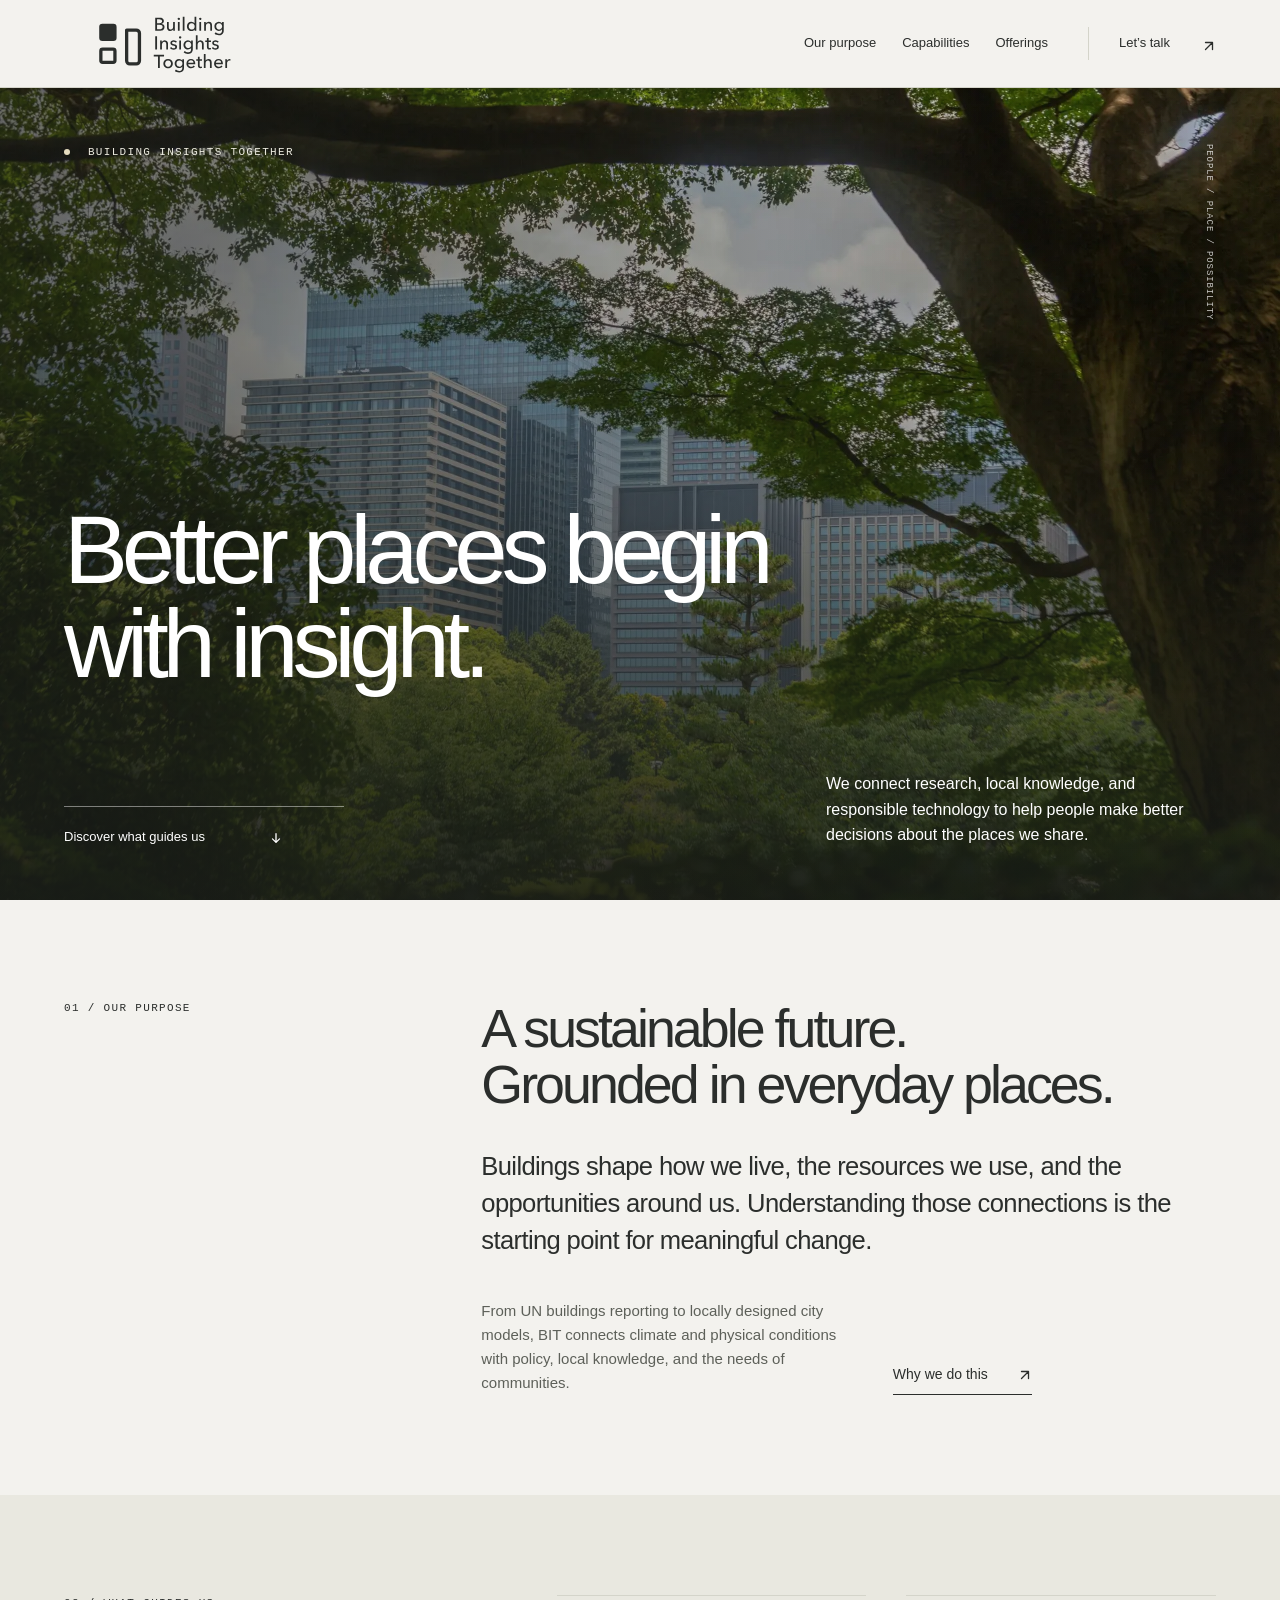
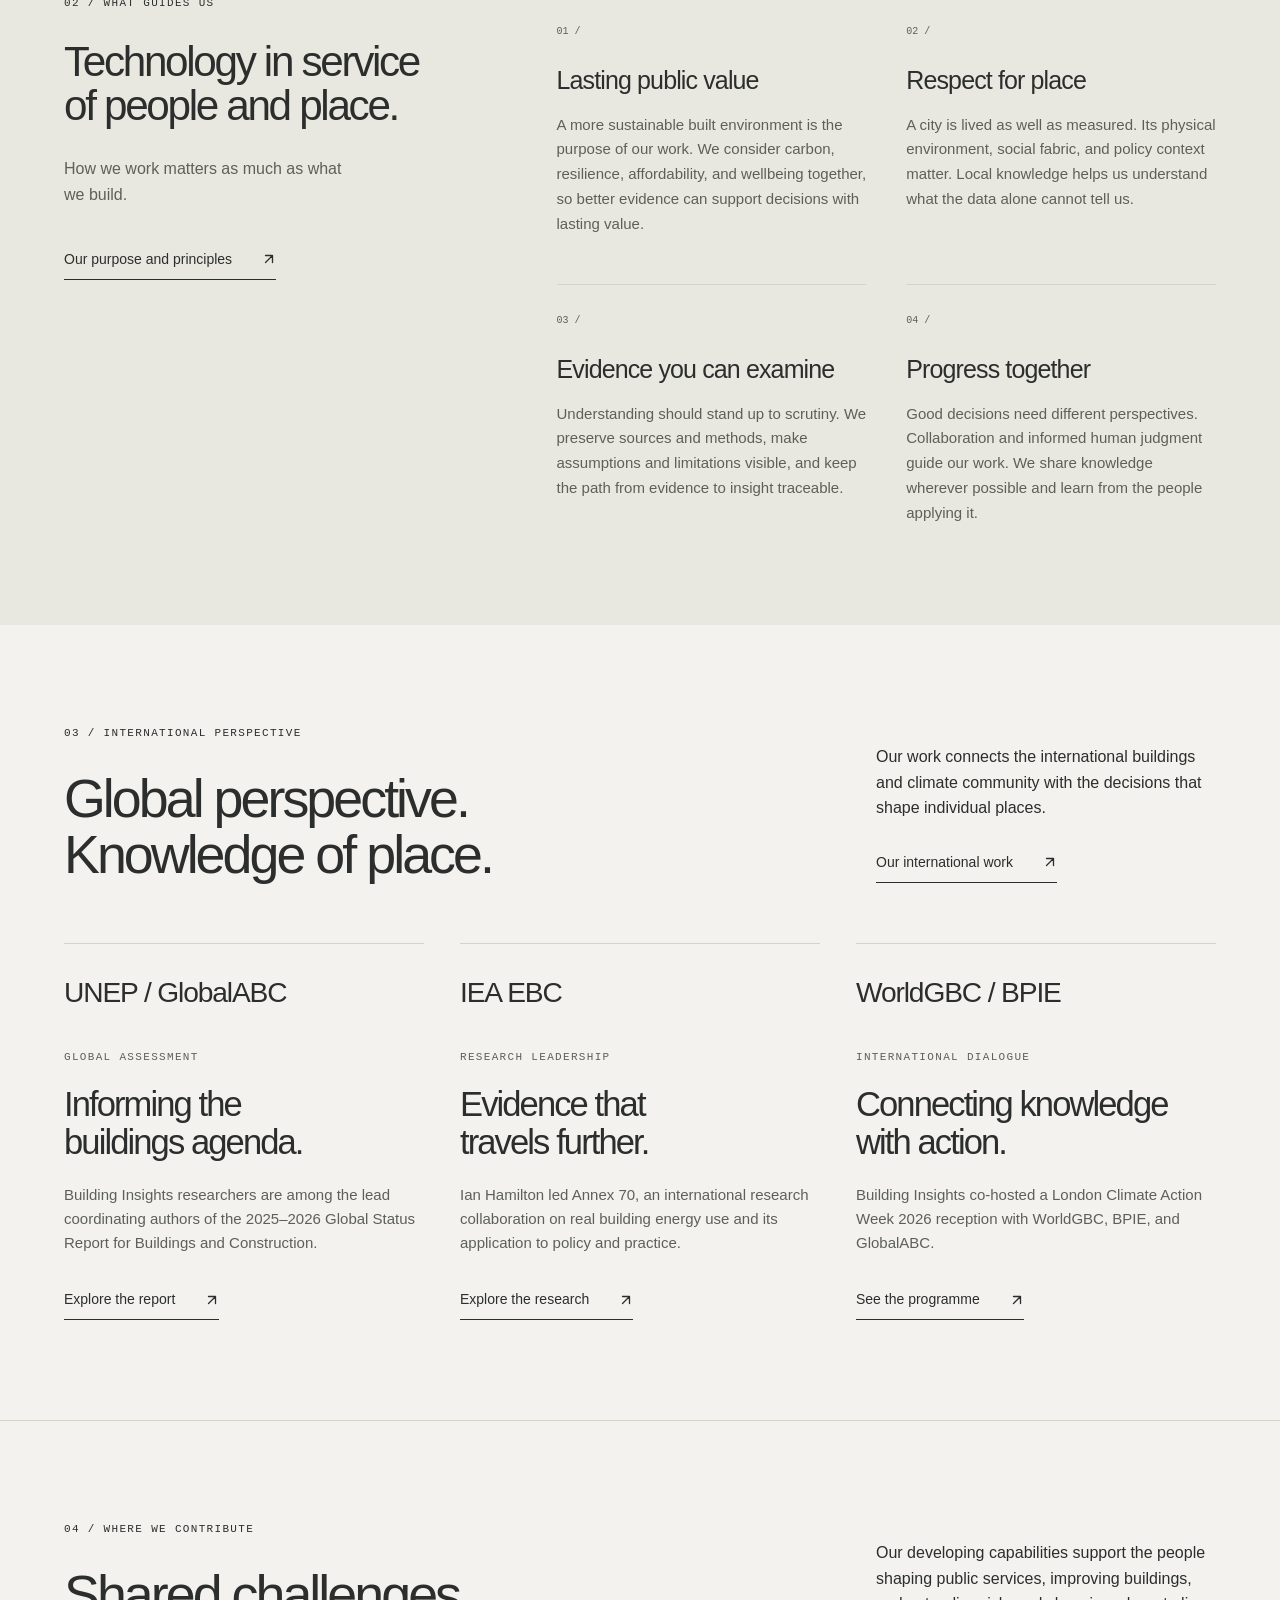
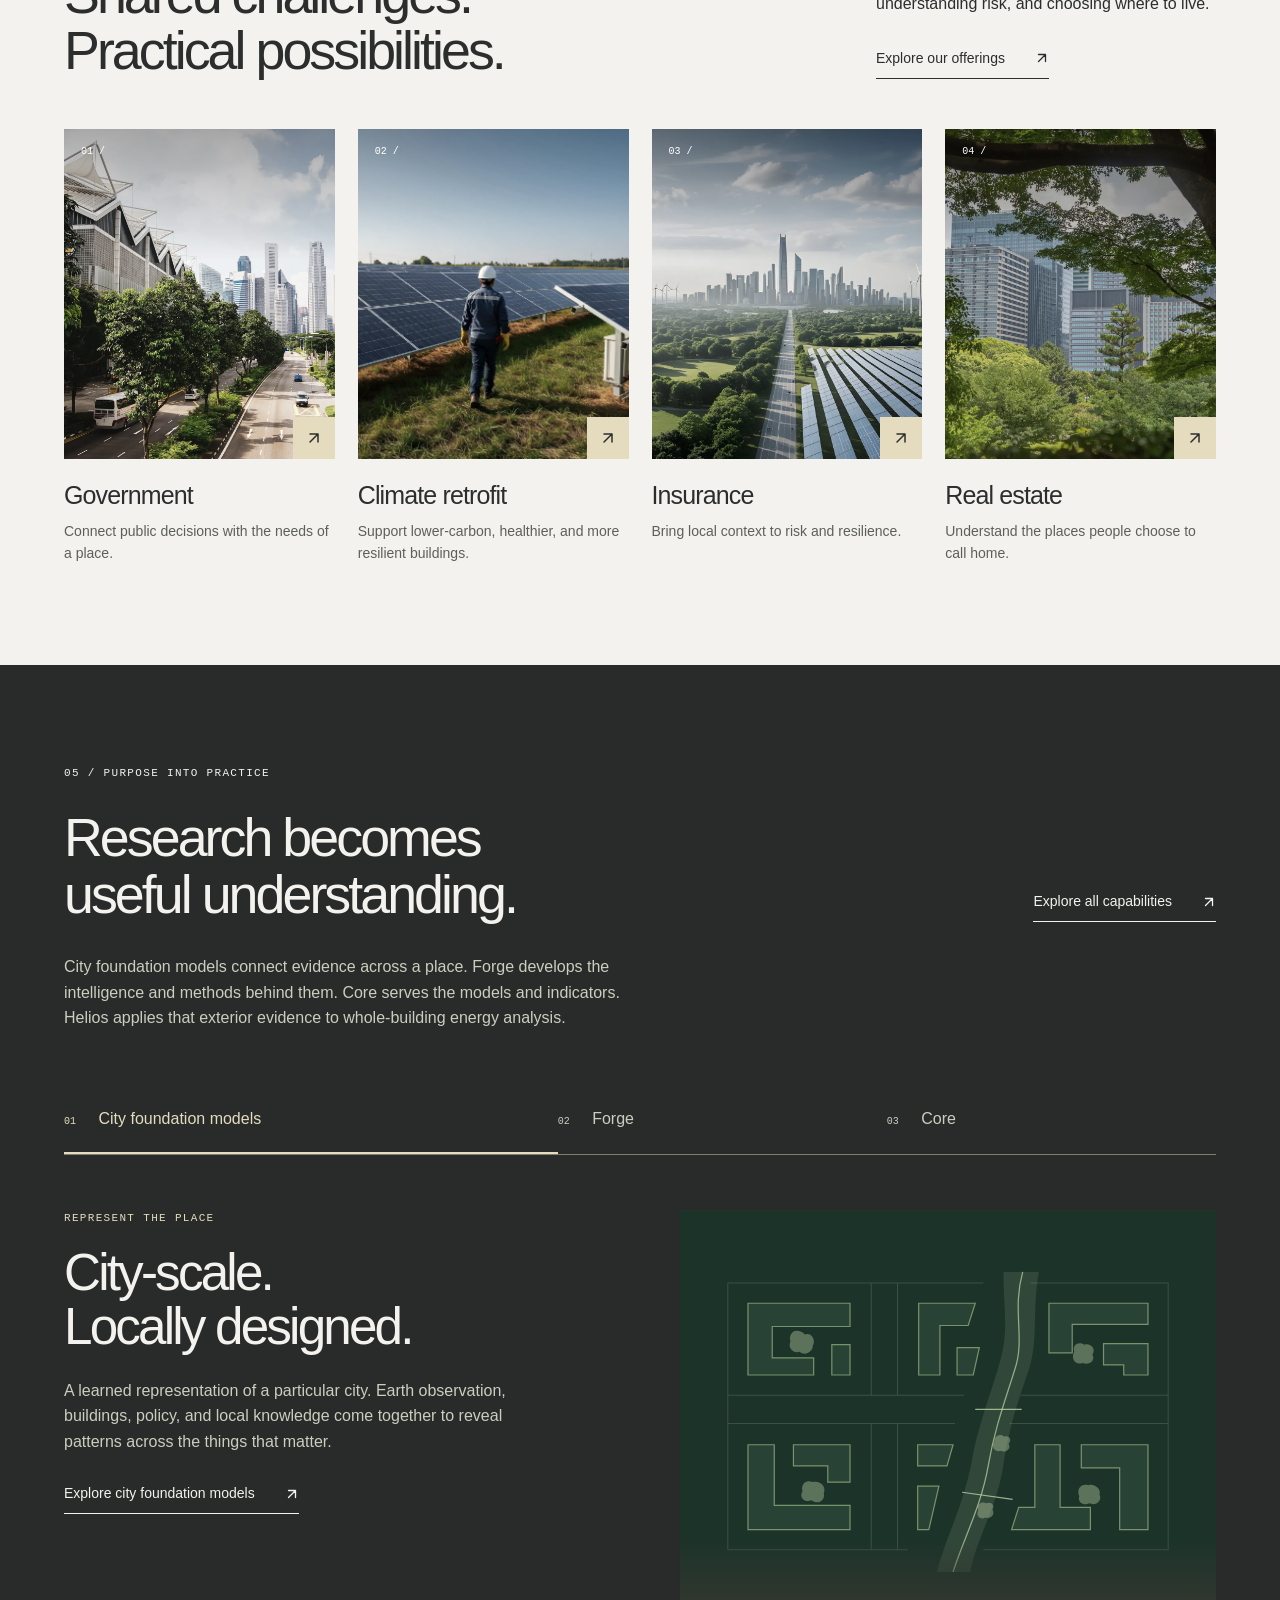
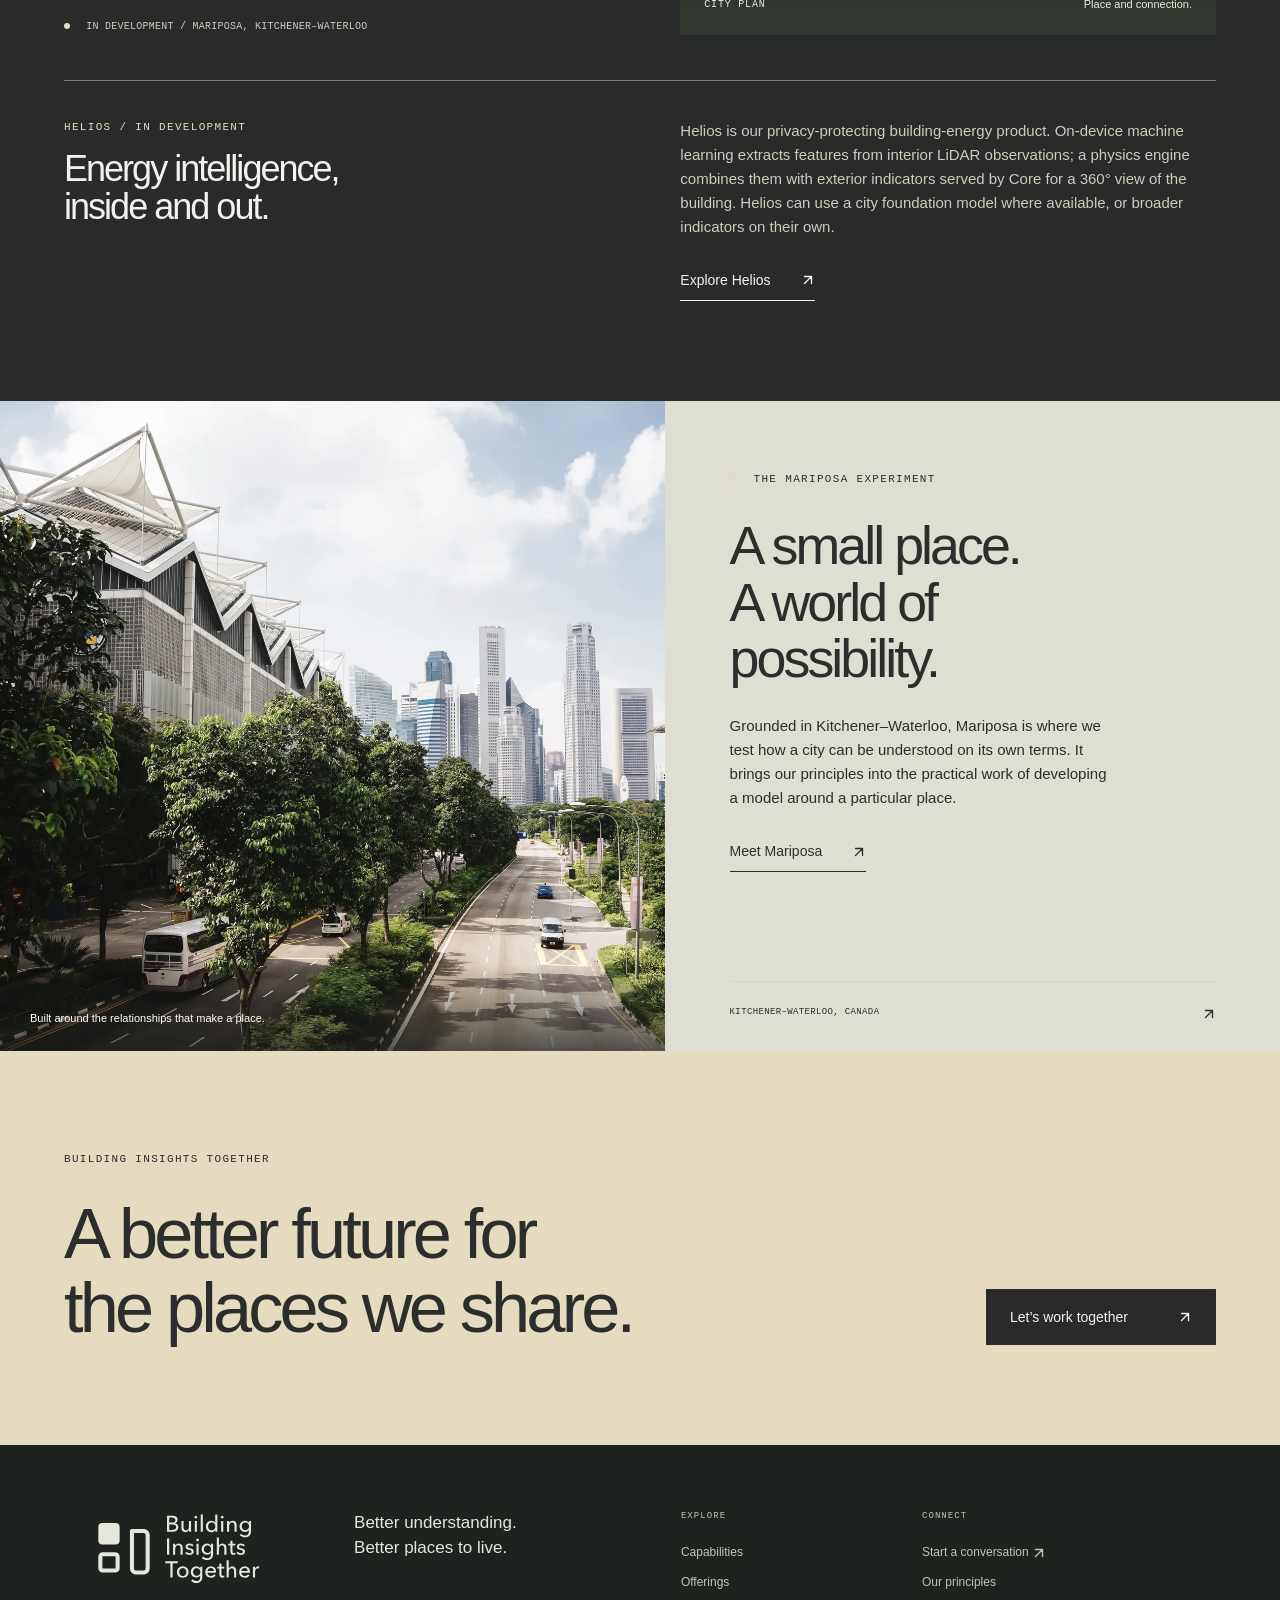
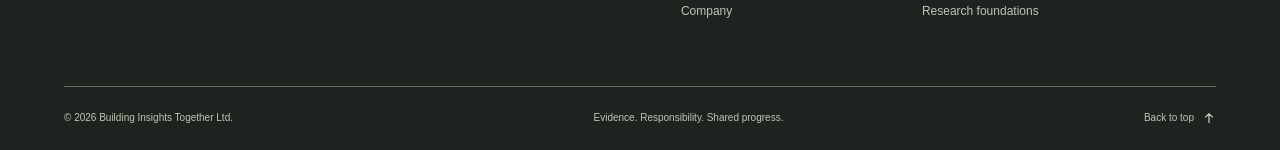
==== commit d8f07e80: "Promote static website to production" ====
--- a/index.html
+++ b/index.html
@@ -6,26 +6,26 @@
 <title>Building Insights Together — People, Place &amp; Purpose</title>
 <meta name="description" content="Building Insights Together connects global climate research, UN buildings reporting, local knowledge, and responsible technology for a sustainable built environment.">
 <meta name="theme-color" content="#282b29">
-<link rel="icon" href="/assets/icons/favicon.svg" type="image/svg+xml">
-<link rel="canonical" href="https://beta.building-insights.org/">
+<link rel="icon" href="/favicon-neighbourhood-graphite.svg" type="image/svg+xml">
+<link rel="icon" href="/assets/icons/favicon-neighbourhood-graphite-32x32.png" type="image/png" sizes="32x32">
+<link rel="apple-touch-icon" href="/assets/icons/apple-touch-icon-neighbourhood-graphite.png" sizes="180x180">
+<link rel="canonical" href="https://building-insights.org/">
 <meta property="og:title" content="Building Insights Together — People, Place &amp; Purpose">
 <meta property="og:description" content="Building Insights Together connects global climate research, UN buildings reporting, local knowledge, and responsible technology for a sustainable built environment.">
 <meta property="og:type" content="website">
-<meta property="og:url" content="https://beta.building-insights.org/">
-<meta property="og:image" content="https://beta.building-insights.org/assets/images/og-preview.png">
-<meta name="twitter:card" content="summary_large_image">
-<meta name="twitter:image" content="https://beta.building-insights.org/assets/images/og-preview.png">
-<link rel="stylesheet" href="/assets/css/site.css?v=production-graphite-1">
+<meta property="og:url" content="https://building-insights.org/">
+<meta property="og:image" content="https://building-insights.org/assets/images/og-default.png">
+<link rel="stylesheet" href="/assets/css/site.css?v=compact-arrows-1">
 <script src="/assets/js/site.js?v=hero-themes-1" defer></script>
 </head>
 <body id="top">
-<a class="skip-link" href="#main">Skip to content</a><header class="site-header"><a class="brand" href="/index.html" aria-label="Building Insights Together home"><span class="brand-signature" aria-hidden="true"></span></a><nav class="desktop-nav" aria-label="Main navigation"><a href="/about/index.html">Our purpose</a><a href="/about/index.html#governance">Principles</a><a href="/capabilities/index.html">Capabilities</a><a href="/offerings/index.html">Offerings</a></nav><a class="header-contact" href="/contact/index.html">Let’s talk <span aria-hidden="true"><svg class="site-arrow header-contact-icon" data-arrow="up-right" aria-hidden="true" focusable="false" viewBox="0 0 16 16" width="14" height="14" fill="none"><path d="M4 12 12 4M4 4h8v8" stroke="currentColor" stroke-width="1.5" stroke-linecap="round" stroke-linejoin="round"></path></svg></span></a><button class="menu-toggle" aria-controls="mobile-nav" aria-expanded="false" aria-label="Open navigation"><span></span><span></span></button><nav id="mobile-nav" class="mobile-nav" aria-label="Mobile navigation" hidden><a href="/about/index.html">Our purpose</a><a href="/about/index.html#governance">Principles</a><a href="/capabilities/index.html">Capabilities</a><a href="/offerings/index.html">Offerings</a><a href="/contact/index.html">Let’s talk <span aria-hidden="true" class="site-arrow-wrap"><svg class="site-arrow" data-arrow="up-right" viewBox="0 0 16 16" width="14" height="14" fill="none" aria-hidden="true" focusable="false"><path d="M4 12 12 4M4 4h8v8" stroke="currentColor" stroke-width="1.5" stroke-linecap="round" stroke-linejoin="round"></path></svg></span></a></nav></header><main id="main">
-<span id="content" class="anchor-alias" aria-hidden="true"></span><section class="hero" aria-labelledby="hero-title"><img class="hero-image" src="/wp-content/uploads/2026/07/sebastian-kurpiel-6XHapPuNtv0-unsplash-scaled.webp" alt="City buildings framed by a mature tree canopy" fetchpriority="high" width="2560" height="1707"><div class="hero-shade"></div>
+<a class="skip-link" href="#main">Skip to content</a><header class="site-header"><a class="brand" href="/index.html" aria-label="Building Insights Together home"><span class="brand-signature" aria-hidden="true"></span></a><nav class="desktop-nav" aria-label="Main navigation"><a href="/about/index.html">Our purpose</a><a href="/capabilities/index.html">Capabilities</a><a href="/offerings/index.html">Offerings</a></nav><a class="header-contact" href="/contact/index.html">Let’s talk <span aria-hidden="true"><svg class="site-arrow header-contact-icon" data-arrow="up-right" aria-hidden="true" focusable="false" viewBox="0 0 16 16" width="14" height="14" fill="none"><path d="M4 12 12 4M4 4h8v8" stroke="currentColor" stroke-width="1.5" stroke-linecap="round" stroke-linejoin="round"></path></svg></span></a><button class="menu-toggle" aria-controls="mobile-nav" aria-expanded="false" aria-label="Open navigation"><span></span><span></span></button><nav id="mobile-nav" class="mobile-nav" aria-label="Mobile navigation" hidden><a href="/about/index.html">Our purpose</a><a href="/capabilities/index.html">Capabilities</a><a href="/offerings/index.html">Offerings</a><a href="/contact/index.html">Let’s talk <span aria-hidden="true" class="site-arrow-wrap"><svg class="site-arrow" data-arrow="up-right" viewBox="0 0 16 16" width="14" height="14" fill="none" aria-hidden="true" focusable="false"><path d="M4 12 12 4M4 4h8v8" stroke="currentColor" stroke-width="1.5" stroke-linecap="round" stroke-linejoin="round"></path></svg></span></a></nav></header><main id="main">
+<span id="content" class="anchor-alias" aria-hidden="true"></span><section class="hero" aria-labelledby="hero-title"><img class="hero-image" src="/assets/images/city-canopy.webp" alt="City buildings framed by a mature tree canopy" fetchpriority="high" width="2560" height="1707"><div class="hero-shade"></div>
 <div class="hero-content">
 <p class="eyebrow"><span class="status-dot"></span> Building Insights Together</p>
 <h1 id="hero-title">Better places begin<br> with insight.</h1>
 <div class="hero-bottom">
-<a href="#principles" class="hero-explore">Discover what guides us <span aria-hidden="true" class="site-arrow-wrap"><svg class="site-arrow" data-arrow="down" viewBox="0 0 16 16" width="14" height="14" fill="none" aria-hidden="true" focusable="false"><path d="M8 3v10M4 9l4 4 4-4" stroke="currentColor" stroke-width="1.5" stroke-linecap="round" stroke-linejoin="round"></path></svg></span></a><p>We connect international climate research, local knowledge, and responsible technology to help people make better decisions about the places we share.</p>
+<a href="#principles" class="hero-explore">Discover what guides us <span aria-hidden="true" class="site-arrow-wrap"><svg class="site-arrow" data-arrow="down" viewBox="0 0 16 16" width="14" height="14" fill="none" aria-hidden="true" focusable="false"><path d="M8 3v10M4 9l4 4 4-4" stroke="currentColor" stroke-width="1.5" stroke-linecap="round" stroke-linejoin="round"></path></svg></span></a><p>We connect research, local knowledge, and responsible technology to help people make better decisions about the places we share.</p>
 </div>
 </div>
 <div class="hero-coordinate" aria-hidden="true">PEOPLE / PLACE / <span class="hero-theme" data-hero-theme>POSSIBILITY</span></div></section>
@@ -90,19 +90,19 @@
 </div>
 <div class="offerings-grid">
 <a class="offering-card" href="/offerings/index.html#government"><div class="offering-image">
-<img src="/wp-content/uploads/2026/05/AdobeStock_135425677-scaled.webp" alt="Tree-lined city street with buildings and public transport" loading="lazy" width="640" height="480"><span class="card-number">01 /</span><span class="card-arrow site-arrow-wrap" aria-hidden="true"><svg class="site-arrow" data-arrow="up-right" viewBox="0 0 16 16" width="14" height="14" fill="none" aria-hidden="true" focusable="false"><path d="M4 12 12 4M4 4h8v8" stroke="currentColor" stroke-width="1.5" stroke-linecap="round" stroke-linejoin="round"></path></svg></span>
+<img src="/assets/images/city-street-transit.webp" alt="Tree-lined city street with buildings and public transport" loading="lazy" width="640" height="480"><span class="card-number">01 /</span><span class="card-arrow site-arrow-wrap" aria-hidden="true"><svg class="site-arrow" data-arrow="up-right" viewBox="0 0 16 16" width="14" height="14" fill="none" aria-hidden="true" focusable="false"><path d="M4 12 12 4M4 4h8v8" stroke="currentColor" stroke-width="1.5" stroke-linecap="round" stroke-linejoin="round"></path></svg></span>
 </div>
 <h3>Government</h3>
 <p>Connect public decisions with the needs of a place.</p></a><a class="offering-card" href="/offerings/index.html#retrofit"><div class="offering-image">
-<img src="/wp-content/uploads/2026/08/AdobeStock_1533395904-scaled.webp" alt="Worker among solar panels" loading="lazy" width="640" height="480"><span class="card-number">02 /</span><span class="card-arrow site-arrow-wrap" aria-hidden="true"><svg class="site-arrow" data-arrow="up-right" viewBox="0 0 16 16" width="14" height="14" fill="none" aria-hidden="true" focusable="false"><path d="M4 12 12 4M4 4h8v8" stroke="currentColor" stroke-width="1.5" stroke-linecap="round" stroke-linejoin="round"></path></svg></span>
+<img src="/assets/images/solar-field-worker.webp" alt="Worker among solar panels" loading="lazy" width="640" height="480"><span class="card-number">02 /</span><span class="card-arrow site-arrow-wrap" aria-hidden="true"><svg class="site-arrow" data-arrow="up-right" viewBox="0 0 16 16" width="14" height="14" fill="none" aria-hidden="true" focusable="false"><path d="M4 12 12 4M4 4h8v8" stroke="currentColor" stroke-width="1.5" stroke-linecap="round" stroke-linejoin="round"></path></svg></span>
 </div>
 <h3>Climate retrofit</h3>
 <p>Support lower-carbon, healthier, and more resilient buildings.</p></a><a class="offering-card" href="/offerings/index.html#insurance"><div class="offering-image">
-<img src="/wp-content/uploads/2026/05/AdobeStock_1615242743-scaled.webp" alt="City surrounded by green space and renewable energy" loading="lazy" width="640" height="480"><span class="card-number">03 /</span><span class="card-arrow site-arrow-wrap" aria-hidden="true"><svg class="site-arrow" data-arrow="up-right" viewBox="0 0 16 16" width="14" height="14" fill="none" aria-hidden="true" focusable="false"><path d="M4 12 12 4M4 4h8v8" stroke="currentColor" stroke-width="1.5" stroke-linecap="round" stroke-linejoin="round"></path></svg></span>
+<img src="/assets/images/city-solar-landscape.webp" alt="City surrounded by green space and renewable energy" loading="lazy" width="640" height="480"><span class="card-number">03 /</span><span class="card-arrow site-arrow-wrap" aria-hidden="true"><svg class="site-arrow" data-arrow="up-right" viewBox="0 0 16 16" width="14" height="14" fill="none" aria-hidden="true" focusable="false"><path d="M4 12 12 4M4 4h8v8" stroke="currentColor" stroke-width="1.5" stroke-linecap="round" stroke-linejoin="round"></path></svg></span>
 </div>
 <h3>Insurance</h3>
 <p>Bring local context to risk and resilience.</p></a><a class="offering-card" href="/offerings/index.html#real-estate"><div class="offering-image">
-<img src="/wp-content/uploads/2026/07/sebastian-kurpiel-6XHapPuNtv0-unsplash-scaled.webp" alt="Buildings seen through a green canopy" loading="lazy" width="640" height="480"><span class="card-number">04 /</span><span class="card-arrow site-arrow-wrap" aria-hidden="true"><svg class="site-arrow" data-arrow="up-right" viewBox="0 0 16 16" width="14" height="14" fill="none" aria-hidden="true" focusable="false"><path d="M4 12 12 4M4 4h8v8" stroke="currentColor" stroke-width="1.5" stroke-linecap="round" stroke-linejoin="round"></path></svg></span>
+<img src="/assets/images/city-canopy.webp" alt="Buildings seen through a green canopy" loading="lazy" width="640" height="480"><span class="card-number">04 /</span><span class="card-arrow site-arrow-wrap" aria-hidden="true"><svg class="site-arrow" data-arrow="up-right" viewBox="0 0 16 16" width="14" height="14" fill="none" aria-hidden="true" focusable="false"><path d="M4 12 12 4M4 4h8v8" stroke="currentColor" stroke-width="1.5" stroke-linecap="round" stroke-linejoin="round"></path></svg></span>
 </div>
 <h3>Real estate</h3>
 <p>Understand the places people choose to call home.</p></a>
@@ -114,7 +114,7 @@
 </div>
 <a class="text-link" href="/capabilities/index.html">Explore all capabilities<span aria-hidden="true" class="site-arrow-wrap"><svg class="site-arrow" data-arrow="up-right" viewBox="0 0 16 16" width="14" height="14" fill="none" aria-hidden="true" focusable="false"><path d="M4 12 12 4M4 4h8v8" stroke="currentColor" stroke-width="1.5" stroke-linecap="round" stroke-linejoin="round"></path></svg></span></a>
 </div>
-<p class="section-intro">City foundation models connect evidence across a place. Forge develops the intelligence and methods behind them. Core serves the models and indicators, preserving the evidence that makes them useful and accountable.</p>
+<p class="section-intro">City foundation models connect evidence across a place. Forge develops the intelligence and methods behind them. Core serves the models and indicators. Helios applies that exterior evidence to whole-building energy analysis.</p>
 <div class="product-tabs" role="tablist" aria-label="Explore BIT products">
 <button id="tab-models" role="tab" aria-selected="true" aria-controls="panel-models" tabindex="0"><span>01</span> City foundation models</button><button id="tab-forge" role="tab" aria-selected="false" aria-controls="panel-forge" tabindex="-1"><span>02</span> Forge</button><button id="tab-core" role="tab" aria-selected="false" aria-controls="panel-core" tabindex="-1"><span>03</span> Core</button>
 </div>
@@ -126,56 +126,7 @@
 <a class="text-link" href="/capabilities/index.html#city-models">Explore city foundation models<span aria-hidden="true" class="site-arrow-wrap"><svg class="site-arrow" data-arrow="up-right" viewBox="0 0 16 16" width="14" height="14" fill="none" aria-hidden="true" focusable="false"><path d="M4 12 12 4M4 4h8v8" stroke="currentColor" stroke-width="1.5" stroke-linecap="round" stroke-linejoin="round"></path></svg></span></a><p class="product-footnote"><span class="status-dot"></span> In development / Mariposa, Kitchener–Waterloo</p>
 </div>
 <div class="city-visual" id="city-visual" aria-label="City foundation model visual">
-<figure class="city-scene city-plan-scene"><div class="city-plan-art">
-<svg xmlns="http://www.w3.org/2000/svg" viewbox="0 0 600 420" fill="none" role="img" aria-label="An abstract neighbourhood plan, with buildings, courtyards and a green corridor">
-  <rect width="600" height="420" fill="var(--diagram-bg, #1c332a)"></rect>
-
-  <!-- A deliberately abstract plan: place and connection, without simulated data. -->
-  <g stroke="var(--diagram-line, #79926b)" stroke-width="1" opacity=".32">
-    <path d="M82 72H335M82 183H316M82 211H307M82 336H260"></path>
-    <path d="M82 72V336M224 72V183M224 211V336"></path>
-    <path d="M250 72V183M250 211V336"></path>
-    <path d="M382 72H518V336H335"></path>
-    <path d="M372 183H518M361 211H518"></path>
-  </g>
-
-  <!-- Courtyard buildings sit lightly in a generous street grid. -->
-  <g fill="var(--diagram-surface, #284235)" stroke="var(--diagram-line, #79926b)" stroke-width="1.2">
-    <path d="M102 92H203V115H126V146H167V163H102Z"></path>
-    <path d="M185 133H203V163H185Z"></path>
-    <path d="M271 92H327L320 114H292V163H271Z"></path>
-    <path d="M309 136H331L325 163H309Z"></path>
-    <path d="M102 232H128V292H203V316H102Z"></path>
-    <path d="M147 232H203V269H181V253H147Z"></path>
-    <path d="M270 232H305L299 253H270Z"></path>
-    <path d="M270 273H291L281 316H270Z"></path>
-    <path d="M400 92H498V113H423V141H400Z"></path>
-    <path d="M454 132H498V163H474V153H454Z"></path>
-    <path d="M386 232H411V294H441V316H363L370 294H386Z"></path>
-    <path d="M432 232H498V316H470V255H432Z"></path>
-  </g>
-
-  <!-- An irregular public landscape connects the blocks. -->
-  <path d="M355 61C355 103 361 119 350 155C339 191 330 214 324 246C316 291 297 326 289 358L322 358C329 323 349 293 355 251C361 213 369 190 380 158C390 127 383 99 390 61Z" fill="var(--diagram-accent, #bdd1a4)" opacity=".13"></path>
-  <path d="M374 61C363 100 377 126 366 158C356 190 346 217 340 252C333 293 315 326 305 358" stroke="var(--diagram-accent, #bdd1a4)" stroke-width="1.25" opacity=".72"></path>
-
-  <!-- Soft, imperfect planting outlines add a human scale. -->
-  <g fill="var(--diagram-accent, #bdd1a4)" opacity=".4">
-    <path transform="translate(4 -6)" d="M150 126C143 123 138 129 140 136C137 142 143 148 149 146C155 151 163 145 162 140C166 134 160 126 154 129C153 127 152 127 150 126Z"></path>
-    <path d="M166 269C159 266 154 272 156 278C152 284 158 290 165 287C171 292 179 287 177 280C180 273 173 267 166 269Z"></path>
-    <path d="M435 133C428 129 423 134 425 140C421 147 427 154 433 151C441 154 446 148 443 143C447 137 441 131 435 133Z"></path>
-    <path d="M439 272C431 270 427 277 430 283C428 289 434 293 440 290C447 293 453 287 450 281C452 276 445 270 439 272Z"></path>
-    <path d="M356 224C351 220 345 224 346 229C342 234 347 240 352 238C358 241 363 235 360 231C364 227 360 222 356 224Z"></path>
-    <path d="M338 290C332 287 328 292 330 297C327 302 332 307 337 304C343 306 347 300 344 296C347 291 342 288 338 290Z"></path>
-  </g>
-
-  <!-- Two small links, rather than an all-encompassing network. -->
-  <g stroke="var(--diagram-accent, #bdd1a4)" stroke-width="1.2" opacity=".8">
-    <path d="M327 197H373M314 279L364 286"></path>
-  </g>
-</svg>
-</div>
-<figcaption><span>City plan</span><span>Conceptual neighbourhood study.</span></figcaption></figure>
+<figure class="city-scene-static city-plan-static"><img src="/assets/images/city-plan.svg" alt="Abstract neighbourhood plan with buildings, courtyards, and a green corridor" width="600" height="420" loading="lazy"><figcaption><span>City plan</span><span>Place and connection.</span></figcaption></figure>
 </div>
 </div>
 <div class="product-panel" id="panel-forge" role="tabpanel" aria-labelledby="tab-forge" tabindex="0" hidden>
@@ -225,16 +176,16 @@
 </div>
 <div class="capability-bridge">
 <div>
-<p class="eyebrow">In development / Pilot testing</p>
-<h3>Buildings, inside and out.</h3>
-</div>
-<div>
-<p>Earth observation meets an ML-powered, privacy-protective LiDAR scanning app: a more complete view of buildings, from their surroundings to their interior spaces.</p>
-<a class="text-link" href="/capabilities/index.html#building-analysis">Explore whole-building analysis<span aria-hidden="true" class="site-arrow-wrap"><svg class="site-arrow" data-arrow="up-right" viewBox="0 0 16 16" width="14" height="14" fill="none" aria-hidden="true" focusable="false"><path d="M4 12 12 4M4 4h8v8" stroke="currentColor" stroke-width="1.5" stroke-linecap="round" stroke-linejoin="round"></path></svg></span></a>
+<p class="eyebrow">Helios / In development</p>
+<h3>Energy intelligence,<br>inside and out.</h3>
+</div>
+<div>
+<p>Helios is our privacy-protecting building-energy product. On-device machine learning extracts features from interior LiDAR observations; a physics engine combines them with exterior indicators served by Core for a 360° view of the building. Helios can use a city foundation model where available, or broader indicators on their own.</p>
+<a class="text-link" href="/capabilities/index.html#helios">Explore Helios<span aria-hidden="true" class="site-arrow-wrap"><svg class="site-arrow" data-arrow="up-right" viewBox="0 0 16 16" width="14" height="14" fill="none" aria-hidden="true" focusable="false"><path d="M4 12 12 4M4 4h8v8" stroke="currentColor" stroke-width="1.5" stroke-linecap="round" stroke-linejoin="round"></path></svg></span></a>
 </div>
 </div></section>
 <section class="mariposa-feature" id="mariposa"><div class="mariposa-image">
-<img src="/wp-content/uploads/2026/05/AdobeStock_135425677-scaled.webp" alt="An urban streetscape connecting buildings, greenery, and transport" loading="lazy" width="1200" height="800"><span class="image-caption">Built around the relationships that make a place.</span>
+<img src="/assets/images/city-street-transit.webp" alt="An urban streetscape connecting buildings, greenery, and transport" loading="lazy" width="1200" height="800"><span class="image-caption">Built around the relationships that make a place.</span>
 </div>
 <div class="mariposa-copy">
 <p class="eyebrow"><span class="status-dot"></span> The Mariposa experiment</p>
--- a/assets/css/site.css
+++ b/assets/css/site.css
@@ -266,25 +266,6 @@
   flex-shrink:0
 }
 
-.brand-mark {
-  font-size:43px;
-  letter-spacing:-4px;
-  line-height:1;
-  font-weight:700
-}
-
-.brand-dot {
-  color:var(--accent)
-}
-
-.brand-name {
-  font-size:10px;
-  line-height:1.3;
-  letter-spacing:.015em;
-  border-left:1px solid var(--line);
-  padding-left:16px
-}
-
 .desktop-nav {
   display:flex;
   gap:34px;
@@ -925,10 +906,6 @@
   align-self:start
 }
 
-.footer-top .brand-name {
-  border-color:var(--footer-line)
-}
-
 .footer-top>p {
   font-size:17px;
   line-height:1.5
@@ -1028,8 +1005,8 @@
 
 .architecture-grid {
   display:grid;
-  grid-template-columns:1fr 40px 1.3fr 40px 1fr;
-  gap:28px;
+  grid-template-columns:1fr 32px 1.15fr 32px .85fr 32px 1.1fr;
+  gap:20px;
   align-items:center;
   margin-top:40px
 }
@@ -1323,13 +1300,6 @@
   .site-header {
     height:76px;
     gap:18px
-  }
-  .brand-mark {
-    font-size:36px
-  }
-  .brand-name {
-    font-size:9px;
-    padding-left:12px
   }
   .brand {
     gap:12px
@@ -1603,9 +1573,6 @@
 }
 
 @media(max-width:420px) {
-  .brand-name {
-    display:none
-  }
   .site-header {
     gap:23px
   }
@@ -1668,9 +1635,6 @@
   }
   .model-visual {
     min-height:335px
-  }
-  .footer-top .brand-name {
-    display:block
   }
   .footer-top>p {
     font-size:13px
@@ -1796,7 +1760,7 @@
 .brand-signature {
   display:block;
   width:210px;
-  height:58px;
+  height:62px;
   flex:0 0 auto;
   background:currentColor;
   -webkit-mask:url('/assets/brand/compositions/neighbourhood-signature.svg') center / contain no-repeat;
@@ -1824,6 +1788,7 @@
 }
 @media (max-width: 900px) {
   .site-header { height: 76px; }
+  .site-header .brand-signature { width:200px;height:54px }
   .desktop-nav { display: none; }
   .header-contact { border: 0; padding: 0; margin-left: auto; }
   .menu-toggle { display: block; padding-right: 0; }
@@ -1836,10 +1801,11 @@
   .principle-number { grid-row: span 2; padding-top: 4px; }
   .values-grid h3 { margin: 0 0 14px; font-size: 25px; }
   .values-grid p { grid-column: 2; }
-  .site-header .brand-signature { width:172px;height:51px }
   .brand { gap: 7px; }
   .site-header { gap: 14px; }
   .header-contact { font-size: 11px; gap: 8px; }
+  .site-header .header-contact { white-space:nowrap }
+  .site-header .brand-signature { width:172px;height:51px }
   .hero h1 { font-size: clamp(45px,9vw,60px); line-height: 1.03; }
 }
 @media (max-width: 360px) {
@@ -1850,6 +1816,25 @@
 }
 
 @media (max-width: 600px) { .hero h1 br { display: none; } }
+
+@media (max-width: 650px) {
+  .footer-top { grid-template-columns:repeat(2,minmax(0,1fr)) }
+  .footer-top > .brand,.footer-top > p { grid-column:1 / -1 }
+}
+
+/* The selected city view remains as editorial imagery. */
+.city-visual { position:relative;min-width:0;align-self:stretch;scroll-margin-top:120px }
+.city-scene-static { display:block;margin:0;position:relative;height:100%;min-height:425px;overflow:hidden }
+.city-scene-static > img { position:absolute;inset:0;width:100%;height:100%;object-fit:cover;filter:saturate(.7);object-position:48% 50% }
+.city-scene-static figcaption { display:flex;flex-wrap:wrap;justify-content:space-between;gap:9px 16px;position:absolute;bottom:0;left:0;right:0;padding:58px 24px 22px;background:linear-gradient(transparent,rgba(10,24,17,.88));color:white;font-size:11px;line-height:1.4 }
+.city-scene-static figcaption > span:first-child { font:10px/1.5 var(--mono);text-transform:uppercase;letter-spacing:.08em }
+.city-plan-static { background:var(--diagram-bg) }
+.city-plan-static > img { object-fit:cover;filter:none;object-position:center }
+.city-plan-static figcaption { background:linear-gradient(transparent,var(--diagram-bg) 72%);color:var(--dark-text) }
+@media(max-width:760px) {
+  .city-visual,.city-scene-static { min-height:430px }
+  .city-scene-static figcaption { padding:50px 20px 20px }
+}
 
 /* International research and integrated building evidence. */
 .international-section { border-bottom:1px solid var(--line) }
@@ -1972,17 +1957,6 @@
 .flow-arrow { display:flex;align-items:center;justify-content:center;min-height:24px }
 .architecture-arrow { display:inline-flex;align-items:center;justify-content:center;line-height:1 }
 .architecture-arrow .site-arrow,.evidence-join .site-arrow { width:18px;height:18px }
+.architecture-arrow-bidirectional .site-arrow { width:26px;height:18px }
 .anchor-nav a,.footer-bottom > a { display:inline-flex;align-items:center;gap:8px }
 @media(max-width:900px) { .header-contact .site-arrow { width:12px;height:12px } }
-
-/* The production city-model image is the City plan artwork. */
-.city-visual { position:relative;min-width:0;align-self:stretch;scroll-margin-top:120px }
-.city-scene { display:block;position:relative;height:100%;min-height:425px;margin:0;overflow:hidden }
-.city-plan-art { position:absolute;inset:0;display:grid;align-items:center;background:var(--diagram-bg) }
-.city-plan-art > svg { display:block;width:100%;height:100%;max-height:100% }
-.city-scene figcaption { display:flex;flex-wrap:wrap;justify-content:space-between;gap:9px 16px;position:absolute;right:0;bottom:0;left:0;padding:40px 24px 22px;background:linear-gradient(transparent,var(--diagram-bg) 65%);color:var(--dark-text);font-size:11px;line-height:1.4 }
-.city-scene figcaption > span:first-child { font:10px/1.5 var(--mono);text-transform:uppercase;letter-spacing:.08em }
-@media(max-width:760px) {
-  .city-visual,.city-scene { min-height:430px }
-  .city-scene figcaption { padding:40px 20px 20px }
-}
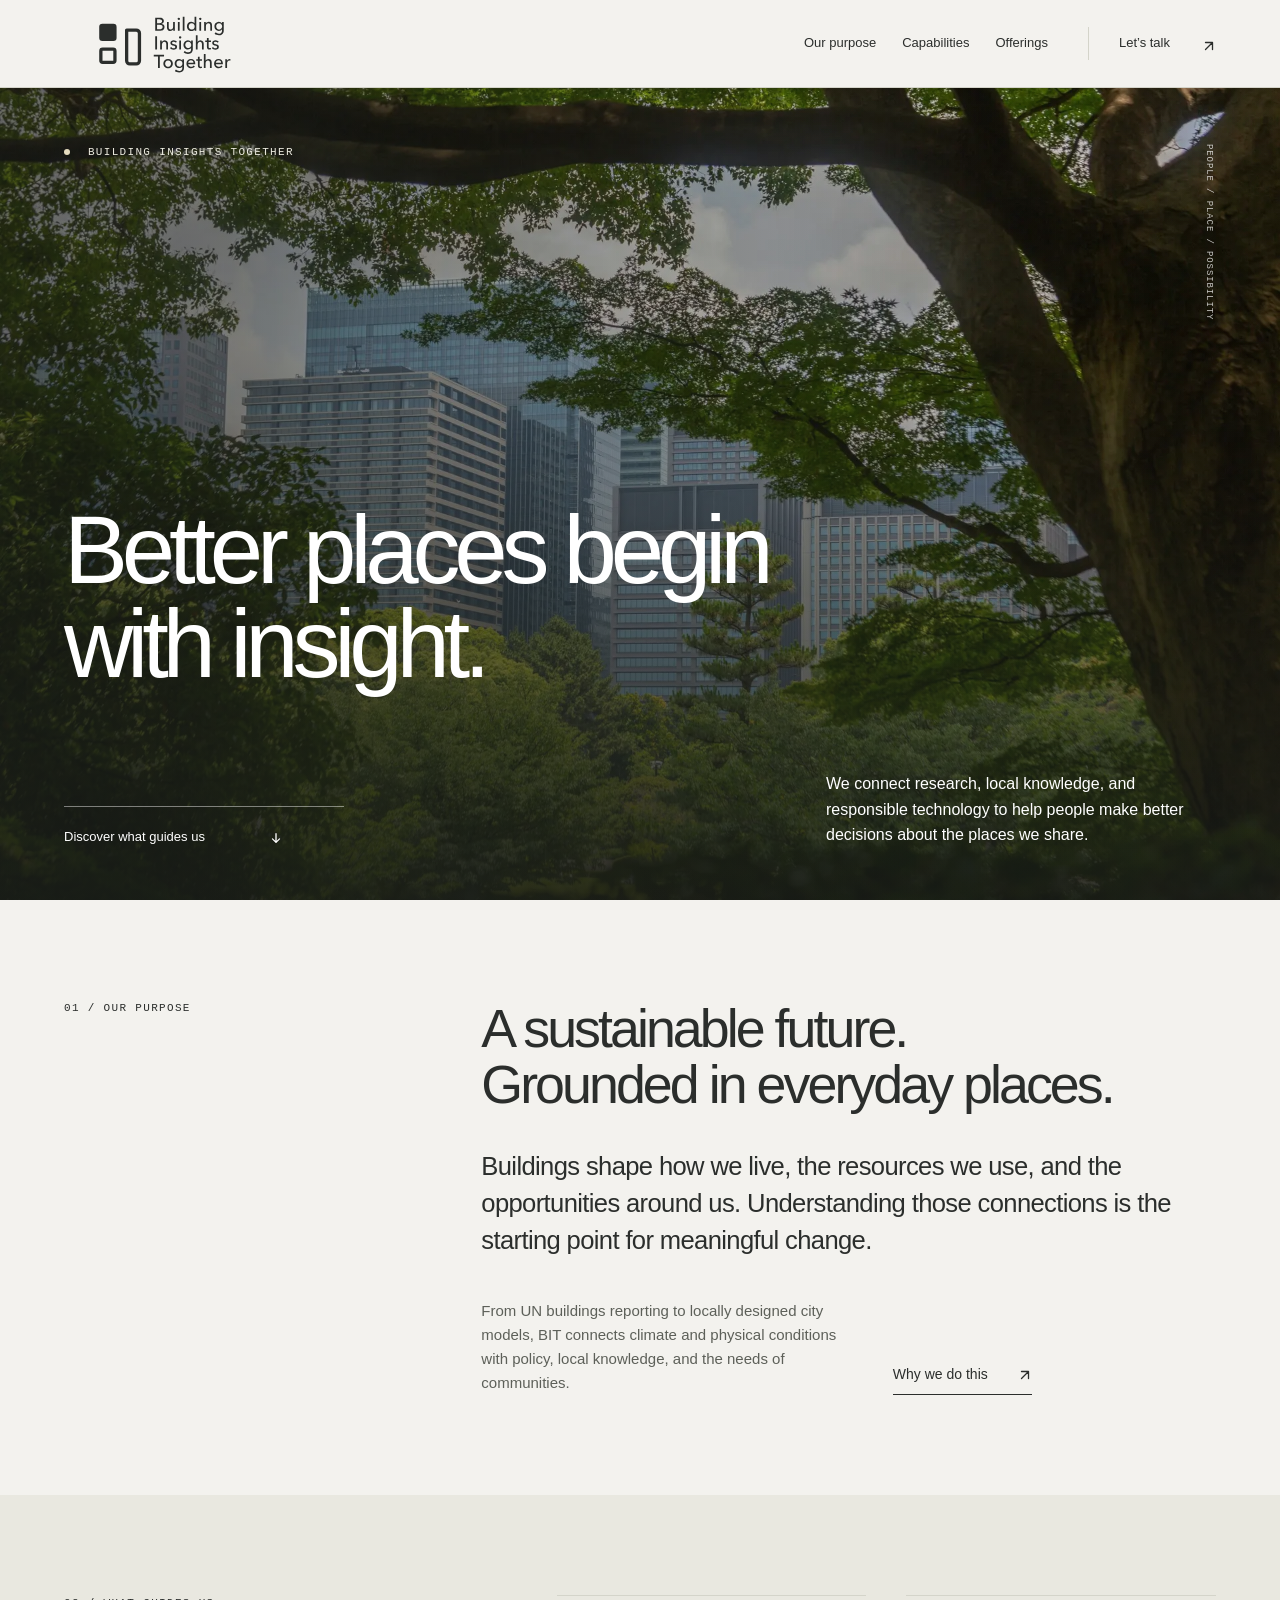
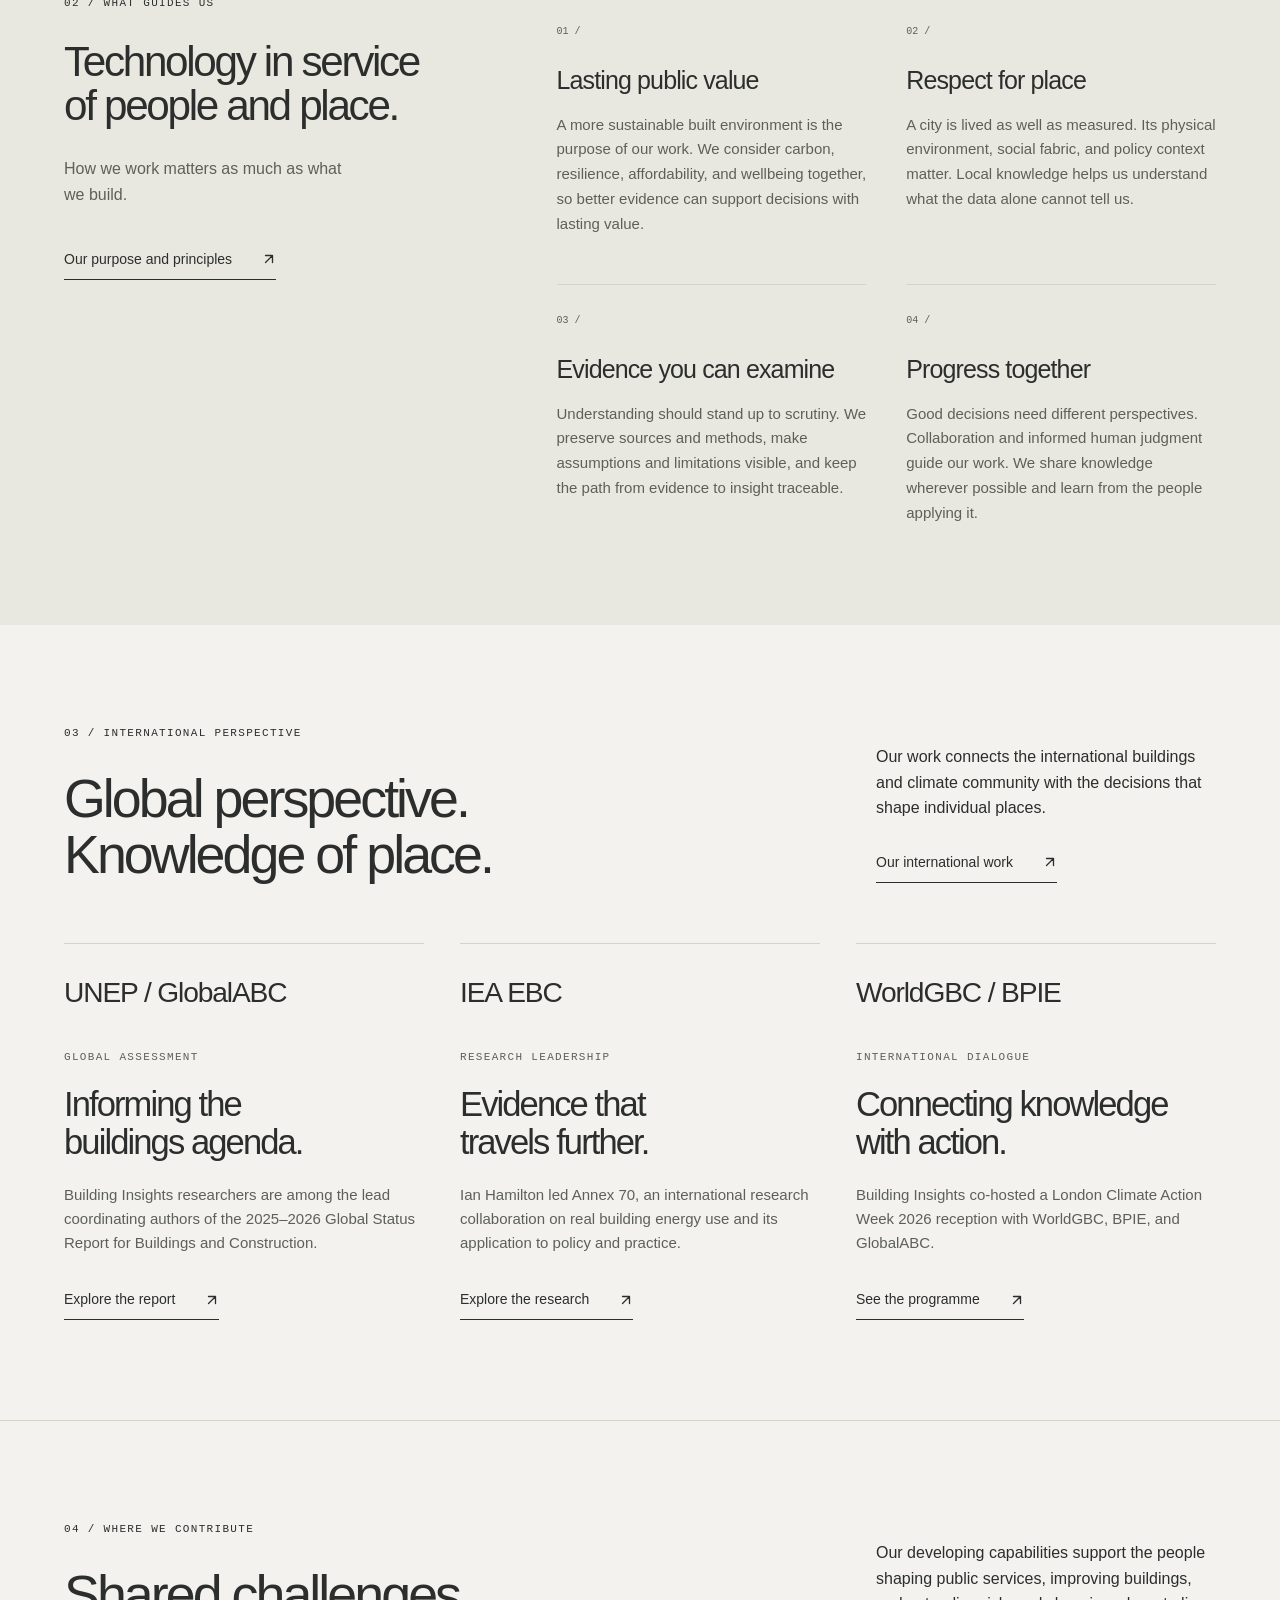
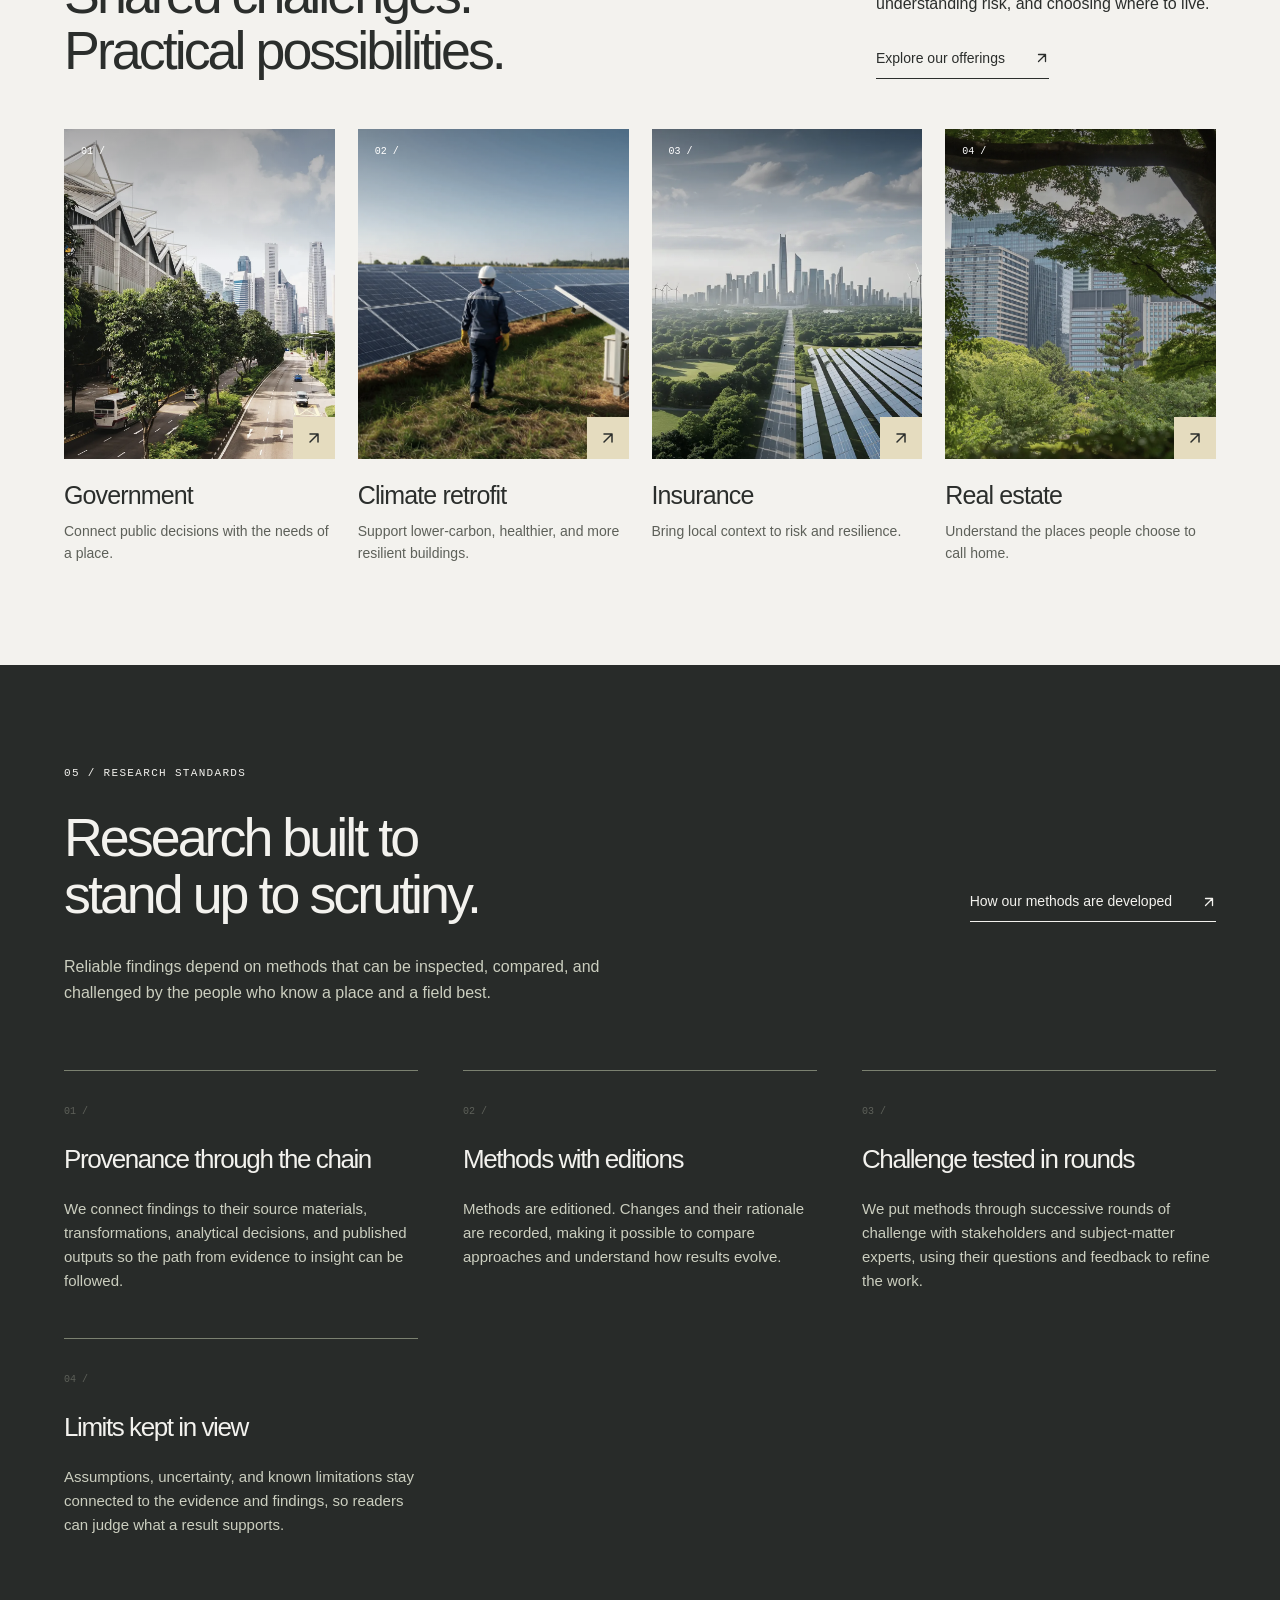
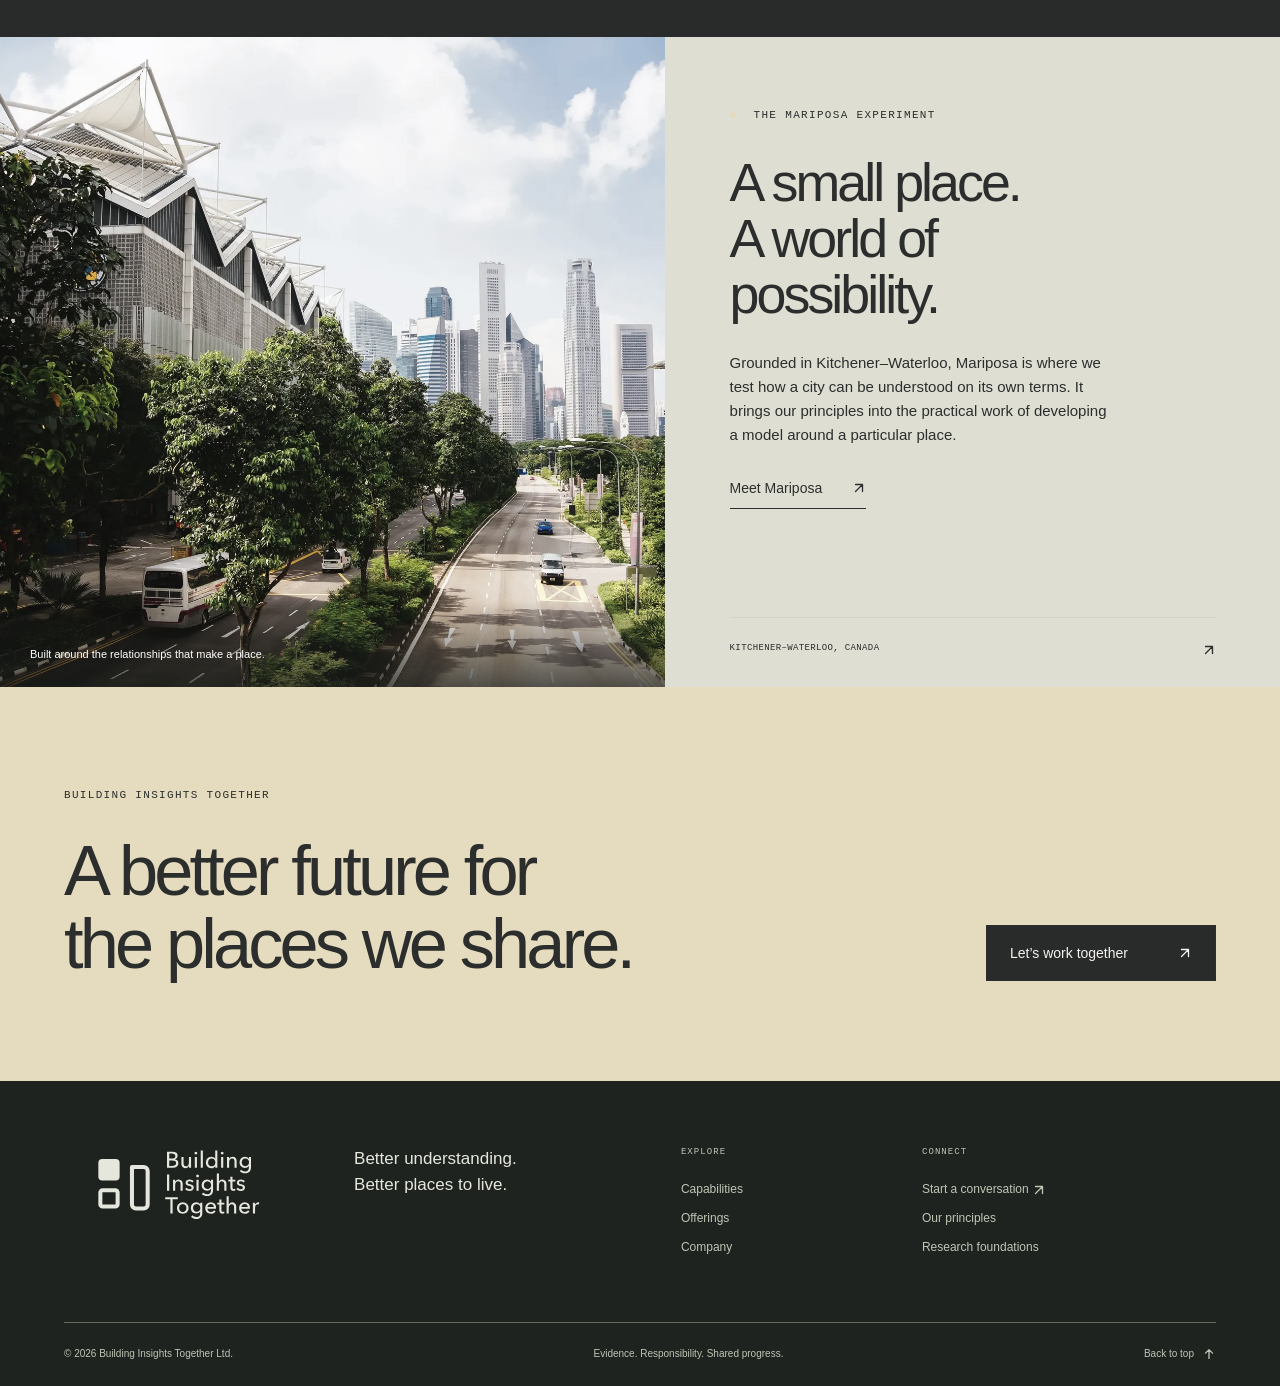
==== commit 9302b259: "Lead website with research reliability" ====
--- a/index.html
+++ b/index.html
@@ -6,16 +6,19 @@
 <title>Building Insights Together — People, Place &amp; Purpose</title>
 <meta name="description" content="Building Insights Together connects global climate research, UN buildings reporting, local knowledge, and responsible technology for a sustainable built environment.">
 <meta name="theme-color" content="#282b29">
-<link rel="icon" href="/favicon-neighbourhood-graphite.svg" type="image/svg+xml">
-<link rel="icon" href="/assets/icons/favicon-neighbourhood-graphite-32x32.png" type="image/png" sizes="32x32">
-<link rel="apple-touch-icon" href="/assets/icons/apple-touch-icon-neighbourhood-graphite.png" sizes="180x180">
+<link rel="icon" href="/favicon.ico?v=2" sizes="16x16 32x32 48x48">
+<link rel="icon" href="/assets/icons/favicon-graphite-v2.svg" type="image/svg+xml" sizes="any">
+<link rel="icon" href="/assets/icons/favicon-graphite-v2-32x32.png" type="image/png" sizes="32x32">
+<link rel="apple-touch-icon" href="/apple-touch-icon.png?v=2" sizes="180x180">
 <link rel="canonical" href="https://building-insights.org/">
 <meta property="og:title" content="Building Insights Together — People, Place &amp; Purpose">
 <meta property="og:description" content="Building Insights Together connects global climate research, UN buildings reporting, local knowledge, and responsible technology for a sustainable built environment.">
 <meta property="og:type" content="website">
 <meta property="og:url" content="https://building-insights.org/">
-<meta property="og:image" content="https://building-insights.org/assets/images/og-default.png">
-<link rel="stylesheet" href="/assets/css/site.css?v=compact-arrows-1">
+<meta property="og:image" content="https://building-insights.org/assets/images/og-preview.png">
+<meta name="twitter:card" content="summary_large_image">
+<meta name="twitter:image" content="https://building-insights.org/assets/images/og-preview.png">
+<link rel="stylesheet" href="/assets/css/site.css?v=production-graphite-1">
 <script src="/assets/js/site.js?v=hero-themes-1" defer></script>
 </head>
 <body id="top">
@@ -109,80 +112,17 @@
 </div></section>
 <section class="capabilities section-pad section-dark" id="capabilities"><span id="products" class="anchor-alias" aria-hidden="true"></span><div class="section-heading">
 <div>
-<p class="eyebrow">05 / Purpose into practice</p>
-<h2>Research becomes<br>useful understanding.</h2>
+<p class="eyebrow">05 / Research standards</p>
+<h2>Research built to<br>stand up to scrutiny.</h2>
 </div>
-<a class="text-link" href="/capabilities/index.html">Explore all capabilities<span aria-hidden="true" class="site-arrow-wrap"><svg class="site-arrow" data-arrow="up-right" viewBox="0 0 16 16" width="14" height="14" fill="none" aria-hidden="true" focusable="false"><path d="M4 12 12 4M4 4h8v8" stroke="currentColor" stroke-width="1.5" stroke-linecap="round" stroke-linejoin="round"></path></svg></span></a>
+<a class="text-link" href="/capabilities/index.html#research-standards">How our methods are developed<span aria-hidden="true" class="site-arrow-wrap"><svg class="site-arrow" data-arrow="up-right" viewBox="0 0 16 16" width="14" height="14" fill="none" aria-hidden="true" focusable="false"><path d="M4 12 12 4M4 4h8v8" stroke="currentColor" stroke-width="1.5" stroke-linecap="round" stroke-linejoin="round"></path></svg></span></a>
 </div>
-<p class="section-intro">City foundation models connect evidence across a place. Forge develops the intelligence and methods behind them. Core serves the models and indicators. Helios applies that exterior evidence to whole-building energy analysis.</p>
-<div class="product-tabs" role="tablist" aria-label="Explore BIT products">
-<button id="tab-models" role="tab" aria-selected="true" aria-controls="panel-models" tabindex="0"><span>01</span> City foundation models</button><button id="tab-forge" role="tab" aria-selected="false" aria-controls="panel-forge" tabindex="-1"><span>02</span> Forge</button><button id="tab-core" role="tab" aria-selected="false" aria-controls="panel-core" tabindex="-1"><span>03</span> Core</button>
-</div>
-<div class="product-panel" id="panel-models" role="tabpanel" aria-labelledby="tab-models" tabindex="0">
-<div class="product-copy">
-<p class="eyebrow">Represent the place</p>
-<h3>City-scale.<br>Locally designed.</h3>
-<p>A learned representation of a particular city. Earth observation, buildings, policy, and local knowledge come together to reveal patterns across the things that matter.</p>
-<a class="text-link" href="/capabilities/index.html#city-models">Explore city foundation models<span aria-hidden="true" class="site-arrow-wrap"><svg class="site-arrow" data-arrow="up-right" viewBox="0 0 16 16" width="14" height="14" fill="none" aria-hidden="true" focusable="false"><path d="M4 12 12 4M4 4h8v8" stroke="currentColor" stroke-width="1.5" stroke-linecap="round" stroke-linejoin="round"></path></svg></span></a><p class="product-footnote"><span class="status-dot"></span> In development / Mariposa, Kitchener–Waterloo</p>
-</div>
-<div class="city-visual" id="city-visual" aria-label="City foundation model visual">
-<figure class="city-scene-static city-plan-static"><img src="/assets/images/city-plan.svg" alt="Abstract neighbourhood plan with buildings, courtyards, and a green corridor" width="600" height="420" loading="lazy"><figcaption><span>City plan</span><span>Place and connection.</span></figcaption></figure>
-</div>
-</div>
-<div class="product-panel" id="panel-forge" role="tabpanel" aria-labelledby="tab-forge" tabindex="0" hidden>
-<div class="product-copy">
-<p class="eyebrow">Develop the intelligence</p>
-<h3>Better methods.<br>Better models.</h3>
-<p>Forge is our internal knowledge and development system. It brings agents, evidence, analytical methods, and accumulated experience into the work of building and improving city foundation models.</p>
-<a class="text-link" href="/capabilities/index.html#forge">Explore Forge<span aria-hidden="true" class="site-arrow-wrap"><svg class="site-arrow" data-arrow="up-right" viewBox="0 0 16 16" width="14" height="14" fill="none" aria-hidden="true" focusable="false"><path d="M4 12 12 4M4 4h8v8" stroke="currentColor" stroke-width="1.5" stroke-linecap="round" stroke-linejoin="round"></path></svg></span></a><p class="product-footnote">Research and development / Guided by expertise</p>
-</div>
-<div class="system-visual">
-<div class="visual-caption">
-<span>FORGE</span><span>THE DEVELOPMENT SYSTEM</span>
-</div>
-<div class="system-step">
-<span>01</span><div>Assemble the evidence<small>Sources · Local knowledge · Research</small>
-</div>
-</div>
-<span class="flow-arrow site-arrow-wrap" aria-hidden="true"><svg class="site-arrow" data-arrow="down" viewBox="0 0 16 16" width="14" height="14" fill="none" aria-hidden="true" focusable="false"><path d="M8 3v10M4 9l4 4 4-4" stroke="currentColor" stroke-width="1.5" stroke-linecap="round" stroke-linejoin="round"></path></svg></span><div class="system-step">
-<span>02</span><div>Develop and evaluate<small>Agents · Methods · Analyst review</small>
-</div>
-</div>
-<span class="flow-arrow site-arrow-wrap" aria-hidden="true"><svg class="site-arrow" data-arrow="down" viewBox="0 0 16 16" width="14" height="14" fill="none" aria-hidden="true" focusable="false"><path d="M8 3v10M4 9l4 4 4-4" stroke="currentColor" stroke-width="1.5" stroke-linecap="round" stroke-linejoin="round"></path></svg></span><div class="system-step">
-<span>03</span><div>Build the next model<small>Tested methods · Accumulated learning</small>
-</div>
-</div>
-</div>
-</div>
-<div class="product-panel" id="panel-core" role="tabpanel" aria-labelledby="tab-core" tabindex="0" hidden>
-<div class="product-copy">
-<p class="eyebrow">Put intelligence to work</p>
-<h3>Insight you can<br>trace to its source.</h3>
-<p>Core is the operational interface for city foundation models and our global and country-level indicators. It preserves the evidence behind the analysis, with traceable updates and analysts in the loop.</p>
-<a class="text-link" href="/capabilities/index.html#core">Explore Core<span aria-hidden="true" class="site-arrow-wrap"><svg class="site-arrow" data-arrow="up-right" viewBox="0 0 16 16" width="14" height="14" fill="none" aria-hidden="true" focusable="false"><path d="M4 12 12 4M4 4h8v8" stroke="currentColor" stroke-width="1.5" stroke-linecap="round" stroke-linejoin="round"></path></svg></span></a><p class="product-footnote">Model access / Evidence preserved</p>
-</div>
-<div class="system-visual core-visual">
-<div class="visual-caption">
-<span>CORE</span><span>THE OPERATIONAL INTERFACE</span>
-</div>
-<div class="core-stack">
-<div>City models &amp; indicators</div>
-<div>Analysis &amp; interpretation</div>
-<div>Methods &amp; version history</div>
-<div>Underlying evidence</div>
-</div>
-<p class="visual-bottom">Lineage · Provenance · Reproducibility</p>
-</div>
-</div>
-<div class="capability-bridge">
-<div>
-<p class="eyebrow">Helios / In development</p>
-<h3>Energy intelligence,<br>inside and out.</h3>
-</div>
-<div>
-<p>Helios is our privacy-protecting building-energy product. On-device machine learning extracts features from interior LiDAR observations; a physics engine combines them with exterior indicators served by Core for a 360° view of the building. Helios can use a city foundation model where available, or broader indicators on their own.</p>
-<a class="text-link" href="/capabilities/index.html#helios">Explore Helios<span aria-hidden="true" class="site-arrow-wrap"><svg class="site-arrow" data-arrow="up-right" viewBox="0 0 16 16" width="14" height="14" fill="none" aria-hidden="true" focusable="false"><path d="M4 12 12 4M4 4h8v8" stroke="currentColor" stroke-width="1.5" stroke-linecap="round" stroke-linejoin="round"></path></svg></span></a>
-</div>
+<p class="section-intro">Reliable findings depend on methods that can be inspected, compared, and challenged by the people who know a place and a field best.</p>
+<div class="editorial-grid">
+<article><span class="principle-number">01 /</span><h3>Provenance through the chain</h3><p>We connect findings to their source materials, transformations, analytical decisions, and published outputs so the path from evidence to insight can be followed.</p></article>
+<article><span class="principle-number">02 /</span><h3>Methods with editions</h3><p>Methods are editioned. Changes and their rationale are recorded, making it possible to compare approaches and understand how results evolve.</p></article>
+<article><span class="principle-number">03 /</span><h3>Challenge tested in rounds</h3><p>We put methods through successive rounds of challenge with stakeholders and subject-matter experts, using their questions and feedback to refine the work.</p></article>
+<article><span class="principle-number">04 /</span><h3>Limits kept in view</h3><p>Assumptions, uncertainty, and known limitations stay connected to the evidence and findings, so readers can judge what a result supports.</p></article>
 </div></section>
 <section class="mariposa-feature" id="mariposa"><div class="mariposa-image">
 <img src="/assets/images/city-street-transit.webp" alt="An urban streetscape connecting buildings, greenery, and transport" loading="lazy" width="1200" height="800"><span class="image-caption">Built around the relationships that make a place.</span>
--- a/assets/css/site.css
+++ b/assets/css/site.css
@@ -1101,6 +1101,16 @@
   filter:saturate(.7)
 }
 
+.mariposa-map-link {
+  display:block;
+  min-width:0
+}
+
+.mariposa-map-link>img {
+  width:100%;
+  height:auto
+}
+
 .feature-row .eyebrow {
   margin-bottom:25px
 }
@@ -1132,55 +1142,66 @@
   object-fit:cover
 }
 
-.inquiry-form {
-  max-width:760px;
+.contact-page {
+  background:var(--forest)
+}
+
+.contact-minimal {
+  min-height:calc(100svh - 88px);
+  display:flex;
+  flex-direction:column;
+  justify-content:space-between;
+  gap:100px;
+  background:var(--forest);
+  color:var(--paper)
+}
+
+.contact-minimal>.eyebrow {
+  color:var(--dark-muted)
+}
+
+.contact-minimal h1 {
   width:100%
 }
 
-.inquiry-form label {
-  display:block;
-  font-size:13px;
-  margin:0 0 8px
-}
-
-.inquiry-form input,.inquiry-form select,.inquiry-form textarea {
-  display:block;
-  border:1px solid var(--muted);
-  background:transparent;
-  border-radius:0;
+.contact-email {
+  display:flex;
+  align-items:flex-end;
+  justify-content:space-between;
+  gap:24px;
   width:100%;
-  padding:12px 14px;
-  color:var(--ink);
-  margin-bottom:25px
-}
-
-.inquiry-form textarea {
-  min-height:160px;
-  resize:vertical
-}
-
-.form-row {
-  display:grid;
-  grid-template-columns:1fr 1fr;
-  gap:20px
-}
-
-.form-status {
-  margin-top:20px;
-  font-size:14px
-}
-
-.contact-details {
-  margin-top:35px
-}
-
-.contact-details a {
+  padding-bottom:20px;
+  border-bottom:1px solid var(--dark-line);
+  color:var(--paper);
+  font-size:clamp(21px,5.2vw,82px);
+  line-height:1.02;
+  letter-spacing:-.055em;
+  transition:color .2s,border-color .2s
+}
+
+.contact-email>span:first-child {
+  min-width:0;
   overflow-wrap:anywhere
 }
 
-.inquiry-form button:disabled {
-  cursor:not-allowed;
-  opacity:.5
+.contact-email .site-arrow-wrap {
+  display:flex;
+  flex:0 0 auto;
+  padding-bottom:.04em
+}
+
+.contact-email .site-arrow {
+  width:clamp(36px,5vw,76px);
+  height:clamp(36px,5vw,76px)
+}
+
+.contact-email:hover {
+  color:var(--leaf);
+  border-color:var(--diagram-accent)
+}
+
+.contact-email:focus-visible {
+  outline-color:var(--leaf)
 }
 
 .page-hero+.image-wide {
@@ -1566,9 +1587,18 @@
     gap:18px 30px;
     font-size:12px
   }
-  .form-row {
-    grid-template-columns:1fr;
-    gap:0
+  .contact-minimal {
+    min-height:calc(100svh - 76px);
+    gap:80px
+  }
+  .contact-email {
+    gap:14px;
+    padding-bottom:16px;
+    font-size:clamp(21px,6.1vw,30px)
+  }
+  .contact-email .site-arrow {
+    width:32px;
+    height:32px
   }
 }
 
@@ -1686,20 +1716,6 @@
 
 .editorial-grid .text-link {
   margin-top:22px
-}
-
-.contact-details {
-  margin-bottom:32px
-}
-
-.contact-details+.image-wide {
-  height:240px;
-  filter:saturate(.6)
-}
-
-.inquiry-form .small-note[role=status] {
-  margin-top:20px;
-  max-width:50ch
 }
 
 .section-dark .editorial-grid article {
@@ -1960,3 +1976,15 @@
 .architecture-arrow-bidirectional .site-arrow { width:26px;height:18px }
 .anchor-nav a,.footer-bottom > a { display:inline-flex;align-items:center;gap:8px }
 @media(max-width:900px) { .header-contact .site-arrow { width:12px;height:12px } }
+
+/* The production city-model image is the City plan artwork. */
+.city-visual { position:relative;min-width:0;align-self:stretch;scroll-margin-top:120px }
+.city-scene { display:block;position:relative;height:100%;min-height:425px;margin:0;overflow:hidden }
+.city-plan-art { position:absolute;inset:0;display:grid;align-items:center;background:var(--diagram-bg) }
+.city-plan-art > svg { display:block;width:100%;height:100%;max-height:100% }
+.city-scene figcaption { display:flex;flex-wrap:wrap;justify-content:space-between;gap:9px 16px;position:absolute;right:0;bottom:0;left:0;padding:40px 24px 22px;background:linear-gradient(transparent,var(--diagram-bg) 65%);color:var(--dark-text);font-size:11px;line-height:1.4 }
+.city-scene figcaption > span:first-child { font:10px/1.5 var(--mono);text-transform:uppercase;letter-spacing:.08em }
+@media(max-width:760px) {
+  .city-visual,.city-scene { min-height:430px }
+  .city-scene figcaption { padding:40px 20px 20px }
+}
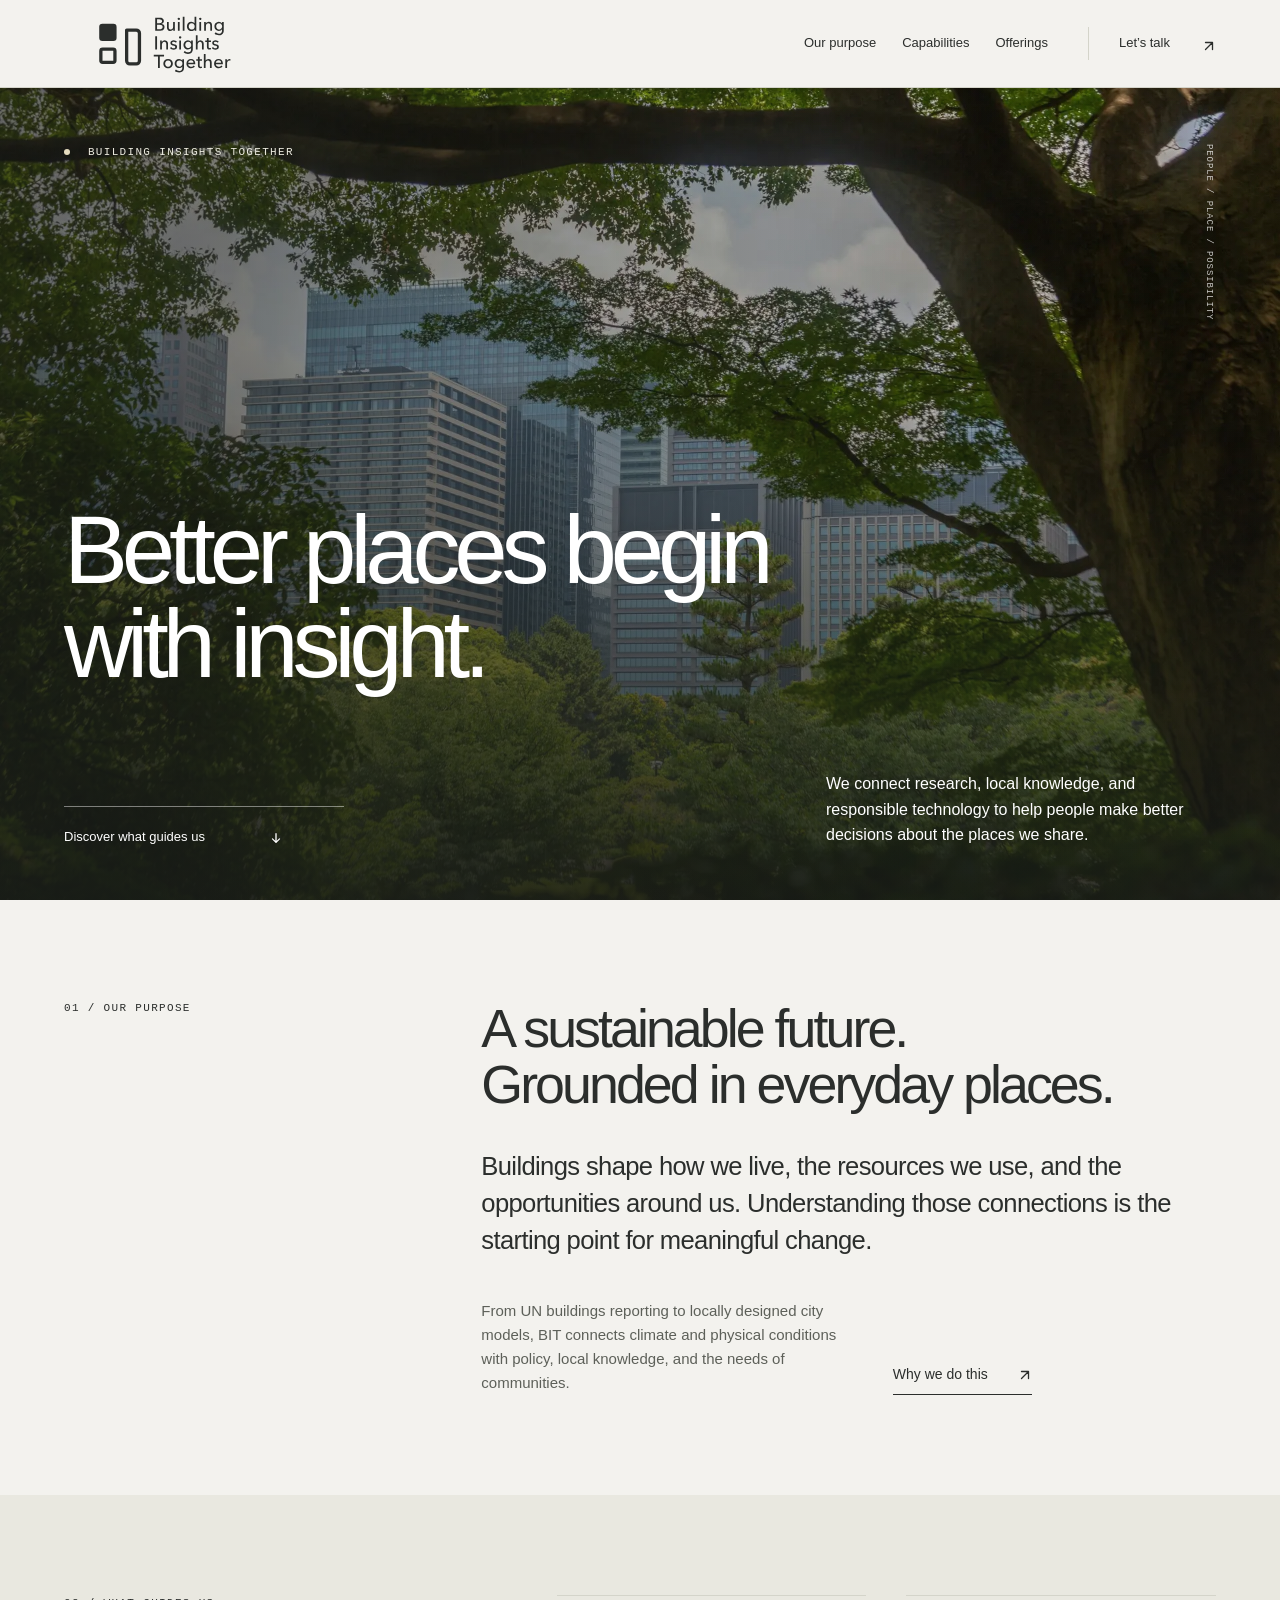
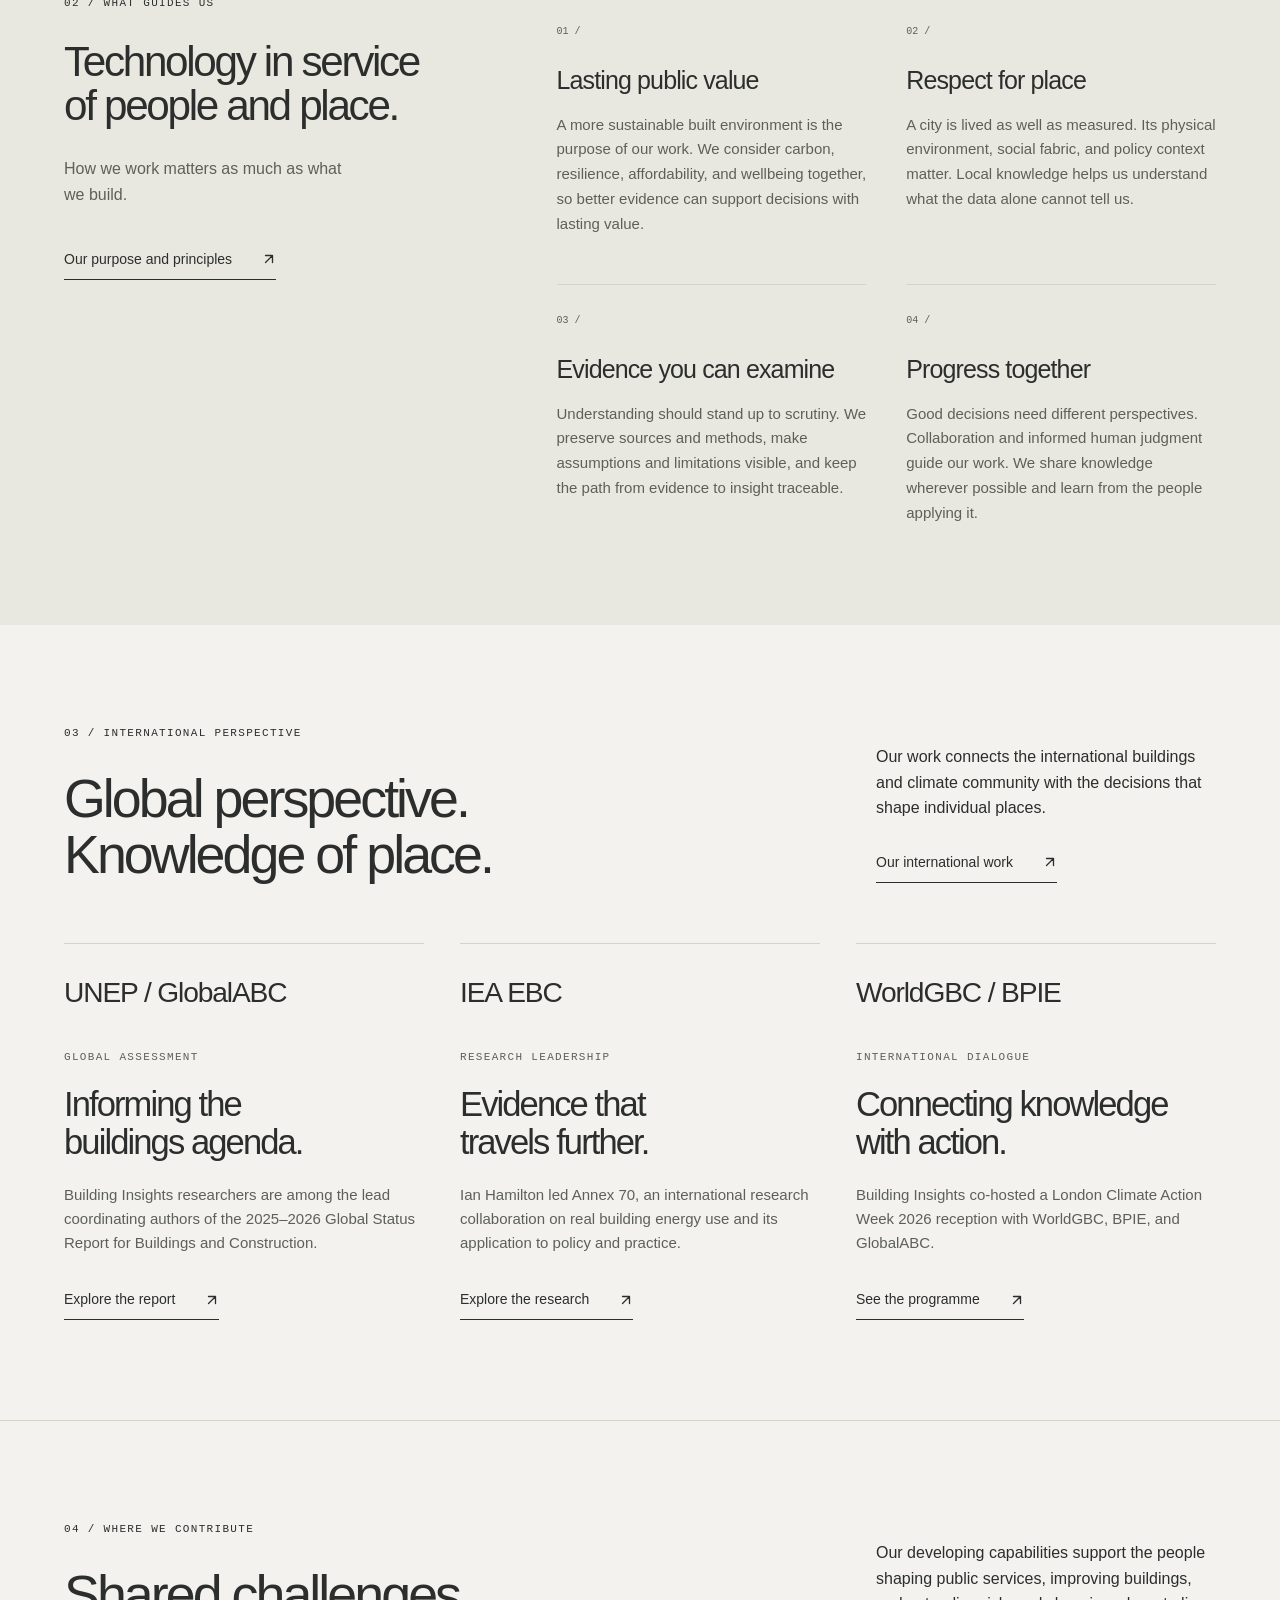
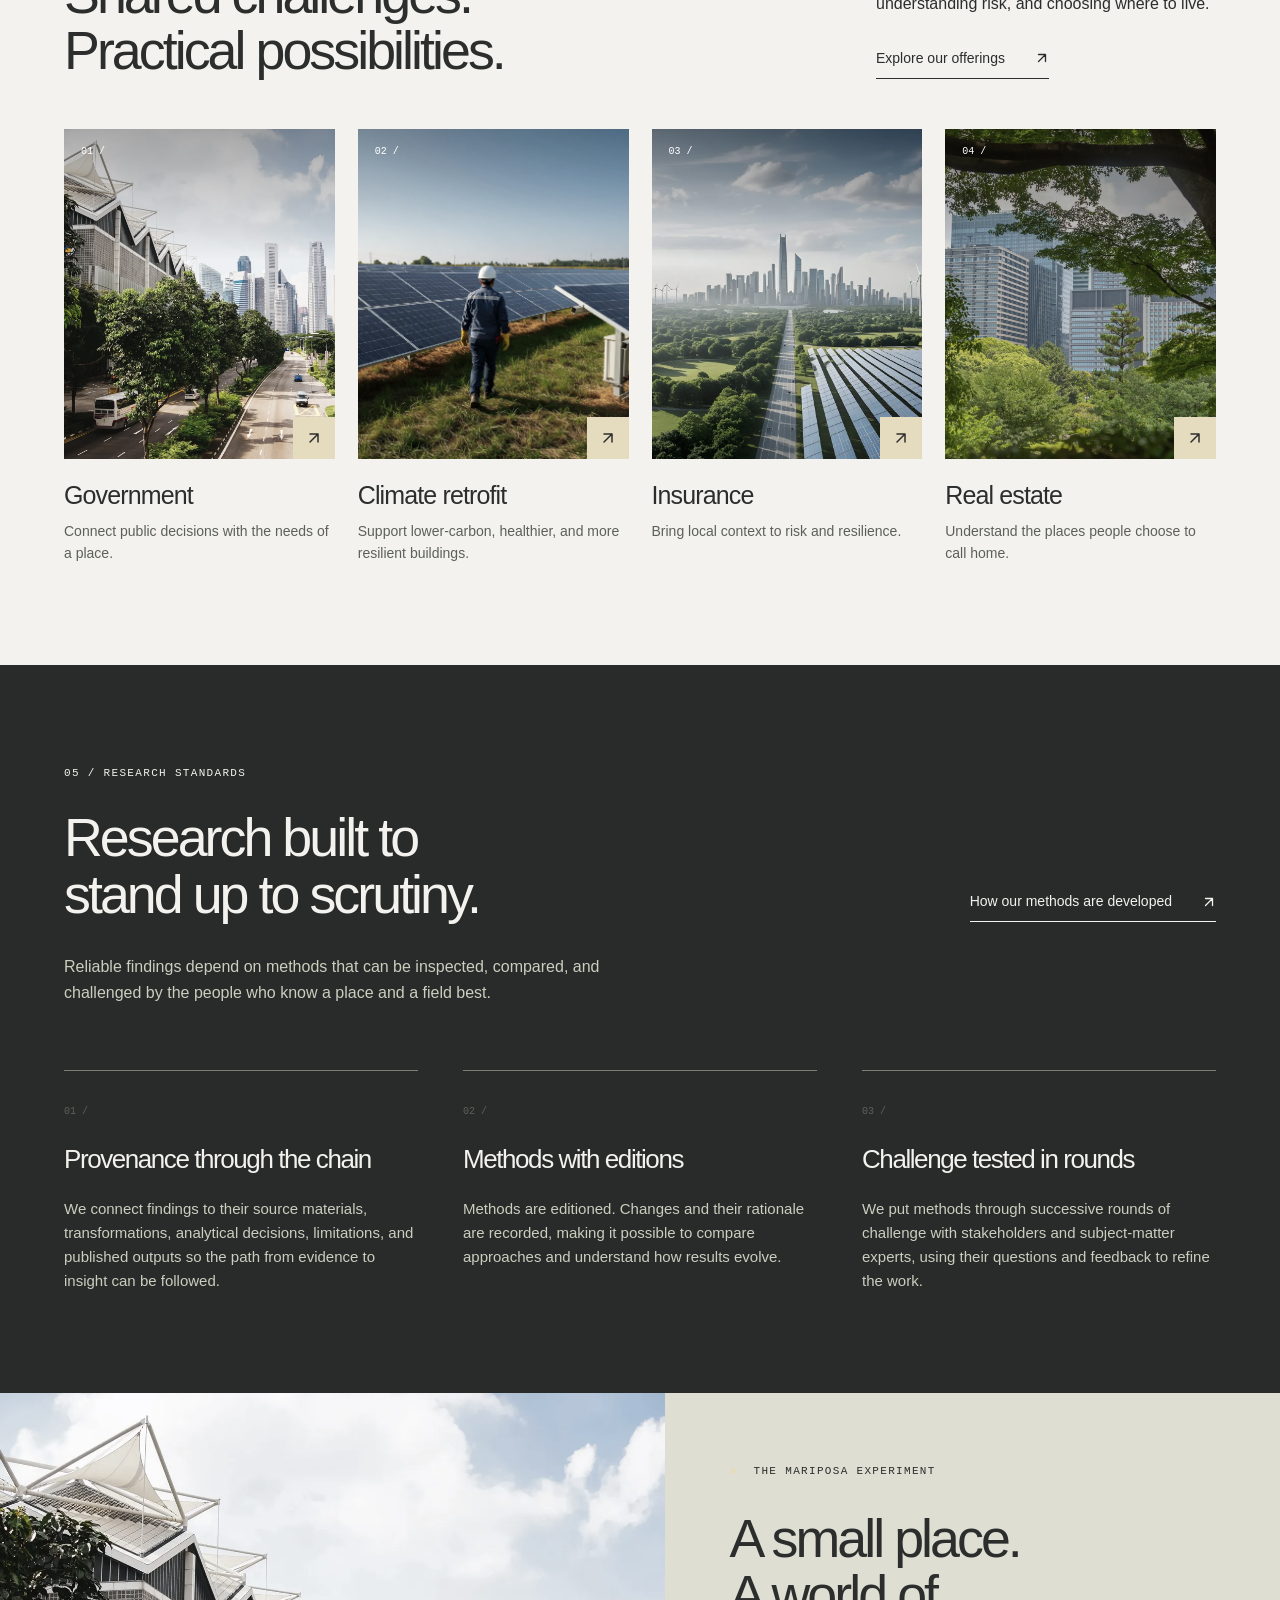
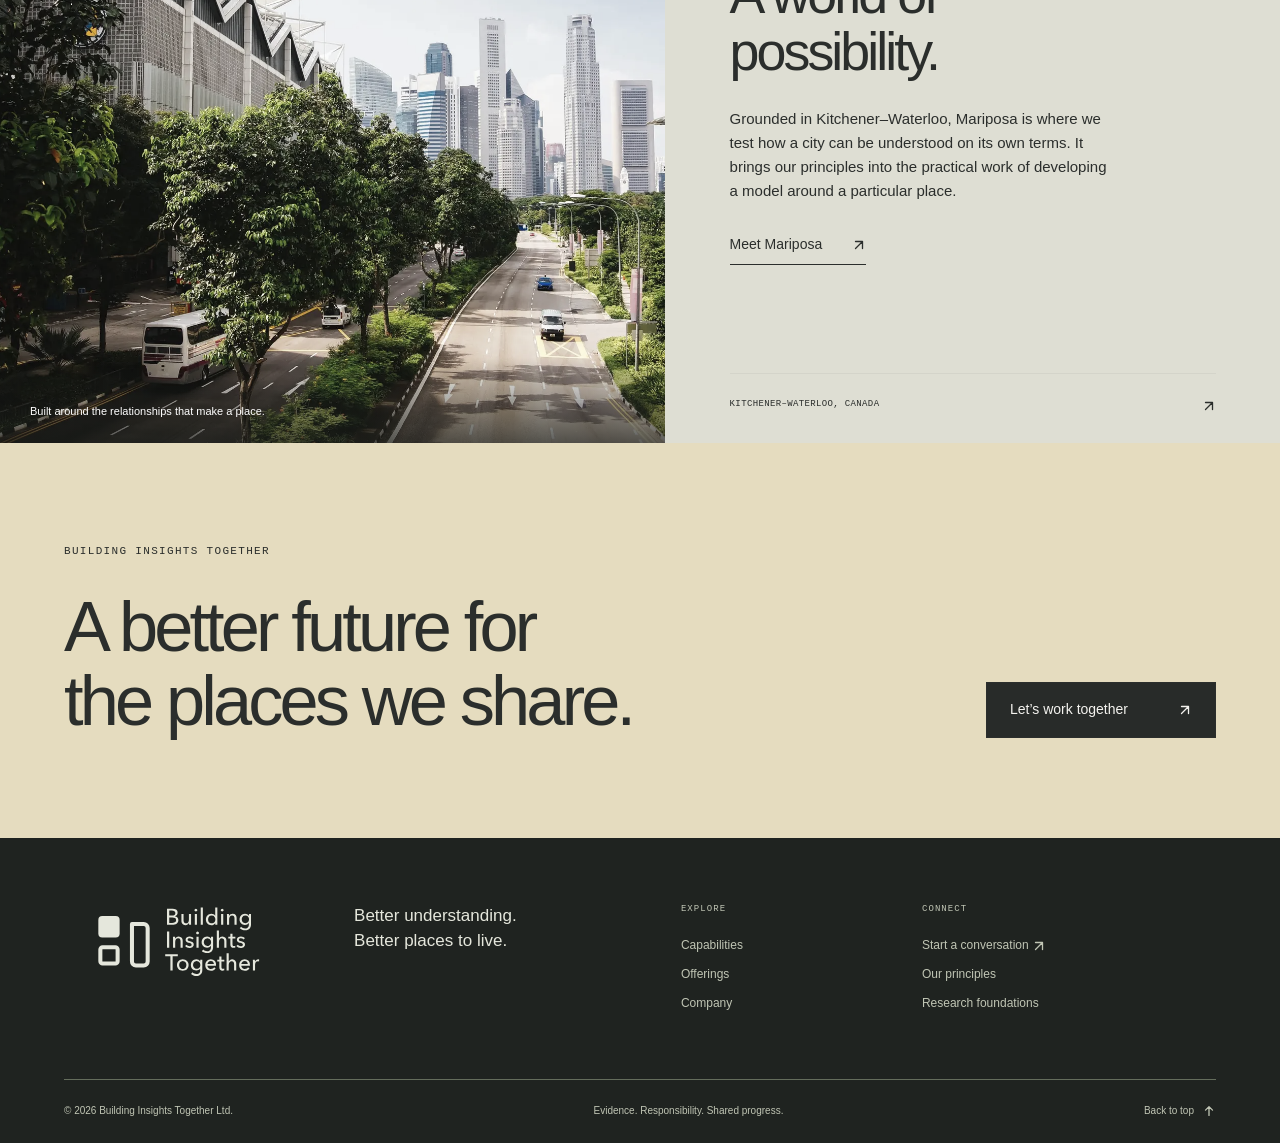
==== commit 3725ed28: "Keep homepage research standards in three pillars" ====
--- a/index.html
+++ b/index.html
@@ -119,10 +119,9 @@
 </div>
 <p class="section-intro">Reliable findings depend on methods that can be inspected, compared, and challenged by the people who know a place and a field best.</p>
 <div class="editorial-grid">
-<article><span class="principle-number">01 /</span><h3>Provenance through the chain</h3><p>We connect findings to their source materials, transformations, analytical decisions, and published outputs so the path from evidence to insight can be followed.</p></article>
+<article><span class="principle-number">01 /</span><h3>Provenance through the chain</h3><p>We connect findings to their source materials, transformations, analytical decisions, limitations, and published outputs so the path from evidence to insight can be followed.</p></article>
 <article><span class="principle-number">02 /</span><h3>Methods with editions</h3><p>Methods are editioned. Changes and their rationale are recorded, making it possible to compare approaches and understand how results evolve.</p></article>
 <article><span class="principle-number">03 /</span><h3>Challenge tested in rounds</h3><p>We put methods through successive rounds of challenge with stakeholders and subject-matter experts, using their questions and feedback to refine the work.</p></article>
-<article><span class="principle-number">04 /</span><h3>Limits kept in view</h3><p>Assumptions, uncertainty, and known limitations stay connected to the evidence and findings, so readers can judge what a result supports.</p></article>
 </div></section>
 <section class="mariposa-feature" id="mariposa"><div class="mariposa-image">
 <img src="/assets/images/city-street-transit.webp" alt="An urban streetscape connecting buildings, greenery, and transport" loading="lazy" width="1200" height="800"><span class="image-caption">Built around the relationships that make a place.</span>
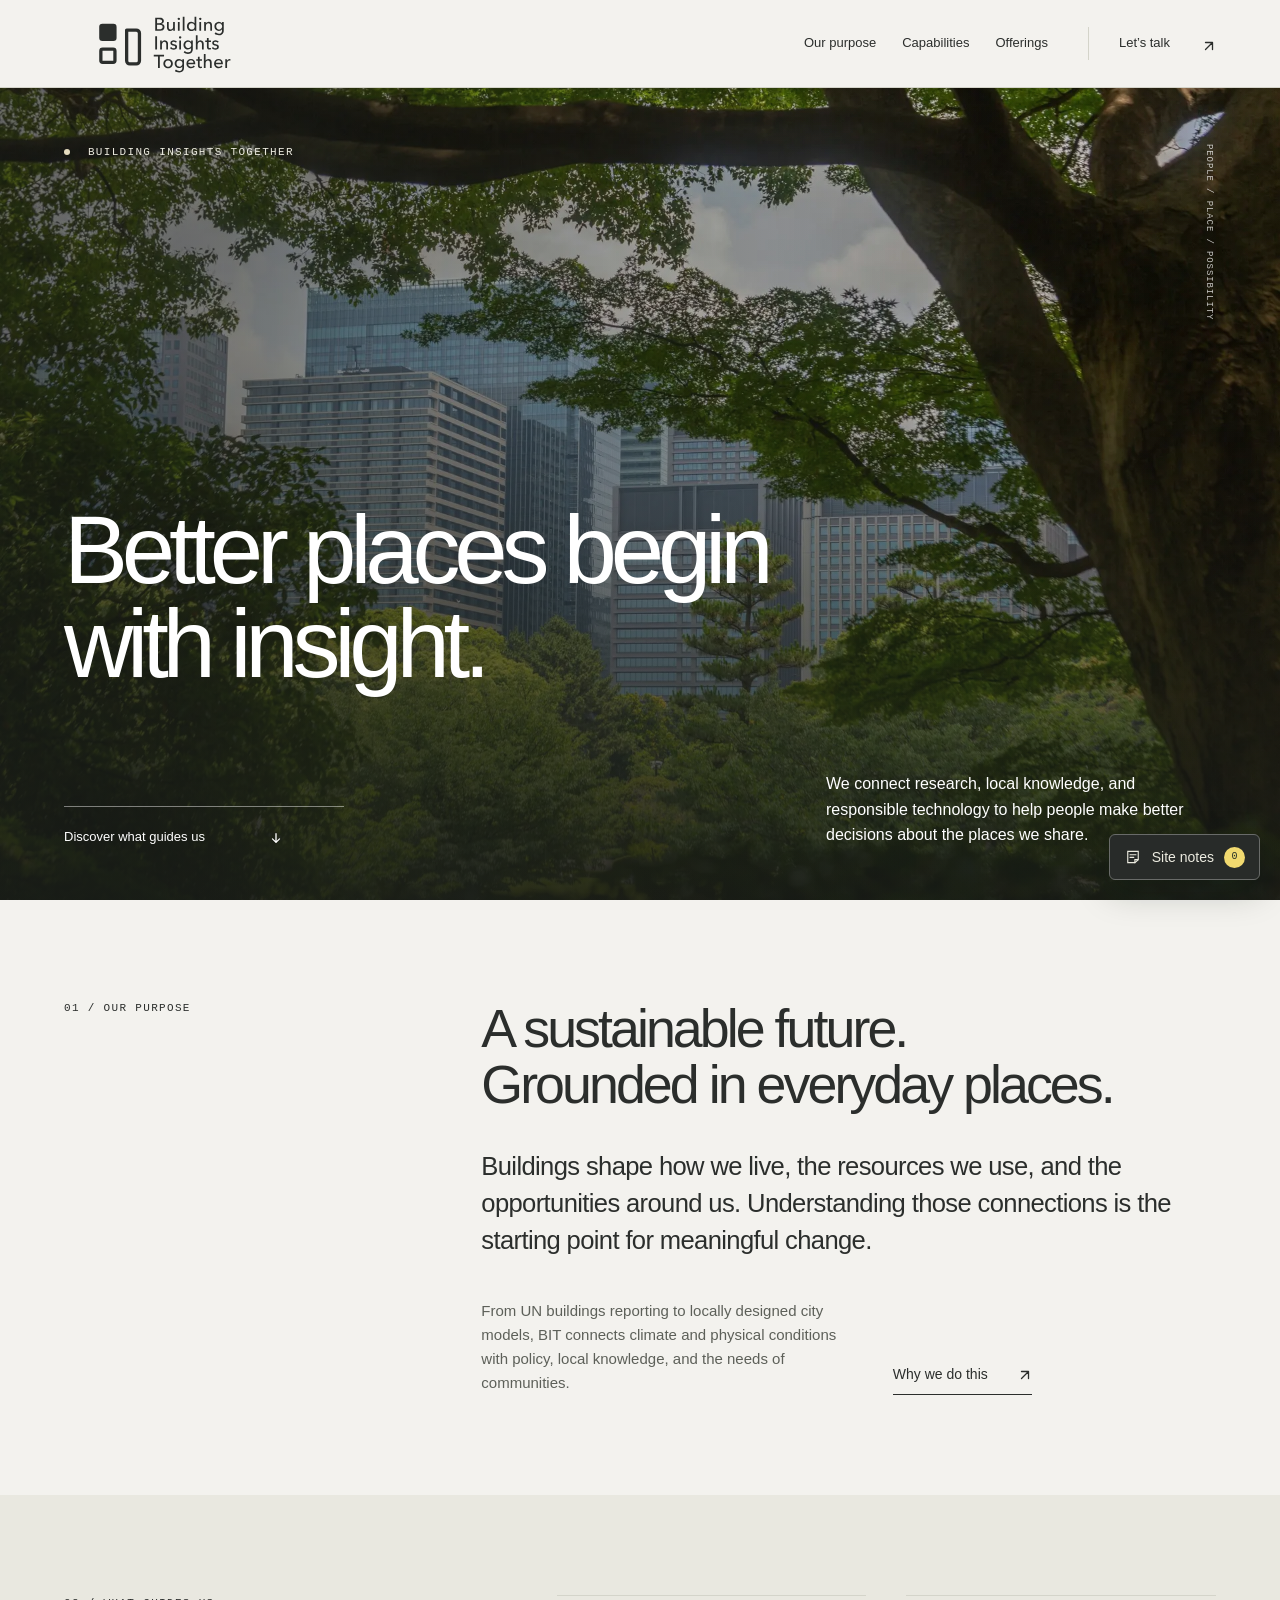
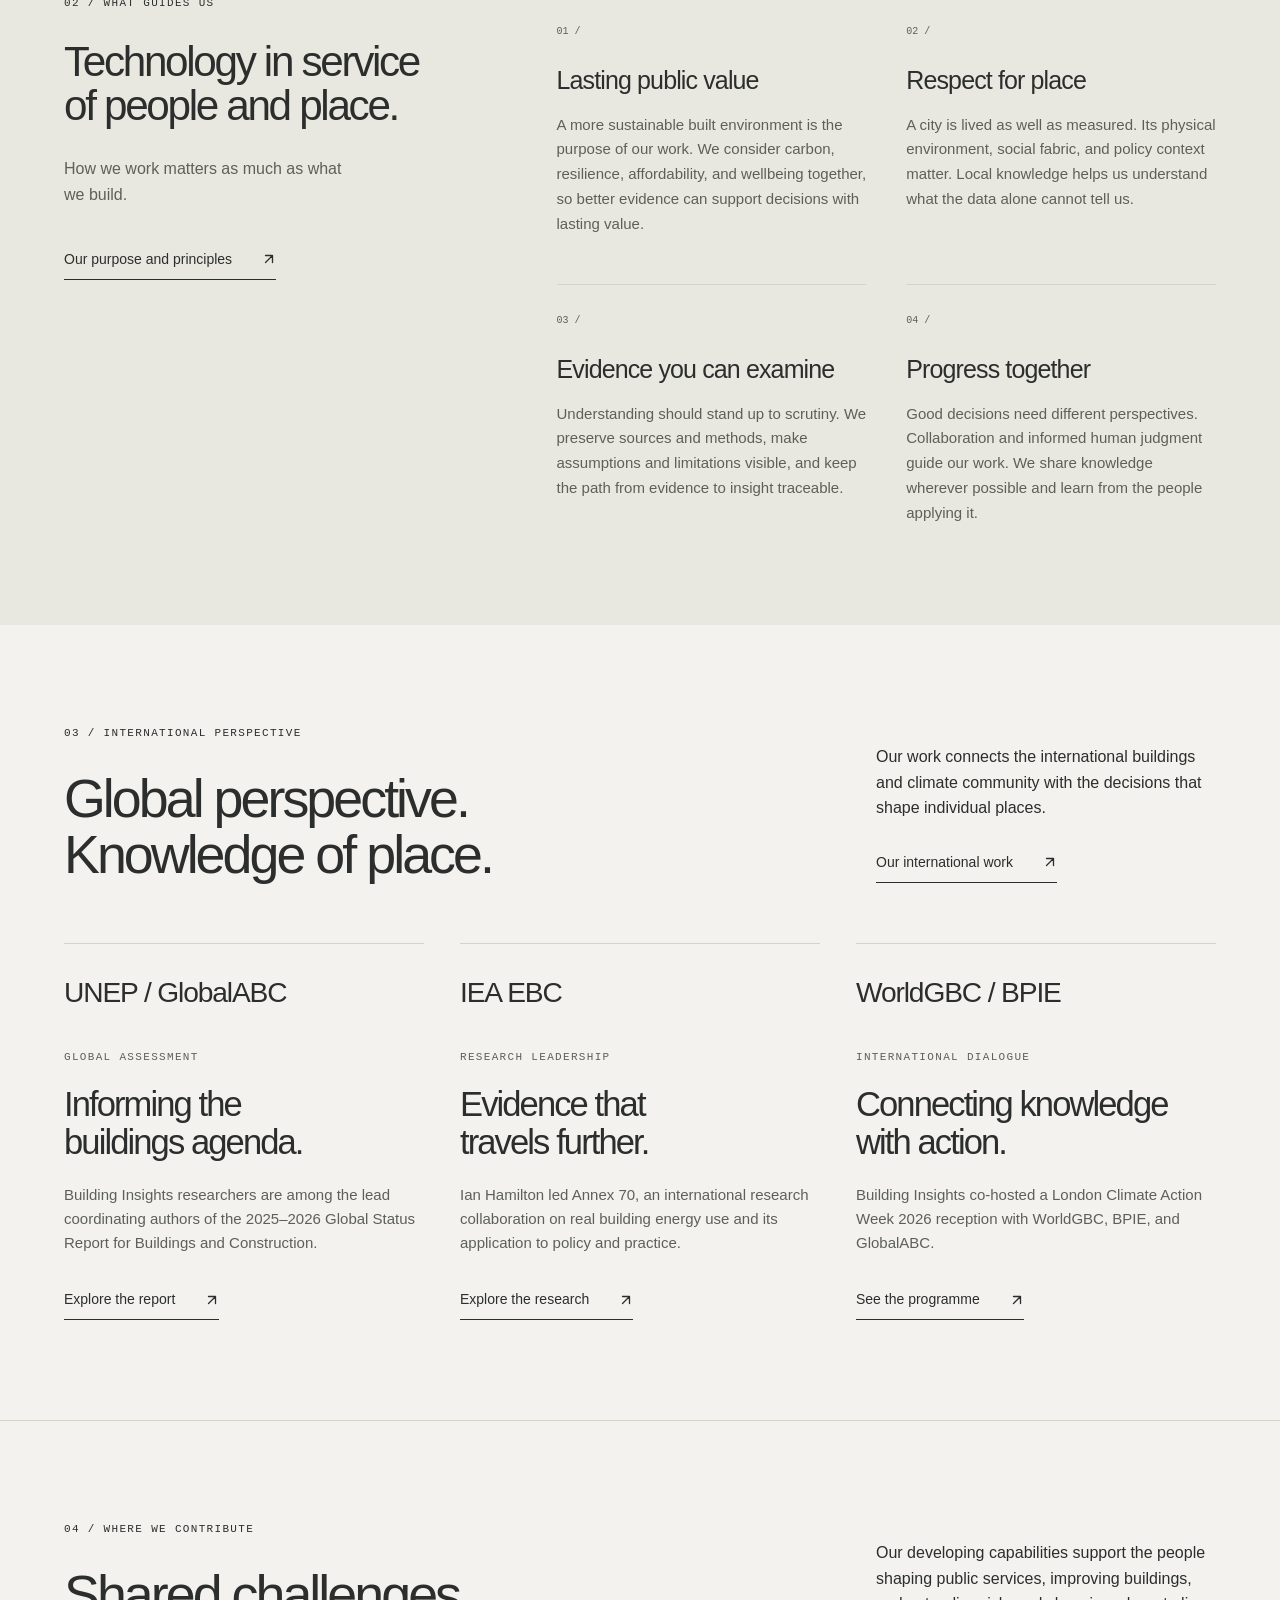
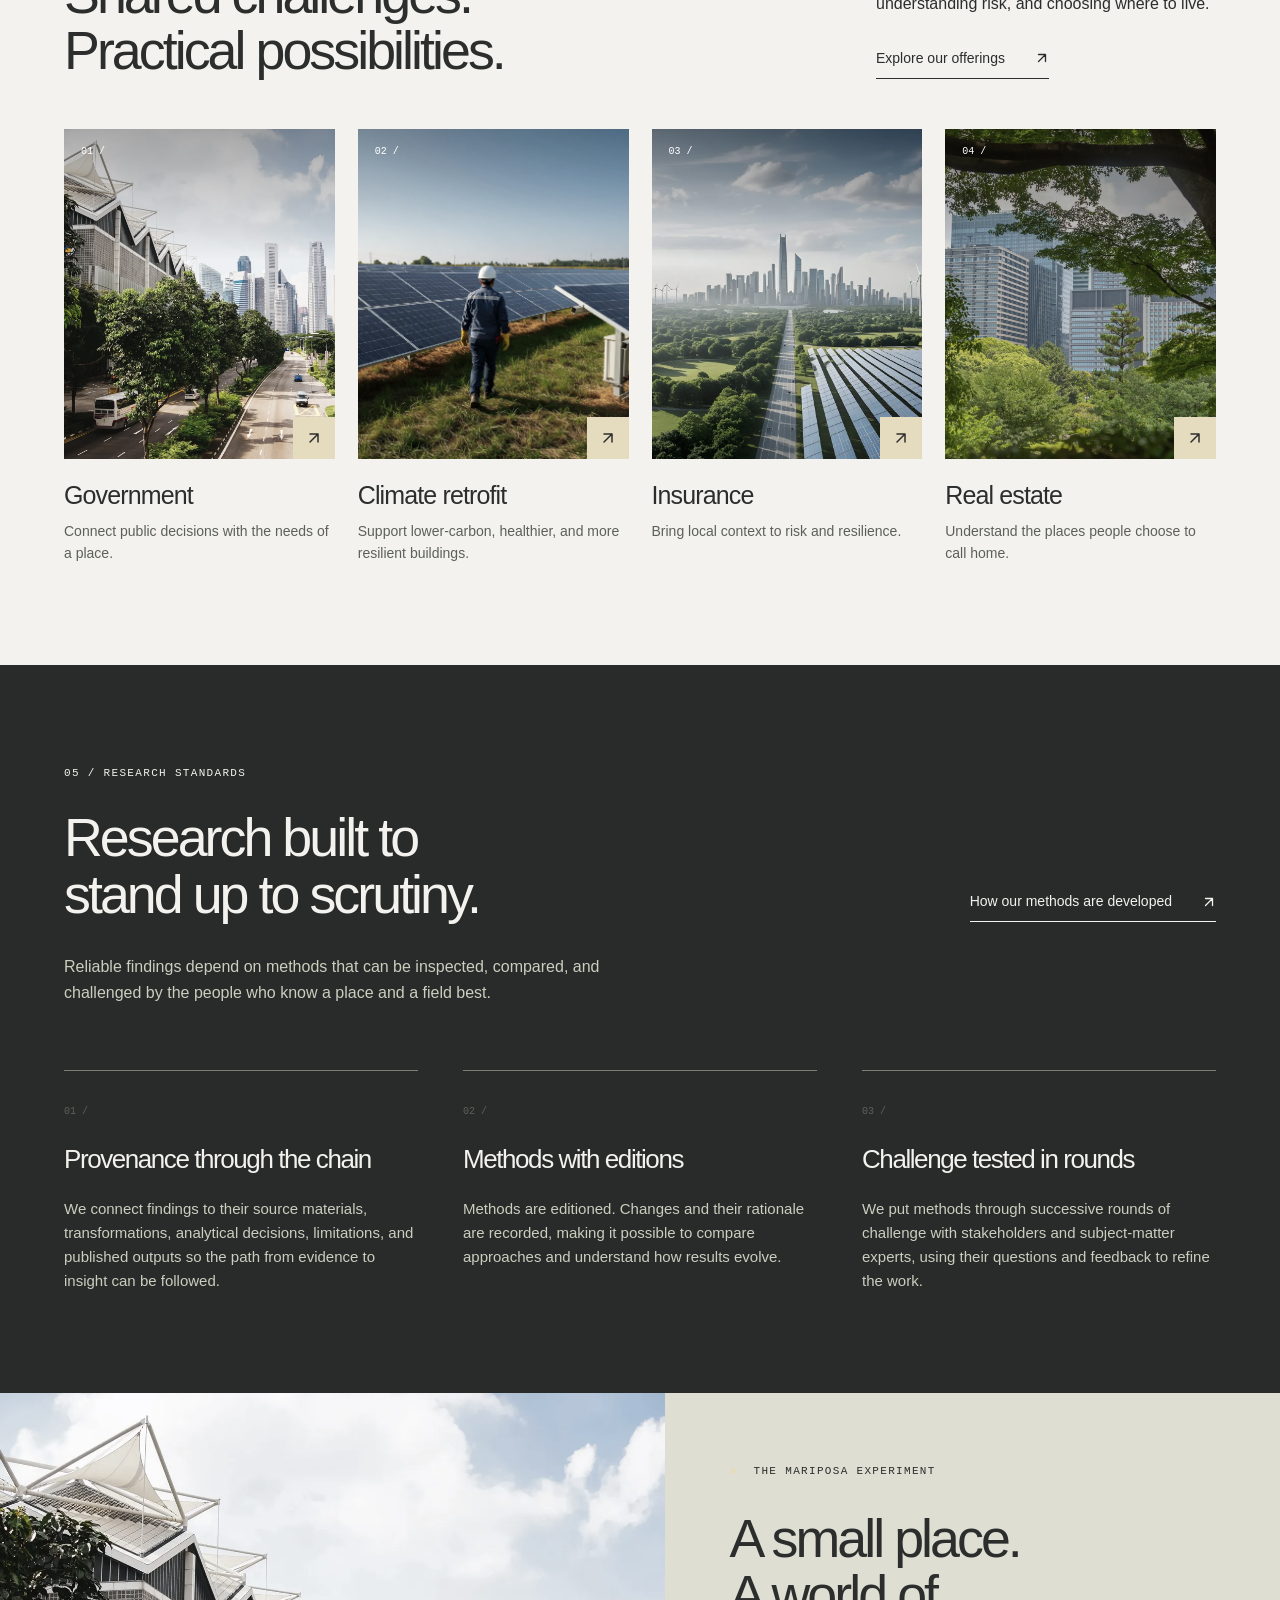
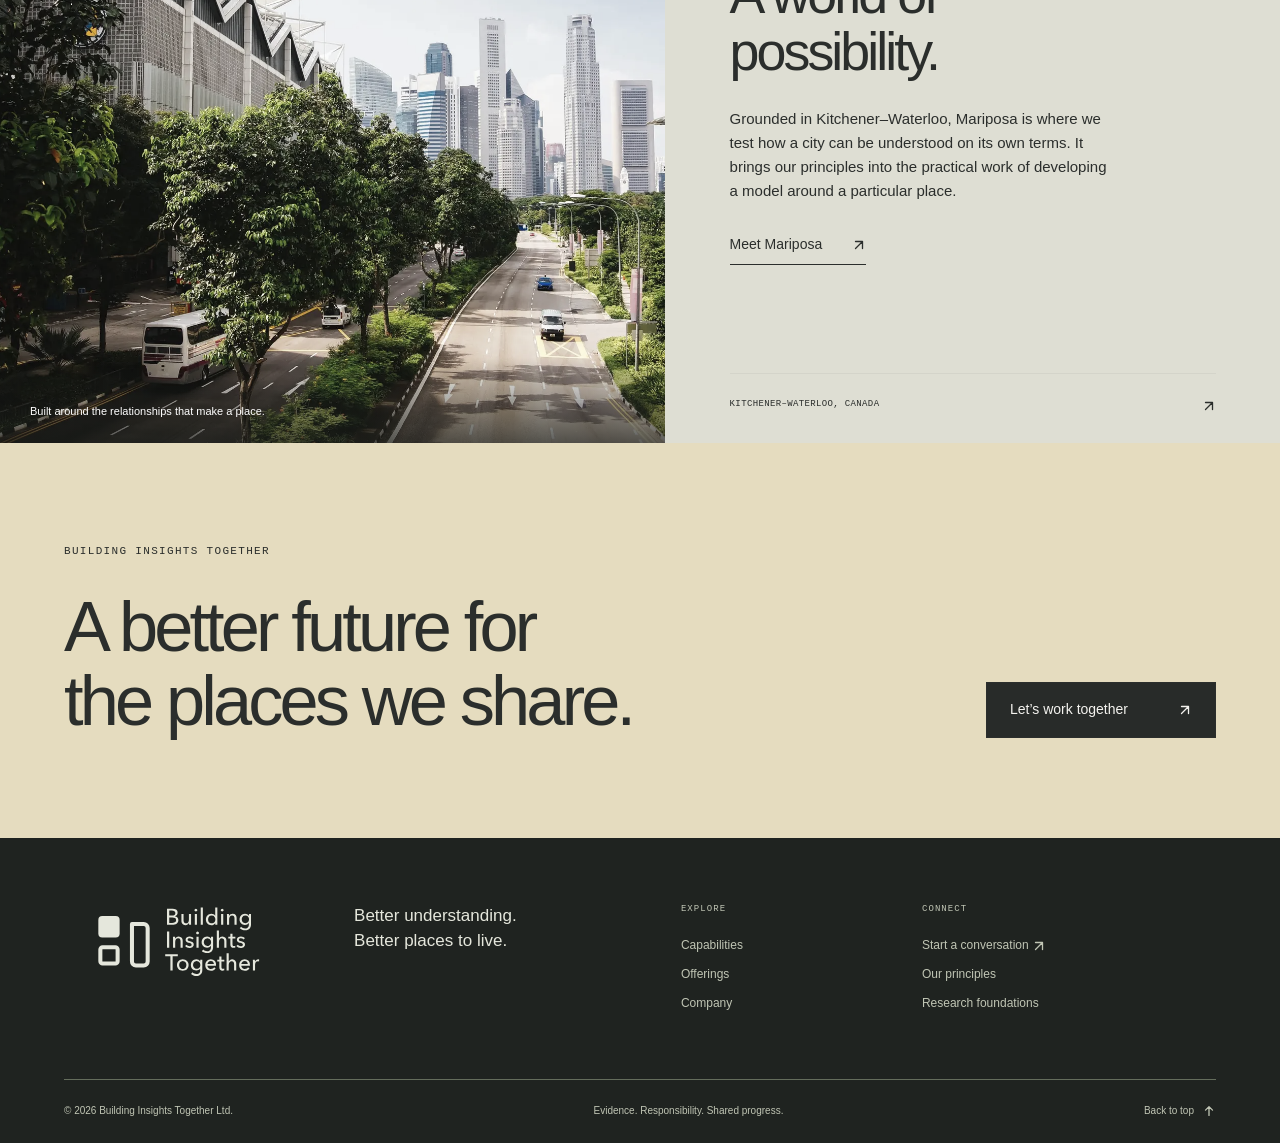
==== commit 852d6c22: "Create isolated password-protected beta review site with shared sticky notes" ====
--- a/index.html
+++ b/index.html
@@ -20,6 +20,8 @@
 <meta name="twitter:image" content="https://building-insights.org/assets/images/og-preview.png">
 <link rel="stylesheet" href="/assets/css/site.css?v=production-graphite-1">
 <script src="/assets/js/site.js?v=hero-themes-1" defer></script>
+<meta name="robots" content="noindex, nofollow, noarchive">
+<link rel="stylesheet" href="/assets/css/sticky-notes.css?v=20261005">
 </head>
 <body id="top">
 <a class="skip-link" href="#main">Skip to content</a><header class="site-header"><a class="brand" href="/index.html" aria-label="Building Insights Together home"><span class="brand-signature" aria-hidden="true"></span></a><nav class="desktop-nav" aria-label="Main navigation"><a href="/about/index.html">Our purpose</a><a href="/capabilities/index.html">Capabilities</a><a href="/offerings/index.html">Offerings</a></nav><a class="header-contact" href="/contact/index.html">Let’s talk <span aria-hidden="true"><svg class="site-arrow header-contact-icon" data-arrow="up-right" aria-hidden="true" focusable="false" viewBox="0 0 16 16" width="14" height="14" fill="none"><path d="M4 12 12 4M4 4h8v8" stroke="currentColor" stroke-width="1.5" stroke-linecap="round" stroke-linejoin="round"></path></svg></span></a><button class="menu-toggle" aria-controls="mobile-nav" aria-expanded="false" aria-label="Open navigation"><span></span><span></span></button><nav id="mobile-nav" class="mobile-nav" aria-label="Mobile navigation" hidden><a href="/about/index.html">Our purpose</a><a href="/capabilities/index.html">Capabilities</a><a href="/offerings/index.html">Offerings</a><a href="/contact/index.html">Let’s talk <span aria-hidden="true" class="site-arrow-wrap"><svg class="site-arrow" data-arrow="up-right" viewBox="0 0 16 16" width="14" height="14" fill="none" aria-hidden="true" focusable="false"><path d="M4 12 12 4M4 4h8v8" stroke="currentColor" stroke-width="1.5" stroke-linecap="round" stroke-linejoin="round"></path></svg></span></a></nav></header><main id="main">
@@ -151,5 +153,6 @@
 <div class="footer-bottom">
 <span>© 2026 Building Insights Together Ltd.</span><span>Evidence. Responsibility. Shared progress.</span><a href="#top">Back to top <svg class="site-arrow" data-arrow="up" viewBox="0 0 16 16" width="14" height="14" fill="none" aria-hidden="true" focusable="false"><path d="M8 13V3M4 7l4-4 4 4" stroke="currentColor" stroke-width="1.5" stroke-linecap="round" stroke-linejoin="round"></path></svg></a>
 </div></footer>
+<script src="/assets/js/sticky-notes.js?v=20261005" defer></script>
 </body>
 </html>
--- a/assets/css/sticky-notes.css
+++ b/assets/css/sticky-notes.css
@@ -0,0 +1,452 @@
+/* Shared, page-anchored feedback notes. */
+.sticky-notes-layer {
+  position: absolute;
+  inset: 0;
+  z-index: 8990;
+  pointer-events: none;
+}
+
+.sticky-notes-launcher,
+.sticky-notes-panel,
+.sticky-note-composer,
+.sticky-note-card,
+.sticky-placement-banner {
+  box-sizing: border-box;
+  font-family: var(--sans, Arial, sans-serif);
+}
+
+.sticky-notes-launcher {
+  position: fixed;
+  z-index: 9010;
+  right: 20px;
+  bottom: 20px;
+  display: inline-flex;
+  align-items: center;
+  gap: 10px;
+  min-height: 46px;
+  padding: 10px 14px;
+  border: 1px solid color-mix(in srgb, var(--forest) 70%, white);
+  border-radius: 6px;
+  background: var(--forest);
+  color: var(--dark-text);
+  box-shadow: 0 12px 35px #0b1d1438;
+  font-size: 14px;
+  line-height: 1;
+}
+
+.sticky-notes-launcher:hover {
+  background: var(--forest-light);
+}
+
+.sticky-notes-launcher:focus-visible,
+.sticky-notes-panel button:focus-visible,
+.sticky-note-marker:focus-visible,
+.sticky-note-composer input:focus-visible,
+.sticky-note-composer textarea:focus-visible,
+.sticky-note-card button:focus-visible {
+  outline: 2px solid var(--focus);
+  outline-offset: 3px;
+}
+
+.sticky-notes-launcher-icon {
+  width: 18px;
+  height: 18px;
+  flex: 0 0 18px;
+}
+
+.sticky-notes-count {
+  display: grid;
+  place-items: center;
+  min-width: 21px;
+  height: 21px;
+  padding: 0 5px;
+  border-radius: 999px;
+  background: #f1d96f;
+  color: #263027;
+  font: 10px/1 var(--mono, monospace);
+}
+
+.sticky-notes-panel {
+  position: fixed;
+  z-index: 9005;
+  right: 20px;
+  bottom: 78px;
+  width: min(370px, calc(100vw - 40px));
+  max-height: min(680px, calc(100svh - 112px));
+  overflow: auto;
+  padding: 20px;
+  border: 1px solid var(--line);
+  border-radius: 8px;
+  background: var(--paper);
+  color: var(--ink);
+  box-shadow: 0 18px 55px #0b1d1440;
+}
+
+.sticky-notes-panel[hidden],
+.sticky-note-composer[hidden],
+.sticky-note-card[hidden],
+.sticky-placement-banner[hidden] {
+  display: none;
+}
+
+.sticky-notes-panel-header,
+.sticky-notes-panel-actions,
+.sticky-note-card-header,
+.sticky-note-composer-actions {
+  display: flex;
+  align-items: center;
+  justify-content: space-between;
+  gap: 12px;
+}
+
+.sticky-notes-panel-header {
+  align-items: flex-start;
+  padding-bottom: 17px;
+  border-bottom: 1px solid var(--line);
+}
+
+.sticky-notes-panel-kicker,
+.sticky-note-meta,
+.sticky-note-anchor-label {
+  font: 10px/1.45 var(--mono, monospace);
+  letter-spacing: .05em;
+  text-transform: uppercase;
+  color: var(--muted);
+}
+
+.sticky-notes-panel h2 {
+  margin: 7px 0 0;
+  font-size: 30px;
+  line-height: 1.05;
+  letter-spacing: -.035em;
+  font-weight: 400;
+}
+
+.sticky-notes-icon-button {
+  display: grid;
+  place-items: center;
+  width: 34px;
+  height: 34px;
+  flex: 0 0 34px;
+  padding: 0;
+  border: 1px solid var(--line);
+  border-radius: 50%;
+  background: transparent;
+  color: var(--ink);
+  font-size: 20px;
+  line-height: 1;
+}
+
+.sticky-notes-icon-button:hover {
+  background: var(--surface-soft);
+}
+
+.sticky-notes-panel-intro {
+  margin: 17px 0;
+  color: var(--muted);
+  font-size: 14px;
+  line-height: 1.55;
+}
+
+.sticky-notes-primary,
+.sticky-notes-secondary {
+  min-height: 40px;
+  padding: 9px 13px;
+  border: 1px solid var(--forest);
+  border-radius: 4px;
+  font-size: 13px;
+}
+
+.sticky-notes-primary {
+  background: var(--forest);
+  color: var(--dark-text);
+}
+
+.sticky-notes-primary:hover,
+.sticky-notes-primary[aria-pressed="true"] {
+  background: var(--forest-light);
+}
+
+.sticky-notes-secondary {
+  background: transparent;
+  color: var(--ink);
+  border-color: var(--line);
+}
+
+.sticky-notes-secondary:hover {
+  background: var(--surface-soft);
+}
+
+.sticky-notes-status {
+  min-height: 1.5em;
+  margin: 14px 0 0;
+  color: var(--muted);
+  font-size: 12px;
+}
+
+.sticky-notes-list {
+  display: grid;
+  gap: 10px;
+  margin: 15px 0 0;
+  padding: 0;
+  list-style: none;
+}
+
+.sticky-notes-list-button {
+  display: grid;
+  grid-template-columns: 28px 1fr;
+  gap: 11px;
+  width: 100%;
+  padding: 12px;
+  border: 1px solid var(--line);
+  border-radius: 5px;
+  background: color-mix(in srgb, #f1d96f 24%, var(--paper));
+  color: var(--ink);
+  text-align: left;
+}
+
+.sticky-notes-list-button:hover {
+  border-color: var(--accent);
+}
+
+.sticky-notes-list-number {
+  display: grid;
+  place-items: center;
+  width: 26px;
+  height: 26px;
+  border-radius: 50% 50% 50% 8px;
+  background: #f1d96f;
+  color: #263027;
+  font: 11px/1 var(--mono, monospace);
+}
+
+.sticky-notes-list-copy {
+  min-width: 0;
+}
+
+.sticky-notes-list-copy strong,
+.sticky-notes-list-copy span {
+  display: block;
+}
+
+.sticky-notes-list-copy strong {
+  overflow: hidden;
+  color: var(--ink);
+  font-size: 13px;
+  font-weight: 500;
+  line-height: 1.4;
+  text-overflow: ellipsis;
+  white-space: nowrap;
+}
+
+.sticky-notes-list-copy span {
+  margin-top: 4px;
+  color: var(--muted);
+  font-size: 11px;
+}
+
+.sticky-notes-empty {
+  margin: 18px 0 0;
+  padding: 19px;
+  border: 1px dashed var(--line);
+  color: var(--muted);
+  font-size: 13px;
+  line-height: 1.55;
+  text-align: center;
+}
+
+.sticky-note-marker {
+  position: absolute;
+  z-index: 8995;
+  display: grid;
+  place-items: center;
+  width: 34px;
+  height: 34px;
+  padding: 0;
+  border: 1px solid #867323;
+  border-radius: 50% 50% 50% 8px;
+  background: #f1d96f;
+  color: #263027;
+  box-shadow: 0 4px 14px #0b1d143b;
+  transform: translate(-50%, -85%) rotate(-45deg);
+  pointer-events: auto;
+}
+
+.sticky-note-marker span {
+  transform: rotate(45deg);
+  font: 11px/1 var(--mono, monospace);
+}
+
+.sticky-note-marker:hover,
+.sticky-note-marker[aria-expanded="true"] {
+  background: #ffe681;
+  transform: translate(-50%, -85%) rotate(-45deg) scale(1.08);
+}
+
+.sticky-placement-banner {
+  position: fixed;
+  z-index: 9020;
+  top: 92px;
+  left: 50%;
+  display: flex;
+  align-items: center;
+  gap: 15px;
+  max-width: calc(100vw - 32px);
+  padding: 11px 12px 11px 16px;
+  border: 1px solid #867323;
+  border-radius: 5px;
+  background: #fff4b5;
+  color: #263027;
+  box-shadow: 0 10px 30px #0b1d1430;
+  transform: translateX(-50%);
+  font-size: 13px;
+}
+
+.sticky-placement-banner button {
+  padding: 5px 8px;
+  border: 0;
+  border-radius: 3px;
+  background: #263027;
+  color: white;
+  font-size: 11px;
+}
+
+body.sticky-note-placing,
+body.sticky-note-placing * {
+  cursor: crosshair !important;
+}
+
+body.sticky-note-placing [data-sticky-ui],
+body.sticky-note-placing [data-sticky-ui] * {
+  cursor: default !important;
+}
+
+.sticky-note-composer,
+.sticky-note-card {
+  position: fixed;
+  z-index: 9030;
+  width: min(330px, calc(100vw - 28px));
+  padding: 17px;
+  border: 1px solid #bba642;
+  border-radius: 6px;
+  background: #fff4b5;
+  color: #263027;
+  box-shadow: 0 18px 48px #0b1d1450;
+}
+
+.sticky-note-composer h2,
+.sticky-note-card h2 {
+  margin: 0;
+  font-size: 21px;
+  line-height: 1.15;
+  letter-spacing: -.025em;
+  font-weight: 500;
+}
+
+.sticky-note-composer label {
+  display: block;
+  margin-top: 13px;
+  font-size: 12px;
+  font-weight: 600;
+}
+
+.sticky-note-composer input,
+.sticky-note-composer textarea {
+  width: 100%;
+  margin-top: 6px;
+  padding: 10px;
+  border: 1px solid #c9b85e;
+  border-radius: 3px;
+  background: #fffbea;
+  color: #263027;
+  font: 14px/1.45 var(--sans, Arial, sans-serif);
+  resize: vertical;
+}
+
+.sticky-note-composer textarea {
+  min-height: 110px;
+}
+
+.sticky-note-composer-actions {
+  justify-content: flex-end;
+  margin-top: 14px;
+}
+
+.sticky-note-composer-actions button {
+  min-height: 36px;
+  padding: 8px 12px;
+  border: 1px solid #263027;
+  border-radius: 3px;
+  background: transparent;
+  color: #263027;
+  font-size: 12px;
+}
+
+.sticky-note-composer-actions button[type="submit"] {
+  background: #263027;
+  color: white;
+}
+
+.sticky-note-form-status {
+  min-height: 1.4em;
+  margin: 9px 0 0;
+  color: #655b2e;
+  font-size: 11px;
+}
+
+.sticky-note-card-header {
+  align-items: flex-start;
+}
+
+.sticky-note-card p {
+  margin: 15px 0;
+  font-size: 14px;
+  line-height: 1.55;
+  white-space: pre-wrap;
+}
+
+.sticky-note-card .sticky-notes-icon-button {
+  width: 28px;
+  height: 28px;
+  flex-basis: 28px;
+  border-color: #c9b85e;
+  color: #263027;
+  font-size: 17px;
+}
+
+@media (max-width: 600px) {
+  .sticky-notes-launcher {
+    right: 12px;
+    bottom: 12px;
+  }
+
+  .sticky-notes-panel {
+    left: 12px;
+    right: 12px;
+    bottom: 70px;
+    width: auto;
+    max-height: calc(100svh - 94px);
+    padding: 17px;
+  }
+
+  .sticky-note-composer,
+  .sticky-note-card {
+    max-height: calc(100svh - 28px);
+    overflow: auto;
+  }
+
+  .sticky-placement-banner {
+    top: 88px;
+  }
+}
+
+@media print {
+  .sticky-notes-launcher,
+  .sticky-notes-panel,
+  .sticky-notes-layer,
+  .sticky-note-composer,
+  .sticky-note-card,
+  .sticky-placement-banner {
+    display: none !important;
+  }
+}
